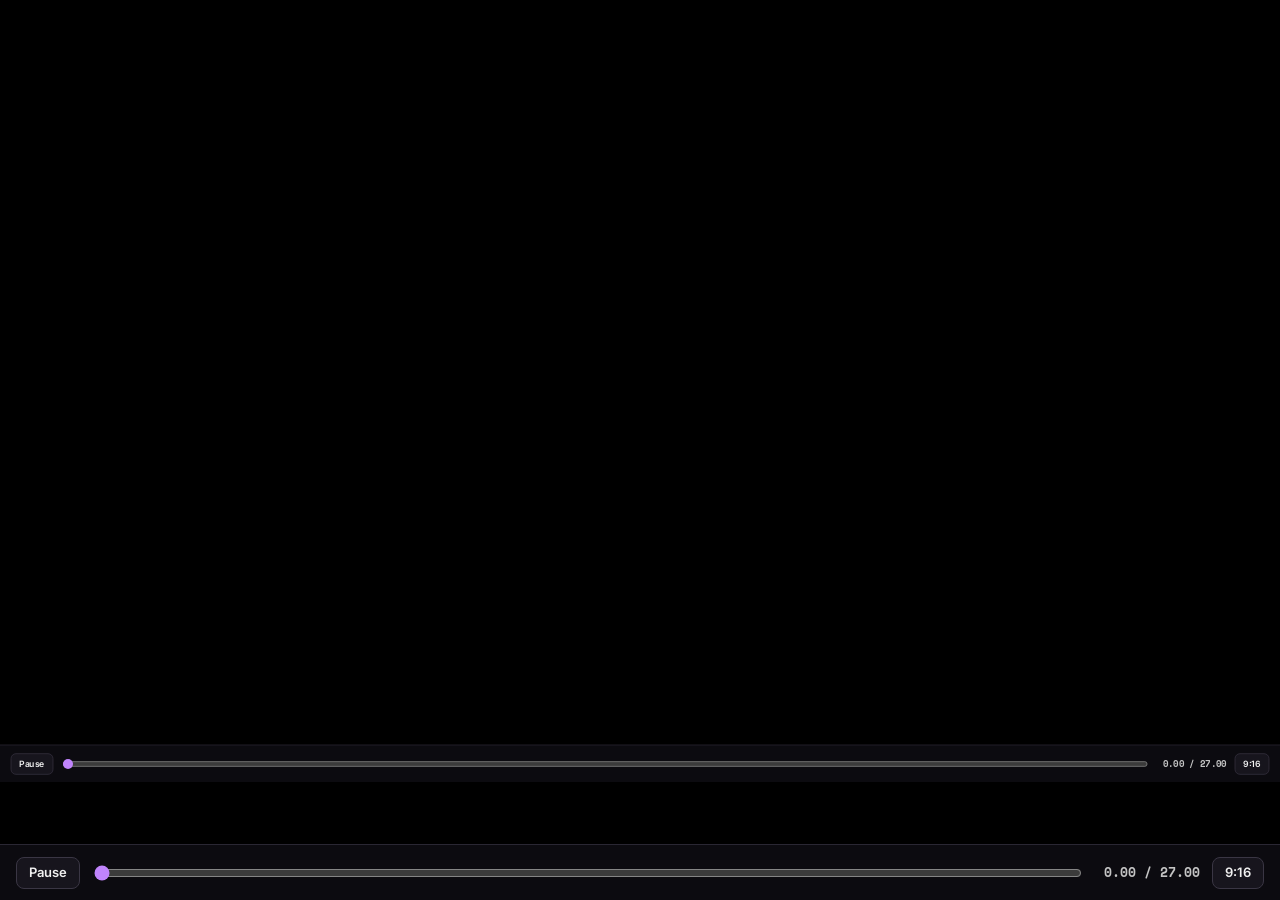
==== trailer/index.html @ 3cb008dd "Add a code-driven trailer: one function of time draws every frame from the game's own styles and eng" ====
<!doctype html>
<html lang="en" class="dark">
<head>
  <meta charset="utf-8">
  <meta name="viewport" content="width=device-width, initial-scale=1">
  <meta name="robots" content="noindex">
  <title>RNG∞ — Trailer</title>
  <link rel="icon" href="data:image/svg+xml,<svg xmlns='http://www.w3.org/2000/svg' viewBox='0 0 100 100'><text y='.9em' font-size='90'>🎲</text></svg>">
  <link rel="preconnect" href="https://fonts.googleapis.com">
  <link rel="preconnect" href="https://fonts.gstatic.com" crossorigin>
  <link href="https://fonts.googleapis.com/css2?family=Inter:wght@400;500;600;700;800;900&family=Space+Mono:wght@400;700&family=Press+Start+2P&family=Graduate&family=Share+Tech+Mono&display=swap" rel="stylesheet">
  <!-- Les styles du jeu : le trailer montre les vraies cartes, les vrais badges, les vrais cadres de duel. -->
  <link rel="stylesheet" href="../css/style.css">
  <link rel="stylesheet" href="trailer.css">
</head>
<body>
  <div id="viewport"><div id="stage"></div></div>
  <div id="hud">
    <button id="hud-play" title="Space">Pause</button>
    <input id="hud-seek" type="range" min="0" max="27" step="0.016667" value="0" aria-label="Time">
    <span class="time" id="hud-time">0.00 / 27.00</span>
    <a id="hud-format" href="?format=v">9:16</a>
  </div>

  <script src="../js/badge-meta.js"></script>
  <script src="../js/percentiles.js"></script>
  <script src="../js/engine.js"></script>
  <script src="../js/shop.js"></script>
  <script src="trailer.js"></script>
</body>
</html>
---- css/style.css ----
/* RNG∞ — styles. Tokens clair/sombre + styles de rareté. */

@property --ring-a { syntax: '<color>'; inherits: true; initial-value: #ec4899; }
@property --ring-b { syntax: '<color>'; inherits: true; initial-value: #a855f7; }

:root {
  --font-sans: 'Inter', ui-sans-serif, system-ui, -apple-system, 'Segoe UI', sans-serif;
  --font-mono: 'Space Mono', ui-monospace, 'SF Mono', Menlo, monospace;

  --site-bg: #fafafa;
  --surface: #ffffff;
  --surface-dim: #f9fafb;
  --surface-raised: #f3f4f6;
  --outline: #e5e7eb;
  --outline-mid: #d1d5db;
  --outline-strong: #9ca3af;
  --prose: #111827;
  --prose-2: #4b5563;
  --prose-3: #9ca3af;
  --muted: #6b7280;
  --qmark: #c7c7c7;

  --ep-text: oklch(55.5% .163 48.998);
  --ep-surface: oklch(98.7% .022 95.277);
  --ep-outline: oklch(92.4% .12 95.746);

  --tier-trash: oklch(42.1% .095 57.708);
  --tier-common: oklch(44.6% .03 256.802);
  --tier-uncommon: oklch(52.7% .154 150.069);
  --tier-rare: oklch(48.8% .243 264.376);
  --tier-epic: oklch(49.6% .265 301.924);
  --tier-anomaly: oklch(55.3% .195 38.402);
  --tier-mythic: oklch(50.5% .213 27.518);

  --chart-trash: #a0773f;
  --chart-common: #6b7280;
  --chart-uncommon: #059669;
  --chart-rare: #2563eb;
  --chart-epic: #7c3aed;
  --chart-anomaly: #ea580c;
  --chart-mythic: #db2777;
  --chart-accent: #2563eb;
  --chart-grid: #eceef1;

  --danger: oklch(57.7% .245 27.325);
  --success: oklch(52.7% .154 150.069);
  --shadow-soft: 0 1px 2px rgba(17, 24, 39, .06);
}

.dark {
  --site-bg: oklch(17.8% .014 295);
  --surface: oklch(25.7% .014 295);
  --surface-dim: oklch(21.6% .014 295);
  --surface-raised: oklch(31.1% .014 295);
  --outline: oklch(39.5% .014 295);
  --outline-mid: oklch(43.8% .014 295);
  --outline-strong: oklch(49.9% .014 295);
  --prose: #f0f0f0;
  --prose-2: #c4c4c4;
  --prose-3: #9a9a9a;
  --muted: #9a9a9a;
  --qmark: #4a4755;

  --ep-text: oklch(82.8% .189 84.429);
  --ep-surface: oklch(27.9% .077 45.635 / .3);
  --ep-outline: oklch(47.3% .137 46.201 / .5);

  --tier-trash: oklch(87.9% .169 91.605);
  --tier-common: oklch(87.2% .01 258.338);
  --tier-uncommon: oklch(76.5% .177 163.223);
  --tier-rare: oklch(70.7% .165 254.624);
  --tier-epic: oklch(71.4% .203 305.504);
  --tier-anomaly: oklch(75% .183 55.934);
  --tier-mythic: oklch(70.4% .191 22.216);

  --chart-trash: #d9b36a;
  --chart-common: #a1a1aa;
  --chart-uncommon: #34d399;
  --chart-rare: #60a5fa;
  --chart-epic: #c084fc;
  --chart-anomaly: #fb923c;
  --chart-mythic: #f472b6;
  --chart-accent: #60a5fa;
  --chart-grid: oklch(31.1% .014 295);

  --danger: oklch(70.4% .191 22.216);
  --success: oklch(76.5% .177 163.223);
  --shadow-soft: 0 1px 2px rgba(0, 0, 0, .3);
}

/* ------------------------------------------------------------------ rareté : variables par tier */
[data-tier="trash"] {
  --t-from: #fffbeb; --t-via: #ffffff; --t-to: #fffbeb; --t-border: #fcd34d; --t-glow: none;
  --t-text: #92400e; --t-pill-text: #78350f; --t-pill-bg: #fffbeb; --t-pill-border: #fde68a;
  --t-hl: #c8a87c; --t-hl-border: #7c5a2e; --t-accent: var(--tier-trash); --t-shimmer: 0;
}
[data-tier="common"] {
  --t-from: #f3f4f6; --t-via: #ffffff; --t-to: #f3f4f6; --t-border: #9ca3af; --t-glow: none;
  --t-text: #374151; --t-pill-text: #4b5563; --t-pill-bg: #f3f4f6; --t-pill-border: #d1d5db;
  --t-hl: #d1d5db; --t-hl-border: #6b7280; --t-accent: var(--tier-common); --t-shimmer: 0;
}
[data-tier="uncommon"] {
  --t-from: #d1fae5; --t-via: #f0fdf4; --t-to: #d1fae5; --t-border: #6ee7b7; --t-glow: 0 0 10px rgba(16, 185, 129, .2);
  --t-text: #065f46; --t-pill-text: #15803d; --t-pill-bg: #f0fdf4; --t-pill-border: #86efac;
  --t-hl: #6ee7b7; --t-hl-border: #059669; --t-accent: var(--tier-uncommon); --t-shimmer: 1;
}
[data-tier="rare"] {
  --t-from: #dbeafe; --t-via: #f0f9ff; --t-to: #dbeafe; --t-border: #93c5fd; --t-glow: 0 0 12px rgba(59, 130, 246, .25);
  --t-text: #1e40af; --t-pill-text: #1d4ed8; --t-pill-bg: #eff6ff; --t-pill-border: #93c5fd;
  --t-hl: #93c5fd; --t-hl-border: #2563eb; --t-accent: var(--tier-rare); --t-shimmer: 1;
}
[data-tier="epic"] {
  --t-from: #f3e8ff; --t-via: #fdf4ff; --t-to: #f3e8ff; --t-border: #d8b4fe; --t-glow: 0 0 15px rgba(168, 85, 247, .25);
  --t-text: #6b21a8; --t-pill-text: #7e22ce; --t-pill-bg: #faf5ff; --t-pill-border: #d8b4fe;
  --t-hl: #c4b5fd; --t-hl-border: #7c3aed; --t-accent: var(--tier-epic); --t-shimmer: 1;
}
[data-tier="anomaly"] {
  --t-from: #ffedd5; --t-via: #fffbeb; --t-to: #ffedd5; --t-border: #fdba74; --t-glow: 0 0 18px rgba(249, 115, 22, .25);
  --t-text: #9a3412; --t-pill-text: #c2410c; --t-pill-bg: #fff7ed; --t-pill-border: #fdba74;
  --t-hl: #fdba74; --t-hl-border: #ea580c; --t-accent: var(--tier-anomaly); --t-shimmer: 1;
}
[data-tier="mythic"] {
  --t-from: #ffe4e6; --t-via: #faf5ff; --t-to: #cffafe; --t-border: #f9a8d4;
  --t-glow: 0 0 16px rgba(236, 72, 153, .25), 0 0 28px rgba(168, 85, 247, .1);
  --t-text: #111827; --t-pill-text: #b91c1c; --t-pill-bg: #fef2f2; --t-pill-border: #f9a8d4;
  --t-hl: #f9a8d4; --t-hl-border: #db2777; --t-accent: var(--tier-mythic); --t-shimmer: 1;
}
.dark [data-tier="trash"] {
  --t-from: rgba(120, 53, 15, .6); --t-via: #27272a; --t-to: rgba(120, 53, 15, .6); --t-border: #92400e;
  --t-text: #fcd34d; --t-pill-text: #fcd34d; --t-pill-bg: rgba(69, 26, 3, .4); --t-pill-border: rgba(146, 64, 14, .6);
}
.dark [data-tier="common"] {
  --t-from: rgba(63, 63, 70, .5); --t-via: #27272a; --t-to: rgba(63, 63, 70, .5); --t-border: #52525b;
  --t-text: #d1d5db; --t-pill-text: #d1d5db; --t-pill-bg: #27272a; --t-pill-border: #52525b;
  --t-hl: #52525b; --t-hl-border: #a1a1aa;
}
.dark [data-tier="uncommon"] {
  --t-from: rgba(6, 78, 59, .6); --t-via: #27272a; --t-to: rgba(6, 78, 59, .6); --t-border: #065f46;
  --t-glow: 0 0 14px rgba(16, 185, 129, .35);
  --t-text: #34d399; --t-pill-text: #34d399; --t-pill-bg: rgba(2, 44, 34, .4); --t-pill-border: rgba(6, 95, 70, .6);
}
.dark [data-tier="rare"] {
  --t-from: rgba(30, 58, 138, .6); --t-via: #27272a; --t-to: rgba(30, 58, 138, .6); --t-border: #1e40af;
  --t-glow: 0 0 16px rgba(59, 130, 246, .4);
  --t-text: #60a5fa; --t-pill-text: #60a5fa; --t-pill-bg: rgba(23, 37, 84, .4); --t-pill-border: rgba(30, 64, 175, .6);
}
.dark [data-tier="epic"] {
  --t-from: rgba(88, 28, 135, .6); --t-via: #27272a; --t-to: rgba(88, 28, 135, .6); --t-border: #6b21a8;
  --t-glow: 0 0 16px rgba(168, 85, 247, .4);
  --t-text: #c084fc; --t-pill-text: #c084fc; --t-pill-bg: rgba(59, 7, 100, .4); --t-pill-border: rgba(107, 33, 168, .6);
}
.dark [data-tier="anomaly"] {
  --t-from: rgba(124, 45, 18, .6); --t-via: #27272a; --t-to: rgba(124, 45, 18, .6); --t-border: #9a3412;
  --t-glow: 0 0 18px rgba(249, 115, 22, .4);
  --t-text: #fb923c; --t-pill-text: #fb923c; --t-pill-bg: rgba(67, 20, 7, .4); --t-pill-border: rgba(154, 52, 18, .6);
}
.dark [data-tier="mythic"] {
  --t-from: rgba(136, 19, 55, .55); --t-via: rgba(88, 28, 135, .45); --t-to: rgba(22, 78, 99, .55); --t-border: #9d174d;
  --t-glow: 0 0 20px rgba(236, 72, 153, .4), 0 0 36px rgba(168, 85, 247, .2);
  --t-text: #f3f4f6; --t-pill-text: #f87171; --t-pill-bg: rgba(69, 10, 10, .4); --t-pill-border: rgba(157, 23, 77, .6);
}

/* ------------------------------------------------------------------ base */
*, *::before, *::after { box-sizing: border-box; }
html { color-scheme: light; }
html.dark { color-scheme: dark; }
body {
  margin: 0;
  font-family: var(--font-sans);
  font-size: 14px;
  color: var(--prose);
  background: var(--site-bg);
  -webkit-font-smoothing: antialiased;
  min-height: 100vh;
}
body::before {
  content: '';
  position: fixed;
  inset: 0;
  pointer-events: none;
  background: radial-gradient(ellipse at 50% 35%, transparent 40%, rgba(0, 0, 0, .035) 100%);
  z-index: 0;
}
.dark body::before { background: radial-gradient(ellipse at 50% 35%, transparent 40%, rgba(0, 0, 0, .25) 100%); }
a { color: inherit; }
button { font: inherit; color: inherit; cursor: pointer; }
.mono { font-family: var(--font-mono); font-variant-numeric: tabular-nums; }
.hidden { display: none !important; }
.noscript { text-align: center; padding: 4rem 1rem; }

/* ------------------------------------------------------------------ topbar */
.topbar {
  position: sticky;
  top: 0;
  z-index: 20;
  display: flex;
  align-items: center;
  justify-content: space-between;
  gap: .75rem;
  padding: .55rem 1rem;
  background: color-mix(in srgb, var(--site-bg) 88%, transparent);
  backdrop-filter: blur(8px);
}
.topbar-left, .topbar-right { display: flex; align-items: center; gap: .6rem; min-width: 0; }
.logo {
  font-weight: 800;
  font-size: 1rem;
  letter-spacing: .08em;
  text-decoration: none;
  white-space: nowrap;
}
.icon-link { display: inline-flex; color: var(--prose-3); }
.icon-link:hover { color: var(--prose); }
.nav { display: flex; align-items: center; gap: .15rem; margin-left: .6rem; }
.nav a {
  display: inline-flex;
  align-items: center;
  gap: .35rem;
  padding: .35rem .5rem;
  border-radius: .35rem;
  font-size: .72rem;
  font-weight: 600;
  letter-spacing: .02em;
  text-transform: uppercase;
  text-decoration: none;
  color: var(--prose);
}
.nav a:hover { background: var(--surface-raised); }
.nav a.active { background: var(--surface-raised); }
.theme-switch {
  display: inline-flex;
  border: 1px solid var(--outline);
  border-radius: .4rem;
  overflow: hidden;
  background: var(--surface);
}
.theme-switch button {
  display: inline-flex;
  align-items: center;
  justify-content: center;
  width: 1.7rem;
  height: 1.7rem;
  border: 0;
  background: transparent;
  color: var(--prose-2);
}
.theme-switch button[aria-checked="true"] { background: var(--prose); color: var(--site-bg); }
.player-btn {
  display: inline-flex;
  align-items: center;
  gap: .4rem;
  height: 2rem;
  padding: 0 .7rem;
  border: 1px solid var(--outline);
  border-radius: .45rem;
  background: var(--surface);
  font-size: .78rem;
  font-weight: 700;
  letter-spacing: .03em;
  text-transform: uppercase;
  max-width: 11rem;
}
.player-btn span { overflow: hidden; text-overflow: ellipsis; white-space: nowrap; }
.player-btn:hover { border-color: var(--outline-strong); }

@media (max-width: 720px) {
  .nav a span { display: none; }
  .nav { margin-left: .2rem; }
  .theme-switch { display: none; }
}

/* ------------------------------------------------------------------ layout */
.app { position: relative; z-index: 1; padding: 0 1rem 5rem; }
.page { max-width: 46rem; margin: 0 auto; padding-top: 1.5rem; }
.page-wide { max-width: 60rem; }
.page-title { font-size: 1.75rem; font-weight: 800; letter-spacing: -.01em; text-transform: uppercase; margin: .5rem 0 1rem; }
.section-title { font-size: 1.15rem; font-weight: 800; text-transform: uppercase; text-align: center; margin: 0; }
.section-sub { font-size: .7rem; font-weight: 600; letter-spacing: .05em; text-transform: uppercase; color: var(--prose-2); text-align: center; margin-top: .2rem; }
.eyebrow { font-size: .7rem; font-weight: 700; letter-spacing: .08em; text-transform: uppercase; color: var(--prose-3); }
.muted { color: var(--prose-3); }

/* ------------------------------------------------------------------ home : hero */
.hero { display: flex; flex-direction: column; align-items: center; text-align: center; padding-top: 5.5vh; }
.qmarks { font-family: var(--font-mono); font-weight: 700; font-size: clamp(3rem, 12vw, 4.4rem); line-height: 1; color: var(--qmark); letter-spacing: .02em; user-select: none; }
.qmarks span { display: inline-block; animation: qfloat 3.2s ease-in-out infinite; }
.qmarks span:nth-child(2) { animation-delay: .15s; }
.qmarks span:nth-child(3) { animation-delay: .3s; }
.qmarks span:nth-child(4) { animation-delay: .45s; }
.qmarks span:nth-child(5) { animation-delay: .6s; }
.qmarks span:nth-child(6) { animation-delay: .75s; }
@keyframes qfloat { 0%, 100% { transform: translateY(0); opacity: 1; } 50% { transform: translateY(-4px); opacity: .7; } }
.tagline { font-size: 1.05rem; color: var(--prose-2); margin: 1.4rem 0 2rem; }

.btn-roll {
  --ring-a: #ec4899;
  --ring-b: #a855f7;
  position: relative;
  font-family: var(--font-sans);
  font-weight: 800;
  font-size: clamp(1.4rem, 5vw, 1.75rem);
  letter-spacing: .1em;
  text-transform: uppercase;
  color: #fff;
  padding: .95rem 3.2rem;
  border-radius: .4rem;
  border: 2px solid transparent;
  background:
    linear-gradient(#0a0a0a, #0a0a0a) padding-box,
    linear-gradient(90deg, var(--ring-a), var(--ring-b)) border-box;
  box-shadow:
    0 0 12px color-mix(in srgb, var(--ring-a) 45%, transparent),
    0 0 26px color-mix(in srgb, var(--ring-b) 22%, transparent);
  animation: ring-cycle 14s linear infinite;
  transition: transform .15s ease, box-shadow .2s ease;
}
.btn-roll:hover { transform: translateY(-1px); box-shadow: 0 0 16px color-mix(in srgb, var(--ring-a) 60%, transparent), 0 0 34px color-mix(in srgb, var(--ring-b) 32%, transparent); }
.btn-roll:active { transform: scale(.98); }
.btn-roll:disabled { opacity: .5; cursor: default; animation-play-state: paused; }
.btn-roll.small { font-size: 1rem; padding: .6rem 1.6rem; }
@keyframes ring-cycle {
  0%, 100% { --ring-a: #ec4899; --ring-b: #a855f7; }
  20% { --ring-a: #a855f7; --ring-b: #3b82f6; }
  40% { --ring-a: #3b82f6; --ring-b: #10b981; }
  60% { --ring-a: #10b981; --ring-b: #f97316; }
  80% { --ring-a: #f97316; --ring-b: #ec4899; }
}
.hint { font-size: .72rem; color: var(--prose-2); margin-top: 1.1rem; }
.hint kbd, kbd {
  font-family: var(--font-mono);
  font-size: .68rem;
  border: 1px solid var(--outline-mid);
  border-bottom-width: 2px;
  border-radius: .25rem;
  padding: 0 .3rem;
  background: var(--surface);
}
.hint a { font-weight: 600; }

/* ------------------------------------------------------------------ carte "meilleur tirage" */
.feature-card {
  width: min(100%, 19rem);
  margin: 1.8rem auto 0;
  padding: 1rem 1rem 1.1rem;
  border: 1px solid var(--outline);
  border-radius: .6rem;
  background: var(--surface);
  text-align: center;
  box-shadow: var(--shadow-soft);
}
.feature-card .eyebrow { margin-bottom: .8rem; }
.feature-meta { font-size: .72rem; color: var(--prose-3); margin: .5rem 0 .7rem; }
.pill-row { display: flex; flex-wrap: wrap; justify-content: center; gap: .3rem; }
.more { font-size: .7rem; color: var(--prose-3); align-self: center; }

.recent-strip { max-width: 34rem; margin: 1.6rem auto 0; text-align: center; }
.recent-strip .chips { display: flex; flex-wrap: wrap; justify-content: center; gap: .35rem; margin-top: .6rem; }

/* ------------------------------------------------------------------ carte numéro */
.num-card {
  position: relative;
  display: inline-flex;
  align-items: center;
  justify-content: center;
  min-width: 9rem;
  padding: .55rem 1.4rem;
  border: 2px solid var(--t-border, var(--outline-strong));
  border-radius: .75rem;
  background: linear-gradient(135deg, var(--t-from, var(--surface-raised)), var(--t-via, var(--surface)), var(--t-to, var(--surface-raised)));
  color: var(--t-text, var(--prose-2));
  box-shadow: var(--t-glow, none), inset 0 2px 4px rgba(0, 0, 0, .05), 0 6px 14px rgba(17, 24, 39, .08);
  font-family: var(--font-mono);
  font-weight: 700;
  font-size: clamp(2.2rem, 9vw, 3.1rem);
  line-height: 1.15;
  font-variant-numeric: tabular-nums;
  overflow: hidden;
  transition: border-color .4s, box-shadow .4s, color .4s;
}
.num-card.neutral { --t-from: var(--surface-raised); --t-via: var(--surface); --t-to: var(--surface-raised); --t-border: var(--outline-strong); --t-text: var(--prose-2); --t-glow: none; }
.num-card::after {
  content: '';
  position: absolute;
  inset: 0;
  opacity: calc(var(--t-shimmer, 0) * .55);
  background: linear-gradient(110deg, transparent 30%, rgba(255, 255, 255, .7) 48%, transparent 66%);
  background-size: 250% 100%;
  animation: sheen 4.5s linear infinite;
  pointer-events: none;
  mix-blend-mode: soft-light;
}
@keyframes sheen { 0% { background-position: 150% 0; } 100% { background-position: -100% 0; } }
.num-card.sm { font-size: 1.05rem; min-width: 4.8rem; padding: .15rem .55rem; border-width: 1.5px; border-radius: .45rem; box-shadow: var(--t-glow, none); }
.num-card.md { font-size: 2.4rem; min-width: 7rem; padding: .35rem 1rem; }
.num-card.lg { font-size: clamp(2.4rem, 10vw, 3.4rem); }
.num-card.rolling { cursor: pointer; }
.slot { display: inline-block; width: .6em; text-align: center; transition: width .35s ease, opacity .35s ease, transform .2s ease; }
.slot.spinning { color: var(--prose-3); opacity: .55; }
.slot.revealed { animation: pop .28s ease-out; }
.slot.ghost { opacity: .18; }
.slot.collapsed { width: 0; opacity: 0; }
@keyframes pop { 0% { transform: translateY(-6px) scale(1.25); } 100% { transform: none; } }
.num-card.shake { animation: shake .5s ease; }
@keyframes shake { 10%, 90% { transform: translateX(-1px); } 20%, 80% { transform: translateX(3px); } 30%, 50%, 70% { transform: translateX(-5px); } 40%, 60% { transform: translateX(5px); } }

/* ------------------------------------------------------------------ résultat */
.result { display: flex; flex-direction: column; align-items: center; padding-top: 1.2rem; }
.result-meta { display: flex; align-items: center; gap: .6rem; margin-top: 1rem; min-height: 1.5rem; font-size: .8rem; font-weight: 600; letter-spacing: .03em; }
.result-meta .dot { color: var(--prose-3); }
.result-meta .top { color: var(--t-accent); }
.fade-in { animation: fadein .45s ease both; }
@keyframes fadein { from { opacity: 0; transform: translateY(6px); } to { opacity: 1; transform: none; } }
.ep-big {
  margin-top: .9rem;
  padding: .3rem .8rem;
  border-radius: 999px;
  border: 1px solid var(--t-pill-border, var(--outline));
  background: var(--t-pill-bg, var(--surface));
  color: var(--t-pill-text, var(--prose-2));
  font-family: var(--font-mono);
  font-weight: 700;
  font-size: 1rem;
  box-shadow: var(--t-glow, none);
}
.ep-big.pending { --t-pill-border: var(--outline); --t-pill-bg: var(--surface-raised); --t-pill-text: var(--prose-2); --t-glow: none; }
.lifetime { margin-top: .5rem; text-align: center; }
.lifetime .v { font-family: var(--font-mono); font-weight: 700; font-size: 1rem; color: var(--prose-2); }
.lifetime .l { font-size: .7rem; letter-spacing: .04em; text-transform: uppercase; color: var(--prose-3); }
.lifetime-row { position: relative; display: inline-block; }
.lifetime .delta { position: absolute; left: 100%; top: -.15rem; margin-left: .35rem; white-space: nowrap; font-family: var(--font-mono); font-size: .75rem; color: var(--success); }

/* séquence de révélation */
.invisible { visibility: hidden; opacity: 0; }
.vignette {
  position: fixed;
  inset: 0;
  z-index: -1;
  pointer-events: none;
  opacity: 0;
  transition: opacity .8s ease;
  background: radial-gradient(ellipse at 50% 28%, transparent 25%, rgba(17, 24, 39, .16) 100%);
}
.dark .vignette { background: radial-gradient(ellipse at 50% 28%, transparent 25%, rgba(0, 0, 0, .5) 100%); }
.vignette.on { opacity: 1; }
.num-card.charging { animation: charge 1.6s ease-in-out infinite; }
@keyframes charge {
  0%, 100% { box-shadow: 0 0 0 1px rgba(99, 102, 241, .12), 0 0 16px rgba(99, 102, 241, .14), 0 6px 14px rgba(17, 24, 39, .08); }
  50% { box-shadow: 0 0 0 1px rgba(99, 102, 241, .25), 0 0 30px rgba(99, 102, 241, .3), 0 6px 14px rgba(17, 24, 39, .08); }
}
.num-card.reveal-pulse { animation: popin .5s cubic-bezier(.34, 1.56, .64, 1); }
.pop-in { animation: popin .5s cubic-bezier(.34, 1.56, .64, 1) both; }
@keyframes popin { from { opacity: 0; transform: scale(.9); } to { opacity: 1; transform: none; } }
.float-up { animation: floatup 1.8s ease-out both; }
@keyframes floatup { 0% { opacity: 0; transform: translateY(4px); } 20% { opacity: 1; } 100% { opacity: 0; transform: translateY(-14px); } }
.badge-group { display: flex; flex-direction: column; gap: .35rem; }
body.locked .topbar a, body.locked .topbar button { pointer-events: none; opacity: .45; }@media (prefers-reduced-motion: reduce) {
  .num-card.charging, .num-card.reveal-pulse, .pop-in, .float-up { animation: none; }
  .vignette { transition: none; }
}
.result-actions { display: flex; flex-wrap: wrap; align-items: center; justify-content: center; gap: .8rem; margin-top: 1.1rem; }
.btn {
  display: inline-flex;
  align-items: center;
  gap: .4rem;
  padding: .45rem .8rem;
  border: 1px solid var(--outline-mid);
  border-radius: .45rem;
  background: var(--surface);
  font-size: .78rem;
  font-weight: 700;
  letter-spacing: .04em;
  text-transform: uppercase;
  color: var(--prose-2);
}
.btn:hover { color: var(--prose); border-color: var(--outline-strong); }
.btn.danger { color: var(--danger); }
.btn.ghost { border-color: transparent; background: transparent; }
.repeat-note { margin-top: .9rem; font-size: .75rem; color: var(--prose-2); text-align: center; }
.new-note { margin-top: .6rem; font-size: .78rem; font-weight: 700; color: var(--success); letter-spacing: .02em; }

/* ------------------------------------------------------------------ pills */
.pill {
  display: inline-flex;
  align-items: center;
  gap: .25rem;
  padding: .18rem .38rem;
  border-radius: .2rem;
  border: 1px solid var(--t-pill-border, var(--outline));
  background: var(--t-pill-bg, var(--surface));
  color: var(--t-pill-text, var(--prose-2));
  font-size: .64rem;
  font-weight: 700;
  letter-spacing: .04em;
  text-transform: uppercase;
  white-space: nowrap;
  line-height: 1.1;
}
.badge-pill {
  display: inline-flex;
  align-items: center;
  gap: .25rem;
  padding: .12rem .45rem;
  border-radius: 999px;
  border: 1px solid var(--t-pill-border, var(--outline));
  background: var(--t-pill-bg, var(--surface));
  color: var(--t-pill-text, var(--prose-2));
  font-size: .72rem;
  font-weight: 500;
  white-space: nowrap;
}
.ep-pill {
  display: inline-flex;
  align-items: center;
  padding: .12rem .45rem;
  border-radius: 999px;
  border: 1px solid var(--ep-outline);
  background: var(--ep-surface);
  color: var(--ep-text);
  font-family: var(--font-mono);
  font-weight: 700;
  font-size: .72rem;
  white-space: nowrap;
}
.ep-pill.lg { font-size: .85rem; padding: .2rem .6rem; margin-top: .6rem; }
.new-tag { font-size: .58rem; font-weight: 800; letter-spacing: .06em; padding: .1rem .3rem; border-radius: .2rem; background: var(--success); color: #fff; }

/* ------------------------------------------------------------------ détail des badges */
.breakdown { width: 100%; max-width: 31rem; margin-top: 2rem; }
.breakdown .list { display: flex; flex-direction: column; gap: .6rem; margin-top: 1rem; }
.badge-card {
  border: 1px solid var(--outline);
  border-radius: .5rem;
  padding: .6rem .75rem .55rem;
  background: var(--surface);
  box-shadow: var(--t-glow, none);
}
.badge-card.reveal { animation: cardin .45s ease-out both; }
@keyframes cardin { from { opacity: 0; transform: translateY(-20px) scale(.98); } to { opacity: 1; transform: none; } }
.badge-head { display: flex; align-items: flex-start; justify-content: space-between; gap: .5rem; }
.badge-title { display: flex; align-items: center; flex-wrap: wrap; gap: .45rem; min-width: 0; }
.badge-title .emoji { font-size: 1rem; }
.badge-title .name { font-size: .82rem; font-weight: 600; letter-spacing: .02em; text-transform: uppercase; }
.badge-desc { margin: .3rem 0 .45rem; font-size: .66rem; letter-spacing: .03em; text-transform: uppercase; color: var(--prose-3); }
.badge-extra { font-size: .68rem; color: var(--prose-2); margin: -.2rem 0 .4rem; font-family: var(--font-mono); }
.digits { display: flex; gap: .28rem; padding-top: .45rem; border-top: 1px solid var(--outline); }
.dt {
  display: inline-flex;
  align-items: center;
  justify-content: center;
  width: 1.2rem;
  height: 1.35rem;
  border-radius: .22rem;
  border: 1px solid var(--outline);
  font-family: var(--font-mono);
  font-size: .7rem;
  color: var(--prose-3);
}
.dt { transition-property: background-color, border-color, color; transition-duration: .2s; transition-timing-function: ease-out; }
.dt.hl { font-weight: 700; }
.dt.hl.lit { background: var(--hl-bg); border-color: var(--hl-bd); color: #000; animation: tilepop .35s ease-out both; }
@keyframes tilepop { 0% { transform: scale(1); } 45% { transform: scale(1.22); } 100% { transform: scale(1); } }
.sub-badge { flex-wrap: wrap; }
.digits.mini { margin-left: auto; padding-top: 0; border-top: 0; gap: .18rem; }
.digits.mini .dt { width: .95rem; height: 1.1rem; font-size: .6rem; border-radius: .18rem; }
.sub-badge .digits.mini ~ .earned { margin-left: .5rem; }
@media (prefers-reduced-motion: reduce) { .dt.hl.lit { animation: none; } }
.dark [data-tier="common"] { --t-hl: #9ca3af; --t-hl-border: #e5e7eb; }

/* barres de distribution (une seule teinte, repère "attendu" en pointillé) */
.dist { display: flex; flex-direction: column; gap: .55rem; }
.dist-row { display: grid; grid-template-columns: 5.4rem 1fr 8.2rem; align-items: center; gap: .7rem; }
.dist-track { position: relative; height: .8rem; }
.dist-fill { height: 100%; background: var(--chart-accent); border-radius: 0 4px 4px 0; }
.dist-exp { position: absolute; top: -4px; bottom: -4px; width: 0; border-left: 2px dashed var(--prose-2); }
.dist-val { font-family: var(--font-mono); font-size: .72rem; color: var(--prose-2); text-align: right; white-space: nowrap; }
.dist-val small { color: var(--prose-3); }
@media (max-width: 560px) { .dist-row { grid-template-columns: 4.8rem 1fr; } .dist-val { grid-column: 1 / -1; text-align: left; margin-top: -.3rem; } }
.chart-wrap .hit { fill: transparent; }
.chart-wrap .hit:hover { fill: var(--prose); fill-opacity: .05; }
.chart-wrap .mark { pointer-events: none; }
.chart-wrap .halo { paint-order: stroke; stroke: var(--surface); stroke-width: 4px; stroke-linejoin: round; }
.sub-badge {
  display: flex;
  align-items: center;
  gap: .45rem;
  margin: 0 0 0 1rem;
  padding: .4rem .75rem;
  border-radius: .5rem;
  background: color-mix(in srgb, var(--surface-raised) 55%, transparent);
  font-size: .7rem;
  color: var(--prose-3);
}
.sub-badge .earned { margin-left: auto; font-style: italic; }
.sub-badge .name { font-weight: 500; text-transform: uppercase; letter-spacing: .03em; }

/* ------------------------------------------------------------------ historique */
.toolbar { display: flex; flex-wrap: wrap; gap: .5rem; align-items: center; margin-bottom: 1rem; }
.toolbar .grow { flex: 1 1 12rem; }
.input, .select {
  height: 2.1rem;
  padding: 0 .65rem;
  border: 1px solid var(--outline-mid);
  border-radius: .45rem;
  background: var(--surface);
  color: var(--prose);
  font: inherit;
  font-size: .82rem;
}
.input:focus, .select:focus { outline: 2px solid var(--outline-strong); outline-offset: 1px; }
.table-card { border: 1px solid var(--outline); border-radius: .6rem; background: var(--surface); overflow: hidden; }
.row {
  display: grid;
  grid-template-columns: 3.2rem 6rem 1fr auto;
  align-items: center;
  gap: .75rem;
  padding: .55rem .9rem;
  border-top: 1px solid var(--outline);
  cursor: pointer;
}
.row:first-child { border-top: 0; }
.row:hover { background: var(--surface-dim); }
.row .idx { font-family: var(--font-mono); font-size: .72rem; color: var(--prose-3); }
.row .mid { display: flex; align-items: center; gap: .45rem; min-width: 0; flex-wrap: wrap; }
.row .emojis { font-size: .85rem; letter-spacing: .08em; white-space: nowrap; }
.row .right { display: flex; flex-direction: column; align-items: flex-end; gap: .2rem; }
.row .when { font-size: .66rem; color: var(--prose-3); white-space: nowrap; }
@media (max-width: 560px) {
  .row { grid-template-columns: 2.4rem 5.2rem 1fr; }
  .row .right { grid-column: 2 / 4; flex-direction: row; justify-content: space-between; align-items: center; }
}
.empty { text-align: center; padding: 3rem 1rem; color: var(--prose-3); }
.load-more { display: flex; justify-content: center; padding: .8rem; border-top: 1px solid var(--outline); }
.count-line { font-size: .72rem; color: var(--prose-3); margin: -.4rem 0 .8rem; }

/* ------------------------------------------------------------------ stats */
.tiles { display: grid; grid-template-columns: repeat(auto-fit, minmax(9.5rem, 1fr)); gap: .6rem; }
.tile { border: 1px solid var(--outline); border-radius: .6rem; background: var(--surface); padding: .8rem .9rem; }
.tile .l { font-size: .66rem; font-weight: 700; letter-spacing: .06em; text-transform: uppercase; color: var(--prose-3); }
.tile .v { font-family: var(--font-mono); font-size: 1.35rem; font-weight: 700; margin-top: .25rem; white-space: nowrap; overflow: hidden; text-overflow: ellipsis; }
.tile .s { font-size: .7rem; color: var(--prose-2); margin-top: .15rem; }
.panel { border: 1px solid var(--outline); border-radius: .6rem; background: var(--surface); padding: 1rem 1.1rem; margin-top: .9rem; }
.panel-head { display: flex; align-items: baseline; justify-content: space-between; gap: .5rem; flex-wrap: wrap; margin-bottom: .7rem; }
.panel-title { font-size: .8rem; font-weight: 800; letter-spacing: .05em; text-transform: uppercase; margin: 0; }
.panel-note { font-size: .7rem; color: var(--prose-3); }
.grid-2 { display: grid; grid-template-columns: repeat(auto-fit, minmax(17rem, 1fr)); gap: .9rem; }
.grid-2 .panel { margin-top: 0; }
.stats-sep { margin-top: .9rem; }
.chart-wrap { width: 100%; overflow-x: auto; }
.chart-wrap svg { display: block; width: 100%; height: auto; overflow: visible; }
.chart-wrap text { font-family: var(--font-sans); font-size: 11px; fill: var(--prose-3); }
.chart-wrap .val { fill: var(--prose-2); font-family: var(--font-mono); font-size: 10.5px; }
.chart-wrap .lbl { fill: var(--prose-2); font-weight: 600; }
.chart-tooltip {
  position: fixed;
  z-index: 60;
  pointer-events: none;
  padding: .45rem .6rem;
  border: 1px solid var(--outline);
  border-radius: .45rem;
  background: var(--surface);
  color: var(--prose);
  box-shadow: 0 6px 18px rgba(0, 0, 0, .12);
  font-size: .74rem;
  line-height: 1.45;
  max-width: 16rem;
}
.chart-tooltip b { font-family: var(--font-mono); }
.legend { display: flex; flex-wrap: wrap; gap: .8rem; font-size: .7rem; color: var(--prose-2); margin-top: .5rem; }
.legend i { display: inline-block; width: .7rem; height: .7rem; border-radius: .15rem; margin-right: .3rem; vertical-align: -.08rem; }
.legend i.line { height: 0; border-top: 2px dashed var(--prose-3); border-radius: 0; vertical-align: .2rem; }
.records { display: flex; flex-direction: column; gap: .45rem; }
.record { display: flex; align-items: center; gap: .6rem; cursor: pointer; }
.record .rank { width: 1.4rem; font-family: var(--font-mono); font-size: .72rem; color: var(--prose-3); }
.record .grow { flex: 1; min-width: 0; font-size: .72rem; color: var(--prose-2); overflow: hidden; text-overflow: ellipsis; white-space: nowrap; }
.kv { display: flex; justify-content: space-between; gap: 1rem; font-size: .8rem; padding: .4rem 0; border-top: 1px solid var(--outline); }
.kv:first-child { border-top: 0; }
.kv .k { color: var(--prose-2); }
.kv .v { font-family: var(--font-mono); font-weight: 700; }

/* ------------------------------------------------------------------ collection */
.progress { height: .45rem; border-radius: 999px; background: var(--surface-raised); overflow: hidden; margin: .5rem 0 1rem; }
.progress > div { height: 100%; border-radius: 999px; background: linear-gradient(90deg, #10b981, #3b82f6, #a855f7, #ec4899); }
.tier-block { margin-top: 1.4rem; }
.tier-block h3 { display: flex; align-items: center; gap: .6rem; font-size: .8rem; font-weight: 800; letter-spacing: .05em; text-transform: uppercase; margin: 0 0 .6rem; }
.badge-grid { display: grid; grid-template-columns: repeat(auto-fill, minmax(13.5rem, 1fr)); gap: .5rem; }
.coll {
  display: flex;
  flex-direction: column;
  gap: .25rem;
  padding: .6rem .7rem;
  border: 1px solid var(--outline);
  border-radius: .5rem;
  background: var(--surface);
  cursor: pointer;
  text-align: left;
  box-shadow: var(--t-glow, none);
}
.coll:hover { border-color: var(--outline-strong); }
.coll.missing { box-shadow: none; background: var(--surface-dim); }
.coll.missing .emoji { filter: grayscale(1); opacity: .35; }
.coll.missing .name { color: var(--prose-3); }
.coll .top { display: flex; align-items: center; gap: .4rem; }
.coll .emoji { font-size: 1.05rem; }
.coll .name { font-size: .74rem; font-weight: 700; letter-spacing: .02em; text-transform: uppercase; flex: 1; min-width: 0; }
.coll .desc { font-size: .66rem; color: var(--prose-3); line-height: 1.35; }
.coll .foot { display: flex; align-items: center; justify-content: space-between; gap: .4rem; margin-top: .15rem; font-size: .66rem; color: var(--prose-2); }
.coll .count { font-family: var(--font-mono); font-weight: 700; }
.seg { display: inline-flex; border: 1px solid var(--outline-mid); border-radius: .45rem; overflow: hidden; }
.seg button { border: 0; background: var(--surface); padding: .45rem .7rem; font-size: .72rem; font-weight: 700; letter-spacing: .04em; text-transform: uppercase; color: var(--prose-2); }
.seg button + button { border-left: 1px solid var(--outline-mid); }
.seg button.on { background: var(--prose); color: var(--site-bg); }

/* ------------------------------------------------------------------ à propos / leaderboard */
.prose p { color: var(--prose-body, var(--prose-2)); line-height: 1.6; }
.steps { display: grid; gap: .6rem; margin: 1rem 0 1.4rem; }
.step { display: flex; gap: .8rem; align-items: baseline; }
.step .n { font-family: var(--font-mono); font-weight: 700; color: var(--prose-3); }
.step b { text-transform: uppercase; letter-spacing: .04em; }
.rarity-table { display: grid; grid-template-columns: auto 1fr; gap: .45rem .9rem; align-items: center; margin: .8rem 0 1.6rem; font-size: .8rem; color: var(--prose-2); }
.soon { text-align: center; padding: 2.4rem 1rem 1rem; }

/* classement en ligne */
#today-slot .feature-card { margin-top: 1.8rem; }
.lb-card { margin-top: 1.4rem; border: 1px solid var(--outline); border-radius: .6rem; background: var(--surface); overflow: hidden; }
.lb-tabs { display: grid; grid-template-columns: repeat(4, 1fr); border-bottom: 1px solid var(--outline); }
.lb-tabs button {
  border: 0;
  border-bottom: 2px solid transparent;
  background: transparent;
  padding: .85rem .5rem;
  font-size: .72rem;
  font-weight: 700;
  letter-spacing: .06em;
  text-transform: uppercase;
  color: var(--prose-3);
}
.lb-tabs button.on { color: var(--prose); border-bottom-color: var(--prose); }
.lb-row { display: grid; grid-template-columns: 2.6rem 1fr 5.5rem auto 8rem; align-items: center; gap: .75rem; padding: .7rem 1rem; border-top: 1px solid var(--outline); cursor: pointer; }
.lb-row:first-child { border-top: 0; }
.lb-row:hover { background: var(--surface-dim); }
.lb-row.me { background: color-mix(in srgb, var(--chart-accent) 9%, transparent); }
.lb-rank { font-family: var(--font-mono); font-weight: 700; font-size: .85rem; color: var(--prose-2); }
.lb-name { font-weight: 800; font-size: .9rem; letter-spacing: .03em; text-transform: uppercase; overflow: hidden; text-overflow: ellipsis; white-space: nowrap; }
.lb-name .muted { font-weight: 500; text-transform: none; }
.lb-rolls { font-size: .78rem; color: var(--prose-2); text-align: right; white-space: nowrap; }

/* profil public : noms cliquables, page d'un joueur */
.lb-name { text-decoration: none; justify-self: start; max-width: 100%; }
.player-link { font-weight: 700; color: var(--prose); text-decoration: none; }
.lb-name:hover, .player-link:hover { text-decoration: underline; text-underline-offset: 3px; }
.back-link { display: inline-block; margin-top: .4rem; font-size: .75rem; color: var(--prose-3); text-decoration: none; }
.back-link:hover { color: var(--prose); }
.page-title .muted { font-size: .55em; font-weight: 500; text-transform: none; }
.profile-sub { margin: -.4rem 0 1rem; }
.record .when { font-size: .66rem; color: var(--prose-3); white-space: nowrap; }

.field-error { margin: .45rem 0 0; font-size: .74rem; color: var(--danger); }
.credit { margin-top: 2.4rem; font-size: .72rem; color: var(--prose-3); }
.credit a { color: var(--prose-2); }

/* connexion Google */
/* L'iframe de Google est en color-scheme clair : si la page est en sombre, le navigateur lui peint un fond blanc opaque.
   Déclarer le cadre en clair aligne les deux et rend le fond transparent (le bouton garde son thème sombre). */
.google-btn { min-height: 44px; display: flex; align-items: center; color-scheme: light; }
.google-btn iframe { color-scheme: light; }
.google-row { display: flex; align-items: center; justify-content: space-between; gap: .6rem; flex-wrap: wrap; font-size: .8rem; }
.or-google { display: flex; flex-direction: column; align-items: center; gap: .55rem; margin-top: 1.1rem; padding-top: 1rem; border-top: 1px solid var(--outline); }
.lb-ep { font-size: .78rem; color: var(--prose-3); text-align: right; white-space: nowrap; }
.lb-gap { text-align: center; color: var(--prose-3); padding: .2rem; border-top: 1px solid var(--outline); }
@media (max-width: 560px) {
  .lb-row { grid-template-columns: 2.1rem 1fr auto auto; }
  .lb-ep { grid-column: 2 / 5; text-align: left; margin-top: -.45rem; }
}
.soon .big { font-size: 2.6rem; }

/* ------------------------------------------------------------------ modale / toast / effets */
.modal-backdrop {
  position: fixed;
  inset: 0;
  z-index: 50;
  display: flex;
  align-items: flex-start;
  justify-content: center;
  padding: 4vh 1rem;
  overflow-y: auto;
  background: color-mix(in srgb, var(--site-bg) 82%, transparent);
  backdrop-filter: blur(4px);
  animation: fadein .2s ease both;
}
.modal {
  position: relative;
  width: min(100%, 34rem);
  border: 1px solid var(--outline);
  border-radius: .75rem;
  background: var(--surface);
  box-shadow: 0 20px 50px rgba(0, 0, 0, .18);
  padding: 1.2rem 1.2rem 1.4rem;
}
.modal-close { position: absolute; top: .6rem; right: .6rem; border: 0; background: transparent; font-size: 1.3rem; line-height: 1; color: var(--prose-3); padding: .3rem .5rem; }
.modal-close:hover { color: var(--prose); }
.modal h2 { margin: 0 0 .8rem; font-size: 1rem; font-weight: 800; text-transform: uppercase; letter-spacing: .03em; }
.field { display: flex; flex-direction: column; gap: .35rem; margin-bottom: 1rem; }
.field label { font-size: .7rem; font-weight: 700; letter-spacing: .05em; text-transform: uppercase; color: var(--prose-2); }
.modal .actions { display: flex; flex-wrap: wrap; gap: .5rem; justify-content: flex-end; margin-top: .6rem; }
.modal .danger-zone { margin-top: 1.2rem; padding-top: 1rem; border-top: 1px solid var(--outline); display: flex; flex-wrap: wrap; gap: .5rem; }
.toast {
  position: fixed;
  left: 50%;
  bottom: 1.4rem;
  z-index: 70;
  transform: translateX(-50%);
  padding: .55rem .9rem;
  border-radius: .5rem;
  background: var(--prose);
  color: var(--site-bg);
  font-size: .8rem;
  font-weight: 600;
  box-shadow: 0 8px 24px rgba(0, 0, 0, .2);
  animation: fadein .2s ease both;
}
.fx-canvas { position: fixed; inset: 0; width: 100vw; height: 100vh; pointer-events: none; z-index: 40; }
.flash { position: fixed; inset: 0; z-index: 39; pointer-events: none; animation: flash .9s ease-out forwards; }
@keyframes flash { 0% { opacity: .55; } 100% { opacity: 0; } }

@media (prefers-reduced-motion: reduce) {
  .btn-roll, .num-card::after, .qmarks span { animation: none; }
  .badge-card.reveal, .slot.revealed, .num-card.shake, .fade-in { animation: none; }
}

/* comparaison de deux joueurs (profil) */
.compare-score { font-size: .78rem; font-weight: 700; color: var(--prose-2); }
.compare-row { display: grid; grid-template-columns: minmax(7rem, 1.2fr) 1fr 1fr; gap: .6rem; align-items: center; padding: .42rem 0; border-top: 1px solid var(--outline); font-size: .8rem; }
.compare-row.head { border-top: 0; padding-top: 0; font-size: .66rem; font-weight: 700; letter-spacing: .06em; text-transform: uppercase; color: var(--prose-3); }
.compare-row .k { color: var(--prose-2); }
.compare-row .v { min-width: 0; overflow: hidden; text-overflow: ellipsis; white-space: nowrap; }
.compare-row .v.win { font-weight: 700; color: var(--success); }
.compare-row .v.win::before { content: '▲ '; font-size: .6rem; }
.compare-top { margin-top: 1rem; }
.compare-top .eyebrow, .compare-badges .eyebrow { margin: .9rem 0 .5rem; }
.pill-row.left { justify-content: flex-start; }

/* duel en direct */
.duel-entry { margin: 1.4rem auto 0; max-width: 26rem; }
.duel-entry .eyebrow { margin-bottom: .5rem; }
.duel-entry-row { display: flex; flex-wrap: wrap; gap: .5rem; justify-content: center; }
.duel-join { display: flex; gap: .4rem; }
.duel-join .input { width: 6.5rem; text-align: center; text-transform: uppercase; letter-spacing: .2em; }
.room-code-box { text-align: center; border: 1px solid var(--outline); border-radius: .8rem; background: var(--surface); padding: 1.6rem 1rem; max-width: 26rem; margin: 0 auto; }
.room-code { font-size: 3rem; font-weight: 700; letter-spacing: .25em; margin: .3rem 0 .6rem; padding-left: .25em; }
.room-wait { text-align: center; color: var(--prose-3); margin: 1rem 0; animation: wait-pulse 1.6s ease-in-out infinite; }
@keyframes wait-pulse { 50% { opacity: .45; } }
.ready-chip { color: var(--success); font-weight: 700; }
.room-stage { display: grid; grid-template-columns: 1fr auto 1fr; align-items: center; gap: 1rem; }
.room-side { text-align: center; border: 1px solid var(--outline); border-radius: .8rem; background: var(--surface); padding: 1rem .6rem; min-width: 0; transition: box-shadow .3s ease, border-color .3s ease; }
.room-side.won { border-color: var(--ep-outline); box-shadow: 0 0 0 3px var(--ep-outline); }
.room-name { font-weight: 800; text-transform: uppercase; letter-spacing: .03em; margin-bottom: .7rem; }
.room-meta { display: flex; gap: .35rem; justify-content: center; align-items: center; min-height: 1.6rem; margin: .7rem 0 .4rem; }
.room-vs { font-weight: 800; color: var(--prose-3); text-align: center; }
.room-actions { text-align: center; margin: 1.2rem 0 .4rem; }
.room-result { font-size: 1.3rem; font-weight: 800; margin-bottom: .8rem; }
.room-buttons { display: flex; gap: .5rem; justify-content: center; flex-wrap: wrap; }
.room-buttons a.btn { text-decoration: none; display: inline-flex; align-items: center; }
.room-round { display: flex; align-items: center; gap: .6rem; padding: .35rem 0; border-top: 1px solid var(--outline); font-size: .8rem; }
.room-round:first-child { border-top: 0; }
.room-round .rank { width: 1.4rem; font-family: var(--font-mono); font-size: .72rem; color: var(--prose-3); }
.room-round-mine { margin-left: auto; display: flex; align-items: center; gap: .4rem; font-size: .72rem; color: var(--prose-3); }
.seg.wrap { display: flex; width: 100%; }
.seg.wrap button { flex: 1 1 0; min-width: 0; padding: .45rem .15rem; }
.room-seats { margin: .8rem 0 .2rem; }
.empty-seat { opacity: .45; }
.room-board { border: 1px solid var(--outline); border-radius: .8rem; background: var(--surface); padding: .3rem .9rem; margin-bottom: 1rem; }
.board-row { display: flex; align-items: center; gap: .55rem; padding: .45rem 0; border-top: 1px solid var(--outline); font-size: .82rem; }
.board-row:first-child { border-top: 0; }
.board-row .rank { width: 1.2rem; font-family: var(--font-mono); font-size: .72rem; color: var(--prose-3); }
.board-row.me .player-link { color: var(--chart-accent); }
.board-metric { margin-left: auto; display: flex; align-items: center; gap: .6rem; white-space: nowrap; }
.board-wins { font-weight: 700; }
.board-metric > .mono { min-width: 6.4rem; text-align: right; }
.board-metric > .board-wins { min-width: 3rem; }
.xp-bar { display: inline-block; width: clamp(4rem, 18vw, 9rem); height: .45rem; border-radius: 999px; background: var(--surface-raised); overflow: hidden; }
.xp-bar > span { display: block; height: 100%; border-radius: 999px; background: linear-gradient(90deg, #10b981, #3b82f6, #a855f7, #ec4899); transition: width .6s ease; }
.room-stage.many { grid-template-columns: repeat(auto-fit, minmax(10.5rem, 1fr)); }
.room-stage.many .num-card.md { font-size: 1.55rem; min-width: 0; padding: .3rem .6rem; }
.room-stage.many .room-name { font-size: .78rem; }
.room-side.me { border-color: var(--outline-strong); }
@media (max-width: 560px) {
  .compare-row { grid-template-columns: 5.5rem 1fr 1fr; font-size: .74rem; }
  .room-stage { grid-template-columns: 1fr; gap: .5rem; }
  .room-stage.many { grid-template-columns: 1fr 1fr; }
  .room-stage.many .room-side { padding: .7rem .35rem; }
  .room-stage.many .num-card.md { font-size: 1.2rem; padding: .25rem .4rem; }
  .room-stage.many .pill-row { display: none; }
  .room-code { font-size: 2.3rem; }
}

/* titres et succès */
.title-pill { display: inline-flex; align-items: center; gap: .25rem; margin-left: .4rem; padding: .08rem .45rem; border: 1px solid var(--ep-outline); border-radius: 999px; background: var(--ep-surface); color: var(--ep-text); font-size: .64rem; font-weight: 700; letter-spacing: .02em; text-transform: none; white-space: nowrap; vertical-align: middle; }
.page-title .title-pill { font-size: .9rem; letter-spacing: 0; }
/* Owner : texte rouge sans cadre, en petites capitales espacées, une couronne fine et un reflet discret toutes les 6 s. */
.title-owner {
  --owner-a: #9f1239; --owner-b: #e11d48; --owner-shine: #fecdd3;
  display: inline-flex; align-items: baseline; gap: .28em; margin-left: .45rem; vertical-align: middle; white-space: nowrap;
  font-size: .68rem; font-weight: 800; letter-spacing: .14em; text-transform: uppercase;
  color: var(--owner-b);
  background: linear-gradient(100deg, var(--owner-a) 0%, var(--owner-b) 35%, var(--owner-shine) 50%, var(--owner-b) 65%, var(--owner-a) 100%) 100% 0 / 260% 100%;
  -webkit-background-clip: text; background-clip: text; -webkit-text-fill-color: transparent;
  animation: owner-sheen 6s ease-in-out infinite;
}
.title-owner::before { content: '♛'; font-size: 1.05em; letter-spacing: 0; -webkit-text-fill-color: var(--owner-b); color: var(--owner-b); }
.dark .title-owner { --owner-a: #e11d48; --owner-b: #fb7185; --owner-shine: #fff1f2; }
@media (prefers-color-scheme: dark) { :root:not([data-theme="light"]) .title-owner { --owner-a: #e11d48; --owner-b: #fb7185; --owner-shine: #fff1f2; } }
:root[data-theme="dark"] .title-owner { --owner-a: #e11d48; --owner-b: #fb7185; --owner-shine: #fff1f2; }
.page-title .title-owner { font-size: .9rem; }
@keyframes owner-sheen { 0%, 70% { background-position: 100% 0; } 100% { background-position: 0 0; } }
.lb-who { display: flex; align-items: center; min-width: 0; }
.lb-who .lb-name { flex: 0 1 auto; }
.ach-grid { display: grid; grid-template-columns: repeat(auto-fill, minmax(15rem, 1fr)); gap: .5rem; }
.ach { display: flex; align-items: center; gap: .6rem; padding: .55rem .7rem; border: 1px solid var(--outline); border-radius: .6rem; background: var(--surface); }
.ach.locked { opacity: .5; }
.ach.equipped { border-color: var(--ep-outline); box-shadow: 0 0 0 2px var(--ep-outline); }
.ach-emoji { font-size: 1.4rem; }
.ach-text { display: flex; flex-direction: column; min-width: 0; font-size: .74rem; flex: 1; }
.ach-text span { color: var(--prose-3); font-size: .68rem; }
.ach-btn { padding: .3rem .6rem; font-size: .66rem; }

/* réactions en duel */
.room-arena { position: relative; }
.react-layer { position: absolute; inset: 0; pointer-events: none; overflow: hidden; }
.react-bubble { position: absolute; bottom: 8%; display: flex; flex-direction: column; align-items: center; font-size: 2rem; line-height: 1; transform-origin: 50% 100%; animation: react-float 2.8s ease-out forwards; }
.react-bubble .emote { width: 76px; height: 76px; filter: drop-shadow(0 4px 6px rgba(0, 0, 0, .35)); }
.react-bubble small { margin-top: .2rem; padding: .05rem .35rem; border-radius: 999px; background: var(--surface); border: 1px solid var(--outline); font-size: .58rem; font-weight: 700; color: var(--prose-2); }
@keyframes react-float { 0% { transform: translateY(0) scale(.2); opacity: 0; } 10% { transform: translateY(-14px) scale(1.18); opacity: 1; } 18% { transform: translateY(-8px) scale(.94); } 26% { transform: translateY(-10px) scale(1.04); } 34% { transform: translateY(-10px) scale(1); } 70% { transform: translateY(-40px) scale(1); opacity: 1; } 100% { transform: translateY(-150px) scale(.9); opacity: 0; } }
.room-reacts { display: flex; justify-content: center; gap: .35rem; margin-top: .8rem; }
.react-btn { border: 1px solid var(--outline); background: var(--surface); border-radius: .8rem; font-size: 1.25rem; line-height: 1; padding: .2rem; cursor: pointer; transition: transform .12s ease; }
.react-btn .emote { display: block; width: 46px; height: 46px; }
.react-btn:hover { transform: scale(1.15); }
.react-btn:active { transform: scale(.92); }
@media (max-width: 560px) {
  .lb-who .title-pill .t { display: none; }
  .react-btn .emote { width: 38px; height: 38px; }
  .react-bubble .emote { width: 60px; height: 60px; }
}
/* Animations réduites : la bulle apparaît en fondu, reste, puis s'efface, sans bouger. Le !important passe devant la
   règle générale qui accélère toutes les animations (sinon la bulle finissait invisible dès son apparition). */
@media (prefers-reduced-motion: reduce) { .react-bubble { animation: react-fade 2.6s linear forwards !important; } }
@keyframes react-fade { 0% { opacity: 0; } 12%, 80% { opacity: 1; } 100% { opacity: 0; } }

/* onglet Duel : parties en cours, boutique */
.live-row { display: flex; align-items: center; gap: .7rem; padding: .55rem 0; border-top: 1px solid var(--outline); }
.live-row:first-child { border-top: 0; }
.live-dot { width: .55rem; height: .55rem; border-radius: 50%; background: var(--outline-strong); flex: none; }
.live-dot.on { background: #ef4444; box-shadow: 0 0 0 3px rgba(239, 68, 68, .25); animation: wait-pulse 1.4s ease-in-out infinite; }
.live-info { display: flex; flex-direction: column; min-width: 0; flex: 1; font-size: .8rem; }
.live-players { font-size: .68rem; color: var(--prose-3); overflow: hidden; text-overflow: ellipsis; white-space: nowrap; }
.live-row .btn, .live-row .btn-roll { flex: none; text-decoration: none; }
.coins { font-weight: 700; font-size: .9rem; }
.skin-grid { display: grid; grid-template-columns: repeat(auto-fill, minmax(13rem, 1fr)); gap: .7rem; margin-top: .6rem; }
.skin-tile { display: flex; flex-direction: column; align-items: center; gap: .55rem; padding: .9rem .6rem .8rem; border: 1px solid var(--outline); border-radius: .7rem; background: var(--surface-dim); text-align: center; }
.skin-tile.equipped { border-color: var(--ep-outline); box-shadow: 0 0 0 2px var(--ep-outline); }
.skin-tile .num-card.md { font-size: 1.7rem; min-width: 0; }
.skin-name { display: flex; flex-direction: column; font-size: .8rem; }
.skin-name span { font-size: .68rem; color: var(--prose-3); }
.skin-state { font-size: .7rem; font-weight: 700; color: var(--success); padding: .45rem 0; }
.btn.disabled { opacity: .5; }
.h2h { display: flex; align-items: baseline; gap: .7rem; flex-wrap: wrap; padding: .5rem .7rem; margin-bottom: .6rem; border-radius: .5rem; background: var(--surface-dim); font-size: .85rem; }
.h2h b { font-size: 1.2rem; }
.rival-row { display: flex; justify-content: space-between; padding: .35rem 0; border-top: 1px solid var(--outline); font-size: .8rem; }

/* skins du nombre tiré : ils remplacent l'apparence de la carte et de ses chiffres (.slot) */
.num-card.skin-neon { background: #0b0614; border-color: #ff4fd8; color: #fff; text-shadow: 0 0 4px #fff, 0 0 10px #ff4fd8, 0 0 22px #ff4fd8; box-shadow: 0 0 14px rgba(255, 79, 216, .55), inset 0 0 12px rgba(255, 79, 216, .3); }
.num-card.skin-lcd { background: #9aa886; border: 3px solid #3d4636; border-radius: .4rem; color: #1f2a1b; box-shadow: inset 0 3px 7px rgba(0, 0, 0, .35); text-shadow: 2px 2px 0 rgba(0, 0, 0, .12); }
.num-card.skin-pixel { background: #1d2b53; border: 4px solid #29adff; border-radius: 0; color: #ffec27; box-shadow: 4px 4px 0 #000; }
.skin-pixel .slot { font-family: 'Press Start 2P', monospace; font-size: .6em; width: 1.05em; text-shadow: .12em .12em 0 #ff004d; }
.num-card.skin-jersey { background: repeating-linear-gradient(90deg, #d7263d 0 14px, #b81d31 14px 28px); border-color: #fff; color: #fff; text-shadow: -2px -2px 0 #111, 2px -2px 0 #111, -2px 2px 0 #111, 2px 2px 0 #111, 0 4px 6px rgba(0, 0, 0, .4); }
.skin-jersey .slot { font-family: 'Graduate', serif; font-weight: 400; width: .74em; }
.num-card.skin-slots { background: linear-gradient(180deg, #7f1d1d, #b91c1c 50%, #7f1d1d); border: 3px solid #fbbf24; box-shadow: 0 0 0 2px #78350f, 0 6px 14px rgba(0, 0, 0, .35), inset 0 2px 6px rgba(0, 0, 0, .4); }
.skin-slots .slot { font-size: .6em; width: 1.25em; height: 1.7em; margin: 0 .07em; display: inline-flex; align-items: center; justify-content: center; border-radius: .16em; color: #111827;
  background: linear-gradient(180deg, #9ca3af 0%, #f3f4f6 22%, #fff 50%, #f3f4f6 78%, #9ca3af 100%);
  box-shadow: inset 0 0 0 1px rgba(0, 0, 0, .3), inset 0 .35em .3em -.25em rgba(0, 0, 0, .3), inset 0 -.35em .3em -.25em rgba(0, 0, 0, .3); }
.skin-slots .slot.spinning { color: #374151; opacity: .85; filter: blur(.7px); }
.num-card.skin-dice { background: radial-gradient(ellipse at center, #15803d, #0f5132 75%); border-color: #92400e; }
.skin-dice .slot { font-size: .58em; width: 1.5em; height: 1.5em; margin: 0 .08em; display: inline-flex; align-items: center; justify-content: center; border-radius: .28em; color: #111; background: linear-gradient(145deg, #fff, #e5e7eb); box-shadow: 0 .12em 0 #9ca3af, 0 .22em .3em rgba(0, 0, 0, .3); }
.num-card.skin-gold { background: linear-gradient(135deg, #292524, #1c1917); border-color: #d4a017; box-shadow: 0 0 14px rgba(212, 160, 23, .4); }
.skin-gold .slot { background: linear-gradient(180deg, #fff7ae, #f5c542 45%, #b8860b 55%, #ffe27a); -webkit-background-clip: text; background-clip: text; color: transparent; filter: drop-shadow(0 1px 0 #7a5a00); }
.num-card.skin-fire { background: radial-gradient(ellipse at bottom, #7c2d12, #1c0a05 72%); border-color: #f97316; box-shadow: 0 0 18px rgba(249, 115, 22, .6); }
.skin-fire .slot { background: linear-gradient(0deg, #ef4444, #f97316 40%, #facc15 75%, #fff7ae); background-size: 100% 200%; -webkit-background-clip: text; background-clip: text; color: transparent; animation: fire-flicker 1.1s ease-in-out infinite alternate; }
@keyframes fire-flicker { to { background-position: 0 100%; } }
.num-card.skin-galaxy { background: radial-gradient(1px 1px at 18% 28%, #fff, transparent), radial-gradient(1px 1px at 72% 62%, #fff, transparent), radial-gradient(1.5px 1.5px at 42% 82%, #c4b5fd, transparent),
    radial-gradient(1px 1px at 86% 18%, #fff, transparent), radial-gradient(1px 1px at 8% 76%, #e0e7ff, transparent), radial-gradient(ellipse at 30% 40%, #4c1d95, #0b0624 72%); border-color: #8b5cf6; color: #fff; text-shadow: 0 0 8px #a78bfa, 0 0 18px #7c3aed; }
.num-card.skin-rainbow { background: #111; border-color: #a855f7; }
.skin-rainbow .slot { background: linear-gradient(90deg, #ef4444, #f59e0b, #eab308, #22c55e, #3b82f6, #a855f7, #ef4444); background-size: 400% 100%; -webkit-background-clip: text; background-clip: text; color: transparent; animation: rainbow-slide 3s linear infinite; }
@keyframes rainbow-slide { to { background-position: 400% 0; } }
/* Scoreboard : chiffres en points LED (masque de points sur un chiffre épaissi), LED éteintes en fond */
.num-card.skin-scoreboard { background: radial-gradient(circle, #2b2416 38%, transparent 46%) 0 0 / .12em .12em, #0a0a0a; border: 3px solid #3f3f46; border-radius: .3rem; box-shadow: inset 0 0 12px #000, 0 6px 14px rgba(0, 0, 0, .35); }
.skin-scoreboard .slot { color: #ffb020; -webkit-text-stroke: .05em #ffb020;
  -webkit-mask-image: radial-gradient(circle, #000 44%, transparent 52%); -webkit-mask-size: .12em .12em; mask-image: radial-gradient(circle, #000 44%, transparent 52%); mask-size: .12em .12em; }
/* Chrome : métal poli, reflet qui passe */
.num-card.skin-chrome { background: linear-gradient(135deg, #1f2937, #0b0f17); border: 2px solid #cbd5e1; box-shadow: inset 0 1px 0 rgba(255, 255, 255, .25), 0 6px 14px rgba(0, 0, 0, .35); }
.skin-chrome .slot { background: linear-gradient(110deg, #6b7280 0%, #e5e7eb 20%, #fff 26%, #9ca3af 36%, #4b5563 50%, #d1d5db 70%, #6b7280 100%); background-size: 250% 100%;
  -webkit-background-clip: text; background-clip: text; color: transparent; animation: chrome-sheen 4s ease-in-out infinite; }
@keyframes chrome-sheen { 0%, 100% { background-position: 0 0; } 50% { background-position: 100% 0; } }
/* Matrix : pluie de code (canvas ajouté par le site), chiffres qui se décryptent en défilant puis se figent en vert */
.num-card.skin-matrix { background: #000; border-color: #003b00; box-shadow: 0 0 16px rgba(0, 255, 65, .3), inset 0 0 18px rgba(0, 0, 0, .9); }
.matrix-rain { position: absolute; inset: 0; width: 100%; height: 100%; opacity: .75; pointer-events: none; }
.skin-matrix .slot { position: relative; z-index: 1; font-family: 'Share Tech Mono', monospace; font-weight: 400; color: #00ff41;
  text-shadow: 0 0 2px #000, 0 0 8px #00ff41, 0 0 18px #008f11; background: radial-gradient(ellipse, rgba(0, 0, 0, .75) 30%, transparent 72%); }
.skin-matrix .slot.spinning { color: #7dffa0; opacity: .9; }
.skin-matrix .slot.revealed { animation: matrix-lock .7s ease-out; }
@keyframes matrix-lock { 0% { color: #fff; text-shadow: 0 0 10px #fff, 0 0 24px #00ff41, 0 0 40px #00ff41; transform: scale(1.3); } 60% { color: #caffd5; } 100% { color: #00ff41; transform: none; } }
.skin-slots .slot.collapsed, .skin-dice .slot.collapsed, .skin-pixel .slot.collapsed { width: 0; height: 0; margin: 0; box-shadow: none; background: none; }
@media (prefers-reduced-motion: reduce) { .skin-fire .slot, .skin-rainbow .slot, .skin-chrome .slot, .skin-matrix .slot.revealed { animation: none; } }
@media (max-width: 560px) { .live-row { flex-wrap: wrap; } .skin-grid { grid-template-columns: 1fr 1fr; } .skin-tile .num-card.md { font-size: 1.15rem; } }
.bot-name { font-weight: 700; color: var(--prose-2); }
.equipped-title { margin: 0 0 .6rem; }

/* ================================================================== animations (retravaillées le 2026-09-23) */
/* Pages : entrée douce à chaque changement d'onglet. */
.page { animation: page-in .32s cubic-bezier(.2, .8, .2, 1) both; }
@keyframes page-in { from { opacity: 0; transform: translateY(10px); } to { opacity: 1; transform: none; } }

/* Grilles et listes : apparition en cascade (les 12 premiers éléments, puis tout le reste ensemble). */
.tiles > *, .ach-grid > *, .skin-grid > *, .records > *, .compare > .compare-row, .badge-grid > *, .grid-2 > .panel, .feature-card {
  animation: rise .42s cubic-bezier(.2, .8, .2, 1) both;
}
.tiles > *, .ach-grid > *, .skin-grid > *, .records > *, .compare > .compare-row, .badge-grid > * { animation-delay: .36s; }
:is(.tiles, .ach-grid, .skin-grid, .records, .compare, .badge-grid) > :nth-child(1) { animation-delay: 0s; }
:is(.tiles, .ach-grid, .skin-grid, .records, .compare, .badge-grid) > :nth-child(2) { animation-delay: .03s; }
:is(.tiles, .ach-grid, .skin-grid, .records, .compare, .badge-grid) > :nth-child(3) { animation-delay: .06s; }
:is(.tiles, .ach-grid, .skin-grid, .records, .compare, .badge-grid) > :nth-child(4) { animation-delay: .09s; }
:is(.tiles, .ach-grid, .skin-grid, .records, .compare, .badge-grid) > :nth-child(5) { animation-delay: .12s; }
:is(.tiles, .ach-grid, .skin-grid, .records, .compare, .badge-grid) > :nth-child(6) { animation-delay: .15s; }
:is(.tiles, .ach-grid, .skin-grid, .records, .compare, .badge-grid) > :nth-child(7) { animation-delay: .18s; }
:is(.tiles, .ach-grid, .skin-grid, .records, .compare, .badge-grid) > :nth-child(8) { animation-delay: .21s; }
:is(.tiles, .ach-grid, .skin-grid, .records, .compare, .badge-grid) > :nth-child(9) { animation-delay: .24s; }
:is(.tiles, .ach-grid, .skin-grid, .records, .compare, .badge-grid) > :nth-child(10) { animation-delay: .27s; }
:is(.tiles, .ach-grid, .skin-grid, .records, .compare, .badge-grid) > :nth-child(11) { animation-delay: .30s; }
:is(.tiles, .ach-grid, .skin-grid, .records, .compare, .badge-grid) > :nth-child(12) { animation-delay: .33s; }
@keyframes rise { from { opacity: 0; transform: translateY(12px) scale(.98); } to { opacity: 1; transform: none; } }

/* Tirage : les chiffres défilent comme un rouleau, puis claquent en place ; la carte encaisse chaque chiffre. */
.slot.spinning { animation: reel .1s linear infinite; }
@keyframes reel { 0%, 100% { transform: translateY(-.06em); filter: blur(.5px); } 50% { transform: translateY(.06em); filter: blur(.2px); } }
.slot.revealed { animation: digit-lock .42s cubic-bezier(.34, 1.56, .64, 1); }
@keyframes digit-lock {
  0% { transform: translateY(-.45em) scale(1.35); opacity: .3; filter: blur(1.2px) brightness(1.6); }
  60% { transform: translateY(.05em) scale(.97); opacity: 1; filter: none; }
  100% { transform: none; }
}
.card-stage { position: relative; display: inline-flex; justify-content: center; isolation: isolate; }
.result { overflow-x: clip; } /* les rayons qui tournent ne créent pas de défilement horizontal sur téléphone */
.card-stage.thump, .room-side.thump { animation: thump .24s ease-out; }
@keyframes thump { 40% { transform: scale(1.035) translateY(-1px); } 100% { transform: none; } }
/* Rayons de lumière derrière la carte à partir d'Epic, qui tournent lentement. */
.rays {
  position: absolute; left: 50%; top: 50%; width: min(24rem, 92vw); aspect-ratio: 1; translate: -50% -50%; z-index: -1;
  pointer-events: none; opacity: 0; border-radius: 50%; transition: opacity .7s ease;
  background: repeating-conic-gradient(from 0deg, var(--t-accent, #a855f7) 0deg 7deg, transparent 7deg 20deg);
  -webkit-mask-image: radial-gradient(circle, #000 10%, transparent 66%); mask-image: radial-gradient(circle, #000 10%, transparent 66%);
}
.card-stage.lit .rays { opacity: .32; animation: rays-spin 16s linear infinite; }
[data-tier="anomaly"] .card-stage.lit .rays { opacity: .4; animation-duration: 12s; }
[data-tier="mythic"] .card-stage.lit .rays { opacity: .5; animation-duration: 8s; }
@keyframes rays-spin { to { transform: rotate(360deg); } }
/* Onde de choc à la couleur de la rareté (ajoutée par le site au moment de la révélation). */
.shockwave {
  position: fixed; z-index: 38; pointer-events: none; border: 3px solid; border-radius: 1rem;
  transform: translate(-50%, -50%) scale(.9); opacity: .9; box-shadow: 0 0 18px currentColor, inset 0 0 12px currentColor;
  animation: shockwave 1s cubic-bezier(.15, .75, .3, 1) both;
}
@keyframes shockwave { to { transform: translate(-50%, -50%) scale(2.6); opacity: 0; border-width: 1px; } }
/* Reflet qui balaie la pastille d'XP quand la rareté tombe. */
.ep-big { position: relative; overflow: hidden; }
.ep-big.glint::after {
  content: ''; position: absolute; inset: 0; pointer-events: none; transform: translateX(-120%);
  background: linear-gradient(105deg, transparent 30%, rgba(255, 255, 255, .55) 50%, transparent 70%);
  animation: sweep .9s .35s ease-out both;
}
@keyframes sweep { to { transform: translateX(120%); } }

/* Badges : chaque carte tombe avec un léger basculement, un reflet la traverse, sa pastille d'XP rebondit. */
.badge-card { position: relative; overflow: hidden; }
.badge-card.reveal { animation: badge-in .52s cubic-bezier(.2, .9, .25, 1.15) both; transform-origin: 50% 0; }
@keyframes badge-in {
  0% { opacity: 0; transform: perspective(600px) translateY(-24px) rotateX(22deg) scale(.96); }
  70% { opacity: 1; transform: perspective(600px) translateY(2px) rotateX(0) scale(1.01); }
  100% { transform: none; }
}
.badge-card.reveal::after {
  content: ''; position: absolute; inset: 0; pointer-events: none; transform: translateX(-120%);
  background: linear-gradient(105deg, transparent 35%, rgba(255, 255, 255, .35) 50%, transparent 65%);
  animation: sweep .9s .15s ease-out both;
}
.dark .badge-card.reveal::after { background: linear-gradient(105deg, transparent 35%, rgba(255, 255, 255, .12) 50%, transparent 65%); }
.badge-card.reveal .ep-pill { animation: pill-pop .45s .2s cubic-bezier(.34, 1.56, .64, 1) both; }
@keyframes pill-pop { from { transform: scale(.4); opacity: 0; } to { transform: none; opacity: 1; } }

/* Duel : le gagnant de la manche se soulève, les autres s'estompent, le trophée tombe, sa ligne clignote au classement. */
.room-side { transition: box-shadow .3s ease, border-color .3s ease, transform .45s cubic-bezier(.34, 1.56, .64, 1), opacity .45s ease, filter .45s ease; }
.room-side.won { transform: translateY(-5px) scale(1.02); }
.room-side.lost { opacity: .7; filter: saturate(.55); }
.trophy-drop { display: inline-block; animation: trophy-drop .6s cubic-bezier(.34, 1.56, .64, 1) both; }
@keyframes trophy-drop { from { transform: translateY(-18px) scale(.4) rotate(-20deg); opacity: 0; } to { transform: none; opacity: 1; } }
.board-row.bump { animation: row-bump 1.2s ease-out; }
@keyframes row-bump { 0%, 20% { background: color-mix(in srgb, var(--ep-outline) 75%, transparent); } 100% { background: transparent; } }
.room-code { animation: code-in .5s cubic-bezier(.34, 1.56, .64, 1) both; }
@keyframes code-in { from { letter-spacing: .6em; opacity: 0; } to { letter-spacing: .25em; opacity: 1; } }
.room-seats .badge-pill { animation: pill-pop .4s cubic-bezier(.34, 1.56, .64, 1) both; }

/* Fenêtres, notifications, boutons. */
.modal-backdrop { animation: backdrop-in .22s ease both; }
@keyframes backdrop-in { from { opacity: 0; } }
.modal { animation: modal-in .34s cubic-bezier(.34, 1.4, .64, 1) both; }
@keyframes modal-in { from { opacity: 0; transform: translateY(14px) scale(.96); } }
.toast { animation: toast-in .36s cubic-bezier(.34, 1.56, .64, 1) both; }
.toast.out { animation: toast-out .22s ease-in both; }
@keyframes toast-in { from { opacity: 0; transform: translate(-50%, 18px) scale(.95); } to { opacity: 1; transform: translate(-50%, 0); } }
@keyframes toast-out { to { opacity: 0; transform: translate(-50%, 12px) scale(.97); } }
.toast.achv {
  overflow: hidden; padding: .75rem 1.15rem; border: 1px solid #d4a017; font-weight: 700; color: #fde68a;
  background: linear-gradient(135deg, #3b2a05, #1c1406); box-shadow: 0 0 0 1px rgba(212, 160, 23, .3), 0 12px 32px rgba(212, 160, 23, .35);
}
.toast.achv::after {
  content: ''; position: absolute; inset: 0; pointer-events: none; transform: translateX(-120%);
  background: linear-gradient(105deg, transparent 30%, rgba(255, 236, 170, .45) 50%, transparent 70%);
  animation: sweep 1.1s .3s ease-out both;
}
.btn:active, .btn-roll:active, .seg button:active, .react-btn:active, .ach-btn:active { transform: translateY(1px) scale(.97); }
.ach.equipped { animation: equip-glow 1s ease-out; }
@keyframes equip-glow { 0% { box-shadow: 0 0 0 2px var(--ep-outline), 0 0 26px var(--ep-outline); } 100% { box-shadow: 0 0 0 2px var(--ep-outline); } }
.skin-tile.equipped .num-card { animation: pill-pop .5s cubic-bezier(.34, 1.56, .64, 1); }

/* Animations réduites dans le système : tout apparaît directement, sans mouvement. */
@media (prefers-reduced-motion: reduce) {
  *, *::before, *::after { animation-duration: .01ms !important; animation-delay: 0s !important; animation-iteration-count: 1 !important; transition-duration: .01ms !important; }
  .rays, .shockwave { display: none !important; }
}

/* ================================================================== révélation propre à chaque skin (2026-09-23)
   .slot.spinning = chiffre qui tourne, .slot.revealed = chiffre qui se fige (Matrix a déjà la sienne plus haut). */
/* Neon : les tubes grésillent, puis s'allument en clignotant. */
.skin-neon .slot.spinning { animation: neon-buzz .18s steps(2) infinite; }
@keyframes neon-buzz { 50% { opacity: .2; text-shadow: none; } }
.skin-neon .slot.revealed { animation: neon-on .75s linear backwards; }
@keyframes neon-on { 0% { opacity: .1; text-shadow: none; } 10% { opacity: 1; } 16% { opacity: .15; text-shadow: none; } 26% { opacity: 1; } 32% { opacity: .3; } 46%, 100% { opacity: 1; } }
/* LCD : segments fantômes pendant que ça tourne, puis affichage par paliers, de haut en bas. */
.skin-lcd .slot.spinning { color: rgba(31, 42, 27, .16); animation: none; }
.skin-lcd .slot.revealed { animation: lcd-on .45s steps(4) backwards; }
@keyframes lcd-on { from { clip-path: inset(0 0 100% 0); opacity: .4; } to { clip-path: inset(0); opacity: 1; } }
/* Pixel : sautille en 8 bits, puis apparaît en gros pixels qui s'affinent. */
.skin-pixel .slot.spinning { animation: pixel-jitter .2s steps(2) infinite; }
@keyframes pixel-jitter { 50% { transform: translateY(-.1em); } }
.skin-pixel .slot.revealed { animation: pixel-in .5s steps(5) backwards; }
@keyframes pixel-in { 0% { transform: scale(1.7); filter: blur(3px) contrast(3); opacity: .3; } 60% { transform: translateY(-.25em); filter: none; opacity: 1; } 100% { transform: none; } }
/* Scoreboard : LED qui papillotent, puis s'allument en vague de gauche à droite. */
.skin-scoreboard .slot.spinning { animation: led-flicker .12s steps(2) infinite; }
@keyframes led-flicker { 0% { opacity: .35; } 50% { opacity: .15; } 100% { opacity: .35; } }
.skin-scoreboard .slot.revealed { animation: led-wave .6s steps(6) backwards; }
@keyframes led-wave { from { clip-path: inset(0 100% 0 0); filter: brightness(2); } to { clip-path: inset(0); filter: none; } }
/* Dice : chaque dé roule, puis atterrit en rebondissant. */
.skin-dice .slot.spinning { animation: dice-tumble .3s linear infinite; }
@keyframes dice-tumble { 25% { transform: rotate(90deg) translateY(.05em); } 50% { transform: rotate(180deg); } 75% { transform: rotate(270deg) translateY(.05em); } 100% { transform: rotate(360deg); } }
.skin-dice .slot.revealed { animation: dice-land .6s cubic-bezier(.3, 1.6, .5, 1) backwards; }
@keyframes dice-land { 0% { transform: translateY(-.6em) rotate(-200deg) scale(.7); } 60% { transform: translateY(.08em) rotate(10deg) scale(1.05); } 100% { transform: none; } }
/* Slots : les rouleaux défilent vite, puis s'arrêtent avec un rebond. */
.skin-slots .slot.spinning { animation: reel-spin .08s linear infinite; }
@keyframes reel-spin { 0% { background-position: 0 -.3em; } 100% { background-position: 0 .3em; } }
.skin-slots .slot.revealed { animation: reel-stop .55s cubic-bezier(.2, 1.8, .4, 1) backwards; }
@keyframes reel-stop { 0% { transform: translateY(-.28em); filter: blur(1.5px); } 55% { transform: translateY(.08em); filter: none; } 80% { transform: translateY(-.03em); } 100% { transform: none; } }
/* Jersey : le numéro se déplie comme un maillot qu'on retourne. */
.skin-jersey .slot.revealed { animation: jersey-flip .6s cubic-bezier(.2, .9, .3, 1.2) backwards; transform-origin: 50% 100%; }
@keyframes jersey-flip { 0% { transform: perspective(300px) rotateX(-90deg); opacity: 0; } 70% { transform: perspective(300px) rotateX(12deg); opacity: 1; } 100% { transform: none; } }
/* Gold : chaque chiffre est frappé comme une pièce, avec un éclat. */
.skin-gold .slot.revealed { animation: gold-strike .55s ease-out backwards; }
@keyframes gold-strike {
  0% { transform: scale(1.8) rotate(-8deg); filter: brightness(2.2) drop-shadow(0 0 8px #ffe27a); opacity: .2; }
  45% { transform: scale(.94); filter: brightness(1.5) drop-shadow(0 0 10px #ffe27a); opacity: 1; }
  100% { transform: none; filter: drop-shadow(0 1px 0 #7a5a00); }
}
/* Fire : chaque chiffre s'enflamme depuis le bas, puis continue de brûler. */
.skin-fire .slot.revealed { animation: fire-ignite .7s ease-out backwards, fire-flicker 1.1s .7s ease-in-out infinite alternate; }
@keyframes fire-ignite { from { clip-path: inset(100% 0 0 0); filter: brightness(2.2); } to { clip-path: inset(0); filter: none; } }
/* Galaxy : chaque chiffre arrive comme une étoile filante. */
.skin-galaxy .slot.revealed { animation: star-fall .6s cubic-bezier(.2, .8, .3, 1) backwards; }
@keyframes star-fall {
  0% { transform: translate(.9em, -.9em) scale(.3); opacity: 0; text-shadow: -.4em .4em 6px #fff, 0 0 12px #fff; }
  60% { opacity: 1; }
  100% { transform: none; text-shadow: 0 0 8px #a78bfa, 0 0 18px #7c3aed; }
}
/* Chrome : un éclat métallique frappe chaque chiffre, puis le reflet reprend. */
.skin-chrome .slot.revealed { animation: chrome-strike .5s ease-out backwards, chrome-sheen 4s .5s ease-in-out infinite; }
@keyframes chrome-strike { 0% { transform: scale(1.5); filter: brightness(2.5); opacity: .3; } 50% { transform: scale(.96); filter: brightness(1.6); opacity: 1; } 100% { transform: none; filter: none; } }
/* Rainbow : chaque chiffre surgit en tournoyant, puis les couleurs défilent. */
.skin-rainbow .slot.revealed { animation: rainbow-pop .6s cubic-bezier(.34, 1.56, .64, 1) backwards, rainbow-slide 3s .6s linear infinite; }
@keyframes rainbow-pop { from { transform: scale(.3) rotate(-30deg); opacity: 0; } to { transform: none; opacity: 1; } }
/* Défilement propre aux skins qui utilisaient le rouleau commun (2026-09-23). */
/* Jersey : le numéro flotte comme un maillot au vent. */
.skin-jersey .slot.spinning { opacity: .8; animation: jersey-flutter .34s ease-in-out infinite alternate; transform-origin: 50% 0; }
@keyframes jersey-flutter { 0% { transform: skewX(-9deg) scaleY(.94); } 50% { transform: skewX(4deg) scaleY(1.03); } 100% { transform: skewX(9deg) scaleY(.96); } }
/* Gold : chaque chiffre tourne sur lui-même comme une pièce lancée. */
.skin-gold .slot.spinning { opacity: 1; animation: gold-coin .32s linear infinite; }
@keyframes gold-coin { 0% { transform: perspective(200px) rotateY(0); filter: brightness(1); } 25% { filter: brightness(1.7); } 50% { transform: perspective(200px) rotateY(180deg); filter: brightness(.7); } 100% { transform: perspective(200px) rotateY(360deg); filter: brightness(1); } }
/* Fire : les flammes lèchent le chiffre et le font trembler vers le haut. */
.skin-fire .slot.spinning { opacity: 1; transform-origin: 50% 100%; animation: fire-lick .16s ease-in-out infinite alternate, fire-flicker .4s linear infinite alternate; }
@keyframes fire-lick { 0% { transform: scaleY(.92) translateY(.03em) skewX(-3deg); filter: brightness(1); } 100% { transform: scaleY(1.1) translateY(-.05em) skewX(3deg); filter: brightness(1.5) drop-shadow(0 -2px 4px #f97316); } }
/* Galaxy : le chiffre scintille et gravite comme une étoile. */
.skin-galaxy .slot.spinning { opacity: 1; animation: star-twinkle .45s ease-in-out infinite; }
@keyframes star-twinkle {
  0%, 100% { transform: translate(0, 0) scale(.9); opacity: .45; text-shadow: 0 0 4px #a78bfa; }
  25% { transform: translate(.04em, -.04em); }
  50% { transform: translate(0, -.06em) scale(1.05); opacity: 1; text-shadow: 0 0 6px #fff, 0 0 16px #c4b5fd, .3em -.3em 2px rgba(255, 255, 255, .6); }
  75% { transform: translate(-.04em, -.03em); }
}
/* Chrome : des reflets balaient le métal à toute vitesse. */
.skin-chrome .slot.spinning { opacity: 1; animation: chrome-flash .5s linear infinite; }
@keyframes chrome-flash { 0% { background-position: 0 0; filter: brightness(.9); } 50% { filter: brightness(1.6); } 100% { background-position: 250% 0; filter: brightness(.9); } }
/* Rainbow : les couleurs tourbillonnent et le chiffre ondule. */
.skin-rainbow .slot.spinning { opacity: 1; animation: rainbow-slide .5s linear infinite, rainbow-wobble .3s ease-in-out infinite alternate; }
@keyframes rainbow-wobble { from { transform: rotate(-8deg) scale(.95); filter: hue-rotate(0deg) saturate(1.4); } to { transform: rotate(8deg) scale(1.05); filter: hue-rotate(180deg) saturate(1.4); } }
@media (prefers-reduced-motion: reduce) {
  [class*="skin-"] .slot.spinning, [class*="skin-"] .slot.revealed { animation: none; }
}

/* ================================================================== cadre du joueur en duel assorti à son skin (2026-09-23)
   .room-side.side-<skin> : teinte + motif en fond (translucides, lisibles en clair comme en sombre), bordure et halo,
   et deux petits décors dans les coins (::before en haut à gauche, ::after en bas à droite). */
.room-side[class*="side-"] { position: relative; overflow: hidden; isolation: isolate; border-color: var(--side-border); box-shadow: var(--side-glow); background: var(--side-bg), var(--surface); }
.room-side[class*="side-"]::before, .room-side[class*="side-"]::after {
  position: absolute; z-index: -1; pointer-events: none; font-size: .95rem; line-height: 1; letter-spacing: .15em; opacity: .75; white-space: pre;
  color: var(--side-ink); text-shadow: var(--side-ink-glow, none);
}
.room-side[class*="side-"]::before { content: var(--deco-a, ''); top: .5rem; left: .6rem; }
.room-side[class*="side-"]::after { content: var(--deco-b, ''); bottom: .5rem; right: .6rem; }
/* Le gagnant garde son anneau doré, par-dessus le halo du skin. */
.room-side.won[class*="side-"] { border-color: var(--ep-outline); box-shadow: 0 0 0 3px var(--ep-outline), var(--side-glow); }

.side-neon { --side-border: #ec4899; --side-glow: 0 0 14px rgba(236, 72, 153, .45), inset 0 0 18px rgba(34, 211, 238, .18); --side-ink: #f0abfc; --side-ink-glow: 0 0 6px #ec4899, 0 0 12px #ec4899;
  --side-bg: radial-gradient(120% 80% at 50% 0%, rgba(236, 72, 153, .16), transparent 60%), repeating-linear-gradient(0deg, rgba(34, 211, 238, .07) 0 1px, transparent 1px 18px), repeating-linear-gradient(90deg, rgba(34, 211, 238, .07) 0 1px, transparent 1px 18px);
  --deco-a: '✦ OPEN'; --deco-b: '24/7 ✦'; }
.side-neon::before { animation: neon-sign 3.2s steps(1) infinite; }
@keyframes neon-sign { 0%, 38%, 42%, 100% { opacity: .8; } 40% { opacity: .15; } }

.side-lcd { --side-border: #8a9a5b; --side-glow: inset 0 0 0 3px rgba(138, 154, 91, .25); --side-ink: rgba(125, 150, 70, .9);
  --side-bg: linear-gradient(180deg, rgba(158, 178, 106, .2), rgba(120, 140, 70, .12)), repeating-linear-gradient(0deg, rgba(0, 0, 0, .05) 0 2px, transparent 2px 4px);
  --deco-a: '▮▮▮▯ M+'; --deco-b: 'SOLAR ◐'; }
.side-lcd::before, .side-lcd::after { font-family: 'Share Tech Mono', monospace; letter-spacing: .08em; }

.side-pixel { --side-border: #a855f7; --side-glow: 4px 4px 0 rgba(168, 85, 247, .45); border-radius: 0; --side-ink: #f43f5e;
  --side-bg: conic-gradient(rgba(168, 85, 247, .09) 25%, transparent 0 50%, rgba(168, 85, 247, .09) 0 75%, transparent 0) 0 0 / 16px 16px;
  --deco-a: '♥♥♥'; --deco-b: '1UP'; }
.side-pixel::before, .side-pixel::after { font-family: 'Press Start 2P', monospace; font-size: .55rem; }
.side-pixel::after { color: #22c55e; animation: pixel-blink 1s steps(1) infinite; }
@keyframes pixel-blink { 50% { opacity: 0; } }

.side-jersey { --side-border: #16a34a; --side-glow: none; --side-ink: #16a34a;
  --side-bg: repeating-linear-gradient(90deg, rgba(22, 163, 74, .13) 0 22px, transparent 22px 44px), radial-gradient(60% 40% at 50% 100%, rgba(255, 255, 255, .06), transparent);
  --deco-a: '⚽'; --deco-b: '★ ★'; }
.side-jersey::before { font-size: 1.2rem; animation: ball-bounce 1.4s ease-in-out infinite; }
@keyframes ball-bounce { 50% { transform: translateY(.35rem) rotate(180deg); } }

.side-slots { --side-border: #eab308; --side-glow: 0 0 0 2px rgba(220, 38, 38, .35); --side-ink: #eab308;
  --side-bg: radial-gradient(circle, rgba(250, 204, 21, .55) 0 2px, transparent 3px) 0 3px / 20px 8px repeat-x, radial-gradient(circle, rgba(250, 204, 21, .55) 0 2px, transparent 3px) 0 calc(100% - 3px) / 20px 8px repeat-x, linear-gradient(180deg, rgba(185, 28, 28, .16), rgba(127, 29, 29, .1));
  --deco-a: '🍒 🔔'; --deco-b: '7 7 7'; }
.side-slots::after { font-weight: 900; animation: jackpot 1.6s ease-in-out infinite; }
@keyframes jackpot { 50% { text-shadow: 0 0 8px #facc15; opacity: 1; } }

.side-scoreboard { --side-border: #f59e0b; --side-glow: inset 0 0 0 1px rgba(245, 158, 11, .3); --side-ink: #f59e0b; --side-ink-glow: 0 0 6px rgba(245, 158, 11, .7);
  --side-bg: radial-gradient(circle, rgba(245, 158, 11, .14) 0 1.2px, transparent 1.6px) 0 0 / 6px 6px, linear-gradient(rgba(0, 0, 0, .08), rgba(0, 0, 0, .08));
  --deco-a: 'HOME'; --deco-b: 'Q4 · 00:12'; }
.side-scoreboard::before, .side-scoreboard::after { font-family: 'Share Tech Mono', monospace; font-size: .75rem; }

.side-dice { --side-border: #15803d; --side-glow: inset 0 0 22px rgba(21, 128, 61, .25); --side-ink: var(--prose-2);
  --side-bg: radial-gradient(90% 70% at 50% 45%, rgba(22, 163, 74, .2), rgba(20, 83, 45, .16)), repeating-linear-gradient(45deg, rgba(255, 255, 255, .02) 0 2px, transparent 2px 5px);
  --deco-a: '⚀ ⚃'; --deco-b: '⚅ ⚁'; }
.side-dice::before, .side-dice::after { font-size: 1.35rem; letter-spacing: .05em; }
.side-dice::before { animation: dice-idle 2.4s ease-in-out infinite; }
@keyframes dice-idle { 50% { transform: rotate(-12deg) translateY(2px); } }

.side-chrome { --side-border: #cbd5e1; --side-glow: inset 0 1px 0 rgba(255, 255, 255, .35), 0 2px 10px rgba(148, 163, 184, .25); --side-ink: #94a3b8;
  --side-bg: linear-gradient(110deg, transparent 35%, rgba(255, 255, 255, .14) 45%, transparent 55%) 0 0 / 250% 100%, repeating-linear-gradient(90deg, rgba(148, 163, 184, .08) 0 1px, transparent 1px 3px), linear-gradient(180deg, rgba(203, 213, 225, .12), rgba(100, 116, 139, .1));
  --deco-a: '◆'; --deco-b: '◇ ◆'; }
.side-chrome { animation: side-sheen 4.5s ease-in-out infinite; }
@keyframes side-sheen { 0%, 100% { background-position: 120% 0, 0 0, 0 0; } 50% { background-position: -20% 0, 0 0, 0 0; } }

.side-gold { --side-border: #d4a017; --side-glow: 0 0 16px rgba(234, 179, 8, .3); --side-ink: #eab308; --side-ink-glow: 0 0 6px rgba(250, 204, 21, .8);
  --side-bg: radial-gradient(100% 70% at 50% 0%, rgba(250, 204, 21, .18), transparent 65%), linear-gradient(180deg, transparent, rgba(180, 130, 10, .1));
  --deco-a: '✦'; --deco-b: '✧ ✦'; }
.side-gold::before, .side-gold::after { animation: gold-sparkle 1.8s ease-in-out infinite; }
.side-gold::after { animation-delay: .9s; }
@keyframes gold-sparkle { 0%, 100% { transform: scale(.7) rotate(0); opacity: .35; } 50% { transform: scale(1.25) rotate(45deg); opacity: 1; } }

.side-matrix { --side-border: #00c83a; --side-glow: 0 0 12px rgba(0, 255, 65, .25), inset 0 0 16px rgba(0, 255, 65, .1); --side-ink: #00ff41; --side-ink-glow: 0 0 6px #00ff41;
  --side-bg: repeating-linear-gradient(0deg, rgba(0, 255, 65, .05) 0 1px, transparent 1px 3px), linear-gradient(180deg, rgba(0, 40, 10, .25), rgba(0, 20, 5, .15));
  --deco-a: 'ﾊ\A ｸ\A ﾐ'; --deco-b: 'ﾂ\A ﾓ\A ﾗ'; }
.side-matrix::before, .side-matrix::after { font-family: 'Share Tech Mono', monospace; line-height: 1.05; letter-spacing: 0; animation: code-drip 1.2s steps(3) infinite; }
.side-matrix::after { animation-delay: .6s; }
@keyframes code-drip { 0% { opacity: .9; transform: translateY(0); } 100% { opacity: .2; transform: translateY(.6rem); } }

.side-fire { --side-border: #f97316; --side-glow: 0 0 16px rgba(249, 115, 22, .35); --side-ink: #fb923c;
  --side-bg: radial-gradient(90% 55% at 50% 110%, rgba(249, 115, 22, .3), rgba(239, 68, 68, .1) 55%, transparent 75%);
  --deco-a: '🔥'; --deco-b: '🔥'; }
.side-fire::before, .side-fire::after { top: auto; bottom: .45rem; font-size: 1.15rem; transform-origin: 50% 100%; animation: flame-dance .5s ease-in-out infinite alternate; }
.side-fire::before { left: .6rem; }
.side-fire::after { animation-delay: .25s; }
.side-fire { animation: embers 1.6s ease-in-out infinite alternate; }
@keyframes flame-dance { from { transform: scale(.9) rotate(-5deg); } to { transform: scale(1.12, 1.2) rotate(5deg); } }
@keyframes embers { to { box-shadow: 0 0 24px rgba(249, 115, 22, .55); } }

.side-galaxy { --side-border: #8b5cf6; --side-glow: 0 0 16px rgba(139, 92, 246, .35); --side-ink: #e9d5ff; --side-ink-glow: 0 0 6px #fff, 0 0 12px #a78bfa;
  --side-bg: radial-gradient(1.5px 1.5px at 12% 20%, #fff, transparent), radial-gradient(1px 1px at 78% 30%, #fff, transparent), radial-gradient(1.5px 1.5px at 30% 80%, #e9d5ff, transparent), radial-gradient(1px 1px at 88% 75%, #fff, transparent), radial-gradient(1px 1px at 55% 12%, #fff, transparent), radial-gradient(1px 1px at 65% 60%, #c4b5fd, transparent),
    radial-gradient(70% 60% at 25% 30%, rgba(139, 92, 246, .22), transparent), radial-gradient(60% 50% at 80% 80%, rgba(236, 72, 153, .16), transparent), linear-gradient(rgba(30, 20, 70, .18), rgba(30, 20, 70, .18));
  --deco-a: '✦'; --deco-b: '🪐'; }
.side-galaxy::before { animation: gold-sparkle 2.2s ease-in-out infinite; }
.side-galaxy::after { font-size: 1.25rem; animation: orbit 6s linear infinite; }
@keyframes orbit { from { transform: rotate(0) translateX(3px) rotate(0); } to { transform: rotate(360deg) translateX(3px) rotate(-360deg); } }

.side-rainbow { --side-border: transparent; --side-glow: 0 0 14px rgba(168, 85, 247, .3); --side-ink: #fff;
  --side-bg: linear-gradient(135deg, rgba(239, 68, 68, .1), rgba(234, 179, 8, .1), rgba(34, 197, 94, .1), rgba(59, 130, 246, .1), rgba(168, 85, 247, .1));
  --deco-a: '🌈'; --deco-b: '✨'; }
.room-side.side-rainbow { border: 2px solid transparent; background: var(--side-bg) padding-box, linear-gradient(var(--surface), var(--surface)) padding-box,
  linear-gradient(90deg, #ef4444, #f59e0b, #eab308, #22c55e, #3b82f6, #a855f7, #ef4444) border-box; background-size: auto, auto, 300% 100%; animation: side-rainbow 4s linear infinite; }
.room-side.won.side-rainbow { border-color: transparent; }
@keyframes side-rainbow { to { background-position: 0 0, 0 0, 300% 0; } }
.side-rainbow::before { font-size: 1.2rem; }

@media (prefers-reduced-motion: reduce) {
  .room-side[class*="side-"], .room-side[class*="side-"]::before, .room-side[class*="side-"]::after { animation: none !important; }
}

/* Classement Lifetime XP : le total est la valeur classée, mis en avant. */
.lb-ep.lifetime { color: var(--ep-text, var(--prose)); font-weight: 800; font-size: .86rem; }

/* ================================================================== Slots : manette de machine à sous (2026-09-23)
   Une tige chromée et sa boule rouge, fixées sur le flanc droit de la machine ; au lancement (.charging) elle s'abaisse
   vers le joueur (retournement vertical autour de son pivot), marque l'arrêt, puis remonte avec un petit rebond. */
.lever-wrap { position: relative; display: inline-flex; vertical-align: middle; }
.slot-lever { position: absolute; left: 100%; bottom: 50%; width: .5em; height: 1.35em; margin-left: .04em; pointer-events: none; font-size: 1.9rem; z-index: 1; }
.card-stage > .slot-lever { font-size: 3.2rem; }
.skin-tile .slot-lever { font-size: 1.8rem; }
.slot-lever::before {
  content: ''; position: absolute; inset: 0; transform-origin: 50% 100%;
  background:
    radial-gradient(circle at 40% .19em, #fee2e2 0 .045em, #ef4444 .12em, #991b1b .24em, transparent .255em),
    linear-gradient(90deg, #4b5563, #f9fafb 40%, #9ca3af 70%, #4b5563) 50% .42em / .12em calc(100% - .42em) no-repeat;
  filter: drop-shadow(0 .05em .05em rgba(0, 0, 0, .35));
}
/* Le support vissé sur la machine (ne bouge pas). */
.slot-lever::after {
  content: ''; position: absolute; left: -.12em; bottom: -.17em; width: .42em; height: .34em;
  border-radius: .06em .17em .17em .06em; background: linear-gradient(180deg, #fde68a, #f59e0b 45%, #b45309);
  box-shadow: 0 0 0 .035em #78350f, inset 0 -.04em .05em rgba(0, 0, 0, .3);
}
.num-card.charging + .slot-lever::before, .skin-tile:hover .slot-lever::before { animation: lever-pull 1s cubic-bezier(.45, 0, .3, 1) both; }
@keyframes lever-pull {
  0% { transform: scaleY(1); }
  32% { transform: scaleY(-1); }
  38% { transform: scaleY(-.9); }
  44%, 58% { transform: scaleY(-1); }
  88% { transform: scaleY(1.06); }
  100% { transform: scaleY(1); }
}
.room-stage.many .slot-lever { display: none; }

/* ================================================================== Fire en duel : braises qui flottent partout (2026-09-23)
   Deux nuées de braises (tailles, vitesses et dérives différentes) qui montent en zigzag derrière tout le cadre. */
.side-embers { position: absolute; inset: 0; z-index: -1; pointer-events: none; overflow: hidden; border-radius: inherit; }
.side-embers::before, .side-embers::after { content: ''; position: absolute; inset: 0; filter: drop-shadow(0 0 3px #f97316) drop-shadow(0 0 6px rgba(239, 68, 68, .6)); }
.side-embers::before {
  background-image:
    radial-gradient(circle at 12% 18%, #fde68a 0 1.6px, transparent 2.6px),
    radial-gradient(circle at 38% 62%, #fb923c 0 1.3px, transparent 2.3px),
    radial-gradient(circle at 71% 34%, #fef3c7 0 1.8px, transparent 2.8px),
    radial-gradient(circle at 88% 80%, #f97316 0 1.2px, transparent 2.2px),
    radial-gradient(circle at 55% 92%, #fdba74 0 1.5px, transparent 2.5px),
    radial-gradient(circle at 24% 76%, #fde68a 0 1px, transparent 2px);
  background-size: 150px 170px;
  animation: ember-drift-a 7s linear infinite, ember-twinkle 1.3s ease-in-out infinite alternate;
}
.side-embers::after {
  background-image:
    radial-gradient(circle at 20% 40%, #fdba74 0 1.1px, transparent 2px),
    radial-gradient(circle at 64% 12%, #fde68a 0 1.4px, transparent 2.4px),
    radial-gradient(circle at 82% 56%, #fb923c 0 1px, transparent 1.9px),
    radial-gradient(circle at 46% 84%, #fef3c7 0 1.3px, transparent 2.2px),
    radial-gradient(circle at 8% 70%, #f97316 0 1.2px, transparent 2.1px);
  background-size: 110px 130px;
  animation: ember-drift-b 4.6s linear infinite, ember-twinkle 0.9s ease-in-out infinite alternate-reverse;
}
/* Montée en zigzag, en boucle sans à-coup (déplacement = multiple de la tuile). */
@keyframes ember-drift-a { 0% { background-position: 0 0; } 25% { background-position: 22px -85px; } 50% { background-position: -6px -170px; } 75% { background-position: -24px -255px; } 100% { background-position: 0 -340px; } }
@keyframes ember-drift-b { 0% { background-position: 0 0; } 25% { background-position: -16px -65px; } 50% { background-position: 10px -130px; } 75% { background-position: 18px -195px; } 100% { background-position: 0 -260px; } }
@keyframes ember-twinkle { from { opacity: .55; } to { opacity: 1; } }

/* Lien discret vers le dépôt GitHub, coin bas gauche. */
.gh-corner { position: fixed; left: 14px; bottom: 14px; z-index: 40; display: grid; place-items: center; width: 38px; height: 38px; border-radius: 50%; border: 1px solid var(--outline); background: var(--surface); color: var(--prose-2); opacity: .75; box-shadow: 0 4px 12px rgba(0, 0, 0, .15); transition: opacity .2s, transform .2s, color .2s; }
.gh-corner:hover, .gh-corner:focus-visible { opacity: 1; color: var(--prose); transform: translateY(-2px) rotate(-8deg); }

/* ================================================================== 7 nouveaux skins (2026-09-28)
   Pour chacun : la carte, les chiffres (.slot), le défilement (.spinning), la révélation (.revealed), le cadre de duel. */

/* --- Candy : bonbon gélifié rose et menthe, rayures de sucre d'orge, chiffres qui rebondissent comme de la gelée */
.num-card.skin-candy {
  background: repeating-linear-gradient(-45deg, #ffe4f1 0 10px, #ffd0e6 10px 20px);
  border: 3px solid #fff; border-radius: 1.1rem;
  box-shadow: 0 0 0 3px #f472b6, 0 8px 16px rgba(236, 72, 153, .35), inset 0 -6px 10px rgba(236, 72, 153, .25), inset 0 6px 8px rgba(255, 255, 255, .8);
}
.skin-candy .slot {
  font-family: 'Graduate', serif; font-weight: 400; color: #ec4899;
  text-shadow: 0 .04em 0 #fff, 0 .08em 0 #be185d, 0 .12em .1em rgba(190, 24, 93, .4);
  -webkit-text-stroke: .02em #fff;
}
.skin-candy .slot:nth-child(3n+2) { color: #14b8a6; text-shadow: 0 .04em 0 #fff, 0 .08em 0 #0f766e, 0 .12em .1em rgba(15, 118, 110, .4); }
.skin-candy .slot:nth-child(3n) { color: #a855f7; text-shadow: 0 .04em 0 #fff, 0 .08em 0 #7e22ce, 0 .12em .1em rgba(126, 34, 206, .4); }
.skin-candy .slot.spinning { opacity: 1; animation: jelly-wobble .22s ease-in-out infinite alternate; }
@keyframes jelly-wobble { from { transform: scale(1.12, .88); } to { transform: scale(.9, 1.1) translateY(-.05em); } }
.skin-candy .slot.revealed { animation: jelly-pop .7s cubic-bezier(.3, 1.8, .5, 1) backwards; }
@keyframes jelly-pop { 0% { transform: scale(0); } 40% { transform: scale(1.35, .7); } 60% { transform: scale(.8, 1.25); } 80% { transform: scale(1.1, .92); } 100% { transform: none; } }
.side-candy { --side-border: #f472b6; --side-glow: 0 0 0 3px rgba(255, 255, 255, .5), 0 6px 16px rgba(236, 72, 153, .25); --side-ink: #ec4899;
  --side-bg: radial-gradient(circle at 15% 25%, rgba(244, 114, 182, .16) 0 4px, transparent 5px) 0 0 / 64px 64px, radial-gradient(circle at 70% 70%, rgba(45, 212, 191, .14) 0 3px, transparent 4px) 0 0 / 64px 64px, linear-gradient(180deg, rgba(255, 228, 241, .35), rgba(255, 208, 230, .2));
  --deco-a: '🍭'; --deco-b: '🍬 🧁'; }
.side-candy::before { font-size: 1.2rem; animation: candy-spin 3s linear infinite; }
@keyframes candy-spin { to { transform: rotate(360deg); } }

/* --- Ocean : fond marin, rayons de lumière, bulles qui montent, chiffres qui remontent à la surface */
.num-card.skin-ocean {
  background:
    radial-gradient(circle at 12% 80%, rgba(255, 255, 255, .5) 0 2px, transparent 3px),
    radial-gradient(circle at 30% 55%, rgba(255, 255, 255, .35) 0 1.5px, transparent 2.5px),
    radial-gradient(circle at 84% 70%, rgba(255, 255, 255, .45) 0 2.5px, transparent 3.5px),
    radial-gradient(circle at 66% 30%, rgba(255, 255, 255, .3) 0 1.5px, transparent 2.5px),
    linear-gradient(100deg, transparent 20%, rgba(186, 230, 253, .18) 26%, transparent 34%, transparent 58%, rgba(186, 230, 253, .14) 64%, transparent 72%),
    linear-gradient(180deg, #0ea5e9 0%, #0369a1 40%, #082f49 100%);
  background-size: 100% 100%, 100% 100%, 100% 100%, 100% 100%, 200% 100%, 100% 100%;
  border-color: #7dd3fc; box-shadow: 0 0 16px rgba(14, 165, 233, .45), inset 0 -10px 20px rgba(8, 47, 73, .7);
  animation: ocean-drift 7s linear infinite;
}
@keyframes ocean-drift { 0% { background-position: 0 0, 0 0, 0 0, 0 0, 0 0, 0 0; } 100% { background-position: 0 -120px, 0 -90px, 0 -150px, 0 -70px, -200% 0, 0 0; } }
.skin-ocean .slot { color: #f0f9ff; text-shadow: 0 0 6px rgba(125, 211, 252, .9), 0 .06em 0 #0c4a6e; }
.skin-ocean .slot.spinning { opacity: .75; animation: ocean-sway .6s ease-in-out infinite alternate; }
@keyframes ocean-sway { from { transform: translate(-.04em, .03em) rotate(-4deg); filter: blur(.4px); } to { transform: translate(.04em, -.03em) rotate(4deg); filter: blur(.4px); } }
.skin-ocean .slot.revealed { animation: ocean-surface .7s cubic-bezier(.2, .9, .3, 1.2) backwards; }
@keyframes ocean-surface { 0% { transform: translateY(.6em) scale(.7); opacity: 0; filter: blur(3px); } 70% { transform: translateY(-.08em); opacity: 1; filter: none; } 100% { transform: none; } }
.side-ocean { --side-border: #38bdf8; --side-glow: 0 0 14px rgba(14, 165, 233, .35); --side-ink: #7dd3fc;
  --side-bg: linear-gradient(100deg, transparent 25%, rgba(125, 211, 252, .12) 32%, transparent 40%), radial-gradient(120% 70% at 50% 110%, rgba(3, 105, 161, .35), transparent 70%), linear-gradient(180deg, rgba(14, 165, 233, .12), rgba(8, 47, 73, .18));
  --deco-a: '🐠'; --deco-b: '🫧 🐚'; }
.side-ocean::before { font-size: 1.2rem; animation: fish-swim 5s ease-in-out infinite; }
@keyframes fish-swim { 0%, 100% { transform: translate(0, 0); } 50% { transform: translate(1.6rem, .3rem) scaleX(-1); } }

/* --- Ice : cristal givré, reflets froids, chiffres qui gèlent en se révélant */
.num-card.skin-ice {
  background:
    linear-gradient(125deg, transparent 30%, rgba(255, 255, 255, .22) 38%, transparent 44%),
    radial-gradient(ellipse at 20% 0%, rgba(224, 242, 254, .45), transparent 55%),
    radial-gradient(ellipse at 90% 100%, rgba(125, 211, 252, .3), transparent 50%),
    linear-gradient(160deg, #075985 0%, #0c4a6e 55%, #082f49 100%);
  border: 2px solid #e0f2fe; border-radius: .6rem;
  box-shadow: 0 0 0 1px #7dd3fc, 0 0 18px rgba(125, 211, 252, .55), inset 0 0 14px rgba(255, 255, 255, .8), inset 0 -8px 14px rgba(56, 189, 248, .35);
}
.skin-ice .slot {
  background: linear-gradient(180deg, #ffffff 0%, #f0f9ff 45%, #bae6fd 70%, #7dd3fc 100%);
  -webkit-background-clip: text; background-clip: text; color: transparent;
  filter: drop-shadow(0 1px 0 #fff) drop-shadow(0 0 5px rgba(56, 189, 248, .7));
}
.skin-ice .slot.spinning { opacity: .85; animation: ice-shiver .09s steps(2) infinite; }
@keyframes ice-shiver { 50% { transform: translateX(.03em); filter: drop-shadow(0 0 8px #e0f2fe); } }
.skin-ice .slot.revealed { animation: ice-freeze .65s ease-out backwards; }
@keyframes ice-freeze { 0% { transform: scale(1.5); filter: drop-shadow(0 0 16px #fff) brightness(2) blur(2px); opacity: .3; } 45% { transform: scale(.95); filter: drop-shadow(0 0 10px #e0f2fe) brightness(1.4); opacity: 1; } 100% { transform: none; } }
.side-ice { --side-border: #7dd3fc; --side-glow: 0 0 16px rgba(125, 211, 252, .35), inset 0 0 18px rgba(224, 242, 254, .25); --side-ink: #bae6fd; --side-ink-glow: 0 0 6px #e0f2fe;
  --side-bg: linear-gradient(125deg, transparent 35%, rgba(255, 255, 255, .16) 42%, transparent 48%), radial-gradient(60% 40% at 0% 0%, rgba(224, 242, 254, .3), transparent), radial-gradient(60% 40% at 100% 100%, rgba(186, 230, 253, .25), transparent), linear-gradient(180deg, rgba(224, 242, 254, .14), rgba(125, 211, 252, .1));
  --deco-a: '❄'; --deco-b: '❅ ❆'; }
.side-ice::before, .side-ice::after { font-size: 1.1rem; animation: snow-turn 6s linear infinite; }
@keyframes snow-turn { to { transform: rotate(360deg); } }

/* --- Circuit : carte électronique verte, pistes cuivrées, chiffres qui s'allument par impulsion électrique */
.num-card.skin-circuit {
  background:
    radial-gradient(circle at 8% 25%, #fbbf24 0 2px, #92400e 2.5px 3.5px, transparent 4px),
    radial-gradient(circle at 92% 75%, #fbbf24 0 2px, #92400e 2.5px 3.5px, transparent 4px),
    linear-gradient(90deg, transparent 0 8%, rgba(251, 191, 36, .45) 8% 9%, transparent 9%) 0 25% / 100% 2px no-repeat,
    linear-gradient(90deg, transparent 91%, rgba(251, 191, 36, .45) 91% 92%, transparent 92%) 0 75% / 100% 2px no-repeat,
    repeating-linear-gradient(0deg, rgba(34, 197, 94, .08) 0 1px, transparent 1px 12px),
    repeating-linear-gradient(90deg, rgba(34, 197, 94, .08) 0 1px, transparent 1px 12px),
    linear-gradient(135deg, #064e3b, #022c22);
  border: 2px solid #10b981; border-radius: .35rem;
  box-shadow: 0 0 0 2px #022c22, 0 0 14px rgba(16, 185, 129, .4);
}
.skin-circuit .slot { font-family: 'Share Tech Mono', monospace; font-weight: 400; color: #a7f3d0; text-shadow: 0 0 4px #34d399, 0 0 10px #10b981; }
.skin-circuit .slot.spinning { opacity: .9; color: #6ee7b7; animation: circuit-flicker .12s steps(2) infinite; }
@keyframes circuit-flicker { 50% { opacity: .35; text-shadow: none; } }
.skin-circuit .slot.revealed { animation: circuit-zap .55s ease-out backwards; }
@keyframes circuit-zap {
  0% { color: #fff; text-shadow: 0 0 6px #fff, 0 0 18px #22d3ee, 0 0 30px #22d3ee; transform: skewX(-12deg) scale(1.2); }
  20% { transform: skewX(10deg); } 35% { transform: skewX(-5deg); opacity: .6; } 50% { opacity: 1; }
  100% { transform: none; }
}
.side-circuit { --side-border: #10b981; --side-glow: 0 0 12px rgba(16, 185, 129, .3); --side-ink: #34d399; --side-ink-glow: 0 0 6px #10b981;
  --side-bg: linear-gradient(90deg, rgba(251, 191, 36, .25) 0 2px, transparent 2px) 18px 0 / 60px 100% no-repeat, linear-gradient(0deg, rgba(251, 191, 36, .22) 0 2px, transparent 2px) 0 30px / 100% 60px no-repeat, repeating-linear-gradient(0deg, rgba(16, 185, 129, .07) 0 1px, transparent 1px 14px), repeating-linear-gradient(90deg, rgba(16, 185, 129, .07) 0 1px, transparent 1px 14px), linear-gradient(135deg, rgba(6, 78, 59, .25), rgba(2, 44, 34, .15));
  --deco-a: '⚡'; --deco-b: '▣ ▢ ▣'; }
.side-circuit::before { animation: zap-blink 1.7s steps(1) infinite; }
@keyframes zap-blink { 0%, 60%, 70%, 100% { opacity: .9; } 65% { opacity: .1; } }
.side-circuit::after { font-family: 'Share Tech Mono', monospace; font-size: .8rem; }

/* --- Nixie : tubes de verre des années 50, filament orange, grille métallique */
.num-card.skin-nixie { background: linear-gradient(180deg, #1c1917, #0c0a09); border: 3px solid #44403c; border-radius: .5rem; box-shadow: inset 0 2px 6px rgba(0, 0, 0, .8), 0 6px 14px rgba(0, 0, 0, .4); }
.skin-nixie .slot {
  font-size: .62em; width: 1.2em; height: 1.75em; margin: 0 .06em; display: inline-flex; align-items: center; justify-content: center;
  font-family: 'Share Tech Mono', monospace; font-weight: 400; color: #ffb347;
  text-shadow: 0 0 2px #fff4e0, 0 0 6px #ff8c1a, 0 0 14px #ff6a00, 0 0 24px rgba(255, 106, 0, .6);
  border-radius: .55em .55em .2em .2em;
  background:
    radial-gradient(circle, rgba(120, 113, 108, .35) 0 .5px, transparent 1px) 0 0 / 4px 4px,
    radial-gradient(ellipse at 50% 55%, rgba(255, 120, 20, .22), transparent 70%),
    linear-gradient(90deg, rgba(255, 255, 255, .06), rgba(255, 255, 255, .18) 20%, transparent 35%, transparent 80%, rgba(255, 255, 255, .08));
  box-shadow: inset 0 0 0 1px rgba(214, 211, 209, .25), inset 0 -.25em .3em rgba(0, 0, 0, .6), 0 .1em 0 #292524;
}
.skin-nixie .slot.spinning { opacity: 1; color: rgba(255, 179, 71, .5); animation: nixie-cycle .1s steps(2) infinite; }
@keyframes nixie-cycle { 50% { text-shadow: 0 0 4px #ff8c1a; opacity: .6; } }
.skin-nixie .slot.revealed { animation: nixie-warm .8s ease-out backwards; }
@keyframes nixie-warm { 0% { color: #7c2d12; text-shadow: none; } 25% { color: #ffb347; text-shadow: 0 0 20px #ff6a00; } 35% { color: #9a3412; text-shadow: none; } 55% { color: #ffd199; text-shadow: 0 0 2px #fff, 0 0 12px #ff8c1a, 0 0 28px #ff6a00; } 100% {} }
.skin-nixie .slot.collapsed { width: 0; height: 0; margin: 0; box-shadow: none; background: none; }
.side-nixie { --side-border: #78716c; --side-glow: 0 0 14px rgba(255, 140, 26, .2); --side-ink: #ffb347; --side-ink-glow: 0 0 6px #ff6a00;
  --side-bg: radial-gradient(80% 60% at 50% 50%, rgba(255, 106, 0, .1), transparent 70%), repeating-linear-gradient(90deg, rgba(120, 113, 108, .08) 0 2px, transparent 2px 7px), linear-gradient(180deg, rgba(41, 37, 36, .25), rgba(12, 10, 9, .2));
  --deco-a: 'IN-14'; --deco-b: '170 V'; }
.side-nixie::before, .side-nixie::after { font-family: 'Share Tech Mono', monospace; font-size: .75rem; animation: nixie-hum 2.6s ease-in-out infinite; }
@keyframes nixie-hum { 50% { opacity: .45; } }

/* --- Vaporwave : coucher de soleil rayé, grille en perspective qui défile, chiffres chromés rose-cyan */
.num-card.skin-vaporwave {
  background:
    radial-gradient(ellipse 30% 22% at 50% 60%, rgba(253, 224, 71, .55), rgba(251, 113, 133, .35) 55%, transparent 75%),
    linear-gradient(180deg, transparent 0 58%, #1e0b3a 58%),
    linear-gradient(180deg, #2e1065 0%, #7e22ce 35%, #db2777 58%);
  border: 2px solid #f0abfc; border-radius: .4rem;
  box-shadow: 0 0 0 2px #1e0b3a, 0 0 18px rgba(236, 72, 153, .5), 0 0 34px rgba(34, 211, 238, .25);
}
.num-card.skin-vaporwave::before {
  content: ''; position: absolute; left: -50%; right: -50%; bottom: 0; height: 42%; pointer-events: none;
  background: repeating-linear-gradient(90deg, rgba(34, 211, 238, .7) 0 1px, transparent 1px 22px), repeating-linear-gradient(0deg, rgba(34, 211, 238, .7) 0 1px, transparent 1px 10px);
  transform: perspective(90px) rotateX(55deg); transform-origin: 50% 100%;
  animation: grid-run 1.2s linear infinite;
}
@keyframes grid-run { to { background-position: 0 0, 0 10px; } }
.skin-vaporwave .slot {
  position: relative; z-index: 1; font-family: 'Graduate', serif; font-weight: 400; font-style: italic;
  background: linear-gradient(180deg, #fff 0%, #a5f3fc 45%, #f0abfc 55%, #db2777 100%);
  -webkit-background-clip: text; background-clip: text; color: transparent;
  filter: drop-shadow(.05em .05em 0 #22d3ee) drop-shadow(-.04em -.02em 0 #f472b6) drop-shadow(0 0 .08em #1e0b3a);
}
.skin-vaporwave .slot.spinning { opacity: 1; animation: vapor-glitch .16s steps(2) infinite; }
@keyframes vapor-glitch { 50% { transform: translateX(-.05em) skewX(-10deg); filter: drop-shadow(.12em 0 0 #22d3ee) drop-shadow(-.12em 0 0 #f472b6); } }
.skin-vaporwave .slot.revealed { animation: vapor-slide .6s cubic-bezier(.2, .9, .3, 1.1) backwards; }
@keyframes vapor-slide { 0% { transform: translateX(-.8em) skewX(-25deg); opacity: 0; filter: drop-shadow(.3em 0 0 #22d3ee) drop-shadow(-.3em 0 0 #f472b6); } 70% { transform: skewX(6deg); opacity: 1; } 100% { transform: none; } }
.side-vaporwave { --side-border: #e879f9; --side-glow: 0 0 16px rgba(232, 121, 249, .35); --side-ink: #f0abfc; --side-ink-glow: 0 0 6px #22d3ee;
  --side-bg: radial-gradient(40% 30% at 50% 100%, rgba(253, 224, 71, .25), transparent 70%), linear-gradient(180deg, rgba(46, 16, 101, .25), rgba(219, 39, 119, .18) 70%, rgba(34, 211, 238, .12));
  --deco-a: '🌴'; --deco-b: 'ＡＥＳＴＨＥＴＩＣ'; }
.side-vaporwave::after { font-size: .6rem; letter-spacing: .05em; }

/* --- Diamond : gemme taillée, facettes, éclats prismatiques qui scintillent (le plus cher) */
.num-card.skin-diamond {
  background:
    conic-gradient(from 20deg at 30% 40%, rgba(255, 255, 255, .25), transparent 12%, rgba(165, 243, 252, .2) 25%, transparent 38%, rgba(233, 213, 255, .22) 55%, transparent 70%, rgba(255, 255, 255, .2) 85%, transparent),
    conic-gradient(from 200deg at 75% 65%, rgba(255, 255, 255, .2), transparent 15%, rgba(254, 205, 211, .2) 35%, transparent 50%, rgba(186, 230, 253, .22) 70%, transparent),
    linear-gradient(135deg, #0f172a, #1e293b 50%, #0f172a);
  border: 2px solid transparent; border-radius: .7rem;
  background-clip: padding-box;
  box-shadow: 0 0 0 2px #e0f2fe, 0 0 0 4px rgba(186, 230, 253, .35), 0 0 22px rgba(165, 243, 252, .45), 0 0 44px rgba(233, 213, 255, .25);
}
.skin-diamond .slot {
  background: linear-gradient(115deg, #fff 0%, #a5f3fc 18%, #fff 30%, #e9d5ff 44%, #fff 56%, #fecdd3 70%, #fff 82%, #bae6fd 100%);
  background-size: 300% 100%;
  -webkit-background-clip: text; background-clip: text; color: transparent;
  filter: drop-shadow(0 0 3px rgba(255, 255, 255, .9)) drop-shadow(0 0 10px rgba(165, 243, 252, .6));
  animation: prism-shift 3.5s linear infinite;
}
@keyframes prism-shift { to { background-position: 300% 0; } }
.skin-diamond .slot.spinning { opacity: 1; animation: prism-shift .5s linear infinite, diamond-spin .3s linear infinite; }
@keyframes diamond-spin { 0% { transform: perspective(200px) rotateY(0); } 100% { transform: perspective(200px) rotateY(360deg); } }
.skin-diamond .slot.revealed { animation: diamond-flash .7s ease-out backwards, prism-shift 3.5s .7s linear infinite; }
@keyframes diamond-flash { 0% { transform: scale(1.8) rotate(-20deg); filter: brightness(3) drop-shadow(0 0 20px #fff); opacity: 0; } 40% { transform: scale(.92) rotate(3deg); filter: brightness(1.8) drop-shadow(0 0 14px #a5f3fc); opacity: 1; } 100% { transform: none; } }
.side-diamond { --side-border: #e0f2fe; --side-glow: 0 0 18px rgba(165, 243, 252, .35), 0 0 32px rgba(233, 213, 255, .2); --side-ink: #fff; --side-ink-glow: 0 0 6px #a5f3fc, 0 0 12px #e9d5ff;
  --side-bg: conic-gradient(from 30deg at 20% 30%, rgba(165, 243, 252, .12), transparent 20%, rgba(233, 213, 255, .12) 45%, transparent 65%, rgba(254, 205, 211, .1) 85%, transparent), conic-gradient(from 210deg at 80% 75%, rgba(186, 230, 253, .12), transparent 25%, rgba(255, 255, 255, .1) 55%, transparent), linear-gradient(135deg, rgba(15, 23, 42, .2), rgba(30, 41, 59, .15));
  --deco-a: '✦'; --deco-b: '💎'; }
.side-diamond::before { animation: gold-sparkle 1.6s ease-in-out infinite; }
.side-diamond::after { font-size: 1.1rem; animation: gem-glint 2.4s ease-in-out infinite; }
@keyframes gem-glint { 0%, 70%, 100% { filter: none; transform: none; } 80% { filter: brightness(1.8) drop-shadow(0 0 6px #fff); transform: scale(1.2) rotate(-10deg); } }

/* ================================================================== duels à 3 joueurs ou plus : plus léger (2026-09-28)
   Avec 10 cartes animées (bots aux skins au hasard), les décors en boucle font saccader les petites machines :
   on garde les cartes et leurs révélations, on coupe les animations de décor permanentes des cadres. */
.room-stage.many .room-side[class*="side-"],
.room-stage.many .room-side[class*="side-"]::before,
.room-stage.many .room-side[class*="side-"]::after { animation: none; }
.room-stage.many .side-embers { display: none; }
.room-stage.many .num-card::after { animation: none; opacity: 0; }
.room-stage.many .num-card.skin-vaporwave::before, .room-stage.many .num-card.skin-ocean { animation: none; }
.room-stage.many .room-side { transition: box-shadow .3s ease, border-color .3s ease; }

/* ================================================================== Blocks : blocs de voxels herbe-terre (2026-09-28)
   Chaque chiffre est gravé dans un bloc pixelisé (dessus d'herbe dentelé, terre mouchetée) ; pendant le tirage les blocs
   sont « minés » (fissures qui s'agrandissent), puis le bloc se pose en rebondissant. */
.num-card.skin-blocks {
  background:
    linear-gradient(0deg, rgba(0, 0, 0, .25) 0 3px, transparent 3px) 0 0 / 100% 12px,
    linear-gradient(180deg, #7dd3fc, #bae6fd 70%, #86efac 70%, #4ade80);
  border: 3px solid #1f2937; border-radius: 0; box-shadow: 4px 4px 0 rgba(0, 0, 0, .45);
  image-rendering: pixelated;
}
.skin-blocks .slot {
  --px: .07em;
  font-family: 'Press Start 2P', monospace; font-size: .52em; width: 1.7em; height: 1.7em; margin: 0 .05em;
  display: inline-flex; align-items: center; justify-content: center; position: relative;
  color: #fef3c7; text-shadow: .09em .09em 0 #3f2a14;
  background:
    /* herbe dentelée qui déborde sur la terre */
    linear-gradient(90deg, #5fa83a 0 12%, transparent 12% 25%, #5fa83a 25% 37%, transparent 37% 62%, #5fa83a 62% 75%, transparent 75% 88%, #5fa83a 88%) 0 22% / 100% 10% no-repeat,
    linear-gradient(180deg, #7cc450 0 8%, #6ab43e 8% 16%, #5fa83a 16% 22%, transparent 22%),
    /* mouchetures de terre (carrés de pixels) */
    linear-gradient(90deg, rgba(0, 0, 0, .16) 0 12.5%, transparent 12.5% 50%, rgba(255, 255, 255, .08) 50% 62.5%, transparent 62.5%) 0 0 / 100% 25%,
    linear-gradient(90deg, transparent 0 25%, rgba(0, 0, 0, .14) 25% 37.5%, transparent 37.5% 75%, rgba(0, 0, 0, .12) 75% 87.5%, transparent 87.5%) 0 12.5% / 100% 25%,
    #8b5a2b;
  box-shadow: inset calc(-1 * var(--px)) calc(-1 * var(--px)) 0 rgba(0, 0, 0, .35), inset var(--px) var(--px) 0 rgba(255, 255, 255, .18), 0 0 0 var(--px) #2a1a0c;
}
/* fissures de minage, par-dessus le bloc */
.skin-blocks .slot::after { content: ''; position: absolute; inset: 0; pointer-events: none; opacity: 0;
  background:
    linear-gradient(45deg, transparent 46%, rgba(20, 12, 4, .8) 46% 54%, transparent 54%) 30% 30% / 50% 50% no-repeat,
    linear-gradient(-45deg, transparent 46%, rgba(20, 12, 4, .8) 46% 54%, transparent 54%) 70% 60% / 45% 45% no-repeat,
    linear-gradient(90deg, transparent 45%, rgba(20, 12, 4, .7) 45% 55%, transparent 55%) 40% 80% / 40% 30% no-repeat; }
.skin-blocks .slot.spinning { opacity: 1; color: rgba(254, 243, 199, .55); animation: mine-hit .18s steps(2) infinite; }
.skin-blocks .slot.spinning::after { animation: crack-grow .9s steps(4) infinite; }
@keyframes mine-hit { 50% { transform: translate(.04em, .04em) scale(.96); } }
@keyframes crack-grow { 0% { opacity: 0; transform: scale(.4); } 100% { opacity: 1; transform: scale(1); } }
.skin-blocks .slot.revealed { animation: block-place .5s steps(5) backwards; }
@keyframes block-place { 0% { transform: translateY(-1.2em); opacity: 0; } 60% { transform: translateY(.08em); opacity: 1; } 80% { transform: translateY(-.05em); } 100% { transform: none; } }
.skin-blocks .slot.collapsed { width: 0; height: 0; margin: 0; box-shadow: none; background: none; }
.side-blocks { --side-border: #3f2a14; --side-glow: 4px 4px 0 rgba(0, 0, 0, .35); --side-ink: #fef3c7; border-radius: 0 !important;
  --side-bg:
    linear-gradient(180deg, rgba(125, 196, 80, .35) 0 10px, transparent 10px),
    conic-gradient(rgba(0, 0, 0, .1) 25%, transparent 0 50%, rgba(0, 0, 0, .06) 0 75%, transparent 0) 0 0 / 16px 16px,
    conic-gradient(transparent 25%, rgba(255, 255, 255, .05) 0 50%, transparent 0) 8px 8px / 24px 24px,
    linear-gradient(180deg, rgba(139, 90, 43, .3), rgba(90, 58, 28, .38));
  --deco-a: '⛏️'; --deco-b: '🟫🟫'; }
.side-blocks::before { font-size: 1.2rem; transform-origin: 80% 80%; animation: pickaxe-swing 1.1s ease-in-out infinite; }
@keyframes pickaxe-swing { 0%, 100% { transform: rotate(0); } 40% { transform: rotate(-35deg); } 55% { transform: rotate(8deg); } }
.room-stage.many .skin-blocks .slot::after { display: none; }

/* ================================================================== passe 3D et style sur tous les skins (2026-09-28)
   Relief seulement quand la matière s'y prête : chiffres extrudés (couches d'ombre décalées d'1 px vers le bas-droite),
   cartes épaisses (tranche visible), vraie perspective pour les dés et les blocs. LCD, Scoreboard, Matrix, Circuit et
   Fire restent plats : ce sont des écrans ou de la lumière. */

/* Décors texte des cadres de duel : en bas, pour ne jamais chevaucher le nom du joueur (en haut, au centre). */
.room-side[class*="side-"]::before { top: auto; bottom: .5rem; left: .6rem; }
.side-neon::before, .side-scoreboard::before, .side-nixie::before, .side-lcd::before, .side-circuit::after { font-size: .65rem; }
.side-vaporwave::after { font-size: .5rem; }

/* --- Neon : tubes de verre fixés sur un panneau (petites attaches), profondeur par l'ombre portée du halo */
.num-card.skin-neon { box-shadow: 0 0 14px rgba(255, 79, 216, .55), inset 0 0 12px rgba(255, 79, 216, .25), 0 10px 18px -6px rgba(0, 0, 0, .6); }
.skin-neon .slot { text-shadow: 0 0 2px #fff, 0 0 6px #fff, 0 0 12px #ff4fd8, 0 0 26px #ff4fd8, .06em .12em .1em rgba(255, 79, 216, .35); }

/* --- Pixel : chiffres en voxels (extrusion en marches d'escalier) */
.skin-pixel .slot { text-shadow: .06em .06em 0 #ff004d, .12em .12em 0 #b0003a, .18em .18em 0 #6b0023; }
.num-card.skin-pixel { box-shadow: 4px 4px 0 #0e1a3a, 8px 8px 0 #000; }

/* --- Jersey : numéro brodé en relief (fil blanc, bord noir, ombre de tissu), maillot en plis */
.num-card.skin-jersey {
  background: linear-gradient(90deg, rgba(0, 0, 0, .18), transparent 18%, transparent 82%, rgba(0, 0, 0, .18)),
    repeating-linear-gradient(90deg, #d7263d 0 14px, #b81d31 14px 28px);
  box-shadow: inset 0 -8px 12px rgba(0, 0, 0, .25), 0 6px 0 #7f1422, 0 10px 16px rgba(0, 0, 0, .35);
}
.skin-jersey .slot { text-shadow: -2px -2px 0 #111, 2px -2px 0 #111, -2px 2px 0 #111, 2px 2px 0 #111, 3px 4px 0 #111, 4px 6px 4px rgba(0, 0, 0, .45); }

/* --- Slots : machine épaisse (tranche dorée), rouleaux cylindriques plus marqués */
.num-card.skin-slots { box-shadow: 0 0 0 2px #78350f, 0 7px 0 #92400e, 0 12px 18px rgba(0, 0, 0, .4), inset 0 2px 6px rgba(0, 0, 0, .4); }
.skin-slots .slot { box-shadow: inset 0 0 0 1px rgba(0, 0, 0, .35), inset 0 .45em .35em -.2em rgba(0, 0, 0, .45), inset 0 -.45em .35em -.2em rgba(0, 0, 0, .45), 0 .06em 0 rgba(255, 255, 255, .25); }

/* --- Dice : dés en cubes avec tranche, tapis creusé */
.num-card.skin-dice { box-shadow: 0 6px 0 #5b2c0b, 0 12px 18px rgba(0, 0, 0, .45), inset 0 0 22px rgba(0, 0, 0, .45); }
.skin-dice .slot { box-shadow: .08em .12em 0 #9ca3af, .14em .18em 0 #6b7280, 0 .3em .35em rgba(0, 0, 0, .35); }

/* --- Chrome : lettres de métal extrudées */
.skin-chrome .slot { filter: drop-shadow(1px 1px 0 #4b5563) drop-shadow(1px 1px 0 #374151) drop-shadow(1px 2px 0 #1f2937) drop-shadow(0 4px 4px rgba(0, 0, 0, .5)); }
.num-card.skin-chrome { box-shadow: inset 0 1px 0 rgba(255, 255, 255, .35), inset 0 -2px 0 rgba(0, 0, 0, .4), 0 5px 0 #0b0f17, 0 10px 16px rgba(0, 0, 0, .45); }

/* --- Gold : lingot épais, chiffres frappés en relief */
.num-card.skin-gold { box-shadow: 0 0 14px rgba(212, 160, 23, .4), 0 5px 0 #7a5a00, 0 10px 16px rgba(0, 0, 0, .45), inset 0 1px 0 rgba(255, 226, 122, .35); }
.skin-gold .slot { filter: drop-shadow(1px 1px 0 #a16207) drop-shadow(1px 1px 0 #854d0e) drop-shadow(1px 2px 0 #713f12) drop-shadow(0 4px 4px rgba(0, 0, 0, .5)); }

/* --- Galaxy : défilement en vitesse lumière (traînées) au lieu d'un flou, étoiles en profondeur */
.skin-galaxy .slot.spinning { opacity: 1; filter: none; animation: warp-streak .14s linear infinite; }
@keyframes warp-streak {
  0% { transform: scaleX(1.25) translateX(-.05em); text-shadow: -.25em 0 .06em rgba(196, 181, 253, .6), -.5em 0 .1em rgba(139, 92, 246, .35); }
  100% { transform: scaleX(1.1) translateX(.05em); text-shadow: -.18em 0 .05em rgba(196, 181, 253, .5), -.4em 0 .1em rgba(139, 92, 246, .3); }
}

/* --- Rainbow : lettres extrudées sombres, pour que les couleurs ressortent */
.skin-rainbow .slot { filter: drop-shadow(1px 1px 0 #3b0764) drop-shadow(1px 1px 0 #1e1b4b) drop-shadow(0 3px 4px rgba(0, 0, 0, .6)); }

/* --- Candy : bonbons épais et brillants (reflet en haut de chaque chiffre) */
.skin-candy .slot { position: relative; }
.skin-candy .slot::after { content: ''; position: absolute; left: 22%; top: 16%; width: 30%; height: 14%; border-radius: 50%; background: rgba(255, 255, 255, .7); filter: blur(.5px); pointer-events: none; }
.num-card.skin-candy { box-shadow: 0 0 0 3px #f472b6, 0 7px 0 #be185d, 0 12px 18px rgba(236, 72, 153, .35), inset 0 -6px 10px rgba(236, 72, 153, .25), inset 0 6px 8px rgba(255, 255, 255, .8); }

/* --- Ocean : chiffres vus sous l'eau (légère réfraction bleutée en profondeur) */
.skin-ocean .slot { text-shadow: 0 0 6px rgba(125, 211, 252, .9), 1px 2px 0 #0c4a6e, 2px 4px 0 rgba(8, 47, 73, .7), 0 8px 10px rgba(2, 20, 40, .6); }

/* --- Ice : bloc de glace épais, chiffres taillés dans la glace */
.num-card.skin-ice { box-shadow: 0 0 0 1px #7dd3fc, 0 6px 0 #0c4a6e, 0 0 18px rgba(125, 211, 252, .55), 0 12px 16px rgba(0, 0, 0, .35), inset 0 0 14px rgba(255, 255, 255, .5); }
.skin-ice .slot { filter: drop-shadow(1px 1px 0 #7dd3fc) drop-shadow(1px 1px 0 #38bdf8) drop-shadow(0 0 5px rgba(56, 189, 248, .7)); }

/* --- Blocks : vrais cubes (face du dessus en perspective) */
.skin-blocks .slot::before { content: ''; position: absolute; left: 0; right: 0; bottom: 100%; height: .28em; pointer-events: none;
  background: linear-gradient(90deg, #bef264 0 25%, #a3e635 25% 50%, #bef264 50% 75%, #84cc16 75%);
  transform: skewX(-45deg); transform-origin: 0 100%; box-shadow: inset 0 0 0 var(--px) rgba(40, 70, 10, .45); height: .36em; }
/* face de droite, dans l'ombre */
.skin-blocks .slot:not(.collapsed) { box-shadow: inset calc(-1 * var(--px)) calc(-1 * var(--px)) 0 rgba(0, 0, 0, .35), inset var(--px) var(--px) 0 rgba(255, 255, 255, .18), 0 0 0 var(--px) #2a1a0c, .18em -.09em 0 #5b3a1a, .18em -.09em 0 var(--px) #2a1a0c; margin-right: .22em; }
.num-card.skin-blocks { padding-top: .85rem; }

/* --- Nixie : socle épais et reflet de verre sur chaque tube */
.num-card.skin-nixie { box-shadow: inset 0 2px 6px rgba(0, 0, 0, .8), 0 6px 0 #0c0a09, 0 12px 18px rgba(0, 0, 0, .5); }

/* --- Vaporwave : lettres chromées extrudées vers le soleil */
.skin-vaporwave .slot { filter: drop-shadow(1px 1px 0 #22d3ee) drop-shadow(1px 1px 0 #0e7490) drop-shadow(-.04em -.02em 0 #f472b6) drop-shadow(0 0 .08em #1e0b3a); }

/* --- Diamond : gemme épaisse (tranche facettée) et chiffres qui brillent en relief */
.num-card.skin-diamond { box-shadow: 0 0 0 2px #e0f2fe, 0 0 0 4px rgba(186, 230, 253, .35), 0 6px 0 #334155, 0 0 22px rgba(165, 243, 252, .45), 0 12px 20px rgba(0, 0, 0, .45); }
.skin-diamond .slot { filter: drop-shadow(1px 1px 0 #93c5fd) drop-shadow(1px 1px 0 #6366f1) drop-shadow(0 0 3px rgba(255, 255, 255, .9)) drop-shadow(0 0 10px rgba(165, 243, 252, .6)); }

/* Gold et Diamond : la pièce/gemme oscille sur elle-même au lieu de faire un tour complet (chiffres jamais à l'envers). */
@keyframes gold-coin { 0% { transform: perspective(200px) rotateY(-55deg); filter: brightness(.8); } 50% { transform: perspective(200px) rotateY(0); filter: brightness(1.7); } 100% { transform: perspective(200px) rotateY(55deg); filter: brightness(.8); } }
.skin-gold .slot.spinning { animation: gold-coin .26s ease-in-out infinite alternate; }
@keyframes diamond-spin { 0% { transform: perspective(200px) rotateY(-50deg) scale(.95); } 100% { transform: perspective(200px) rotateY(50deg) scale(1.05); } }
.skin-diamond .slot.spinning { animation: prism-shift .5s linear infinite, diamond-spin .22s ease-in-out infinite alternate; }

/* Dice : assez de hauteur pour que les dés qui roulent (diagonale plus haute que le côté) ne soient pas coupés. */
.num-card.skin-dice { padding-top: .75rem; padding-bottom: .85rem; }

/* ================================================================== mouvement v2 : sobre et « pro » (2026-09-28)
   Une seule signature pour tous les skins : départ proche (≤ .3em), échelle ≤ 1.12, flou ≤ 1.5px, bref éclat de
   lumière à l'impact puis arrêt net ; révélations 380-520 ms ; défilements fins comme un compteur mécanique.
   Chaque skin garde son idée (matière), en plus retenu. Ces règles viennent après toutes les autres : elles priment. */
:root { --ease-out: cubic-bezier(.22, 1, .36, 1); --ease-snap: cubic-bezier(.34, 1.36, .64, 1); --ease-in-out: cubic-bezier(.65, 0, .35, 1); }

/* Classic (et base de tous) : le chiffre descend d'un cran, se pose avec une légère surimpulsion. */
.slot.spinning { animation: m2-reel .11s linear infinite; }
@keyframes m2-reel { 0% { transform: translateY(-.1em); filter: blur(.6px); opacity: .55; } 50% { transform: translateY(.1em); filter: blur(.35px); opacity: .7; } 100% { transform: translateY(-.1em); filter: blur(.6px); opacity: .55; } }
.slot.revealed { animation: m2-lock .42s var(--ease-snap) backwards; }
@keyframes m2-lock { 0% { transform: translateY(-.28em) scale(1.08); opacity: 0; filter: blur(1.2px) brightness(1.5); } 55% { transform: translateY(.03em); opacity: 1; filter: brightness(1.15); } 100% { transform: none; filter: none; } }

/* Neon : un seul raté du tube, puis le néon s'allume et son halo s'épanouit. */
.skin-neon .slot.spinning { animation: m2-neon-hum .16s steps(2) infinite; }
@keyframes m2-neon-hum { 0% { opacity: .35; } 50% { opacity: .55; } }
.skin-neon .slot.revealed { animation: m2-neon-on .5s linear backwards; }
@keyframes m2-neon-on { 0% { opacity: 0; text-shadow: none; } 12% { opacity: .9; } 20% { opacity: .2; text-shadow: none; } 32% { opacity: 1; text-shadow: 0 0 2px #fff, 0 0 18px #ff4fd8, 0 0 40px #ff4fd8; } 100% {} }

/* LCD : les segments éteints restent visibles, le chiffre s'affiche en 3 paliers de contraste (écran lent). */
.skin-lcd .slot.revealed { animation: m2-lcd .3s steps(3, jump-start) backwards; }
@keyframes m2-lcd { 0% { opacity: .2; } 100% { opacity: 1; } }

/* Pixel : pas de flou (c'est du pixel) ; le chiffre tombe de 2 « pixels » en 4 images et rebondit d'un. */
.skin-pixel .slot.spinning { animation: m2-pixel-tick .16s steps(2) infinite; }
@keyframes m2-pixel-tick { 50% { transform: translateY(-.08em); } }
.skin-pixel .slot.revealed { animation: m2-pixel-drop .36s steps(4) backwards; }
@keyframes m2-pixel-drop { 0% { transform: translateY(-.3em); opacity: 0; } 50% { transform: translateY(.06em); opacity: 1; } 75% { transform: translateY(-.03em); } 100% { transform: none; } }

/* Jersey : le numéro thermocollé est pressé sur le maillot (appui, puis relâche). */
.skin-jersey .slot.spinning { animation: m2-cloth .3s var(--ease-in-out) infinite alternate; transform-origin: 50% 0; }
@keyframes m2-cloth { from { transform: skewX(-4deg) scaleY(.97); opacity: .75; } to { transform: skewX(4deg) scaleY(1.01); opacity: .85; } }
.skin-jersey .slot.revealed { animation: m2-press .45s var(--ease-snap) backwards; }
@keyframes m2-press { 0% { transform: scale(1.12); opacity: 0; } 45% { transform: scale(.96); opacity: 1; } 100% { transform: none; } }

/* Slots : le rouleau freine, dépasse d'un cheveu et revient (butée mécanique). */
.skin-slots .slot.revealed { animation: m2-reel-stop .48s var(--ease-snap) backwards; }
@keyframes m2-reel-stop { 0% { transform: translateY(-.3em); filter: blur(1.2px); } 60% { transform: translateY(.05em); filter: none; } 100% { transform: none; } }

/* Scoreboard : les LED s'allument en balayage rapide, gauche → droite. */
.skin-scoreboard .slot.revealed { animation: m2-led .32s steps(5) backwards; }
@keyframes m2-led { from { clip-path: inset(0 100% 0 0); filter: brightness(1.8); } to { clip-path: inset(0); filter: none; } }

/* Dice : le dé roule encore d'un quart de tour et se pose (un seul petit rebond). */
.skin-dice .slot.spinning { animation: m2-dice-roll .26s linear infinite; }
@keyframes m2-dice-roll { 0% { transform: rotate(0); } 25% { transform: rotate(90deg) translateY(-.04em); } 50% { transform: rotate(180deg); } 75% { transform: rotate(270deg) translateY(-.04em); } 100% { transform: rotate(360deg); } }
.skin-dice .slot.revealed { animation: m2-dice-land .5s var(--ease-snap) backwards; }
@keyframes m2-dice-land { 0% { transform: translateY(-.25em) rotate(-24deg); opacity: 0; } 55% { transform: translateY(.03em) rotate(3deg); opacity: 1; } 100% { transform: none; } }

/* Chrome : un reflet de lumière balaie le métal au moment où le chiffre se fige. */
.skin-chrome .slot.revealed { animation: m2-chrome-glint .5s var(--ease-out) backwards, chrome-sheen 4s .5s ease-in-out infinite; }
@keyframes m2-chrome-glint { 0% { transform: translateY(-.2em); opacity: 0; background-position: 100% 0; } 40% { transform: none; opacity: 1; filter: brightness(1.5); } 100% { background-position: 0 0; filter: none; } }

/* Gold : frappe de la pièce — petit écrasement et éclat doré bref. */
.skin-gold .slot.spinning { animation: m2-coin .22s var(--ease-in-out) infinite alternate; }
@keyframes m2-coin { from { transform: perspective(200px) rotateY(-35deg); filter: brightness(.85); } to { transform: perspective(200px) rotateY(35deg); filter: brightness(1.35); } }
.skin-gold .slot.revealed { animation: m2-strike .46s var(--ease-snap) backwards; }
@keyframes m2-strike { 0% { transform: scale(1.12); opacity: 0; } 35% { transform: scale(.97); opacity: 1; filter: brightness(1.9) drop-shadow(0 0 6px #ffe27a); } 100% { transform: none; } }

/* Matrix : le chiffre se décrypte (éclat blanc) puis retombe au vert, sans grossir. */
.skin-matrix .slot.revealed { animation: m2-decode .45s var(--ease-out) backwards; }
@keyframes m2-decode { 0% { color: #fff; text-shadow: 0 0 10px #fff, 0 0 22px #00ff41; transform: scale(1.06); } 50% { color: #caffd5; } 100% { color: #00ff41; transform: none; } }

/* Fire : la flamme monte vite du bas du chiffre (pas de temps mort), puis brûle. */
.skin-fire .slot.spinning { transform-origin: 50% 100%; animation: m2-lick .18s var(--ease-in-out) infinite alternate, fire-flicker .5s linear infinite alternate; }
@keyframes m2-lick { from { transform: scaleY(.96) skewX(-2deg); } to { transform: scaleY(1.05) skewX(2deg); filter: brightness(1.25); } }
.skin-fire .slot.revealed { animation: m2-ignite .38s var(--ease-out) backwards, fire-flicker 1.1s .38s ease-in-out infinite alternate; }
@keyframes m2-ignite { 0% { clip-path: inset(70% 0 0 0); filter: brightness(1.8); transform: translateY(.06em); } 100% { clip-path: inset(0); filter: none; transform: none; } }

/* Galaxy : traînée d'étoile courte, puis le chiffre s'allume avec un halo. */
.skin-galaxy .slot.revealed { animation: m2-star .48s var(--ease-out) backwards; }
@keyframes m2-star { 0% { transform: translate(.25em, -.25em); opacity: 0; text-shadow: -.25em .25em 4px rgba(255, 255, 255, .8); } 55% { opacity: 1; text-shadow: 0 0 10px #fff, 0 0 18px #a78bfa; } 100% { transform: none; } }

/* Rainbow : entrée nette, les couleurs défilent une fois vite puis reprennent leur rythme. */
.skin-rainbow .slot.spinning { animation: rainbow-slide .6s linear infinite, m2-reel .11s linear infinite; }
.skin-rainbow .slot.revealed { animation: m2-lock .42s var(--ease-snap) backwards, rainbow-slide 3s .42s linear infinite; }

/* Candy : gelée — écrasement mesuré, deux rebonds amortis. */
.skin-candy .slot.spinning { animation: m2-jelly .2s var(--ease-in-out) infinite alternate; }
@keyframes m2-jelly { from { transform: scale(1.05, .95); } to { transform: scale(.96, 1.04); } }
.skin-candy .slot.revealed { animation: m2-jelly-pop .52s var(--ease-out) backwards; }
@keyframes m2-jelly-pop { 0% { transform: scale(.6); opacity: 0; } 35% { transform: scale(1.12, .9); opacity: 1; } 60% { transform: scale(.96, 1.05); } 80% { transform: scale(1.02, .98); } 100% { transform: none; } }

/* Ocean : le chiffre remonte à la surface, la réfraction se stabilise. */
.skin-ocean .slot.spinning { animation: m2-sway .5s var(--ease-in-out) infinite alternate; }
@keyframes m2-sway { from { transform: translate(-.03em, .03em); filter: blur(.4px); opacity: .7; } to { transform: translate(.03em, -.03em); filter: blur(.3px); opacity: .85; } }
.skin-ocean .slot.revealed { animation: m2-surface .5s var(--ease-out) backwards; }
@keyframes m2-surface { 0% { transform: translateY(.28em); opacity: 0; filter: blur(1.5px); } 60% { transform: translateY(-.03em); opacity: 1; filter: none; } 100% { transform: none; } }

/* Ice : le givre se forme — net, froid, un éclat bleu-blanc. */
.skin-ice .slot.revealed { animation: m2-freeze .45s var(--ease-out) backwards; }
@keyframes m2-freeze { 0% { transform: scale(1.08); opacity: 0; filter: blur(1.5px) brightness(1.6); } 45% { opacity: 1; filter: brightness(1.3) drop-shadow(0 0 6px #e0f2fe); } 100% { transform: none; } }

/* Circuit : impulsion électrique brève (un seul décalage), éclat cyan. */
.skin-circuit .slot.revealed { animation: m2-zap .4s var(--ease-out) backwards; }
@keyframes m2-zap { 0% { opacity: 0; transform: translateX(-.04em); color: #fff; text-shadow: 0 0 8px #22d3ee, 0 0 18px #22d3ee; } 20% { opacity: 1; transform: translateX(.03em); } 35% { opacity: .5; } 50% { opacity: 1; transform: none; } 100% {} }

/* Nixie : le filament chauffe — orange sombre, un scintillement, puis pleine lueur. */
.skin-nixie .slot.revealed { animation: m2-warm .55s linear backwards; }
@keyframes m2-warm { 0% { color: #7c2d12; text-shadow: none; } 30% { color: #ffb347; text-shadow: 0 0 14px #ff6a00; } 40% { color: #c2410c; text-shadow: 0 0 4px #ff6a00; } 70% { color: #ffd199; } 100% {} }

/* Blocks : le bloc tombe en 4 images et se cale (style pixel, pas de flou). */
.skin-blocks .slot.revealed { animation: m2-block .4s steps(4) backwards; }
@keyframes m2-block { 0% { transform: translateY(-.5em); opacity: 0; } 50% { transform: translateY(.05em); opacity: 1; } 75% { transform: translateY(-.02em); } 100% { transform: none; } }

/* Vaporwave : glissement court avec aberration chromatique qui se referme. */
.skin-vaporwave .slot.spinning { animation: m2-glitch .14s steps(2) infinite; }
@keyframes m2-glitch { 50% { transform: translateX(-.03em); filter: drop-shadow(.06em 0 0 #22d3ee) drop-shadow(-.06em 0 0 #f472b6); } }
.skin-vaporwave .slot.revealed { animation: m2-vapor .46s var(--ease-out) backwards; }
@keyframes m2-vapor { 0% { transform: translateX(-.3em) skewX(-10deg); opacity: 0; filter: drop-shadow(.15em 0 0 #22d3ee) drop-shadow(-.15em 0 0 #f472b6); } 60% { transform: skewX(2deg); opacity: 1; } 100% { transform: none; } }

/* Diamond : la gemme capte la lumière — éclat bref et scintillement, sans tourner. */
.skin-diamond .slot.spinning { animation: prism-shift .5s linear infinite, m2-facet .2s var(--ease-in-out) infinite alternate; }
@keyframes m2-facet { from { transform: perspective(200px) rotateY(-25deg); filter: brightness(.9) drop-shadow(0 0 3px #fff); } to { transform: perspective(200px) rotateY(25deg); filter: brightness(1.3) drop-shadow(0 0 6px #a5f3fc); } }
.skin-diamond .slot.revealed { animation: m2-sparkle .5s var(--ease-snap) backwards, prism-shift 3.5s .5s linear infinite; }
@keyframes m2-sparkle { 0% { transform: scale(1.1); opacity: 0; } 35% { transform: scale(.98); opacity: 1; filter: brightness(2) drop-shadow(0 0 10px #fff); } 100% { transform: none; } }
/* v2, retouche : défilement moins terne (les textes en dégradé perdaient trop à .55 d'opacité). */
@keyframes m2-reel { 0% { transform: translateY(-.1em); filter: blur(.6px); opacity: .72; } 50% { transform: translateY(.1em); filter: blur(.35px); opacity: .88; } 100% { transform: translateY(-.1em); filter: blur(.6px); opacity: .72; } }
@keyframes m2-neon-hum { 0% { opacity: .55; } 50% { opacity: .75; } }

/* ================================================================== interface Candy / Blocks, retouche (2026-09-28) */
/* Candy : bonbons pleins et brillants — plus de double contour blanc ; relief par l'épaisseur (bord foncé dessous),
   reflet discret ; zéros de tête sans reflet. */
.skin-candy .slot { -webkit-text-stroke: 0; font-weight: 400;
  text-shadow: 0 .05em 0 #be185d, 0 .09em 0 rgba(157, 23, 77, .55), 0 .14em .12em rgba(190, 24, 93, .3); }
.skin-candy .slot:nth-child(3n+2) { text-shadow: 0 .05em 0 #0f766e, 0 .09em 0 rgba(17, 94, 89, .55), 0 .14em .12em rgba(15, 118, 110, .3); }
.skin-candy .slot:nth-child(3n) { text-shadow: 0 .05em 0 #7e22ce, 0 .09em 0 rgba(107, 33, 168, .55), 0 .14em .12em rgba(126, 34, 206, .3); }
.skin-candy .slot::after { left: 26%; top: 20%; width: 22%; height: 10%; background: rgba(255, 255, 255, .6); }
.skin-candy .slot.ghost::after, .skin-blocks .slot.ghost::before { display: none; }
/* Cadre Candy : boutique de bonbons — berry profond en sombre, rose poudré en clair, pois discrets. */
.side-candy { --side-border: #f472b6; --side-ink: #f9a8d4; --side-ink-glow: 0 0 6px rgba(244, 114, 182, .6);
  --side-bg: radial-gradient(circle at 20% 30%, rgba(244, 114, 182, .18) 0 3px, transparent 4px) 0 0 / 52px 52px,
    radial-gradient(circle at 70% 75%, rgba(45, 212, 191, .16) 0 2.5px, transparent 3.5px) 0 0 / 52px 52px,
    radial-gradient(120% 90% at 50% 0%, rgba(236, 72, 153, .22), transparent 70%),
    linear-gradient(180deg, rgba(80, 7, 36, .35), rgba(59, 7, 100, .25)); }
.room-side.side-candy .room-name { color: #fbcfe8; }
@media (prefers-color-scheme: light) { :root:not([data-theme="dark"]) .room-side.side-candy .room-name { color: #9d174d; } }
:root[data-theme="light"] .room-side.side-candy .room-name { color: #9d174d; }

/* Blocks : ciel propre (dégradé + deux nuages pixel), plus de lignes horizontales. */
.num-card.skin-blocks {
  background:
    linear-gradient(#fff 0 0) 12% 18% / 22px 6px no-repeat, linear-gradient(#fff 0 0) calc(12% + 6px) calc(18% - 6px) / 10px 6px no-repeat,
    linear-gradient(#fff 0 0) 84% 12% / 18px 5px no-repeat, linear-gradient(#fff 0 0) calc(84% + 4px) calc(12% - 5px) / 8px 5px no-repeat,
    linear-gradient(180deg, #5eb8ff 0%, #9fd8ff 62%, #74c043 62%, #5fa83a 74%, #8b5a2b 74%);
}
.room-side.side-blocks .room-name { color: #fef3c7; text-shadow: 0 2px 0 #3f2a14; }
@media (prefers-color-scheme: light) { :root:not([data-theme="dark"]) .room-side.side-blocks .room-name { color: #3f2a14; text-shadow: none; } }
:root[data-theme="light"] .room-side.side-blocks .room-name { color: #3f2a14; text-shadow: none; }
/* retouche : ciel Blocks sans nuages (ils touchaient le dessus des blocs) ; cadre Candy rose poudré en thème clair */
.num-card.skin-blocks { background: linear-gradient(180deg, #5eb8ff 0%, #9fd8ff 62%, #74c043 62%, #5fa83a 74%, #8b5a2b 74%); }
@media (prefers-color-scheme: light) { :root:not([data-theme="dark"]) .side-candy { --side-bg: radial-gradient(circle at 20% 30%, rgba(244, 114, 182, .22) 0 3px, transparent 4px) 0 0 / 52px 52px, radial-gradient(circle at 70% 75%, rgba(45, 212, 191, .2) 0 2.5px, transparent 3.5px) 0 0 / 52px 52px, linear-gradient(180deg, #fff1f7, #fce7f3); } }
:root[data-theme="light"] .side-candy { --side-bg: radial-gradient(circle at 20% 30%, rgba(244, 114, 182, .22) 0 3px, transparent 4px) 0 0 / 52px 52px, radial-gradient(circle at 70% 75%, rgba(45, 212, 191, .2) 0 2.5px, transparent 3.5px) 0 0 / 52px 52px, linear-gradient(180deg, #fff1f7, #fce7f3); }
/* Cadres de duel : une bande libre en bas pour les décors (ils passaient derrière la carte dans les petits cadres),
   textes de décor courts, blocs un peu plus compacts pour ne jamais déborder. */
.room-side[class*="side-"] { padding-bottom: 1.9rem; }
.room-side[class*="side-"]::before, .room-side[class*="side-"]::after { bottom: .45rem; max-width: 45%; overflow: hidden; }
.room-stage.many .room-side[class*="side-"] { padding-bottom: 1.5rem; }
.side-scoreboard { --deco-a: 'HOME'; --deco-b: '00:12'; }
.side-vaporwave { --deco-a: '🌴'; --deco-b: '📼'; }
.side-vaporwave::after { font-size: 1rem; letter-spacing: 0; }
.side-nixie { --deco-a: 'IN-14'; --deco-b: '170V'; }
.skin-blocks .slot { font-size: .46em; margin: 0 .04em; }
.skin-blocks .slot:not(.collapsed) { margin-right: .18em; }

/* ================================================================== Dice / Circuit / Vaporwave, version détaillée (2026-09-28) */

/* --- Dice : dés de casino en ivoire (arêtes arrondies, ombre interne, deux points discrets en coin),
   tapis de feutre surpiqué dans un rebord en bois ; chaque dé roule à son propre rythme et se pose à son tour. */
.num-card.skin-dice {
  border: 4px solid #6b3410; border-radius: .9rem;
  background:
    repeating-linear-gradient(45deg, rgba(255, 255, 255, .025) 0 2px, transparent 2px 5px),
    radial-gradient(ellipse 80% 90% at 50% 45%, #178a4a, #0e5a33 70%, #0a4427);
  box-shadow: inset 0 0 0 2px rgba(255, 255, 255, .06), inset 0 0 0 5px rgba(0, 0, 0, .12), inset 0 0 0 6px rgba(253, 230, 138, .22),
    inset 0 0 26px rgba(0, 0, 0, .5), 0 5px 0 #4a230a, 0 12px 18px rgba(0, 0, 0, .45);
}
.skin-dice .slot {
  color: #1f2937; border-radius: .26em;
  background:
    radial-gradient(circle at 18% 18%, rgba(185, 28, 28, .55) 0 .045em, transparent .06em),
    radial-gradient(circle at 82% 82%, rgba(185, 28, 28, .55) 0 .045em, transparent .06em),
    radial-gradient(ellipse at 35% 25%, #ffffff, #f5f0e6 55%, #e3d9c6);
  box-shadow: inset 0 -.06em .08em rgba(120, 100, 70, .35), inset 0 .05em .05em rgba(255, 255, 255, .9),
    .06em .09em 0 #cbbfa8, .1em .14em 0 #a8997e, 0 .26em .3em rgba(0, 0, 0, .4);
}
.skin-dice .slot:nth-child(2) { animation-delay: -.07s; } .skin-dice .slot:nth-child(3) { animation-delay: -.15s; }
.skin-dice .slot:nth-child(4) { animation-delay: -.04s; } .skin-dice .slot:nth-child(5) { animation-delay: -.19s; }
.skin-dice .slot:nth-child(6) { animation-delay: -.11s; } .skin-dice .slot:nth-child(7) { animation-delay: -.02s; }
.skin-dice .slot.spinning { animation-duration: .3s; }
.skin-dice .slot.spinning:nth-child(2n) { animation-duration: .36s; animation-direction: reverse; }
.skin-dice .slot.revealed { animation-delay: 0s; }
.side-dice { --side-border: #6b3410; --side-glow: inset 0 0 0 2px rgba(253, 230, 138, .12), 0 0 0 1px rgba(107, 52, 16, .5);
  --side-bg: repeating-linear-gradient(45deg, rgba(255, 255, 255, .02) 0 2px, transparent 2px 5px), radial-gradient(ellipse 90% 80% at 50% 40%, rgba(23, 138, 74, .32), rgba(10, 68, 39, .3));
  --deco-a: '♠ ♥'; --deco-b: '♣ ♦'; --side-ink: #fde68a; }
.side-dice::before, .side-dice::after { font-size: .8rem; letter-spacing: .2em; opacity: .55; }

/* --- Circuit : carte électronique — fenêtre d'affichage en verre noir incrustée, pistes cuivrées, composants CMS,
   une impulsion de courant qui court le long de la piste du bas. */
.num-card.skin-circuit {
  border: 2px solid #059669; border-radius: .4rem;
  background:
    /* composants CMS (petits rectangles) */
    linear-gradient(#1f2937 0 0) 6% 22% / 10px 5px no-repeat, linear-gradient(#d6d3d1 0 0) 6% 22% / 3px 5px no-repeat,
    linear-gradient(#1f2937 0 0) 94% 80% / 10px 5px no-repeat, linear-gradient(#d6d3d1 0 0) 94% 80% / 3px 5px no-repeat,
    /* pastilles et pistes */
    radial-gradient(circle at 4% 78%, #fbbf24 0 2px, #92400e 2.5px 3.5px, transparent 4px),
    radial-gradient(circle at 96% 20%, #fbbf24 0 2px, #92400e 2.5px 3.5px, transparent 4px),
    linear-gradient(90deg, transparent 4%, rgba(217, 119, 6, .55) 4% 96%, transparent 96%) 0 88% / 100% 2px no-repeat,
    linear-gradient(90deg, transparent 4%, rgba(217, 119, 6, .45) 4% 96%, transparent 96%) 0 12% / 100% 2px no-repeat,
    repeating-linear-gradient(0deg, rgba(16, 185, 129, .06) 0 1px, transparent 1px 10px),
    repeating-linear-gradient(90deg, rgba(16, 185, 129, .06) 0 1px, transparent 1px 10px),
    linear-gradient(135deg, #065f46, #064e3b 50%, #022c22);
  box-shadow: 0 0 0 2px #022c22, 0 5px 0 #01241b, 0 10px 16px rgba(0, 0, 0, .45), 0 0 14px rgba(16, 185, 129, .25);
}
/* l'impulsion : un point lumineux qui file sur la piste du bas */
.num-card.skin-circuit::before { content: ''; position: absolute; left: -10%; bottom: calc(12% - 3px); width: 18%; height: 6px; pointer-events: none;
  background: radial-gradient(ellipse at 70% 50%, #fef08a, rgba(34, 211, 238, .8) 30%, transparent 70%); filter: blur(1px); animation: m2-current 2.4s linear infinite; }
@keyframes m2-current { from { transform: translateX(0); } to { transform: translateX(650%); } }
.skin-circuit .slot { position: relative; z-index: 1; margin: 0 .01em; padding: 0 .04em;
  background: linear-gradient(180deg, rgba(0, 0, 0, .78), rgba(2, 20, 15, .88));
  box-shadow: inset 0 1px 0 rgba(255, 255, 255, .08), inset 0 -1px 0 rgba(0, 0, 0, .6);
  color: #a7f3d0; text-shadow: 0 0 3px #34d399, 0 0 9px rgba(16, 185, 129, .8); }
.skin-circuit .slot:first-child { border-radius: .12em 0 0 .12em; } .skin-circuit .slot:last-child { border-radius: 0 .12em .12em 0; }
.room-stage.many .num-card.skin-circuit::before { animation: none; opacity: 0; }

/* --- Vaporwave : coucher de soleil outrun — soleil rayé jaune→rose posé sur l'horizon, étoiles, halo d'horizon,
   grille néon ; chiffres chromés cernés de sombre pour rester lisibles sur le soleil. */
.num-card.skin-vaporwave {
  background:
    radial-gradient(1px 1px at 12% 18%, #fff, transparent), radial-gradient(1px 1px at 30% 8%, #fde7ff, transparent),
    radial-gradient(1px 1px at 72% 14%, #fff, transparent), radial-gradient(1px 1px at 88% 30%, #e0f2fe, transparent),
    /* soleil : disque en dégradé, coupé par des bandes horizontales de plus en plus épaisses vers le bas */
    linear-gradient(180deg, transparent 0 34%, #2e1065 34% 35.5%, transparent 35.5% 40%, #3b0a5c 40% 42%, transparent 42% 46%, #4a0d52 46% 49%, transparent 49% 52%, #54104a 52% 56%, transparent 56%) 50% 0 / 38% 100% no-repeat,
    radial-gradient(circle at 50% 58%, #fde047 0, #fb923c 16%, #f43f5e 30%, transparent 31%) 50% 0 / 38% 100% no-repeat,
    /* halo d'horizon */
    radial-gradient(ellipse 60% 12% at 50% 58%, rgba(244, 114, 182, .8), transparent 70%),
    linear-gradient(180deg, transparent 0 58%, #14052b 58%),
    linear-gradient(180deg, #1e0b3a 0%, #4c1d95 30%, #9d174d 52%, #db2777 58%);
  border: 2px solid #f0abfc; border-radius: .4rem;
  box-shadow: 0 0 0 2px #1e0b3a, 0 5px 0 #14052b, 0 0 18px rgba(236, 72, 153, .45), 0 0 34px rgba(34, 211, 238, .2);
}
.num-card.skin-vaporwave::before { height: 42%; background: repeating-linear-gradient(90deg, rgba(34, 211, 238, .8) 0 1px, transparent 1px 22px), repeating-linear-gradient(0deg, rgba(232, 121, 249, .75) 0 1px, transparent 1px 10px); }
.skin-vaporwave .slot { filter: drop-shadow(0 0 1px #14052b) drop-shadow(1px 1px 0 #22d3ee) drop-shadow(1px 1px 0 #0e7490) drop-shadow(0 2px 3px rgba(20, 5, 43, .9)); }
.side-vaporwave { --side-border: #e879f9; --side-glow: 0 0 16px rgba(232, 121, 249, .3);
  --side-bg: repeating-linear-gradient(90deg, rgba(34, 211, 238, .16) 0 1px, transparent 1px 26px) 0 100% / 100% 34% no-repeat,
    repeating-linear-gradient(0deg, rgba(232, 121, 249, .16) 0 1px, transparent 1px 12px) 0 100% / 100% 34% no-repeat,
    radial-gradient(ellipse 70% 20% at 50% 66%, rgba(244, 114, 182, .28), transparent 70%),
    linear-gradient(180deg, rgba(30, 11, 58, .35), rgba(157, 23, 77, .22) 66%, rgba(20, 5, 43, .35) 66%); }
/* retouche : fenêtre Circuit d'un seul tenant ; soleil Vaporwave plus grand et plus doux derrière les chiffres */
.skin-circuit .slot { margin: 0; padding: 0 .05em; box-shadow: none; border-radius: 0; }
.skin-circuit .slot:first-child { border-radius: .14em 0 0 .14em; padding-left: .12em; box-shadow: inset 1px 0 0 rgba(255, 255, 255, .06); }
.skin-circuit .slot:last-child { border-radius: 0 .14em .14em 0; padding-right: .12em; }
.num-card.skin-vaporwave {
  background:
    radial-gradient(1px 1px at 12% 18%, #fff, transparent), radial-gradient(1px 1px at 30% 8%, #fde7ff, transparent),
    radial-gradient(1px 1px at 72% 14%, #fff, transparent), radial-gradient(1px 1px at 88% 30%, #e0f2fe, transparent),
    linear-gradient(180deg, transparent 0 30%, rgba(46, 16, 101, .9) 30% 32%, transparent 32% 38%, rgba(59, 10, 92, .9) 38% 41%, transparent 41% 46%, rgba(74, 13, 82, .9) 46% 50%, transparent 50% 53%, rgba(84, 16, 74, .9) 53% 58%, transparent 58%) 50% 0 / 62% 100% no-repeat,
    radial-gradient(circle at 50% 58%, rgba(253, 224, 71, .85) 0, rgba(251, 146, 60, .8) 18%, rgba(244, 63, 94, .75) 36%, transparent 37%) 50% 0 / 62% 100% no-repeat,
    radial-gradient(ellipse 70% 12% at 50% 58%, rgba(244, 114, 182, .75), transparent 70%),
    linear-gradient(180deg, transparent 0 58%, #14052b 58%),
    linear-gradient(180deg, #1e0b3a 0%, #4c1d95 30%, #9d174d 52%, #db2777 58%);
}
/* Chiffres colorés par un dégradé (background-clip: text) : le dégradé ne peint que la case du chiffre, donc tout ce
   qui dépasse (italique, chiffres larges) devenait invisible — le 8 de Vaporwave s'affichait comme un 6.
   On agrandit la case peinte sans changer l'espacement (padding compensé par une marge négative). */
.skin-gold .slot, .skin-chrome .slot, .skin-diamond .slot, .skin-ice .slot, .skin-rainbow .slot, .skin-fire .slot { padding: 0 .06em; margin: 0 -.06em; }
.skin-vaporwave .slot { width: .72em; padding: 0 .1em; margin: 0 -.1em; }
/* Chiffres coupés en haut pendant l'affichage : chemin vertical plus court et un peu plus d'air dans la carte
   (la carte coupe ce qui dépasse, overflow: hidden, pour garder ses reflets et décors à l'intérieur). */
.num-card { padding-top: .7rem; padding-bottom: .7rem; }
.num-card.sm { padding-top: .15rem; padding-bottom: .15rem; }
@keyframes m2-reel { 0% { transform: translateY(-.06em); filter: blur(.6px); opacity: .72; } 50% { transform: translateY(.06em); filter: blur(.35px); opacity: .88; } 100% { transform: translateY(-.06em); filter: blur(.6px); opacity: .72; } }
@keyframes m2-lock { 0% { transform: translateY(-.14em) scale(1.06); opacity: 0; filter: blur(1.2px) brightness(1.5); } 55% { transform: translateY(.02em); opacity: 1; filter: brightness(1.15); } 100% { transform: none; filter: none; } }
@keyframes m2-reel-stop { 0% { transform: translateY(-.16em); filter: blur(1.2px); } 60% { transform: translateY(.03em); filter: none; } 100% { transform: none; } }
@keyframes m2-pixel-drop { 0% { transform: translateY(-.16em); opacity: 0; } 50% { transform: translateY(.04em); opacity: 1; } 75% { transform: translateY(-.02em); } 100% { transform: none; } }
@keyframes m2-dice-land { 0% { transform: translateY(-.14em) rotate(-24deg); opacity: 0; } 55% { transform: translateY(.02em) rotate(3deg); opacity: 1; } 100% { transform: none; } }
@keyframes m2-chrome-glint { 0% { transform: translateY(-.12em); opacity: 0; background-position: 100% 0; } 40% { transform: none; opacity: 1; filter: brightness(1.5); } 100% { background-position: 0 0; filter: none; } }
@keyframes m2-surface { 0% { transform: translateY(.14em); opacity: 0; filter: blur(1.5px); } 60% { transform: translateY(-.02em); opacity: 1; filter: none; } 100% { transform: none; } }
@keyframes m2-star { 0% { transform: translate(.18em, -.14em); opacity: 0; text-shadow: -.2em .2em 4px rgba(255, 255, 255, .8); } 55% { opacity: 1; text-shadow: 0 0 10px #fff, 0 0 18px #a78bfa; } 100% { transform: none; } }
@keyframes m2-block { 0% { transform: translateY(-.25em); opacity: 0; } 50% { transform: translateY(.04em); opacity: 1; } 75% { transform: translateY(-.02em); } 100% { transform: none; } }
---- trailer/trailer.css ----
/* RNG∞ — trailer : mise en page du plan (1920×1080 ou 1080×1920) par-dessus les styles du site (css/style.css).
   Les cartes, badges, cadres de duel et lignes de classement sont ceux du site ; ici seulement le décor du film. */

html, body { margin: 0; height: 100%; background: #000; overflow: hidden; }
body::before { display: none; } /* vignette du site : le plan a la sienne */
#viewport { position: fixed; inset: 0; }
#stage {
  position: absolute; left: 0; top: 0; transform-origin: 0 0; overflow: hidden;
  background: var(--site-bg); color: var(--prose); font-family: var(--font-sans); font-size: 14px; line-height: normal;
}
/* Le temps est piloté par le script (trailer.js) : aucune animation ne tourne seule, aucune transition. */
#stage *, #stage *::before, #stage *::after { transition: none !important; animation-play-state: paused !important; }

.layer { position: absolute; left: 0; top: 0; width: 100%; height: 100%; }
.scenes { z-index: 10; }
.fx { z-index: 30; pointer-events: none; }
.scene { position: absolute; inset: 0; overflow: hidden; }
.cam { position: absolute; left: 0; top: 0; width: 100%; height: 100%; transform-origin: 0 0; }
/* Un point du plan (placé par transform) ; .ctr centre son contenu dessus. */
.pin { position: absolute; left: 0; top: 0; width: 0; height: 0; transform-origin: 0 0; }
.ctr { position: absolute; left: 0; top: 0; width: max-content; transform: translate(-50%, -50%); }
.top-ctr { position: absolute; left: 0; top: 0; width: max-content; transform: translate(-50%, 0); }

/* ------------------------------------------------------------------ textes */
.claim {
  position: absolute; left: 0; right: 0; text-align: center; white-space: nowrap;
  font: 900 118px/1 var(--font-sans); letter-spacing: -.035em; text-transform: uppercase; color: #fff;
}
.claim .cl { display: block; }
.claim .w { display: inline-block; overflow: hidden; vertical-align: top; padding: .1em .05em .08em; margin: -.1em -.05em -.08em; }
.claim .wi { display: inline-block; }
.claim .acc { background: linear-gradient(90deg, #f472b6, #c084fc 55%, #67e8f9); -webkit-background-clip: text; background-clip: text; color: transparent; }
.claim.gold .acc { background-image: linear-gradient(90deg, #fde68a, #f59e0b 60%, #fbbf24); }
.claim.hot .acc { background-image: linear-gradient(90deg, #fb923c, #f43f5e 60%, #e879f9); }
.claim.left { text-align: left; right: auto; }
.sub {
  position: absolute; left: 0; right: 0; text-align: center; white-space: nowrap;
  font: 700 38px/1.2 var(--font-mono); letter-spacing: .14em; text-transform: uppercase; color: rgba(255, 255, 255, .7);
}
.sub.left { text-align: left; right: auto; }
.sub b { color: #fff; font-weight: 700; }
.sub .chip { display: inline-block; padding: .35em 1em; border-radius: 999px; background: rgba(10, 8, 14, .82); box-shadow: 0 0 0 1px rgba(255, 255, 255, .08); }

/* Marque discrète pendant tout le film. */
.bug { position: absolute; z-index: 20; left: 56px; right: 56px; top: 44px; display: flex; justify-content: space-between; align-items: baseline; pointer-events: none; }
.bug b { font: 800 34px/1 var(--font-sans); letter-spacing: .08em; color: #fff; }
.bug span { font: 700 22px/1 var(--font-mono); letter-spacing: .06em; color: rgba(255, 255, 255, .7); }
.fmt-v .bug { top: 150px; left: 64px; right: 64px; }
.tc { position: absolute; z-index: 40; left: 0; bottom: 0; padding: 10px 22px; font: 700 54px/1 var(--font-mono); color: #fff; background: rgba(0, 0, 0, .78); display: none; }
.show-tc .tc { display: block; }

/* ------------------------------------------------------------------ scène 1 : tirage, badges, skins */
.stamp {
  font: 900 150px/1 var(--font-sans); letter-spacing: .05em; white-space: nowrap; padding: 0 .1em;
  background: linear-gradient(90deg, #fb7185, #e879f9 45%, #67e8f9); -webkit-background-clip: text; background-clip: text; color: transparent;
  filter: drop-shadow(0 0 26px rgba(236, 72, 153, .55));
}
.result-meta.big { margin: 0; font-size: 1rem; }
.hero-xp .ep-big { margin: 0; white-space: nowrap; }
.bstack { position: absolute; left: -15.5rem; top: 0; width: 31rem; }
.bslot { position: absolute; left: 0; top: 0; width: 100%; transform-origin: 50% 0; }
.bslot .badge-card { box-shadow: var(--t-glow, none), 0 10px 24px rgba(0, 0, 0, .35); }
.skin-label { display: flex; align-items: center; gap: 26px; white-space: nowrap; font: 800 78px/1 var(--font-sans); letter-spacing: .02em; text-transform: uppercase; color: #fff; }
.skin-label .pr { font: 700 38px/1 var(--font-mono); letter-spacing: 0; padding: 10px 20px; border-radius: 999px; border: 2px solid var(--ep-outline); background: var(--ep-surface); color: var(--ep-text); }
.num-card:not(.skin-matrix) > .matrix-rain { display: none; }
.hero-card .slot-lever { display: none; }
.hero-card.is-slots .slot-lever { display: block; }

.wall { display: flex; flex-direction: column; }
.wrow { display: flex; }
.wcell { flex: none; width: 210px; height: 112px; display: flex; flex-direction: column; align-items: center; justify-content: center; gap: 7px; }
.wcell .num-card.md { font-size: 2rem; min-width: 0; }
.wname { font-size: .66rem; font-weight: 700; letter-spacing: .06em; text-transform: uppercase; color: var(--prose-3); white-space: nowrap; }
.wall-dim { position: absolute; inset: 0; background: radial-gradient(ellipse at 50% 50%, rgba(10, 8, 14, .82), rgba(10, 8, 14, .3) 75%); opacity: 0; }

/* ------------------------------------------------------------------ scène 2 : duel */
.duo { position: relative; display: flex; align-items: center; gap: 24px; }
.fmt-v .duo { flex-direction: column; gap: 18px; }
.dside { position: relative; }
.dside .room-side { width: 300px; }
.fmt-v .dside .room-side { width: 380px; }
/* Le soulèvement du gagnant et l'effacement des perdants sont animés par le script (pas de saut). */
#stage .room-side.won { transform: none; }
.dvs { display: grid; place-items: center; width: 58px; height: 58px; border-radius: 50%; flex: none;
  font: 900 20px/1 var(--font-sans); letter-spacing: .04em; color: #fff; background: #0a0a0a;
  border: 2px solid #f43f5e; box-shadow: 0 0 16px rgba(244, 63, 94, .6), inset 0 0 10px rgba(244, 63, 94, .35); }
.dside .react-layer { overflow: visible; z-index: 3; }
.g10 { display: flex; flex-direction: column; align-items: center; gap: 12px; }
.g10 .room-stage.many { display: flex; gap: 12px; }
.g10 .room-side { width: 200px; flex: none; }
.fmt-v .g10 .room-side { width: 250px; }
.fmt-v .g10 .room-meta { display: none; }
.fmt-v .g10 .room-stage.many .num-card.md { font-size: 1.9rem; }
.g10 .room-meta { margin: .5rem 0 0; }
.g10 .pill-row { display: none; }

/* ------------------------------------------------------------------ scène 3 : classement */
.lbx { width: 520px; margin: 0; box-shadow: 0 30px 80px rgba(0, 0, 0, .5); }
.fmt-v .lbx { width: 440px; }
.lbx .lb-tabs button { padding: .7rem .2rem; }
.lbx-view { position: relative; overflow: hidden; }
.lbx-list { position: absolute; left: 0; top: 0; width: 100%; }
.lbx-list .lb-row { position: absolute; left: 0; top: 0; width: 100%; height: 50px; padding: 0 1rem; grid-template-columns: 2.5rem 1fr auto 7.6rem; gap: .6rem; background: var(--surface); border-top: 1px solid var(--outline); }
.fmt-v .lbx-list .lb-row { padding: 0 .7rem; grid-template-columns: 2.2rem 1fr auto 6.9rem; gap: .45rem; }
.lbx-list .lb-row.me { z-index: 2; border-top-color: transparent; border-radius: .5rem;
  background: linear-gradient(90deg, color-mix(in srgb, var(--chart-accent) 26%, var(--surface)), color-mix(in srgb, var(--chart-accent) 12%, var(--surface))); }
.lbx-list .lb-row.me.first { background: linear-gradient(90deg, #4a3706, #2a2110 70%); }
.lbx-list .lb-ep { color: var(--prose-2); }
.lbx-list .lb-row.me .lb-ep { color: var(--ep-text); font-weight: 700; }

/* ------------------------------------------------------------------ scène 4 : logo */
.logo { font: 800 300px/1 var(--font-sans); letter-spacing: .08em; color: #fff; white-space: nowrap; }
.fmt-v .logo { font-size: 236px; }
.logo .ll { display: inline-block; text-align: center; }
.logo .l8 { position: relative; display: inline-block; text-align: center; }
.logo .l8 i { font-style: normal; display: inline-block; }
.logo .l8 .inf { position: absolute; left: 0; top: 0; width: 100%; -webkit-text-stroke: .028em #fff; }
.logo-shine { position: absolute; left: 0; top: 0; white-space: nowrap; pointer-events: none;
  background: linear-gradient(100deg, transparent 0 42%, #f9a8d4 46%, #c084fc 50%, #67e8f9 54%, transparent 58% 100%) 0 0 / 300% 100% no-repeat;
  -webkit-background-clip: text; background-clip: text; color: transparent; }
.cta.btn-roll { font-family: var(--font-mono); font-weight: 700; text-transform: none; letter-spacing: .01em; font-size: 2rem; padding: 1rem 2.6rem; border-radius: .6rem; white-space: nowrap; }

/* ------------------------------------------------------------------ commandes de l'aperçu (absentes de l'export) */
#hud { position: fixed; left: 0; right: 0; bottom: 0; height: 56px; z-index: 100; display: flex; align-items: center; gap: 12px; padding: 0 16px;
  background: #0c0b10; border-top: 1px solid #2a2733; color: #c4c4c4; font: 600 13px/1 Inter, system-ui, sans-serif; }
#hud button, #hud a { height: 32px; padding: 0 12px; border-radius: 8px; border: 1px solid #3a3644; background: #17151d; color: #f0f0f0; font: inherit; text-decoration: none; display: inline-flex; align-items: center; cursor: pointer; }
#hud input[type=range] { flex: 1; accent-color: #c084fc; }
#hud .time { font-family: 'Space Mono', ui-monospace, monospace; min-width: 104px; text-align: right; }
.export #hud { display: none; }
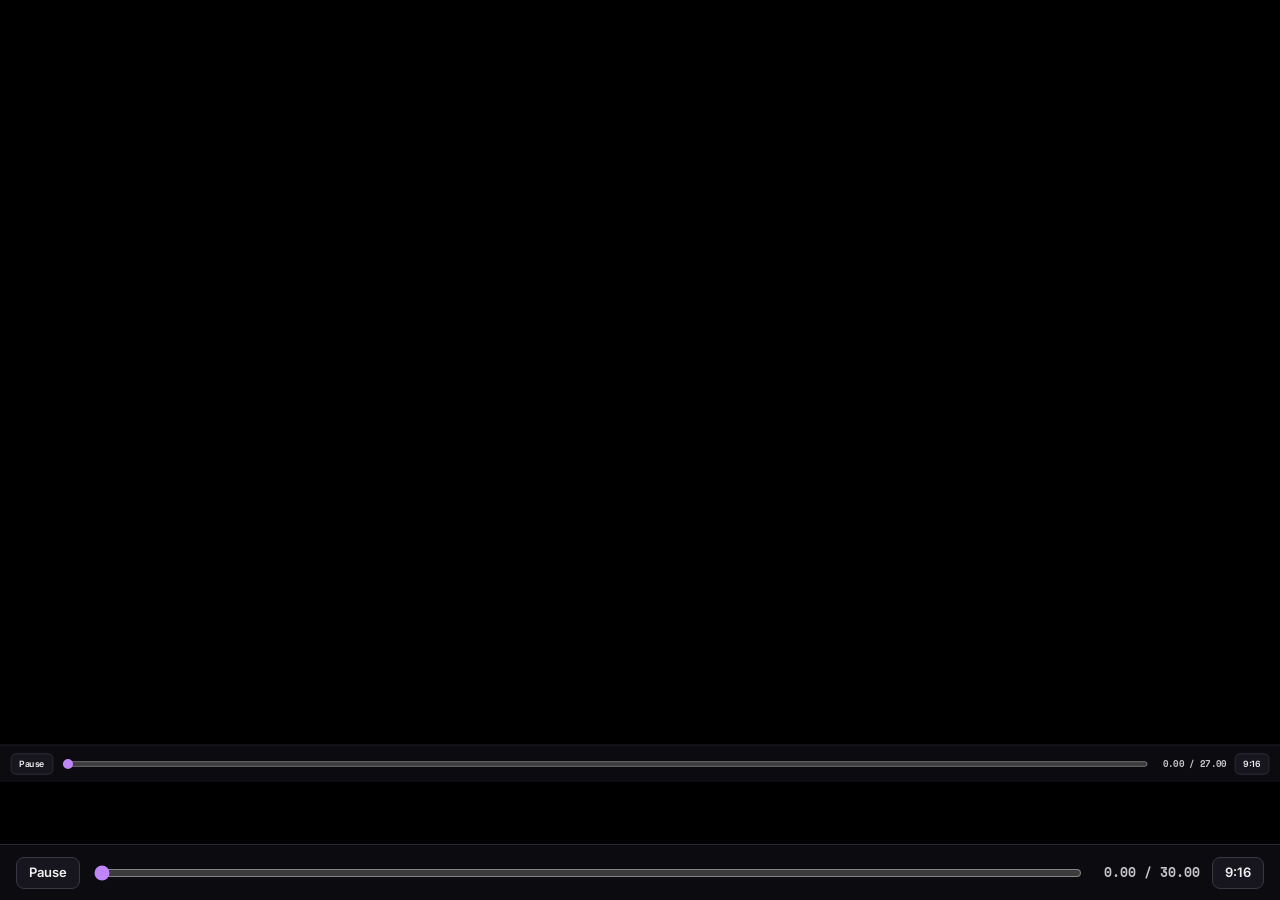
==== commit 7832fad7: "New trailer: legendary skins with their signatures, animated emotes and chat in the duel, 26 skins -" ====
--- a/trailer/index.html
+++ b/trailer/index.html
@@ -11,6 +11,7 @@
   <link href="https://fonts.googleapis.com/css2?family=Inter:wght@400;500;600;700;800;900&family=Space+Mono:wght@400;700&family=Press+Start+2P&family=Graduate&family=Share+Tech+Mono&display=swap" rel="stylesheet">
   <!-- Les styles du jeu : le trailer montre les vraies cartes, les vrais badges, les vrais cadres de duel. -->
   <link rel="stylesheet" href="../css/style.css">
+  <link rel="stylesheet" href="../css/premium.css">
   <link rel="stylesheet" href="trailer.css">
 </head>
 <body>
@@ -26,6 +27,8 @@
   <script src="../js/percentiles.js"></script>
   <script src="../js/engine.js"></script>
   <script src="../js/shop.js"></script>
+  <script src="../js/skinfx.js"></script>
+  <script src="../js/emotes.js"></script>
   <script src="trailer.js"></script>
 </body>
 </html>
--- a/css/style.css
+++ b/css/style.css
@@ -245,6 +245,22 @@
   color: var(--prose-2);
 }
 .theme-switch button[aria-checked="true"] { background: var(--prose); color: var(--site-bg); }
+/* Son des tirages : haut-parleur avec ses ondes, ou barré quand il est coupé. */
+.sound-btn {
+  display: inline-flex;
+  align-items: center;
+  justify-content: center;
+  width: calc(1.7rem + 2px);
+  height: calc(1.7rem + 2px);
+  border: 1px solid var(--outline);
+  border-radius: .4rem;
+  background: var(--surface);
+  color: var(--prose-2);
+}
+.sound-btn:hover { border-color: var(--outline-strong); }
+.sound-btn .off, .sound-btn[aria-pressed="false"] .on { display: none; }
+.sound-btn[aria-pressed="false"] { color: var(--prose-3); }
+.sound-btn[aria-pressed="false"] .off { display: inline; }
 .player-btn {
   display: inline-flex;
   align-items: center;
@@ -266,7 +282,7 @@
 @media (max-width: 720px) {
   .nav a span { display: none; }
   .nav { margin-left: .2rem; }
-  .theme-switch { display: none; }
+  .theme-switch, .sound-btn { display: none; } /* pas la place : thème et son se règlent dans « Player & settings » */
 }
 
 /* ------------------------------------------------------------------ layout */
@@ -452,7 +468,9 @@
 .float-up { animation: floatup 1.8s ease-out both; }
 @keyframes floatup { 0% { opacity: 0; transform: translateY(4px); } 20% { opacity: 1; } 100% { opacity: 0; transform: translateY(-14px); } }
 .badge-group { display: flex; flex-direction: column; gap: .35rem; }
-body.locked .topbar a, body.locked .topbar button { pointer-events: none; opacity: .45; }@media (prefers-reduced-motion: reduce) {
+body.locked .topbar a, body.locked .topbar button { pointer-events: none; opacity: .45; }
+body.locked .topbar .sound-btn { pointer-events: auto; opacity: 1; } /* couper le son reste possible pendant un tirage */
+@media (prefers-reduced-motion: reduce) {
   .num-card.charging, .num-card.reveal-pulse, .pop-in, .float-up { animation: none; }
   .vignette { transition: none; }
 }
@@ -1523,35 +1541,7 @@
 @keyframes nixie-hum { 50% { opacity: .45; } }
 
 /* --- Vaporwave : coucher de soleil rayé, grille en perspective qui défile, chiffres chromés rose-cyan */
-.num-card.skin-vaporwave {
-  background:
-    radial-gradient(ellipse 30% 22% at 50% 60%, rgba(253, 224, 71, .55), rgba(251, 113, 133, .35) 55%, transparent 75%),
-    linear-gradient(180deg, transparent 0 58%, #1e0b3a 58%),
-    linear-gradient(180deg, #2e1065 0%, #7e22ce 35%, #db2777 58%);
-  border: 2px solid #f0abfc; border-radius: .4rem;
-  box-shadow: 0 0 0 2px #1e0b3a, 0 0 18px rgba(236, 72, 153, .5), 0 0 34px rgba(34, 211, 238, .25);
-}
-.num-card.skin-vaporwave::before {
-  content: ''; position: absolute; left: -50%; right: -50%; bottom: 0; height: 42%; pointer-events: none;
-  background: repeating-linear-gradient(90deg, rgba(34, 211, 238, .7) 0 1px, transparent 1px 22px), repeating-linear-gradient(0deg, rgba(34, 211, 238, .7) 0 1px, transparent 1px 10px);
-  transform: perspective(90px) rotateX(55deg); transform-origin: 50% 100%;
-  animation: grid-run 1.2s linear infinite;
-}
 @keyframes grid-run { to { background-position: 0 0, 0 10px; } }
-.skin-vaporwave .slot {
-  position: relative; z-index: 1; font-family: 'Graduate', serif; font-weight: 400; font-style: italic;
-  background: linear-gradient(180deg, #fff 0%, #a5f3fc 45%, #f0abfc 55%, #db2777 100%);
-  -webkit-background-clip: text; background-clip: text; color: transparent;
-  filter: drop-shadow(.05em .05em 0 #22d3ee) drop-shadow(-.04em -.02em 0 #f472b6) drop-shadow(0 0 .08em #1e0b3a);
-}
-.skin-vaporwave .slot.spinning { opacity: 1; animation: vapor-glitch .16s steps(2) infinite; }
-@keyframes vapor-glitch { 50% { transform: translateX(-.05em) skewX(-10deg); filter: drop-shadow(.12em 0 0 #22d3ee) drop-shadow(-.12em 0 0 #f472b6); } }
-.skin-vaporwave .slot.revealed { animation: vapor-slide .6s cubic-bezier(.2, .9, .3, 1.1) backwards; }
-@keyframes vapor-slide { 0% { transform: translateX(-.8em) skewX(-25deg); opacity: 0; filter: drop-shadow(.3em 0 0 #22d3ee) drop-shadow(-.3em 0 0 #f472b6); } 70% { transform: skewX(6deg); opacity: 1; } 100% { transform: none; } }
-.side-vaporwave { --side-border: #e879f9; --side-glow: 0 0 16px rgba(232, 121, 249, .35); --side-ink: #f0abfc; --side-ink-glow: 0 0 6px #22d3ee;
-  --side-bg: radial-gradient(40% 30% at 50% 100%, rgba(253, 224, 71, .25), transparent 70%), linear-gradient(180deg, rgba(46, 16, 101, .25), rgba(219, 39, 119, .18) 70%, rgba(34, 211, 238, .12));
-  --deco-a: '🌴'; --deco-b: 'ＡＥＳＴＨＥＴＩＣ'; }
-.side-vaporwave::after { font-size: .6rem; letter-spacing: .05em; }
 
 /* --- Diamond : gemme taillée, facettes, éclats prismatiques qui scintillent (le plus cher) */
 .num-card.skin-diamond {
@@ -1650,7 +1640,6 @@
 /* Décors texte des cadres de duel : en bas, pour ne jamais chevaucher le nom du joueur (en haut, au centre). */
 .room-side[class*="side-"]::before { top: auto; bottom: .5rem; left: .6rem; }
 .side-neon::before, .side-scoreboard::before, .side-nixie::before, .side-lcd::before, .side-circuit::after { font-size: .65rem; }
-.side-vaporwave::after { font-size: .5rem; }
 
 /* --- Neon : tubes de verre fixés sur un panneau (petites attaches), profondeur par l'ombre portée du halo */
 .num-card.skin-neon { box-shadow: 0 0 14px rgba(255, 79, 216, .55), inset 0 0 12px rgba(255, 79, 216, .25), 0 10px 18px -6px rgba(0, 0, 0, .6); }
@@ -1718,7 +1707,6 @@
 .num-card.skin-nixie { box-shadow: inset 0 2px 6px rgba(0, 0, 0, .8), 0 6px 0 #0c0a09, 0 12px 18px rgba(0, 0, 0, .5); }
 
 /* --- Vaporwave : lettres chromées extrudées vers le soleil */
-.skin-vaporwave .slot { filter: drop-shadow(1px 1px 0 #22d3ee) drop-shadow(1px 1px 0 #0e7490) drop-shadow(-.04em -.02em 0 #f472b6) drop-shadow(0 0 .08em #1e0b3a); }
 
 /* --- Diamond : gemme épaisse (tranche facettée) et chiffres qui brillent en relief */
 .num-card.skin-diamond { box-shadow: 0 0 0 2px #e0f2fe, 0 0 0 4px rgba(186, 230, 253, .35), 0 6px 0 #334155, 0 0 22px rgba(165, 243, 252, .45), 0 12px 20px rgba(0, 0, 0, .45); }
@@ -1838,10 +1826,6 @@
 @keyframes m2-block { 0% { transform: translateY(-.5em); opacity: 0; } 50% { transform: translateY(.05em); opacity: 1; } 75% { transform: translateY(-.02em); } 100% { transform: none; } }
 
 /* Vaporwave : glissement court avec aberration chromatique qui se referme. */
-.skin-vaporwave .slot.spinning { animation: m2-glitch .14s steps(2) infinite; }
-@keyframes m2-glitch { 50% { transform: translateX(-.03em); filter: drop-shadow(.06em 0 0 #22d3ee) drop-shadow(-.06em 0 0 #f472b6); } }
-.skin-vaporwave .slot.revealed { animation: m2-vapor .46s var(--ease-out) backwards; }
-@keyframes m2-vapor { 0% { transform: translateX(-.3em) skewX(-10deg); opacity: 0; filter: drop-shadow(.15em 0 0 #22d3ee) drop-shadow(-.15em 0 0 #f472b6); } 60% { transform: skewX(2deg); opacity: 1; } 100% { transform: none; } }
 
 /* Diamond : la gemme capte la lumière — éclat bref et scintillement, sans tourner. */
 .skin-diamond .slot.spinning { animation: prism-shift .5s linear infinite, m2-facet .2s var(--ease-in-out) infinite alternate; }
@@ -1891,8 +1875,6 @@
 .room-side[class*="side-"]::before, .room-side[class*="side-"]::after { bottom: .45rem; max-width: 45%; overflow: hidden; }
 .room-stage.many .room-side[class*="side-"] { padding-bottom: 1.5rem; }
 .side-scoreboard { --deco-a: 'HOME'; --deco-b: '00:12'; }
-.side-vaporwave { --deco-a: '🌴'; --deco-b: '📼'; }
-.side-vaporwave::after { font-size: 1rem; letter-spacing: 0; }
 .side-nixie { --deco-a: 'IN-14'; --deco-b: '170V'; }
 .skin-blocks .slot { font-size: .46em; margin: 0 .04em; }
 .skin-blocks .slot:not(.collapsed) { margin-right: .18em; }
@@ -1960,46 +1942,14 @@
 
 /* --- Vaporwave : coucher de soleil outrun — soleil rayé jaune→rose posé sur l'horizon, étoiles, halo d'horizon,
    grille néon ; chiffres chromés cernés de sombre pour rester lisibles sur le soleil. */
-.num-card.skin-vaporwave {
-  background:
-    radial-gradient(1px 1px at 12% 18%, #fff, transparent), radial-gradient(1px 1px at 30% 8%, #fde7ff, transparent),
-    radial-gradient(1px 1px at 72% 14%, #fff, transparent), radial-gradient(1px 1px at 88% 30%, #e0f2fe, transparent),
-    /* soleil : disque en dégradé, coupé par des bandes horizontales de plus en plus épaisses vers le bas */
-    linear-gradient(180deg, transparent 0 34%, #2e1065 34% 35.5%, transparent 35.5% 40%, #3b0a5c 40% 42%, transparent 42% 46%, #4a0d52 46% 49%, transparent 49% 52%, #54104a 52% 56%, transparent 56%) 50% 0 / 38% 100% no-repeat,
-    radial-gradient(circle at 50% 58%, #fde047 0, #fb923c 16%, #f43f5e 30%, transparent 31%) 50% 0 / 38% 100% no-repeat,
-    /* halo d'horizon */
-    radial-gradient(ellipse 60% 12% at 50% 58%, rgba(244, 114, 182, .8), transparent 70%),
-    linear-gradient(180deg, transparent 0 58%, #14052b 58%),
-    linear-gradient(180deg, #1e0b3a 0%, #4c1d95 30%, #9d174d 52%, #db2777 58%);
-  border: 2px solid #f0abfc; border-radius: .4rem;
-  box-shadow: 0 0 0 2px #1e0b3a, 0 5px 0 #14052b, 0 0 18px rgba(236, 72, 153, .45), 0 0 34px rgba(34, 211, 238, .2);
-}
-.num-card.skin-vaporwave::before { height: 42%; background: repeating-linear-gradient(90deg, rgba(34, 211, 238, .8) 0 1px, transparent 1px 22px), repeating-linear-gradient(0deg, rgba(232, 121, 249, .75) 0 1px, transparent 1px 10px); }
-.skin-vaporwave .slot { filter: drop-shadow(0 0 1px #14052b) drop-shadow(1px 1px 0 #22d3ee) drop-shadow(1px 1px 0 #0e7490) drop-shadow(0 2px 3px rgba(20, 5, 43, .9)); }
-.side-vaporwave { --side-border: #e879f9; --side-glow: 0 0 16px rgba(232, 121, 249, .3);
-  --side-bg: repeating-linear-gradient(90deg, rgba(34, 211, 238, .16) 0 1px, transparent 1px 26px) 0 100% / 100% 34% no-repeat,
-    repeating-linear-gradient(0deg, rgba(232, 121, 249, .16) 0 1px, transparent 1px 12px) 0 100% / 100% 34% no-repeat,
-    radial-gradient(ellipse 70% 20% at 50% 66%, rgba(244, 114, 182, .28), transparent 70%),
-    linear-gradient(180deg, rgba(30, 11, 58, .35), rgba(157, 23, 77, .22) 66%, rgba(20, 5, 43, .35) 66%); }
 /* retouche : fenêtre Circuit d'un seul tenant ; soleil Vaporwave plus grand et plus doux derrière les chiffres */
 .skin-circuit .slot { margin: 0; padding: 0 .05em; box-shadow: none; border-radius: 0; }
 .skin-circuit .slot:first-child { border-radius: .14em 0 0 .14em; padding-left: .12em; box-shadow: inset 1px 0 0 rgba(255, 255, 255, .06); }
 .skin-circuit .slot:last-child { border-radius: 0 .14em .14em 0; padding-right: .12em; }
-.num-card.skin-vaporwave {
-  background:
-    radial-gradient(1px 1px at 12% 18%, #fff, transparent), radial-gradient(1px 1px at 30% 8%, #fde7ff, transparent),
-    radial-gradient(1px 1px at 72% 14%, #fff, transparent), radial-gradient(1px 1px at 88% 30%, #e0f2fe, transparent),
-    linear-gradient(180deg, transparent 0 30%, rgba(46, 16, 101, .9) 30% 32%, transparent 32% 38%, rgba(59, 10, 92, .9) 38% 41%, transparent 41% 46%, rgba(74, 13, 82, .9) 46% 50%, transparent 50% 53%, rgba(84, 16, 74, .9) 53% 58%, transparent 58%) 50% 0 / 62% 100% no-repeat,
-    radial-gradient(circle at 50% 58%, rgba(253, 224, 71, .85) 0, rgba(251, 146, 60, .8) 18%, rgba(244, 63, 94, .75) 36%, transparent 37%) 50% 0 / 62% 100% no-repeat,
-    radial-gradient(ellipse 70% 12% at 50% 58%, rgba(244, 114, 182, .75), transparent 70%),
-    linear-gradient(180deg, transparent 0 58%, #14052b 58%),
-    linear-gradient(180deg, #1e0b3a 0%, #4c1d95 30%, #9d174d 52%, #db2777 58%);
-}
 /* Chiffres colorés par un dégradé (background-clip: text) : le dégradé ne peint que la case du chiffre, donc tout ce
    qui dépasse (italique, chiffres larges) devenait invisible — le 8 de Vaporwave s'affichait comme un 6.
    On agrandit la case peinte sans changer l'espacement (padding compensé par une marge négative). */
 .skin-gold .slot, .skin-chrome .slot, .skin-diamond .slot, .skin-ice .slot, .skin-rainbow .slot, .skin-fire .slot { padding: 0 .06em; margin: 0 -.06em; }
-.skin-vaporwave .slot { width: .72em; padding: 0 .1em; margin: 0 -.1em; }
 /* Chiffres coupés en haut pendant l'affichage : chemin vertical plus court et un peu plus d'air dans la carte
    (la carte coupe ce qui dépasse, overflow: hidden, pour garder ses reflets et décors à l'intérieur). */
 .num-card { padding-top: .7rem; padding-bottom: .7rem; }
@@ -2013,3 +1963,535 @@
 @keyframes m2-surface { 0% { transform: translateY(.14em); opacity: 0; filter: blur(1.5px); } 60% { transform: translateY(-.02em); opacity: 1; filter: none; } 100% { transform: none; } }
 @keyframes m2-star { 0% { transform: translate(.18em, -.14em); opacity: 0; text-shadow: -.2em .2em 4px rgba(255, 255, 255, .8); } 55% { opacity: 1; text-shadow: 0 0 10px #fff, 0 0 18px #a78bfa; } 100% { transform: none; } }
 @keyframes m2-block { 0% { transform: translateY(-.25em); opacity: 0; } 50% { transform: translateY(.04em); opacity: 1; } 75% { transform: translateY(-.02em); } 100% { transform: none; } }
+
+/* ================================================================== trailer (2026-10-02)
+   Bouton discret sur l'accueil, affiche cliquable sur la page d'explication, vidéo dans une fenêtre large. */
+.trailer-btn { margin-top: .5rem; color: var(--prose-3); }
+.trailer-btn:hover { color: var(--prose); }
+/* La fenêtre prend la largeur qui fait tenir la vidéo entière dans l'écran (pas de bandes noires, pas de défilement).
+   Hauteur laissée à la vidéo : l'écran, moins les marges du fond (2 × 4vh), moins l'habillage de la fenêtre (2,4 + 0,7 rem et ses bordures). */
+.modal.wide { --video-h: calc(92vh - 3.3rem); width: min(100%, 60rem, calc(var(--video-h) * 16 / 9 + 1.5rem)); padding: 2.4rem .7rem .7rem; }
+.modal.wide.tall { width: min(100%, calc(var(--video-h) * 9 / 16 + 1.5rem)); }
+.trailer-video { display: block; width: 100%; height: auto; aspect-ratio: 16 / 9; border-radius: .5rem; background: #000; outline: none; }
+.trailer-video.tall { aspect-ratio: 9 / 16; }
+.trailer-thumb { position: relative; display: block; width: 100%; margin: 1rem 0 1.4rem; padding: 0; border: 1px solid var(--outline); border-radius: .7rem; overflow: hidden; background: #000; cursor: pointer; }
+.trailer-thumb img { display: block; width: 100%; height: auto; transition: transform .35s var(--ease-out), filter .35s ease; }
+.trailer-thumb:hover img { transform: scale(1.02); filter: brightness(1.08); }
+.trailer-play { position: absolute; left: 50%; bottom: 1rem; transform: translateX(-50%); display: inline-flex; align-items: center; gap: .45rem; padding: .55rem 1rem; border-radius: 999px;
+  background: rgba(10, 10, 10, .78); border: 1px solid rgba(255, 255, 255, .25); color: #fff; font-size: .78rem; font-weight: 800; letter-spacing: .06em; text-transform: uppercase; white-space: nowrap; }
+
+/* ================================================================== séquences des skins (js/skinfx.js, 2026-10-02)
+   Pendant un tirage : un canvas dans la carte, derrière les chiffres, et un autour d'elle, par-dessus. */
+.skin-fx-in { position: absolute; inset: 0; width: 100%; height: 100%; z-index: 0; border-radius: inherit; pointer-events: none; }
+.num-card.has-fx .slot { position: relative; z-index: 1; }
+.num-card.has-fx::after { z-index: 2; }
+.skin-fx-out { position: absolute; z-index: 3; pointer-events: none; }
+/* Fire : les chiffres passent devant de vraies flammes, un liseré sombre les garde lisibles. */
+.skin-fire.has-fx .slot { filter: drop-shadow(0 0 2px rgba(24, 6, 0, .95)) drop-shadow(0 1px 1px rgba(24, 6, 0, .8)); }
+
+/* ================================================================== skins à matière, plus beaux (2026-10-02)
+   Blocks : de vraies textures de bloc d'herbe en pixels (16 × 16, dessinées en SVG), face du dessus comprise, avec ombre
+   de profondeur ; les chiffres sont gravés en clair. */
+.skin-blocks .slot:not(.collapsed) { background: url("data:image/svg+xml,%3Csvg xmlns='http://www.w3.org/2000/svg' viewBox='0 0 16 16' shape-rendering='crispEdges'%3E%3Crect x='0' y='0' width='1' height='1' fill='%2379c84d'/%3E%3Crect x='1' y='0' width='1' height='1' fill='%235fae3b'/%3E%3Crect x='2' y='0' width='1' height='1' fill='%235fae3b'/%3E%3Crect x='3' y='0' width='1' height='1' fill='%235fae3b'/%3E%3Crect x='4' y='0' width='1' height='1' fill='%2379c84d'/%3E%3Crect x='5' y='0' width='1' height='1' fill='%235fae3b'/%3E%3Crect x='6' y='0' width='1' height='1' fill='%235fae3b'/%3E%3Crect x='7' y='0' width='1' height='1' fill='%235fae3b'/%3E%3Crect x='8' y='0' width='1' height='1' fill='%235fae3b'/%3E%3Crect x='9' y='0' width='1' height='1' fill='%2379c84d'/%3E%3Crect x='10' y='0' width='1' height='1' fill='%235fae3b'/%3E%3Crect x='11' y='0' width='1' height='1' fill='%235fae3b'/%3E%3Crect x='12' y='0' width='1' height='1' fill='%235fae3b'/%3E%3Crect x='13' y='0' width='1' height='1' fill='%235fae3b'/%3E%3Crect x='14' y='0' width='1' height='1' fill='%234c962e'/%3E%3Crect x='15' y='0' width='1' height='1' fill='%2379c84d'/%3E%3Crect x='0' y='1' width='1' height='1' fill='%235fae3b'/%3E%3Crect x='1' y='1' width='1' height='1' fill='%235fae3b'/%3E%3Crect x='2' y='1' width='1' height='1' fill='%234c962e'/%3E%3Crect x='3' y='1' width='1' height='1' fill='%235fae3b'/%3E%3Crect x='4' y='1' width='1' height='1' fill='%235fae3b'/%3E%3Crect x='5' y='1' width='1' height='1' fill='%235fae3b'/%3E%3Crect x='6' y='1' width='1' height='1' fill='%234c962e'/%3E%3Crect x='7' y='1' width='1' height='1' fill='%235fae3b'/%3E%3Crect x='8' y='1' width='1' height='1' fill='%235fae3b'/%3E%3Crect x='9' y='1' width='1' height='1' fill='%235fae3b'/%3E%3Crect x='10' y='1' width='1' height='1' fill='%235fae3b'/%3E%3Crect x='11' y='1' width='1' height='1' fill='%2379c84d'/%3E%3Crect x='12' y='1' width='1' height='1' fill='%2379c84d'/%3E%3Crect x='13' y='1' width='1' height='1' fill='%234c962e'/%3E%3Crect x='14' y='1' width='1' height='1' fill='%2379c84d'/%3E%3Crect x='15' y='1' width='1' height='1' fill='%2379c84d'/%3E%3Crect x='0' y='2' width='1' height='1' fill='%234c962e'/%3E%3Crect x='1' y='2' width='1' height='1' fill='%235fae3b'/%3E%3Crect x='2' y='2' width='1' height='1' fill='%235fae3b'/%3E%3Crect x='3' y='2' width='1' height='1' fill='%235fae3b'/%3E%3Crect x='4' y='2' width='1' height='1' fill='%234c962e'/%3E%3Crect x='5' y='2' width='1' height='1' fill='%234c962e'/%3E%3Crect x='6' y='2' width='1' height='1' fill='%234c962e'/%3E%3Crect x='7' y='2' width='1' height='1' fill='%235fae3b'/%3E%3Crect x='8' y='2' width='1' height='1' fill='%234c962e'/%3E%3Crect x='9' y='2' width='1' height='1' fill='%2379c84d'/%3E%3Crect x='10' y='2' width='1' height='1' fill='%235fae3b'/%3E%3Crect x='11' y='2' width='1' height='1' fill='%235fae3b'/%3E%3Crect x='12' y='2' width='1' height='1' fill='%234c962e'/%3E%3Crect x='13' y='2' width='1' height='1' fill='%235fae3b'/%3E%3Crect x='14' y='2' width='1' height='1' fill='%234c962e'/%3E%3Crect x='15' y='2' width='1' height='1' fill='%234c962e'/%3E%3Crect x='0' y='3' width='1' height='1' fill='%234c962e'/%3E%3Crect x='1' y='3' width='1' height='1' fill='%236b6b6b'/%3E%3Crect x='2' y='3' width='1' height='1' fill='%235fae3b'/%3E%3Crect x='3' y='3' width='1' height='1' fill='%235fae3b'/%3E%3Crect x='4' y='3' width='1' height='1' fill='%235a3a19'/%3E%3Crect x='5' y='3' width='1' height='1' fill='%238b5a2b'/%3E%3Crect x='6' y='3' width='1' height='1' fill='%234c962e'/%3E%3Crect x='7' y='3' width='1' height='1' fill='%238b5a2b'/%3E%3Crect x='8' y='3' width='1' height='1' fill='%235fae3b'/%3E%3Crect x='9' y='3' width='1' height='1' fill='%2379c84d'/%3E%3Crect x='10' y='3' width='1' height='1' fill='%238b5a2b'/%3E%3Crect x='11' y='3' width='1' height='1' fill='%2379c84d'/%3E%3Crect x='12' y='3' width='1' height='1' fill='%238b5a2b'/%3E%3Crect x='13' y='3' width='1' height='1' fill='%238b5a2b'/%3E%3Crect x='14' y='3' width='1' height='1' fill='%238b5a2b'/%3E%3Crect x='15' y='3' width='1' height='1' fill='%234c962e'/%3E%3Crect x='0' y='4' width='1' height='1' fill='%238b5a2b'/%3E%3Crect x='1' y='4' width='1' height='1' fill='%2373471f'/%3E%3Crect x='2' y='4' width='1' height='1' fill='%238b5a2b'/%3E%3Crect x='3' y='4' width='1' height='1' fill='%2379c84d'/%3E%3Crect x='4' y='4' width='1' height='1' fill='%238b5a2b'/%3E%3Crect x='5' y='4' width='1' height='1' fill='%238b5a2b'/%3E%3Crect x='6' y='4' width='1' height='1' fill='%235fae3b'/%3E%3Crect x='7' y='4' width='1' height='1' fill='%238b5a2b'/%3E%3Crect x='8' y='4' width='1' height='1' fill='%238b5a2b'/%3E%3Crect x='9' y='4' width='1' height='1' fill='%234c962e'/%3E%3Crect x='10' y='4' width='1' height='1' fill='%238b5a2b'/%3E%3Crect x='11' y='4' width='1' height='1' fill='%235fae3b'/%3E%3Crect x='12' y='4' width='1' height='1' fill='%238b5a2b'/%3E%3Crect x='13' y='4' width='1' height='1' fill='%2373471f'/%3E%3Crect x='14' y='4' width='1' height='1' fill='%238b5a2b'/%3E%3Crect x='15' y='4' width='1' height='1' fill='%238b5a2b'/%3E%3Crect x='0' y='5' width='1' height='1' fill='%238b5a2b'/%3E%3Crect x='1' y='5' width='1' height='1' fill='%239c6a36'/%3E%3Crect x='2' y='5' width='1' height='1' fill='%238b5a2b'/%3E%3Crect x='3' y='5' width='1' height='1' fill='%235fae3b'/%3E%3Crect x='4' y='5' width='1' height='1' fill='%238b5a2b'/%3E%3Crect x='5' y='5' width='1' height='1' fill='%238b5a2b'/%3E%3Crect x='6' y='5' width='1' height='1' fill='%238b5a2b'/%3E%3Crect x='7' y='5' width='1' height='1' fill='%238b5a2b'/%3E%3Crect x='8' y='5' width='1' height='1' fill='%238b5a2b'/%3E%3Crect x='9' y='5' width='1' height='1' fill='%2373471f'/%3E%3Crect x='10' y='5' width='1' height='1' fill='%235a3a19'/%3E%3Crect x='11' y='5' width='1' height='1' fill='%2373471f'/%3E%3Crect x='12' y='5' width='1' height='1' fill='%238b5a2b'/%3E%3Crect x='13' y='5' width='1' height='1' fill='%238b5a2b'/%3E%3Crect x='14' y='5' width='1' height='1' fill='%238b5a2b'/%3E%3Crect x='15' y='5' width='1' height='1' fill='%238b5a2b'/%3E%3Crect x='0' y='6' width='1' height='1' fill='%238b5a2b'/%3E%3Crect x='1' y='6' width='1' height='1' fill='%238b5a2b'/%3E%3Crect x='2' y='6' width='1' height='1' fill='%239c6a36'/%3E%3Crect x='3' y='6' width='1' height='1' fill='%238b5a2b'/%3E%3Crect x='4' y='6' width='1' height='1' fill='%238b5a2b'/%3E%3Crect x='5' y='6' width='1' height='1' fill='%238b5a2b'/%3E%3Crect x='6' y='6' width='1' height='1' fill='%238b5a2b'/%3E%3Crect x='7' y='6' width='1' height='1' fill='%238b5a2b'/%3E%3Crect x='8' y='6' width='1' height='1' fill='%238b5a2b'/%3E%3Crect x='9' y='6' width='1' height='1' fill='%238b5a2b'/%3E%3Crect x='10' y='6' width='1' height='1' fill='%239c6a36'/%3E%3Crect x='11' y='6' width='1' height='1' fill='%236b6b6b'/%3E%3Crect x='12' y='6' width='1' height='1' fill='%238b5a2b'/%3E%3Crect x='13' y='6' width='1' height='1' fill='%2373471f'/%3E%3Crect x='14' y='6' width='1' height='1' fill='%238b5a2b'/%3E%3Crect x='15' y='6' width='1' height='1' fill='%239c6a36'/%3E%3Crect x='0' y='7' width='1' height='1' fill='%236b6b6b'/%3E%3Crect x='1' y='7' width='1' height='1' fill='%238b5a2b'/%3E%3Crect x='2' y='7' width='1' height='1' fill='%238b5a2b'/%3E%3Crect x='3' y='7' width='1' height='1' fill='%238b5a2b'/%3E%3Crect x='4' y='7' width='1' height='1' fill='%238b5a2b'/%3E%3Crect x='5' y='7' width='1' height='1' fill='%238b5a2b'/%3E%3Crect x='6' y='7' width='1' height='1' fill='%238b5a2b'/%3E%3Crect x='7' y='7' width='1' height='1' fill='%238b5a2b'/%3E%3Crect x='8' y='7' width='1' height='1' fill='%235a3a19'/%3E%3Crect x='9' y='7' width='1' height='1' fill='%238b5a2b'/%3E%3Crect x='10' y='7' width='1' height='1' fill='%238b5a2b'/%3E%3Crect x='11' y='7' width='1' height='1' fill='%238b5a2b'/%3E%3Crect x='12' y='7' width='1' height='1' fill='%238b5a2b'/%3E%3Crect x='13' y='7' width='1' height='1' fill='%238b5a2b'/%3E%3Crect x='14' y='7' width='1' height='1' fill='%238b5a2b'/%3E%3Crect x='15' y='7' width='1' height='1' fill='%236b6b6b'/%3E%3Crect x='0' y='8' width='1' height='1' fill='%238b5a2b'/%3E%3Crect x='1' y='8' width='1' height='1' fill='%238b5a2b'/%3E%3Crect x='2' y='8' width='1' height='1' fill='%238b5a2b'/%3E%3Crect x='3' y='8' width='1' height='1' fill='%238b5a2b'/%3E%3Crect x='4' y='8' width='1' height='1' fill='%238b5a2b'/%3E%3Crect x='5' y='8' width='1' height='1' fill='%235a3a19'/%3E%3Crect x='6' y='8' width='1' height='1' fill='%238b5a2b'/%3E%3Crect x='7' y='8' width='1' height='1' fill='%238b5a2b'/%3E%3Crect x='8' y='8' width='1' height='1' fill='%238b5a2b'/%3E%3Crect x='9' y='8' width='1' height='1' fill='%238b5a2b'/%3E%3Crect x='10' y='8' width='1' height='1' fill='%235a3a19'/%3E%3Crect x='11' y='8' width='1' height='1' fill='%238b5a2b'/%3E%3Crect x='12' y='8' width='1' height='1' fill='%238b5a2b'/%3E%3Crect x='13' y='8' width='1' height='1' fill='%238b5a2b'/%3E%3Crect x='14' y='8' width='1' height='1' fill='%2373471f'/%3E%3Crect x='15' y='8' width='1' height='1' fill='%2373471f'/%3E%3Crect x='0' y='9' width='1' height='1' fill='%238b5a2b'/%3E%3Crect x='1' y='9' width='1' height='1' fill='%2373471f'/%3E%3Crect x='2' y='9' width='1' height='1' fill='%238b5a2b'/%3E%3Crect x='3' y='9' width='1' height='1' fill='%238b5a2b'/%3E%3Crect x='4' y='9' width='1' height='1' fill='%236b6b6b'/%3E%3Crect x='5' y='9' width='1' height='1' fill='%238b5a2b'/%3E%3Crect x='6' y='9' width='1' height='1' fill='%2373471f'/%3E%3Crect x='7' y='9' width='1' height='1' fill='%236b6b6b'/%3E%3Crect x='8' y='9' width='1' height='1' fill='%2373471f'/%3E%3Crect x='9' y='9' width='1' height='1' fill='%238b5a2b'/%3E%3Crect x='10' y='9' width='1' height='1' fill='%238b5a2b'/%3E%3Crect x='11' y='9' width='1' height='1' fill='%238b5a2b'/%3E%3Crect x='12' y='9' width='1' height='1' fill='%239c6a36'/%3E%3Crect x='13' y='9' width='1' height='1' fill='%238b5a2b'/%3E%3Crect x='14' y='9' width='1' height='1' fill='%239c6a36'/%3E%3Crect x='15' y='9' width='1' height='1' fill='%238b5a2b'/%3E%3Crect x='0' y='10' width='1' height='1' fill='%238b5a2b'/%3E%3Crect x='1' y='10' width='1' height='1' fill='%238b5a2b'/%3E%3Crect x='2' y='10' width='1' height='1' fill='%238b5a2b'/%3E%3Crect x='3' y='10' width='1' height='1' fill='%238b5a2b'/%3E%3Crect x='4' y='10' width='1' height='1' fill='%238b5a2b'/%3E%3Crect x='5' y='10' width='1' height='1' fill='%2373471f'/%3E%3Crect x='6' y='10' width='1' height='1' fill='%2373471f'/%3E%3Crect x='7' y='10' width='1' height='1' fill='%238b5a2b'/%3E%3Crect x='8' y='10' width='1' height='1' fill='%238b5a2b'/%3E%3Crect x='9' y='10' width='1' height='1' fill='%238b5a2b'/%3E%3Crect x='10' y='10' width='1' height='1' fill='%2373471f'/%3E%3Crect x='11' y='10' width='1' height='1' fill='%238b5a2b'/%3E%3Crect x='12' y='10' width='1' height='1' fill='%238b5a2b'/%3E%3Crect x='13' y='10' width='1' height='1' fill='%2373471f'/%3E%3Crect x='14' y='10' width='1' height='1' fill='%235a3a19'/%3E%3Crect x='15' y='10' width='1' height='1' fill='%2373471f'/%3E%3Crect x='0' y='11' width='1' height='1' fill='%238b5a2b'/%3E%3Crect x='1' y='11' width='1' height='1' fill='%238b5a2b'/%3E%3Crect x='2' y='11' width='1' height='1' fill='%238b5a2b'/%3E%3Crect x='3' y='11' width='1' height='1' fill='%238b5a2b'/%3E%3Crect x='4' y='11' width='1' height='1' fill='%2373471f'/%3E%3Crect x='5' y='11' width='1' height='1' fill='%2373471f'/%3E%3Crect x='6' y='11' width='1' height='1' fill='%238b5a2b'/%3E%3Crect x='7' y='11' width='1' height='1' fill='%235a3a19'/%3E%3Crect x='8' y='11' width='1' height='1' fill='%238b5a2b'/%3E%3Crect x='9' y='11' width='1' height='1' fill='%238b5a2b'/%3E%3Crect x='10' y='11' width='1' height='1' fill='%238b5a2b'/%3E%3Crect x='11' y='11' width='1' height='1' fill='%238b5a2b'/%3E%3Crect x='12' y='11' width='1' height='1' fill='%238b5a2b'/%3E%3Crect x='13' y='11' width='1' height='1' fill='%235a3a19'/%3E%3Crect x='14' y='11' width='1' height='1' fill='%238b5a2b'/%3E%3Crect x='15' y='11' width='1' height='1' fill='%238b5a2b'/%3E%3Crect x='0' y='12' width='1' height='1' fill='%236b6b6b'/%3E%3Crect x='1' y='12' width='1' height='1' fill='%238b5a2b'/%3E%3Crect x='2' y='12' width='1' height='1' fill='%238b5a2b'/%3E%3Crect x='3' y='12' width='1' height='1' fill='%239c6a36'/%3E%3Crect x='4' y='12' width='1' height='1' fill='%238b5a2b'/%3E%3Crect x='5' y='12' width='1' height='1' fill='%238b5a2b'/%3E%3Crect x='6' y='12' width='1' height='1' fill='%2373471f'/%3E%3Crect x='7' y='12' width='1' height='1' fill='%238b5a2b'/%3E%3Crect x='8' y='12' width='1' height='1' fill='%239c6a36'/%3E%3Crect x='9' y='12' width='1' height='1' fill='%238b5a2b'/%3E%3Crect x='10' y='12' width='1' height='1' fill='%238b5a2b'/%3E%3Crect x='11' y='12' width='1' height='1' fill='%238b5a2b'/%3E%3Crect x='12' y='12' width='1' height='1' fill='%236b6b6b'/%3E%3Crect x='13' y='12' width='1' height='1' fill='%2373471f'/%3E%3Crect x='14' y='12' width='1' height='1' fill='%238b5a2b'/%3E%3Crect x='15' y='12' width='1' height='1' fill='%2373471f'/%3E%3Crect x='0' y='13' width='1' height='1' fill='%238b5a2b'/%3E%3Crect x='1' y='13' width='1' height='1' fill='%238b5a2b'/%3E%3Crect x='2' y='13' width='1' height='1' fill='%235a3a19'/%3E%3Crect x='3' y='13' width='1' height='1' fill='%238b5a2b'/%3E%3Crect x='4' y='13' width='1' height='1' fill='%238b5a2b'/%3E%3Crect x='5' y='13' width='1' height='1' fill='%238b5a2b'/%3E%3Crect x='6' y='13' width='1' height='1' fill='%238b5a2b'/%3E%3Crect x='7' y='13' width='1' height='1' fill='%238b5a2b'/%3E%3Crect x='8' y='13' width='1' height='1' fill='%238b5a2b'/%3E%3Crect x='9' y='13' width='1' height='1' fill='%238b5a2b'/%3E%3Crect x='10' y='13' width='1' height='1' fill='%236b6b6b'/%3E%3Crect x='11' y='13' width='1' height='1' fill='%238b5a2b'/%3E%3Crect x='12' y='13' width='1' height='1' fill='%238b5a2b'/%3E%3Crect x='13' y='13' width='1' height='1' fill='%238b5a2b'/%3E%3Crect x='14' y='13' width='1' height='1' fill='%2373471f'/%3E%3Crect x='15' y='13' width='1' height='1' fill='%2373471f'/%3E%3Crect x='0' y='14' width='1' height='1' fill='%238b5a2b'/%3E%3Crect x='1' y='14' width='1' height='1' fill='%2373471f'/%3E%3Crect x='2' y='14' width='1' height='1' fill='%238b5a2b'/%3E%3Crect x='3' y='14' width='1' height='1' fill='%235a3a19'/%3E%3Crect x='4' y='14' width='1' height='1' fill='%238b5a2b'/%3E%3Crect x='5' y='14' width='1' height='1' fill='%239c6a36'/%3E%3Crect x='6' y='14' width='1' height='1' fill='%238b5a2b'/%3E%3Crect x='7' y='14' width='1' height='1' fill='%238b5a2b'/%3E%3Crect x='8' y='14' width='1' height='1' fill='%238b5a2b'/%3E%3Crect x='9' y='14' width='1' height='1' fill='%2373471f'/%3E%3Crect x='10' y='14' width='1' height='1' fill='%238b5a2b'/%3E%3Crect x='11' y='14' width='1' height='1' fill='%238b5a2b'/%3E%3Crect x='12' y='14' width='1' height='1' fill='%239c6a36'/%3E%3Crect x='13' y='14' width='1' height='1' fill='%238b5a2b'/%3E%3Crect x='14' y='14' width='1' height='1' fill='%2373471f'/%3E%3Crect x='15' y='14' width='1' height='1' fill='%239c6a36'/%3E%3Crect x='0' y='15' width='1' height='1' fill='%238b5a2b'/%3E%3Crect x='1' y='15' width='1' height='1' fill='%2373471f'/%3E%3Crect x='2' y='15' width='1' height='1' fill='%238b5a2b'/%3E%3Crect x='3' y='15' width='1' height='1' fill='%239c6a36'/%3E%3Crect x='4' y='15' width='1' height='1' fill='%239c6a36'/%3E%3Crect x='5' y='15' width='1' height='1' fill='%238b5a2b'/%3E%3Crect x='6' y='15' width='1' height='1' fill='%238b5a2b'/%3E%3Crect x='7' y='15' width='1' height='1' fill='%238b5a2b'/%3E%3Crect x='8' y='15' width='1' height='1' fill='%239c6a36'/%3E%3Crect x='9' y='15' width='1' height='1' fill='%2373471f'/%3E%3Crect x='10' y='15' width='1' height='1' fill='%238b5a2b'/%3E%3Crect x='11' y='15' width='1' height='1' fill='%2373471f'/%3E%3Crect x='12' y='15' width='1' height='1' fill='%238b5a2b'/%3E%3Crect x='13' y='15' width='1' height='1' fill='%238b5a2b'/%3E%3Crect x='14' y='15' width='1' height='1' fill='%238b5a2b'/%3E%3Crect x='15' y='15' width='1' height='1' fill='%238b5a2b'/%3E%3C/svg%3E") 0 0 / 100% 100%, #8b5a2b; image-rendering: pixelated;
+  box-shadow: inset 0 0 0 var(--px) rgba(0, 0, 0, .35), inset calc(-2 * var(--px)) calc(-2 * var(--px)) 0 rgba(0, 0, 0, .28), inset var(--px) var(--px) 0 rgba(255, 255, 255, .22),
+    0 0 0 var(--px) #23160a, .18em -.09em 0 #5b3a1a, .18em -.09em 0 var(--px) #23160a, .1em .14em 0 rgba(0, 0, 0, .35); }
+.skin-blocks .slot::before { background: url("data:image/svg+xml,%3Csvg xmlns='http://www.w3.org/2000/svg' viewBox='0 0 16 16' shape-rendering='crispEdges'%3E%3Crect x='0' y='0' width='1' height='1' fill='%235fae3b'/%3E%3Crect x='1' y='0' width='1' height='1' fill='%234c962e'/%3E%3Crect x='2' y='0' width='1' height='1' fill='%235fae3b'/%3E%3Crect x='3' y='0' width='1' height='1' fill='%235fae3b'/%3E%3Crect x='4' y='0' width='1' height='1' fill='%234c962e'/%3E%3Crect x='5' y='0' width='1' height='1' fill='%2379c84d'/%3E%3Crect x='6' y='0' width='1' height='1' fill='%235fae3b'/%3E%3Crect x='7' y='0' width='1' height='1' fill='%235fae3b'/%3E%3Crect x='8' y='0' width='1' height='1' fill='%235fae3b'/%3E%3Crect x='9' y='0' width='1' height='1' fill='%235fae3b'/%3E%3Crect x='10' y='0' width='1' height='1' fill='%235fae3b'/%3E%3Crect x='11' y='0' width='1' height='1' fill='%235fae3b'/%3E%3Crect x='12' y='0' width='1' height='1' fill='%2379c84d'/%3E%3Crect x='13' y='0' width='1' height='1' fill='%235fae3b'/%3E%3Crect x='14' y='0' width='1' height='1' fill='%235fae3b'/%3E%3Crect x='15' y='0' width='1' height='1' fill='%238fd65e'/%3E%3Crect x='0' y='1' width='1' height='1' fill='%235fae3b'/%3E%3Crect x='1' y='1' width='1' height='1' fill='%235fae3b'/%3E%3Crect x='2' y='1' width='1' height='1' fill='%235fae3b'/%3E%3Crect x='3' y='1' width='1' height='1' fill='%235fae3b'/%3E%3Crect x='4' y='1' width='1' height='1' fill='%234c962e'/%3E%3Crect x='5' y='1' width='1' height='1' fill='%235fae3b'/%3E%3Crect x='6' y='1' width='1' height='1' fill='%235fae3b'/%3E%3Crect x='7' y='1' width='1' height='1' fill='%235fae3b'/%3E%3Crect x='8' y='1' width='1' height='1' fill='%2379c84d'/%3E%3Crect x='9' y='1' width='1' height='1' fill='%2379c84d'/%3E%3Crect x='10' y='1' width='1' height='1' fill='%2379c84d'/%3E%3Crect x='11' y='1' width='1' height='1' fill='%2379c84d'/%3E%3Crect x='12' y='1' width='1' height='1' fill='%235fae3b'/%3E%3Crect x='13' y='1' width='1' height='1' fill='%235fae3b'/%3E%3Crect x='14' y='1' width='1' height='1' fill='%235fae3b'/%3E%3Crect x='15' y='1' width='1' height='1' fill='%235fae3b'/%3E%3Crect x='0' y='2' width='1' height='1' fill='%235fae3b'/%3E%3Crect x='1' y='2' width='1' height='1' fill='%234c962e'/%3E%3Crect x='2' y='2' width='1' height='1' fill='%235fae3b'/%3E%3Crect x='3' y='2' width='1' height='1' fill='%235fae3b'/%3E%3Crect x='4' y='2' width='1' height='1' fill='%235fae3b'/%3E%3Crect x='5' y='2' width='1' height='1' fill='%235fae3b'/%3E%3Crect x='6' y='2' width='1' height='1' fill='%234c962e'/%3E%3Crect x='7' y='2' width='1' height='1' fill='%238fd65e'/%3E%3Crect x='8' y='2' width='1' height='1' fill='%234c962e'/%3E%3Crect x='9' y='2' width='1' height='1' fill='%235fae3b'/%3E%3Crect x='10' y='2' width='1' height='1' fill='%235fae3b'/%3E%3Crect x='11' y='2' width='1' height='1' fill='%235fae3b'/%3E%3Crect x='12' y='2' width='1' height='1' fill='%235fae3b'/%3E%3Crect x='13' y='2' width='1' height='1' fill='%234c962e'/%3E%3Crect x='14' y='2' width='1' height='1' fill='%235fae3b'/%3E%3Crect x='15' y='2' width='1' height='1' fill='%2379c84d'/%3E%3Crect x='0' y='3' width='1' height='1' fill='%235fae3b'/%3E%3Crect x='1' y='3' width='1' height='1' fill='%234c962e'/%3E%3Crect x='2' y='3' width='1' height='1' fill='%235fae3b'/%3E%3Crect x='3' y='3' width='1' height='1' fill='%234c962e'/%3E%3Crect x='4' y='3' width='1' height='1' fill='%238fd65e'/%3E%3Crect x='5' y='3' width='1' height='1' fill='%235fae3b'/%3E%3Crect x='6' y='3' width='1' height='1' fill='%235fae3b'/%3E%3Crect x='7' y='3' width='1' height='1' fill='%235fae3b'/%3E%3Crect x='8' y='3' width='1' height='1' fill='%235fae3b'/%3E%3Crect x='9' y='3' width='1' height='1' fill='%235fae3b'/%3E%3Crect x='10' y='3' width='1' height='1' fill='%235fae3b'/%3E%3Crect x='11' y='3' width='1' height='1' fill='%235fae3b'/%3E%3Crect x='12' y='3' width='1' height='1' fill='%234c962e'/%3E%3Crect x='13' y='3' width='1' height='1' fill='%235fae3b'/%3E%3Crect x='14' y='3' width='1' height='1' fill='%235fae3b'/%3E%3Crect x='15' y='3' width='1' height='1' fill='%235fae3b'/%3E%3Crect x='0' y='4' width='1' height='1' fill='%238fd65e'/%3E%3Crect x='1' y='4' width='1' height='1' fill='%235fae3b'/%3E%3Crect x='2' y='4' width='1' height='1' fill='%2379c84d'/%3E%3Crect x='3' y='4' width='1' height='1' fill='%235fae3b'/%3E%3Crect x='4' y='4' width='1' height='1' fill='%2379c84d'/%3E%3Crect x='5' y='4' width='1' height='1' fill='%235fae3b'/%3E%3Crect x='6' y='4' width='1' height='1' fill='%235fae3b'/%3E%3Crect x='7' y='4' width='1' height='1' fill='%2379c84d'/%3E%3Crect x='8' y='4' width='1' height='1' fill='%235fae3b'/%3E%3Crect x='9' y='4' width='1' height='1' fill='%234c962e'/%3E%3Crect x='10' y='4' width='1' height='1' fill='%2379c84d'/%3E%3Crect x='11' y='4' width='1' height='1' fill='%2379c84d'/%3E%3Crect x='12' y='4' width='1' height='1' fill='%234c962e'/%3E%3Crect x='13' y='4' width='1' height='1' fill='%238fd65e'/%3E%3Crect x='14' y='4' width='1' height='1' fill='%235fae3b'/%3E%3Crect x='15' y='4' width='1' height='1' fill='%235fae3b'/%3E%3Crect x='0' y='5' width='1' height='1' fill='%235fae3b'/%3E%3Crect x='1' y='5' width='1' height='1' fill='%235fae3b'/%3E%3Crect x='2' y='5' width='1' height='1' fill='%235fae3b'/%3E%3Crect x='3' y='5' width='1' height='1' fill='%235fae3b'/%3E%3Crect x='4' y='5' width='1' height='1' fill='%234c962e'/%3E%3Crect x='5' y='5' width='1' height='1' fill='%235fae3b'/%3E%3Crect x='6' y='5' width='1' height='1' fill='%2379c84d'/%3E%3Crect x='7' y='5' width='1' height='1' fill='%235fae3b'/%3E%3Crect x='8' y='5' width='1' height='1' fill='%235fae3b'/%3E%3Crect x='9' y='5' width='1' height='1' fill='%235fae3b'/%3E%3Crect x='10' y='5' width='1' height='1' fill='%235fae3b'/%3E%3Crect x='11' y='5' width='1' height='1' fill='%235fae3b'/%3E%3Crect x='12' y='5' width='1' height='1' fill='%235fae3b'/%3E%3Crect x='13' y='5' width='1' height='1' fill='%235fae3b'/%3E%3Crect x='14' y='5' width='1' height='1' fill='%235fae3b'/%3E%3Crect x='15' y='5' width='1' height='1' fill='%235fae3b'/%3E%3Crect x='0' y='6' width='1' height='1' fill='%238fd65e'/%3E%3Crect x='1' y='6' width='1' height='1' fill='%235fae3b'/%3E%3Crect x='2' y='6' width='1' height='1' fill='%2379c84d'/%3E%3Crect x='3' y='6' width='1' height='1' fill='%235fae3b'/%3E%3Crect x='4' y='6' width='1' height='1' fill='%235fae3b'/%3E%3Crect x='5' y='6' width='1' height='1' fill='%234c962e'/%3E%3Crect x='6' y='6' width='1' height='1' fill='%238fd65e'/%3E%3Crect x='7' y='6' width='1' height='1' fill='%238fd65e'/%3E%3Crect x='8' y='6' width='1' height='1' fill='%235fae3b'/%3E%3Crect x='9' y='6' width='1' height='1' fill='%235fae3b'/%3E%3Crect x='10' y='6' width='1' height='1' fill='%2379c84d'/%3E%3Crect x='11' y='6' width='1' height='1' fill='%234c962e'/%3E%3Crect x='12' y='6' width='1' height='1' fill='%235fae3b'/%3E%3Crect x='13' y='6' width='1' height='1' fill='%235fae3b'/%3E%3Crect x='14' y='6' width='1' height='1' fill='%235fae3b'/%3E%3Crect x='15' y='6' width='1' height='1' fill='%234c962e'/%3E%3Crect x='0' y='7' width='1' height='1' fill='%235fae3b'/%3E%3Crect x='1' y='7' width='1' height='1' fill='%234c962e'/%3E%3Crect x='2' y='7' width='1' height='1' fill='%238fd65e'/%3E%3Crect x='3' y='7' width='1' height='1' fill='%235fae3b'/%3E%3Crect x='4' y='7' width='1' height='1' fill='%235fae3b'/%3E%3Crect x='5' y='7' width='1' height='1' fill='%235fae3b'/%3E%3Crect x='6' y='7' width='1' height='1' fill='%238fd65e'/%3E%3Crect x='7' y='7' width='1' height='1' fill='%235fae3b'/%3E%3Crect x='8' y='7' width='1' height='1' fill='%235fae3b'/%3E%3Crect x='9' y='7' width='1' height='1' fill='%235fae3b'/%3E%3Crect x='10' y='7' width='1' height='1' fill='%234c962e'/%3E%3Crect x='11' y='7' width='1' height='1' fill='%234c962e'/%3E%3Crect x='12' y='7' width='1' height='1' fill='%234c962e'/%3E%3Crect x='13' y='7' width='1' height='1' fill='%235fae3b'/%3E%3Crect x='14' y='7' width='1' height='1' fill='%2379c84d'/%3E%3Crect x='15' y='7' width='1' height='1' fill='%238fd65e'/%3E%3Crect x='0' y='8' width='1' height='1' fill='%235fae3b'/%3E%3Crect x='1' y='8' width='1' height='1' fill='%235fae3b'/%3E%3Crect x='2' y='8' width='1' height='1' fill='%235fae3b'/%3E%3Crect x='3' y='8' width='1' height='1' fill='%235fae3b'/%3E%3Crect x='4' y='8' width='1' height='1' fill='%2379c84d'/%3E%3Crect x='5' y='8' width='1' height='1' fill='%234c962e'/%3E%3Crect x='6' y='8' width='1' height='1' fill='%235fae3b'/%3E%3Crect x='7' y='8' width='1' height='1' fill='%238fd65e'/%3E%3Crect x='8' y='8' width='1' height='1' fill='%238fd65e'/%3E%3Crect x='9' y='8' width='1' height='1' fill='%2379c84d'/%3E%3Crect x='10' y='8' width='1' height='1' fill='%235fae3b'/%3E%3Crect x='11' y='8' width='1' height='1' fill='%234c962e'/%3E%3Crect x='12' y='8' width='1' height='1' fill='%2379c84d'/%3E%3Crect x='13' y='8' width='1' height='1' fill='%235fae3b'/%3E%3Crect x='14' y='8' width='1' height='1' fill='%235fae3b'/%3E%3Crect x='15' y='8' width='1' height='1' fill='%234c962e'/%3E%3Crect x='0' y='9' width='1' height='1' fill='%235fae3b'/%3E%3Crect x='1' y='9' width='1' height='1' fill='%235fae3b'/%3E%3Crect x='2' y='9' width='1' height='1' fill='%238fd65e'/%3E%3Crect x='3' y='9' width='1' height='1' fill='%235fae3b'/%3E%3Crect x='4' y='9' width='1' height='1' fill='%234c962e'/%3E%3Crect x='5' y='9' width='1' height='1' fill='%235fae3b'/%3E%3Crect x='6' y='9' width='1' height='1' fill='%235fae3b'/%3E%3Crect x='7' y='9' width='1' height='1' fill='%235fae3b'/%3E%3Crect x='8' y='9' width='1' height='1' fill='%235fae3b'/%3E%3Crect x='9' y='9' width='1' height='1' fill='%235fae3b'/%3E%3Crect x='10' y='9' width='1' height='1' fill='%235fae3b'/%3E%3Crect x='11' y='9' width='1' height='1' fill='%238fd65e'/%3E%3Crect x='12' y='9' width='1' height='1' fill='%235fae3b'/%3E%3Crect x='13' y='9' width='1' height='1' fill='%235fae3b'/%3E%3Crect x='14' y='9' width='1' height='1' fill='%2379c84d'/%3E%3Crect x='15' y='9' width='1' height='1' fill='%235fae3b'/%3E%3Crect x='0' y='10' width='1' height='1' fill='%235fae3b'/%3E%3Crect x='1' y='10' width='1' height='1' fill='%235fae3b'/%3E%3Crect x='2' y='10' width='1' height='1' fill='%235fae3b'/%3E%3Crect x='3' y='10' width='1' height='1' fill='%235fae3b'/%3E%3Crect x='4' y='10' width='1' height='1' fill='%234c962e'/%3E%3Crect x='5' y='10' width='1' height='1' fill='%235fae3b'/%3E%3Crect x='6' y='10' width='1' height='1' fill='%234c962e'/%3E%3Crect x='7' y='10' width='1' height='1' fill='%235fae3b'/%3E%3Crect x='8' y='10' width='1' height='1' fill='%2379c84d'/%3E%3Crect x='9' y='10' width='1' height='1' fill='%235fae3b'/%3E%3Crect x='10' y='10' width='1' height='1' fill='%235fae3b'/%3E%3Crect x='11' y='10' width='1' height='1' fill='%235fae3b'/%3E%3Crect x='12' y='10' width='1' height='1' fill='%235fae3b'/%3E%3Crect x='13' y='10' width='1' height='1' fill='%234c962e'/%3E%3Crect x='14' y='10' width='1' height='1' fill='%235fae3b'/%3E%3Crect x='15' y='10' width='1' height='1' fill='%238fd65e'/%3E%3Crect x='0' y='11' width='1' height='1' fill='%2379c84d'/%3E%3Crect x='1' y='11' width='1' height='1' fill='%235fae3b'/%3E%3Crect x='2' y='11' width='1' height='1' fill='%2379c84d'/%3E%3Crect x='3' y='11' width='1' height='1' fill='%234c962e'/%3E%3Crect x='4' y='11' width='1' height='1' fill='%235fae3b'/%3E%3Crect x='5' y='11' width='1' height='1' fill='%234c962e'/%3E%3Crect x='6' y='11' width='1' height='1' fill='%234c962e'/%3E%3Crect x='7' y='11' width='1' height='1' fill='%235fae3b'/%3E%3Crect x='8' y='11' width='1' height='1' fill='%235fae3b'/%3E%3Crect x='9' y='11' width='1' height='1' fill='%235fae3b'/%3E%3Crect x='10' y='11' width='1' height='1' fill='%235fae3b'/%3E%3Crect x='11' y='11' width='1' height='1' fill='%2379c84d'/%3E%3Crect x='12' y='11' width='1' height='1' fill='%234c962e'/%3E%3Crect x='13' y='11' width='1' height='1' fill='%235fae3b'/%3E%3Crect x='14' y='11' width='1' height='1' fill='%235fae3b'/%3E%3Crect x='15' y='11' width='1' height='1' fill='%234c962e'/%3E%3Crect x='0' y='12' width='1' height='1' fill='%235fae3b'/%3E%3Crect x='1' y='12' width='1' height='1' fill='%2379c84d'/%3E%3Crect x='2' y='12' width='1' height='1' fill='%234c962e'/%3E%3Crect x='3' y='12' width='1' height='1' fill='%235fae3b'/%3E%3Crect x='4' y='12' width='1' height='1' fill='%2379c84d'/%3E%3Crect x='5' y='12' width='1' height='1' fill='%235fae3b'/%3E%3Crect x='6' y='12' width='1' height='1' fill='%234c962e'/%3E%3Crect x='7' y='12' width='1' height='1' fill='%234c962e'/%3E%3Crect x='8' y='12' width='1' height='1' fill='%234c962e'/%3E%3Crect x='9' y='12' width='1' height='1' fill='%238fd65e'/%3E%3Crect x='10' y='12' width='1' height='1' fill='%234c962e'/%3E%3Crect x='11' y='12' width='1' height='1' fill='%235fae3b'/%3E%3Crect x='12' y='12' width='1' height='1' fill='%235fae3b'/%3E%3Crect x='13' y='12' width='1' height='1' fill='%234c962e'/%3E%3Crect x='14' y='12' width='1' height='1' fill='%238fd65e'/%3E%3Crect x='15' y='12' width='1' height='1' fill='%235fae3b'/%3E%3Crect x='0' y='13' width='1' height='1' fill='%235fae3b'/%3E%3Crect x='1' y='13' width='1' height='1' fill='%235fae3b'/%3E%3Crect x='2' y='13' width='1' height='1' fill='%235fae3b'/%3E%3Crect x='3' y='13' width='1' height='1' fill='%235fae3b'/%3E%3Crect x='4' y='13' width='1' height='1' fill='%235fae3b'/%3E%3Crect x='5' y='13' width='1' height='1' fill='%235fae3b'/%3E%3Crect x='6' y='13' width='1' height='1' fill='%235fae3b'/%3E%3Crect x='7' y='13' width='1' height='1' fill='%235fae3b'/%3E%3Crect x='8' y='13' width='1' height='1' fill='%2379c84d'/%3E%3Crect x='9' y='13' width='1' height='1' fill='%2379c84d'/%3E%3Crect x='10' y='13' width='1' height='1' fill='%235fae3b'/%3E%3Crect x='11' y='13' width='1' height='1' fill='%235fae3b'/%3E%3Crect x='12' y='13' width='1' height='1' fill='%234c962e'/%3E%3Crect x='13' y='13' width='1' height='1' fill='%235fae3b'/%3E%3Crect x='14' y='13' width='1' height='1' fill='%234c962e'/%3E%3Crect x='15' y='13' width='1' height='1' fill='%2379c84d'/%3E%3Crect x='0' y='14' width='1' height='1' fill='%235fae3b'/%3E%3Crect x='1' y='14' width='1' height='1' fill='%234c962e'/%3E%3Crect x='2' y='14' width='1' height='1' fill='%235fae3b'/%3E%3Crect x='3' y='14' width='1' height='1' fill='%234c962e'/%3E%3Crect x='4' y='14' width='1' height='1' fill='%235fae3b'/%3E%3Crect x='5' y='14' width='1' height='1' fill='%2379c84d'/%3E%3Crect x='6' y='14' width='1' height='1' fill='%235fae3b'/%3E%3Crect x='7' y='14' width='1' height='1' fill='%2379c84d'/%3E%3Crect x='8' y='14' width='1' height='1' fill='%235fae3b'/%3E%3Crect x='9' y='14' width='1' height='1' fill='%235fae3b'/%3E%3Crect x='10' y='14' width='1' height='1' fill='%234c962e'/%3E%3Crect x='11' y='14' width='1' height='1' fill='%235fae3b'/%3E%3Crect x='12' y='14' width='1' height='1' fill='%235fae3b'/%3E%3Crect x='13' y='14' width='1' height='1' fill='%235fae3b'/%3E%3Crect x='14' y='14' width='1' height='1' fill='%234c962e'/%3E%3Crect x='15' y='14' width='1' height='1' fill='%234c962e'/%3E%3Crect x='0' y='15' width='1' height='1' fill='%235fae3b'/%3E%3Crect x='1' y='15' width='1' height='1' fill='%235fae3b'/%3E%3Crect x='2' y='15' width='1' height='1' fill='%235fae3b'/%3E%3Crect x='3' y='15' width='1' height='1' fill='%235fae3b'/%3E%3Crect x='4' y='15' width='1' height='1' fill='%238fd65e'/%3E%3Crect x='5' y='15' width='1' height='1' fill='%235fae3b'/%3E%3Crect x='6' y='15' width='1' height='1' fill='%235fae3b'/%3E%3Crect x='7' y='15' width='1' height='1' fill='%235fae3b'/%3E%3Crect x='8' y='15' width='1' height='1' fill='%234c962e'/%3E%3Crect x='9' y='15' width='1' height='1' fill='%235fae3b'/%3E%3Crect x='10' y='15' width='1' height='1' fill='%235fae3b'/%3E%3Crect x='11' y='15' width='1' height='1' fill='%234c962e'/%3E%3Crect x='12' y='15' width='1' height='1' fill='%238fd65e'/%3E%3Crect x='13' y='15' width='1' height='1' fill='%235fae3b'/%3E%3Crect x='14' y='15' width='1' height='1' fill='%235fae3b'/%3E%3Crect x='15' y='15' width='1' height='1' fill='%235fae3b'/%3E%3C/svg%3E") 0 0 / 50% 100%; filter: brightness(1.12); }
+.skin-blocks .slot { color: #fff7d6; text-shadow: .1em .1em 0 #2b1a08, -.05em -.05em 0 rgba(0, 0, 0, .25); }
+.num-card.skin-blocks { background:
+    linear-gradient(#fff 0 0) 9% 16% / 18px 5px no-repeat, linear-gradient(#fff 0 0) calc(9% + 5px) calc(16% - 5px) / 8px 5px no-repeat,
+    linear-gradient(#fde047 0 0) 92% 14% / 12px 12px no-repeat,
+    linear-gradient(180deg, #4fa8f5 0%, #8ccdf8 60%, #5fae3b 60%, #4c962e 70%, #8b5a2b 70%); }
+/* Candy : chaque chiffre est un bonbon (dragée brillante, couleur qui alterne), sur un emballage rayé. */
+.skin-candy .slot:not(.collapsed) { position: relative; display: inline-flex; align-items: center; justify-content: center; width: 1em; height: 1.18em; margin: 0 .05em;
+  border-radius: 50% / 46%; color: #fff; text-shadow: 0 .05em 0 rgba(0, 0, 0, .25); font-size: .78em;
+  background: radial-gradient(ellipse 60% 45% at 38% 28%, rgba(255, 255, 255, .85), transparent 60%), radial-gradient(circle at 50% 60%, #ff7ab8, #e0337f 75%);
+  box-shadow: inset 0 -.08em .12em rgba(0, 0, 0, .22), 0 .08em 0 #b3155f, 0 .16em .18em rgba(190, 24, 93, .35); }
+.skin-candy .slot:not(.collapsed):nth-child(3n+2) { background: radial-gradient(ellipse 60% 45% at 38% 28%, rgba(255, 255, 255, .85), transparent 60%), radial-gradient(circle at 50% 60%, #4fe0d0, #0f9d8f 75%); box-shadow: inset 0 -.08em .12em rgba(0, 0, 0, .22), 0 .08em 0 #0b6e64, 0 .16em .18em rgba(15, 118, 110, .35); }
+.skin-candy .slot:not(.collapsed):nth-child(3n) { background: radial-gradient(ellipse 60% 45% at 38% 28%, rgba(255, 255, 255, .85), transparent 60%), radial-gradient(circle at 50% 60%, #c48bff, #8a3ff0 75%); box-shadow: inset 0 -.08em .12em rgba(0, 0, 0, .22), 0 .08em 0 #5b21b6, 0 .16em .18em rgba(126, 34, 206, .35); }
+.skin-candy .slot:not(.collapsed):nth-child(4n) { background: radial-gradient(ellipse 60% 45% at 38% 28%, rgba(255, 255, 255, .9), transparent 60%), radial-gradient(circle at 50% 60%, #ffe066, #f2a900 75%); color: #7a4a00; text-shadow: 0 .05em 0 rgba(255, 255, 255, .5); box-shadow: inset 0 -.08em .12em rgba(0, 0, 0, .2), 0 .08em 0 #b07800, 0 .16em .18em rgba(180, 120, 0, .35); }
+.skin-candy .slot.ghost { opacity: .3; }
+.skin-candy .slot::after { display: none; }
+/* Dice : de vrais dés en ivoire avec un léger biseau et un reflet ; le tapis reçoit leur ombre. */
+.skin-dice .slot:not(.collapsed) { background:
+    radial-gradient(ellipse 70% 40% at 40% 18%, rgba(255, 255, 255, .95), transparent 60%),
+    radial-gradient(circle at 18% 18%, rgba(185, 28, 28, .6) 0 .045em, transparent .06em),
+    radial-gradient(circle at 82% 82%, rgba(185, 28, 28, .6) 0 .045em, transparent .06em),
+    radial-gradient(ellipse at 35% 25%, #ffffff, #f4eee2 55%, #ddd1ba);
+  outline: .02em solid rgba(255, 255, 255, .6); outline-offset: -.09em; }
+
+/* ================================================================== Blocks et Jersey, refaits pour donner envie (2026-10-02)
+   Blocks : un paysage en pixels (aube, soleil, nuages qui dérivent, collines), de gros cubes en relief avec leurs trois
+   faces, des chiffres en or gravés, un cadre en bois. */
+.num-card.skin-blocks {
+  border: 0; border-radius: 0; padding: 1.15rem 1.2rem .8rem; image-rendering: pixelated; overflow: hidden;
+  background:
+    linear-gradient(#fff 0 0) 0 22% / 26px 6px no-repeat, linear-gradient(#fff 0 0) 6px calc(22% - 6px) / 14px 6px no-repeat,
+    linear-gradient(#fff 0 0) 60% 10% / 22px 6px no-repeat, linear-gradient(#fff 0 0) calc(60% + 6px) calc(10% - 6px) / 10px 6px no-repeat,
+    linear-gradient(#fff3a0 0 0) 88% 14% / 18px 18px no-repeat, linear-gradient(#ffd84a 0 0) 88% 14% / 26px 26px no-repeat,
+    linear-gradient(135deg, transparent 50%, #3d8a35 50%) 0 100% / 34% 46% no-repeat, linear-gradient(225deg, transparent 50%, #2f7430 50%) 100% 100% / 42% 52% no-repeat,
+    linear-gradient(180deg, #2f6fd6 0%, #5aa6f2 38%, #ffd9a0 62%, #5fae3b 62%, #4c962e 72%, #7a4f2a 72%);
+  box-shadow: 0 0 0 3px #2a1a0c, 0 0 0 7px #b07a3c, 0 0 0 8px #d9a05b, 0 0 0 11px #6b4423, 0 0 0 14px #2a1a0c, 6px 20px 0 -2px rgba(0, 0, 0, .35);
+  margin: 14px; animation: blocks-sky 26s linear infinite;
+}
+@keyframes blocks-sky { to { background-position: 130% 22%, calc(130% + 6px) calc(22% - 6px), -40% 10%, calc(-40% + 6px) calc(10% - 6px), 88% 14%, 88% 14%, 0 100%, 100% 100%, 0 0; } }
+.skin-blocks .slot { font-size: .5em; --px: .06em; color: #ffe27a; text-shadow: .1em .1em 0 #5a3a00, -.06em 0 0 #fff8c9, 0 0 .5em rgba(255, 220, 90, .55); }
+.skin-blocks .slot:not(.collapsed) { margin: 0 .3em 0 .04em; filter: drop-shadow(0 .28em 0 rgba(0, 0, 0, .28));
+  box-shadow: inset 0 0 0 var(--px) rgba(0, 0, 0, .4), inset calc(-2 * var(--px)) calc(-2 * var(--px)) 0 rgba(0, 0, 0, .25), inset var(--px) var(--px) 0 rgba(255, 255, 255, .25),
+    0 0 0 var(--px) #1d1207, .12em -.06em 0 #6b4423, .24em -.12em 0 #5a3819, .24em -.12em 0 var(--px) #1d1207; }
+.skin-blocks .slot::before { height: .42em; filter: brightness(1.2) saturate(1.1); box-shadow: inset 0 0 0 var(--px) rgba(20, 50, 5, .5), 0 0 0 var(--px) #1d1207; }
+.room-stage.many .num-card.skin-blocks, .num-card.sm.skin-blocks { animation: none; margin: 4px; box-shadow: 0 0 0 2px #2a1a0c, 0 0 0 4px #b07a3c, 0 0 0 5px #2a1a0c; }
+@media (prefers-reduced-motion: reduce) { .num-card.skin-blocks { animation: none; } }
+
+/* Jersey : un vrai maillot — tissu en maille, rayures ton sur ton, col en V, coutures, manches à liseré, numéro
+   floqué blanc avec contour noir et ombre dorée, pli de lumière qui traverse. */
+.num-card.skin-jersey {
+  border: 0; border-radius: 1.1rem 1.1rem .5rem .5rem; padding: 1.25rem 2rem .7rem; overflow: hidden;
+  background:
+    linear-gradient(105deg, transparent 38%, rgba(255, 255, 255, .16) 47%, transparent 56%) 0 0 / 250% 100%,
+    radial-gradient(circle, rgba(0, 0, 0, .22) 0 .6px, transparent 1.1px) 0 0 / 4px 4px,
+    linear-gradient(90deg, #0b1f4d 0 9%, #f5c518 9% 10.5%, transparent 10.5% 89.5%, #f5c518 89.5% 91%, #0b1f4d 91%),
+    repeating-linear-gradient(90deg, #d7263d 0 16px, #c01f34 16px 32px);
+  box-shadow: inset 0 0 0 2px rgba(255, 255, 255, .14), inset 0 -10px 14px rgba(0, 0, 0, .28), inset 0 10px 12px rgba(255, 255, 255, .1), 0 6px 0 #7d1220, 0 14px 22px rgba(0, 0, 0, .45);
+  outline: 2px dashed rgba(255, 255, 255, .45); outline-offset: -7px;
+  animation: jersey-sheen 5s ease-in-out infinite;
+}
+@keyframes jersey-sheen { 0%, 60% { background-position: 120% 0, 0 0, 0 0, 0 0; } 100% { background-position: -60% 0, 0 0, 0 0, 0 0; } }
+.num-card.skin-jersey::before { content: ''; position: absolute; left: 50%; top: -1px; width: 3.4rem; height: 1.15rem; transform: translateX(-50%);
+  background: linear-gradient(135deg, #0b1f4d 0 50%, transparent 50%) 0 0 / 50% 100% no-repeat, linear-gradient(225deg, #0b1f4d 0 50%, transparent 50%) 100% 0 / 50% 100% no-repeat;
+  filter: drop-shadow(0 2px 0 #f5c518) drop-shadow(0 3px 2px rgba(0, 0, 0, .4)); pointer-events: none; }
+.skin-jersey .slot { font-family: 'Graduate', serif; color: #fff; width: .78em;
+  text-shadow: -2px -2px 0 #0b1020, 2px -2px 0 #0b1020, -2px 2px 0 #0b1020, 2px 2px 0 #0b1020, 0 -2px 0 #0b1020, 0 2px 0 #0b1020, 4px 4px 0 #f5c518, 5px 7px 5px rgba(0, 0, 0, .5); }
+.room-stage.many .num-card.skin-jersey, .num-card.sm.skin-jersey { animation: none; padding: .3rem .9rem; outline: 0; }
+.num-card.sm.skin-jersey::before, .room-stage.many .num-card.skin-jersey::before { display: none; }
+@media (prefers-reduced-motion: reduce) { .num-card.skin-jersey { animation: none; } }
+.skin-blocks .slot::before { background-size: 100% 100%; background-color: #79c84d; background-repeat: no-repeat; }
+
+/* Blocks, le cube refait de zéro (2026-10-02) : un seul dessin en pixels par chiffre, vu de trois quarts — dessus
+   d'herbe éclairé, face avant en terre avec l'herbe qui coule, côté droit dans l'ombre, arêtes claires et sombres.
+   Le chiffre est posé sur la face avant. Les anciennes faces en ombres portées sont retirées. */
+.skin-blocks .slot:not(.collapsed) { width: 2em; height: 2em; margin: 0 -.06em 0 .02em; padding: .5em .5em 0 0; box-shadow: none;
+  background: url("data:image/svg+xml,%3Csvg xmlns='http://www.w3.org/2000/svg' viewBox='0 0 24 24' shape-rendering='crispEdges'%3E%3Crect x='0' y='6' width='1.02' height='1.02' fill='%2391f764'/%3E%3Crect x='1' y='6' width='1.02' height='1.02' fill='%2391f764'/%3E%3Crect x='2' y='6' width='1.02' height='1.02' fill='%2391f764'/%3E%3Crect x='3' y='6' width='1.02' height='1.02' fill='%2370cd45'/%3E%3Crect x='4' y='6' width='1.02' height='1.02' fill='%2370cd45'/%3E%3Crect x='5' y='6' width='1.02' height='1.02' fill='%2370cd45'/%3E%3Crect x='6' y='6' width='1.02' height='1.02' fill='%2391f764'/%3E%3Crect x='7' y='6' width='1.02' height='1.02' fill='%237fe457'/%3E%3Crect x='8' y='6' width='1.02' height='1.02' fill='%237fe457'/%3E%3Crect x='9' y='6' width='1.02' height='1.02' fill='%2370cd45'/%3E%3Crect x='10' y='6' width='1.02' height='1.02' fill='%237fe457'/%3E%3Crect x='11' y='6' width='1.02' height='1.02' fill='%2366c03f'/%3E%3Crect x='12' y='6' width='1.02' height='1.02' fill='%237fe457'/%3E%3Crect x='13' y='6' width='1.02' height='1.02' fill='%2366c03f'/%3E%3Crect x='14' y='6' width='1.02' height='1.02' fill='%2391f764'/%3E%3Crect x='15' y='6' width='1.02' height='1.02' fill='%2391f764'/%3E%3Crect x='16' y='6' width='1.02' height='1.02' fill='%2391f764'/%3E%3Crect x='17' y='6' width='1.02' height='1.02' fill='%2358973d'/%3E%3Crect x='0' y='7' width='1.02' height='1.02' fill='%2391f764'/%3E%3Crect x='1' y='7' width='1.02' height='1.02' fill='%235fae3b'/%3E%3Crect x='2' y='7' width='1.02' height='1.02' fill='%2357a336'/%3E%3Crect x='3' y='7' width='1.02' height='1.02' fill='%236cc24a'/%3E%3Crect x='4' y='7' width='1.02' height='1.02' fill='%236cc24a'/%3E%3Crect x='5' y='7' width='1.02' height='1.02' fill='%235fae3b'/%3E%3Crect x='6' y='7' width='1.02' height='1.02' fill='%237bd255'/%3E%3Crect x='7' y='7' width='1.02' height='1.02' fill='%235fae3b'/%3E%3Crect x='8' y='7' width='1.02' height='1.02' fill='%2357a336'/%3E%3Crect x='9' y='7' width='1.02' height='1.02' fill='%237bd255'/%3E%3Crect x='10' y='7' width='1.02' height='1.02' fill='%2357a336'/%3E%3Crect x='11' y='7' width='1.02' height='1.02' fill='%237bd255'/%3E%3Crect x='12' y='7' width='1.02' height='1.02' fill='%237bd255'/%3E%3Crect x='13' y='7' width='1.02' height='1.02' fill='%2357a336'/%3E%3Crect x='14' y='7' width='1.02' height='1.02' fill='%237bd255'/%3E%3Crect x='15' y='7' width='1.02' height='1.02' fill='%235fae3b'/%3E%3Crect x='16' y='7' width='1.02' height='1.02' fill='%2357a336'/%3E%3Crect x='17' y='7' width='1.02' height='1.02' fill='%234d8b35'/%3E%3Crect x='0' y='8' width='1.02' height='1.02' fill='%2366c03f'/%3E%3Crect x='1' y='8' width='1.02' height='1.02' fill='%235fae3b'/%3E%3Crect x='2' y='8' width='1.02' height='1.02' fill='%2357a336'/%3E%3Crect x='3' y='8' width='1.02' height='1.02' fill='%236cc24a'/%3E%3Crect x='4' y='8' width='1.02' height='1.02' fill='%235fae3b'/%3E%3Crect x='5' y='8' width='1.02' height='1.02' fill='%2357a336'/%3E%3Crect x='6' y='8' width='1.02' height='1.02' fill='%2357a336'/%3E%3Crect x='7' y='8' width='1.02' height='1.02' fill='%236cc24a'/%3E%3Crect x='8' y='8' width='1.02' height='1.02' fill='%236cc24a'/%3E%3Crect x='9' y='8' width='1.02' height='1.02' fill='%237bd255'/%3E%3Crect x='10' y='8' width='1.02' height='1.02' fill='%237bd255'/%3E%3Crect x='11' y='8' width='1.02' height='1.02' fill='%236cc24a'/%3E%3Crect x='12' y='8' width='1.02' height='1.02' fill='%2357a336'/%3E%3Crect x='13' y='8' width='1.02' height='1.02' fill='%236cc24a'/%3E%3Crect x='14' y='8' width='1.02' height='1.02' fill='%237bd255'/%3E%3Crect x='15' y='8' width='1.02' height='1.02' fill='%235fae3b'/%3E%3Crect x='16' y='8' width='1.02' height='1.02' fill='%236cc24a'/%3E%3Crect x='17' y='8' width='1.02' height='1.02' fill='%233e7526'/%3E%3Crect x='0' y='9' width='1.02' height='1.02' fill='%2373c650'/%3E%3Crect x='1' y='9' width='1.02' height='1.02' fill='%237bd255'/%3E%3Crect x='2' y='9' width='1.02' height='1.02' fill='%236cc24a'/%3E%3Crect x='3' y='9' width='1.02' height='1.02' fill='%23569b3b'/%3E%3Crect x='4' y='9' width='1.02' height='1.02' fill='%236cc24a'/%3E%3Crect x='5' y='9' width='1.02' height='1.02' fill='%237bd255'/%3E%3Crect x='6' y='9' width='1.02' height='1.02' fill='%2357a336'/%3E%3Crect x='7' y='9' width='1.02' height='1.02' fill='%2357a336'/%3E%3Crect x='8' y='9' width='1.02' height='1.02' fill='%235fae3b'/%3E%3Crect x='9' y='9' width='1.02' height='1.02' fill='%23569b3b'/%3E%3Crect x='10' y='9' width='1.02' height='1.02' fill='%2357a336'/%3E%3Crect x='11' y='9' width='1.02' height='1.02' fill='%23569b3b'/%3E%3Crect x='12' y='9' width='1.02' height='1.02' fill='%236cc24a'/%3E%3Crect x='13' y='9' width='1.02' height='1.02' fill='%236cc24a'/%3E%3Crect x='14' y='9' width='1.02' height='1.02' fill='%236cc24a'/%3E%3Crect x='15' y='9' width='1.02' height='1.02' fill='%234c8b2f'/%3E%3Crect x='16' y='9' width='1.02' height='1.02' fill='%2362a844'/%3E%3Crect x='17' y='9' width='1.02' height='1.02' fill='%233e7526'/%3E%3Crect x='0' y='10' width='1.02' height='1.02' fill='%238f5928'/%3E%3Crect x='1' y='10' width='1.02' height='1.02' fill='%235fae3b'/%3E%3Crect x='2' y='10' width='1.02' height='1.02' fill='%236cc24a'/%3E%3Crect x='3' y='10' width='1.02' height='1.02' fill='%2377787a'/%3E%3Crect x='4' y='10' width='1.02' height='1.02' fill='%2345822b'/%3E%3Crect x='5' y='10' width='1.02' height='1.02' fill='%2357a336'/%3E%3Crect x='6' y='10' width='1.02' height='1.02' fill='%2345822b'/%3E%3Crect x='7' y='10' width='1.02' height='1.02' fill='%235fae3b'/%3E%3Crect x='8' y='10' width='1.02' height='1.02' fill='%237bd255'/%3E%3Crect x='9' y='10' width='1.02' height='1.02' fill='%238b5a2b'/%3E%3Crect x='10' y='10' width='1.02' height='1.02' fill='%237bd255'/%3E%3Crect x='11' y='10' width='1.02' height='1.02' fill='%237a4c22'/%3E%3Crect x='12' y='10' width='1.02' height='1.02' fill='%23569b3b'/%3E%3Crect x='13' y='10' width='1.02' height='1.02' fill='%2345822b'/%3E%3Crect x='14' y='10' width='1.02' height='1.02' fill='%237bd255'/%3E%3Crect x='15' y='10' width='1.02' height='1.02' fill='%237a4c22'/%3E%3Crect x='16' y='10' width='1.02' height='1.02' fill='%237a4c22'/%3E%3Crect x='17' y='10' width='1.02' height='1.02' fill='%233e7526'/%3E%3Crect x='0' y='11' width='1.02' height='1.02' fill='%23a46a32'/%3E%3Crect x='1' y='11' width='1.02' height='1.02' fill='%2345822b'/%3E%3Crect x='2' y='11' width='1.02' height='1.02' fill='%2345822b'/%3E%3Crect x='3' y='11' width='1.02' height='1.02' fill='%237a4c22'/%3E%3Crect x='4' y='11' width='1.02' height='1.02' fill='%238b5a2b'/%3E%3Crect x='5' y='11' width='1.02' height='1.02' fill='%2362a844'/%3E%3Crect x='6' y='11' width='1.02' height='1.02' fill='%2377787a'/%3E%3Crect x='7' y='11' width='1.02' height='1.02' fill='%2357a336'/%3E%3Crect x='8' y='11' width='1.02' height='1.02' fill='%23569b3b'/%3E%3Crect x='9' y='11' width='1.02' height='1.02' fill='%238b5a2b'/%3E%3Crect x='10' y='11' width='1.02' height='1.02' fill='%234c8b2f'/%3E%3Crect x='11' y='11' width='1.02' height='1.02' fill='%238b5a2b'/%3E%3Crect x='12' y='11' width='1.02' height='1.02' fill='%237a4c22'/%3E%3Crect x='13' y='11' width='1.02' height='1.02' fill='%238b5a2b'/%3E%3Crect x='14' y='11' width='1.02' height='1.02' fill='%2345822b'/%3E%3Crect x='15' y='11' width='1.02' height='1.02' fill='%237a4c22'/%3E%3Crect x='16' y='11' width='1.02' height='1.02' fill='%238b5a2b'/%3E%3Crect x='17' y='11' width='1.02' height='1.02' fill='%2358973d'/%3E%3Crect x='0' y='12' width='1.02' height='1.02' fill='%23a46a32'/%3E%3Crect x='1' y='12' width='1.02' height='1.02' fill='%238b5a2b'/%3E%3Crect x='2' y='12' width='1.02' height='1.02' fill='%237a4c22'/%3E%3Crect x='3' y='12' width='1.02' height='1.02' fill='%2377787a'/%3E%3Crect x='4' y='12' width='1.02' height='1.02' fill='%238b5a2b'/%3E%3Crect x='5' y='12' width='1.02' height='1.02' fill='%238b5a2b'/%3E%3Crect x='6' y='12' width='1.02' height='1.02' fill='%237a4c22'/%3E%3Crect x='7' y='12' width='1.02' height='1.02' fill='%2345822b'/%3E%3Crect x='8' y='12' width='1.02' height='1.02' fill='%238b5a2b'/%3E%3Crect x='9' y='12' width='1.02' height='1.02' fill='%238b5a2b'/%3E%3Crect x='10' y='12' width='1.02' height='1.02' fill='%239a6835'/%3E%3Crect x='11' y='12' width='1.02' height='1.02' fill='%239a6835'/%3E%3Crect x='12' y='12' width='1.02' height='1.02' fill='%238b5a2b'/%3E%3Crect x='13' y='12' width='1.02' height='1.02' fill='%239a6835'/%3E%3Crect x='14' y='12' width='1.02' height='1.02' fill='%238b5a2b'/%3E%3Crect x='15' y='12' width='1.02' height='1.02' fill='%239a6835'/%3E%3Crect x='16' y='12' width='1.02' height='1.02' fill='%2377787a'/%3E%3Crect x='17' y='12' width='1.02' height='1.02' fill='%23366421'/%3E%3Crect x='0' y='13' width='1.02' height='1.02' fill='%23a46a32'/%3E%3Crect x='1' y='13' width='1.02' height='1.02' fill='%238b5a2b'/%3E%3Crect x='2' y='13' width='1.02' height='1.02' fill='%239a6835'/%3E%3Crect x='3' y='13' width='1.02' height='1.02' fill='%238b5a2b'/%3E%3Crect x='4' y='13' width='1.02' height='1.02' fill='%238b5a2b'/%3E%3Crect x='5' y='13' width='1.02' height='1.02' fill='%238b5a2b'/%3E%3Crect x='6' y='13' width='1.02' height='1.02' fill='%237a4c22'/%3E%3Crect x='7' y='13' width='1.02' height='1.02' fill='%238b5a2b'/%3E%3Crect x='8' y='13' width='1.02' height='1.02' fill='%238b5a2b'/%3E%3Crect x='9' y='13' width='1.02' height='1.02' fill='%238b5a2b'/%3E%3Crect x='10' y='13' width='1.02' height='1.02' fill='%239a6835'/%3E%3Crect x='11' y='13' width='1.02' height='1.02' fill='%238b5a2b'/%3E%3Crect x='12' y='13' width='1.02' height='1.02' fill='%239a6835'/%3E%3Crect x='13' y='13' width='1.02' height='1.02' fill='%238b5a2b'/%3E%3Crect x='14' y='13' width='1.02' height='1.02' fill='%238b5a2b'/%3E%3Crect x='15' y='13' width='1.02' height='1.02' fill='%237a4c22'/%3E%3Crect x='16' y='13' width='1.02' height='1.02' fill='%236f4520'/%3E%3Crect x='17' y='13' width='1.02' height='1.02' fill='%2364401e'/%3E%3Crect x='0' y='14' width='1.02' height='1.02' fill='%23a46a32'/%3E%3Crect x='1' y='14' width='1.02' height='1.02' fill='%238b5a2b'/%3E%3Crect x='2' y='14' width='1.02' height='1.02' fill='%238b5a2b'/%3E%3Crect x='3' y='14' width='1.02' height='1.02' fill='%238b5a2b'/%3E%3Crect x='4' y='14' width='1.02' height='1.02' fill='%239a6835'/%3E%3Crect x='5' y='14' width='1.02' height='1.02' fill='%239a6835'/%3E%3Crect x='6' y='14' width='1.02' height='1.02' fill='%238b5a2b'/%3E%3Crect x='7' y='14' width='1.02' height='1.02' fill='%238b5a2b'/%3E%3Crect x='8' y='14' width='1.02' height='1.02' fill='%239a6835'/%3E%3Crect x='9' y='14' width='1.02' height='1.02' fill='%237a4c22'/%3E%3Crect x='10' y='14' width='1.02' height='1.02' fill='%239a6835'/%3E%3Crect x='11' y='14' width='1.02' height='1.02' fill='%238b5a2b'/%3E%3Crect x='12' y='14' width='1.02' height='1.02' fill='%238b5a2b'/%3E%3Crect x='13' y='14' width='1.02' height='1.02' fill='%238b5a2b'/%3E%3Crect x='14' y='14' width='1.02' height='1.02' fill='%239a6835'/%3E%3Crect x='15' y='14' width='1.02' height='1.02' fill='%238b5a2b'/%3E%3Crect x='16' y='14' width='1.02' height='1.02' fill='%238b5a2b'/%3E%3Crect x='17' y='14' width='1.02' height='1.02' fill='%2364401e'/%3E%3Crect x='0' y='15' width='1.02' height='1.02' fill='%23a46a32'/%3E%3Crect x='1' y='15' width='1.02' height='1.02' fill='%238b5a2b'/%3E%3Crect x='2' y='15' width='1.02' height='1.02' fill='%236f4520'/%3E%3Crect x='3' y='15' width='1.02' height='1.02' fill='%238b5a2b'/%3E%3Crect x='4' y='15' width='1.02' height='1.02' fill='%238b5a2b'/%3E%3Crect x='5' y='15' width='1.02' height='1.02' fill='%236f4520'/%3E%3Crect x='6' y='15' width='1.02' height='1.02' fill='%236f4520'/%3E%3Crect x='7' y='15' width='1.02' height='1.02' fill='%2377787a'/%3E%3Crect x='8' y='15' width='1.02' height='1.02' fill='%238b5a2b'/%3E%3Crect x='9' y='15' width='1.02' height='1.02' fill='%236f4520'/%3E%3Crect x='10' y='15' width='1.02' height='1.02' fill='%236f4520'/%3E%3Crect x='11' y='15' width='1.02' height='1.02' fill='%238b5a2b'/%3E%3Crect x='12' y='15' width='1.02' height='1.02' fill='%239a6835'/%3E%3Crect x='13' y='15' width='1.02' height='1.02' fill='%239a6835'/%3E%3Crect x='14' y='15' width='1.02' height='1.02' fill='%237a4c22'/%3E%3Crect x='15' y='15' width='1.02' height='1.02' fill='%238b5a2b'/%3E%3Crect x='16' y='15' width='1.02' height='1.02' fill='%238b5a2b'/%3E%3Crect x='17' y='15' width='1.02' height='1.02' fill='%2364401e'/%3E%3Crect x='0' y='16' width='1.02' height='1.02' fill='%23a46a32'/%3E%3Crect x='1' y='16' width='1.02' height='1.02' fill='%238b5a2b'/%3E%3Crect x='2' y='16' width='1.02' height='1.02' fill='%237a4c22'/%3E%3Crect x='3' y='16' width='1.02' height='1.02' fill='%238b5a2b'/%3E%3Crect x='4' y='16' width='1.02' height='1.02' fill='%239a6835'/%3E%3Crect x='5' y='16' width='1.02' height='1.02' fill='%238b5a2b'/%3E%3Crect x='6' y='16' width='1.02' height='1.02' fill='%236f4520'/%3E%3Crect x='7' y='16' width='1.02' height='1.02' fill='%237a4c22'/%3E%3Crect x='8' y='16' width='1.02' height='1.02' fill='%236f4520'/%3E%3Crect x='9' y='16' width='1.02' height='1.02' fill='%236f4520'/%3E%3Crect x='10' y='16' width='1.02' height='1.02' fill='%236f4520'/%3E%3Crect x='11' y='16' width='1.02' height='1.02' fill='%237a4c22'/%3E%3Crect x='12' y='16' width='1.02' height='1.02' fill='%238b5a2b'/%3E%3Crect x='13' y='16' width='1.02' height='1.02' fill='%239a6835'/%3E%3Crect x='14' y='16' width='1.02' height='1.02' fill='%238b5a2b'/%3E%3Crect x='15' y='16' width='1.02' height='1.02' fill='%238b5a2b'/%3E%3Crect x='16' y='16' width='1.02' height='1.02' fill='%237a4c22'/%3E%3Crect x='17' y='16' width='1.02' height='1.02' fill='%2364401e'/%3E%3Crect x='0' y='17' width='1.02' height='1.02' fill='%23a46a32'/%3E%3Crect x='1' y='17' width='1.02' height='1.02' fill='%236f4520'/%3E%3Crect x='2' y='17' width='1.02' height='1.02' fill='%237a4c22'/%3E%3Crect x='3' y='17' width='1.02' height='1.02' fill='%238b5a2b'/%3E%3Crect x='4' y='17' width='1.02' height='1.02' fill='%238b5a2b'/%3E%3Crect x='5' y='17' width='1.02' height='1.02' fill='%239a6835'/%3E%3Crect x='6' y='17' width='1.02' height='1.02' fill='%238b5a2b'/%3E%3Crect x='7' y='17' width='1.02' height='1.02' fill='%239a6835'/%3E%3Crect x='8' y='17' width='1.02' height='1.02' fill='%238b5a2b'/%3E%3Crect x='9' y='17' width='1.02' height='1.02' fill='%238b5a2b'/%3E%3Crect x='10' y='17' width='1.02' height='1.02' fill='%238b5a2b'/%3E%3Crect x='11' y='17' width='1.02' height='1.02' fill='%239a6835'/%3E%3Crect x='12' y='17' width='1.02' height='1.02' fill='%238b5a2b'/%3E%3Crect x='13' y='17' width='1.02' height='1.02' fill='%239a6835'/%3E%3Crect x='14' y='17' width='1.02' height='1.02' fill='%236f4520'/%3E%3Crect x='15' y='17' width='1.02' height='1.02' fill='%239a6835'/%3E%3Crect x='16' y='17' width='1.02' height='1.02' fill='%239a6835'/%3E%3Crect x='17' y='17' width='1.02' height='1.02' fill='%2364401e'/%3E%3Crect x='0' y='18' width='1.02' height='1.02' fill='%238f5928'/%3E%3Crect x='1' y='18' width='1.02' height='1.02' fill='%239a6835'/%3E%3Crect x='2' y='18' width='1.02' height='1.02' fill='%238b5a2b'/%3E%3Crect x='3' y='18' width='1.02' height='1.02' fill='%238b5a2b'/%3E%3Crect x='4' y='18' width='1.02' height='1.02' fill='%238b5a2b'/%3E%3Crect x='5' y='18' width='1.02' height='1.02' fill='%238b5a2b'/%3E%3Crect x='6' y='18' width='1.02' height='1.02' fill='%238b5a2b'/%3E%3Crect x='7' y='18' width='1.02' height='1.02' fill='%238b5a2b'/%3E%3Crect x='8' y='18' width='1.02' height='1.02' fill='%239a6835'/%3E%3Crect x='9' y='18' width='1.02' height='1.02' fill='%238b5a2b'/%3E%3Crect x='10' y='18' width='1.02' height='1.02' fill='%238b5a2b'/%3E%3Crect x='11' y='18' width='1.02' height='1.02' fill='%238b5a2b'/%3E%3Crect x='12' y='18' width='1.02' height='1.02' fill='%238b5a2b'/%3E%3Crect x='13' y='18' width='1.02' height='1.02' fill='%238b5a2b'/%3E%3Crect x='14' y='18' width='1.02' height='1.02' fill='%2377787a'/%3E%3Crect x='15' y='18' width='1.02' height='1.02' fill='%239a6835'/%3E%3Crect x='16' y='18' width='1.02' height='1.02' fill='%238b5a2b'/%3E%3Crect x='17' y='18' width='1.02' height='1.02' fill='%2364401e'/%3E%3Crect x='0' y='19' width='1.02' height='1.02' fill='%23a46a32'/%3E%3Crect x='1' y='19' width='1.02' height='1.02' fill='%238b5a2b'/%3E%3Crect x='2' y='19' width='1.02' height='1.02' fill='%238b5a2b'/%3E%3Crect x='3' y='19' width='1.02' height='1.02' fill='%237a4c22'/%3E%3Crect x='4' y='19' width='1.02' height='1.02' fill='%237a4c22'/%3E%3Crect x='5' y='19' width='1.02' height='1.02' fill='%238b5a2b'/%3E%3Crect x='6' y='19' width='1.02' height='1.02' fill='%238b5a2b'/%3E%3Crect x='7' y='19' width='1.02' height='1.02' fill='%238b5a2b'/%3E%3Crect x='8' y='19' width='1.02' height='1.02' fill='%238b5a2b'/%3E%3Crect x='9' y='19' width='1.02' height='1.02' fill='%237a4c22'/%3E%3Crect x='10' y='19' width='1.02' height='1.02' fill='%237a4c22'/%3E%3Crect x='11' y='19' width='1.02' height='1.02' fill='%238b5a2b'/%3E%3Crect x='12' y='19' width='1.02' height='1.02' fill='%238b5a2b'/%3E%3Crect x='13' y='19' width='1.02' height='1.02' fill='%238b5a2b'/%3E%3Crect x='14' y='19' width='1.02' height='1.02' fill='%238b5a2b'/%3E%3Crect x='15' y='19' width='1.02' height='1.02' fill='%237a4c22'/%3E%3Crect x='16' y='19' width='1.02' height='1.02' fill='%239a6835'/%3E%3Crect x='17' y='19' width='1.02' height='1.02' fill='%2364401e'/%3E%3Crect x='0' y='20' width='1.02' height='1.02' fill='%23b57a3e'/%3E%3Crect x='1' y='20' width='1.02' height='1.02' fill='%237a4c22'/%3E%3Crect x='2' y='20' width='1.02' height='1.02' fill='%238b5a2b'/%3E%3Crect x='3' y='20' width='1.02' height='1.02' fill='%238b5a2b'/%3E%3Crect x='4' y='20' width='1.02' height='1.02' fill='%238b5a2b'/%3E%3Crect x='5' y='20' width='1.02' height='1.02' fill='%237a4c22'/%3E%3Crect x='6' y='20' width='1.02' height='1.02' fill='%238b5a2b'/%3E%3Crect x='7' y='20' width='1.02' height='1.02' fill='%237a4c22'/%3E%3Crect x='8' y='20' width='1.02' height='1.02' fill='%238b5a2b'/%3E%3Crect x='9' y='20' width='1.02' height='1.02' fill='%238b5a2b'/%3E%3Crect x='10' y='20' width='1.02' height='1.02' fill='%238b5a2b'/%3E%3Crect x='11' y='20' width='1.02' height='1.02' fill='%237a4c22'/%3E%3Crect x='12' y='20' width='1.02' height='1.02' fill='%238b5a2b'/%3E%3Crect x='13' y='20' width='1.02' height='1.02' fill='%238b5a2b'/%3E%3Crect x='14' y='20' width='1.02' height='1.02' fill='%238b5a2b'/%3E%3Crect x='15' y='20' width='1.02' height='1.02' fill='%236f4520'/%3E%3Crect x='16' y='20' width='1.02' height='1.02' fill='%236f4520'/%3E%3Crect x='17' y='20' width='1.02' height='1.02' fill='%2364401e'/%3E%3Crect x='0' y='21' width='1.02' height='1.02' fill='%23825125'/%3E%3Crect x='1' y='21' width='1.02' height='1.02' fill='%239a6835'/%3E%3Crect x='2' y='21' width='1.02' height='1.02' fill='%238b5a2b'/%3E%3Crect x='3' y='21' width='1.02' height='1.02' fill='%238b5a2b'/%3E%3Crect x='4' y='21' width='1.02' height='1.02' fill='%238b5a2b'/%3E%3Crect x='5' y='21' width='1.02' height='1.02' fill='%239a6835'/%3E%3Crect x='6' y='21' width='1.02' height='1.02' fill='%237a4c22'/%3E%3Crect x='7' y='21' width='1.02' height='1.02' fill='%236f4520'/%3E%3Crect x='8' y='21' width='1.02' height='1.02' fill='%239a6835'/%3E%3Crect x='9' y='21' width='1.02' height='1.02' fill='%237a4c22'/%3E%3Crect x='10' y='21' width='1.02' height='1.02' fill='%239a6835'/%3E%3Crect x='11' y='21' width='1.02' height='1.02' fill='%237a4c22'/%3E%3Crect x='12' y='21' width='1.02' height='1.02' fill='%238b5a2b'/%3E%3Crect x='13' y='21' width='1.02' height='1.02' fill='%237a4c22'/%3E%3Crect x='14' y='21' width='1.02' height='1.02' fill='%238b5a2b'/%3E%3Crect x='15' y='21' width='1.02' height='1.02' fill='%238b5a2b'/%3E%3Crect x='16' y='21' width='1.02' height='1.02' fill='%239a6835'/%3E%3Crect x='17' y='21' width='1.02' height='1.02' fill='%2364401e'/%3E%3Crect x='0' y='22' width='1.02' height='1.02' fill='%23a46a32'/%3E%3Crect x='1' y='22' width='1.02' height='1.02' fill='%238b5a2b'/%3E%3Crect x='2' y='22' width='1.02' height='1.02' fill='%236f4520'/%3E%3Crect x='3' y='22' width='1.02' height='1.02' fill='%238b5a2b'/%3E%3Crect x='4' y='22' width='1.02' height='1.02' fill='%238b5a2b'/%3E%3Crect x='5' y='22' width='1.02' height='1.02' fill='%239a6835'/%3E%3Crect x='6' y='22' width='1.02' height='1.02' fill='%238b5a2b'/%3E%3Crect x='7' y='22' width='1.02' height='1.02' fill='%239a6835'/%3E%3Crect x='8' y='22' width='1.02' height='1.02' fill='%237a4c22'/%3E%3Crect x='9' y='22' width='1.02' height='1.02' fill='%239a6835'/%3E%3Crect x='10' y='22' width='1.02' height='1.02' fill='%236f4520'/%3E%3Crect x='11' y='22' width='1.02' height='1.02' fill='%237a4c22'/%3E%3Crect x='12' y='22' width='1.02' height='1.02' fill='%239a6835'/%3E%3Crect x='13' y='22' width='1.02' height='1.02' fill='%238b5a2b'/%3E%3Crect x='14' y='22' width='1.02' height='1.02' fill='%239a6835'/%3E%3Crect x='15' y='22' width='1.02' height='1.02' fill='%238b5a2b'/%3E%3Crect x='16' y='22' width='1.02' height='1.02' fill='%237a4c22'/%3E%3Crect x='17' y='22' width='1.02' height='1.02' fill='%2364401e'/%3E%3Crect x='0' y='23' width='1.02' height='1.02' fill='%236e4a26'/%3E%3Crect x='1' y='23' width='1.02' height='1.02' fill='%234f3117'/%3E%3Crect x='2' y='23' width='1.02' height='1.02' fill='%2364401e'/%3E%3Crect x='3' y='23' width='1.02' height='1.02' fill='%2364401e'/%3E%3Crect x='4' y='23' width='1.02' height='1.02' fill='%23573618'/%3E%3Crect x='5' y='23' width='1.02' height='1.02' fill='%236e4a26'/%3E%3Crect x='6' y='23' width='1.02' height='1.02' fill='%2364401e'/%3E%3Crect x='7' y='23' width='1.02' height='1.02' fill='%2364401e'/%3E%3Crect x='8' y='23' width='1.02' height='1.02' fill='%2364401e'/%3E%3Crect x='9' y='23' width='1.02' height='1.02' fill='%23573618'/%3E%3Crect x='10' y='23' width='1.02' height='1.02' fill='%236e4a26'/%3E%3Crect x='11' y='23' width='1.02' height='1.02' fill='%2364401e'/%3E%3Crect x='12' y='23' width='1.02' height='1.02' fill='%2364401e'/%3E%3Crect x='13' y='23' width='1.02' height='1.02' fill='%2364401e'/%3E%3Crect x='14' y='23' width='1.02' height='1.02' fill='%2364401e'/%3E%3Crect x='15' y='23' width='1.02' height='1.02' fill='%2364401e'/%3E%3Crect x='16' y='23' width='1.02' height='1.02' fill='%2364401e'/%3E%3Crect x='17' y='23' width='1.02' height='1.02' fill='%2364401e'/%3E%3Crect x='6' y='0' width='1.02' height='1.02' fill='%237cdf55'/%3E%3Crect x='7' y='0' width='1.02' height='1.02' fill='%238df161'/%3E%3Crect x='8' y='0' width='1.02' height='1.02' fill='%23b2ff80'/%3E%3Crect x='9' y='0' width='1.02' height='1.02' fill='%23a4ff6d'/%3E%3Crect x='10' y='0' width='1.02' height='1.02' fill='%238df161'/%3E%3Crect x='11' y='0' width='1.02' height='1.02' fill='%23b2ff80'/%3E%3Crect x='12' y='0' width='1.02' height='1.02' fill='%238df161'/%3E%3Crect x='13' y='0' width='1.02' height='1.02' fill='%238df161'/%3E%3Crect x='14' y='0' width='1.02' height='1.02' fill='%238df161'/%3E%3Crect x='15' y='0' width='1.02' height='1.02' fill='%238df161'/%3E%3Crect x='16' y='0' width='1.02' height='1.02' fill='%237cdf55'/%3E%3Crect x='17' y='0' width='1.02' height='1.02' fill='%23a4ff6d'/%3E%3Crect x='18' y='0' width='1.02' height='1.02' fill='%23a4ff6d'/%3E%3Crect x='19' y='0' width='1.02' height='1.02' fill='%23b2ff80'/%3E%3Crect x='20' y='0' width='1.02' height='1.02' fill='%237cdf55'/%3E%3Crect x='21' y='0' width='1.02' height='1.02' fill='%238df161'/%3E%3Crect x='22' y='0' width='1.02' height='1.02' fill='%238df161'/%3E%3Crect x='23' y='0' width='1.02' height='1.02' fill='%232a4e1a'/%3E%3Crect x='5' y='1' width='1.02' height='1.02' fill='%238fe05f'/%3E%3Crect x='6' y='1' width='1.02' height='1.02' fill='%238fe05f'/%3E%3Crect x='7' y='1' width='1.02' height='1.02' fill='%238fe05f'/%3E%3Crect x='8' y='1' width='1.02' height='1.02' fill='%237bd255'/%3E%3Crect x='9' y='1' width='1.02' height='1.02' fill='%238fe05f'/%3E%3Crect x='10' y='1' width='1.02' height='1.02' fill='%238fe05f'/%3E%3Crect x='11' y='1' width='1.02' height='1.02' fill='%237bd255'/%3E%3Crect x='12' y='1' width='1.02' height='1.02' fill='%236cc24a'/%3E%3Crect x='13' y='1' width='1.02' height='1.02' fill='%238fe05f'/%3E%3Crect x='14' y='1' width='1.02' height='1.02' fill='%237bd255'/%3E%3Crect x='15' y='1' width='1.02' height='1.02' fill='%237bd255'/%3E%3Crect x='16' y='1' width='1.02' height='1.02' fill='%239be870'/%3E%3Crect x='17' y='1' width='1.02' height='1.02' fill='%237bd255'/%3E%3Crect x='18' y='1' width='1.02' height='1.02' fill='%238fe05f'/%3E%3Crect x='19' y='1' width='1.02' height='1.02' fill='%238fe05f'/%3E%3Crect x='20' y='1' width='1.02' height='1.02' fill='%238fe05f'/%3E%3Crect x='21' y='1' width='1.02' height='1.02' fill='%237bd255'/%3E%3Crect x='22' y='1' width='1.02' height='1.02' fill='%23325e1f'/%3E%3Crect x='4' y='2' width='1.02' height='1.02' fill='%238fe05f'/%3E%3Crect x='5' y='2' width='1.02' height='1.02' fill='%237bd255'/%3E%3Crect x='6' y='2' width='1.02' height='1.02' fill='%238fe05f'/%3E%3Crect x='7' y='2' width='1.02' height='1.02' fill='%239be870'/%3E%3Crect x='8' y='2' width='1.02' height='1.02' fill='%238fe05f'/%3E%3Crect x='9' y='2' width='1.02' height='1.02' fill='%236cc24a'/%3E%3Crect x='10' y='2' width='1.02' height='1.02' fill='%237bd255'/%3E%3Crect x='11' y='2' width='1.02' height='1.02' fill='%237bd255'/%3E%3Crect x='12' y='2' width='1.02' height='1.02' fill='%237bd255'/%3E%3Crect x='13' y='2' width='1.02' height='1.02' fill='%239be870'/%3E%3Crect x='14' y='2' width='1.02' height='1.02' fill='%239be870'/%3E%3Crect x='15' y='2' width='1.02' height='1.02' fill='%237bd255'/%3E%3Crect x='16' y='2' width='1.02' height='1.02' fill='%237bd255'/%3E%3Crect x='17' y='2' width='1.02' height='1.02' fill='%239be870'/%3E%3Crect x='18' y='2' width='1.02' height='1.02' fill='%239be870'/%3E%3Crect x='19' y='2' width='1.02' height='1.02' fill='%237bd255'/%3E%3Crect x='20' y='2' width='1.02' height='1.02' fill='%239be870'/%3E%3Crect x='21' y='2' width='1.02' height='1.02' fill='%23376422'/%3E%3Crect x='3' y='3' width='1.02' height='1.02' fill='%237bd255'/%3E%3Crect x='4' y='3' width='1.02' height='1.02' fill='%238fe05f'/%3E%3Crect x='5' y='3' width='1.02' height='1.02' fill='%238fe05f'/%3E%3Crect x='6' y='3' width='1.02' height='1.02' fill='%239be870'/%3E%3Crect x='7' y='3' width='1.02' height='1.02' fill='%237bd255'/%3E%3Crect x='8' y='3' width='1.02' height='1.02' fill='%236cc24a'/%3E%3Crect x='9' y='3' width='1.02' height='1.02' fill='%239be870'/%3E%3Crect x='10' y='3' width='1.02' height='1.02' fill='%238fe05f'/%3E%3Crect x='11' y='3' width='1.02' height='1.02' fill='%238fe05f'/%3E%3Crect x='12' y='3' width='1.02' height='1.02' fill='%238fe05f'/%3E%3Crect x='13' y='3' width='1.02' height='1.02' fill='%238fe05f'/%3E%3Crect x='14' y='3' width='1.02' height='1.02' fill='%237bd255'/%3E%3Crect x='15' y='3' width='1.02' height='1.02' fill='%236cc24a'/%3E%3Crect x='16' y='3' width='1.02' height='1.02' fill='%236cc24a'/%3E%3Crect x='17' y='3' width='1.02' height='1.02' fill='%238fe05f'/%3E%3Crect x='18' y='3' width='1.02' height='1.02' fill='%236cc24a'/%3E%3Crect x='19' y='3' width='1.02' height='1.02' fill='%238fe05f'/%3E%3Crect x='20' y='3' width='1.02' height='1.02' fill='%23325e1f'/%3E%3Crect x='2' y='4' width='1.02' height='1.02' fill='%239be870'/%3E%3Crect x='3' y='4' width='1.02' height='1.02' fill='%238fe05f'/%3E%3Crect x='4' y='4' width='1.02' height='1.02' fill='%238fe05f'/%3E%3Crect x='5' y='4' width='1.02' height='1.02' fill='%239be870'/%3E%3Crect x='6' y='4' width='1.02' height='1.02' fill='%238fe05f'/%3E%3Crect x='7' y='4' width='1.02' height='1.02' fill='%238fe05f'/%3E%3Crect x='8' y='4' width='1.02' height='1.02' fill='%237bd255'/%3E%3Crect x='9' y='4' width='1.02' height='1.02' fill='%237bd255'/%3E%3Crect x='10' y='4' width='1.02' height='1.02' fill='%238fe05f'/%3E%3Crect x='11' y='4' width='1.02' height='1.02' fill='%238fe05f'/%3E%3Crect x='12' y='4' width='1.02' height='1.02' fill='%237bd255'/%3E%3Crect x='13' y='4' width='1.02' height='1.02' fill='%237bd255'/%3E%3Crect x='14' y='4' width='1.02' height='1.02' fill='%238fe05f'/%3E%3Crect x='15' y='4' width='1.02' height='1.02' fill='%237bd255'/%3E%3Crect x='16' y='4' width='1.02' height='1.02' fill='%236cc24a'/%3E%3Crect x='17' y='4' width='1.02' height='1.02' fill='%237bd255'/%3E%3Crect x='18' y='4' width='1.02' height='1.02' fill='%237bd255'/%3E%3Crect x='19' y='4' width='1.02' height='1.02' fill='%23477931'/%3E%3Crect x='1' y='5' width='1.02' height='1.02' fill='%2379be50'/%3E%3Crect x='2' y='5' width='1.02' height='1.02' fill='%2368b248'/%3E%3Crect x='3' y='5' width='1.02' height='1.02' fill='%2379be50'/%3E%3Crect x='4' y='5' width='1.02' height='1.02' fill='%235ba43e'/%3E%3Crect x='5' y='5' width='1.02' height='1.02' fill='%235ba43e'/%3E%3Crect x='6' y='5' width='1.02' height='1.02' fill='%2379be50'/%3E%3Crect x='7' y='5' width='1.02' height='1.02' fill='%235ba43e'/%3E%3Crect x='8' y='5' width='1.02' height='1.02' fill='%2368b248'/%3E%3Crect x='9' y='5' width='1.02' height='1.02' fill='%2383c55f'/%3E%3Crect x='10' y='5' width='1.02' height='1.02' fill='%2383c55f'/%3E%3Crect x='11' y='5' width='1.02' height='1.02' fill='%2379be50'/%3E%3Crect x='12' y='5' width='1.02' height='1.02' fill='%2368b248'/%3E%3Crect x='13' y='5' width='1.02' height='1.02' fill='%2368b248'/%3E%3Crect x='14' y='5' width='1.02' height='1.02' fill='%2383c55f'/%3E%3Crect x='15' y='5' width='1.02' height='1.02' fill='%2379be50'/%3E%3Crect x='16' y='5' width='1.02' height='1.02' fill='%2383c55f'/%3E%3Crect x='17' y='5' width='1.02' height='1.02' fill='%235ba43e'/%3E%3Crect x='18' y='5' width='1.02' height='1.02' fill='%233e702a'/%3E%3Crect x='18' y='6' width='1.02' height='1.02' fill='%23477931'/%3E%3Crect x='18' y='7' width='1.02' height='1.02' fill='%23325e1f'/%3E%3Crect x='18' y='8' width='1.02' height='1.02' fill='%233e702a'/%3E%3Crect x='18' y='9' width='1.02' height='1.02' fill='%23462c13'/%3E%3Crect x='18' y='10' width='1.02' height='1.02' fill='%23462c13'/%3E%3Crect x='18' y='11' width='1.02' height='1.02' fill='%23462c13'/%3E%3Crect x='18' y='12' width='1.02' height='1.02' fill='%23503418'/%3E%3Crect x='18' y='13' width='1.02' height='1.02' fill='%23462c13'/%3E%3Crect x='18' y='14' width='1.02' height='1.02' fill='%23462c13'/%3E%3Crect x='18' y='15' width='1.02' height='1.02' fill='%23503418'/%3E%3Crect x='18' y='16' width='1.02' height='1.02' fill='%23402812'/%3E%3Crect x='18' y='17' width='1.02' height='1.02' fill='%23462c13'/%3E%3Crect x='18' y='18' width='1.02' height='1.02' fill='%23503418'/%3E%3Crect x='18' y='19' width='1.02' height='1.02' fill='%23402812'/%3E%3Crect x='18' y='20' width='1.02' height='1.02' fill='%23503418'/%3E%3Crect x='18' y='21' width='1.02' height='1.02' fill='%23503418'/%3E%3Crect x='18' y='22' width='1.02' height='1.02' fill='%23462c13'/%3E%3Crect x='19' y='5' width='1.02' height='1.02' fill='%23325e1f'/%3E%3Crect x='19' y='6' width='1.02' height='1.02' fill='%23376422'/%3E%3Crect x='19' y='7' width='1.02' height='1.02' fill='%23477931'/%3E%3Crect x='19' y='8' width='1.02' height='1.02' fill='%23503418'/%3E%3Crect x='19' y='9' width='1.02' height='1.02' fill='%23593c1e'/%3E%3Crect x='19' y='10' width='1.02' height='1.02' fill='%23462c13'/%3E%3Crect x='19' y='11' width='1.02' height='1.02' fill='%23503418'/%3E%3Crect x='19' y='12' width='1.02' height='1.02' fill='%23503418'/%3E%3Crect x='19' y='13' width='1.02' height='1.02' fill='%23462c13'/%3E%3Crect x='19' y='14' width='1.02' height='1.02' fill='%23462c13'/%3E%3Crect x='19' y='15' width='1.02' height='1.02' fill='%23503418'/%3E%3Crect x='19' y='16' width='1.02' height='1.02' fill='%23503418'/%3E%3Crect x='19' y='17' width='1.02' height='1.02' fill='%23503418'/%3E%3Crect x='19' y='18' width='1.02' height='1.02' fill='%23503418'/%3E%3Crect x='19' y='19' width='1.02' height='1.02' fill='%23503418'/%3E%3Crect x='19' y='20' width='1.02' height='1.02' fill='%23503418'/%3E%3Crect x='19' y='21' width='1.02' height='1.02' fill='%23503418'/%3E%3Crect x='20' y='4' width='1.02' height='1.02' fill='%23325e1f'/%3E%3Crect x='20' y='5' width='1.02' height='1.02' fill='%23477931'/%3E%3Crect x='20' y='6' width='1.02' height='1.02' fill='%23477931'/%3E%3Crect x='20' y='7' width='1.02' height='1.02' fill='%23503418'/%3E%3Crect x='20' y='8' width='1.02' height='1.02' fill='%23593c1e'/%3E%3Crect x='20' y='9' width='1.02' height='1.02' fill='%23503418'/%3E%3Crect x='20' y='10' width='1.02' height='1.02' fill='%23593c1e'/%3E%3Crect x='20' y='11' width='1.02' height='1.02' fill='%23503418'/%3E%3Crect x='20' y='12' width='1.02' height='1.02' fill='%23503418'/%3E%3Crect x='20' y='13' width='1.02' height='1.02' fill='%23503418'/%3E%3Crect x='20' y='14' width='1.02' height='1.02' fill='%23503418'/%3E%3Crect x='20' y='15' width='1.02' height='1.02' fill='%23593c1e'/%3E%3Crect x='20' y='16' width='1.02' height='1.02' fill='%23593c1e'/%3E%3Crect x='20' y='17' width='1.02' height='1.02' fill='%23503418'/%3E%3Crect x='20' y='18' width='1.02' height='1.02' fill='%23503418'/%3E%3Crect x='20' y='19' width='1.02' height='1.02' fill='%23503418'/%3E%3Crect x='20' y='20' width='1.02' height='1.02' fill='%23593c1e'/%3E%3Crect x='21' y='3' width='1.02' height='1.02' fill='%23376422'/%3E%3Crect x='21' y='4' width='1.02' height='1.02' fill='%23477931'/%3E%3Crect x='21' y='5' width='1.02' height='1.02' fill='%23376422'/%3E%3Crect x='21' y='6' width='1.02' height='1.02' fill='%23503418'/%3E%3Crect x='21' y='7' width='1.02' height='1.02' fill='%23503418'/%3E%3Crect x='21' y='8' width='1.02' height='1.02' fill='%23503418'/%3E%3Crect x='21' y='9' width='1.02' height='1.02' fill='%23402812'/%3E%3Crect x='21' y='10' width='1.02' height='1.02' fill='%23503418'/%3E%3Crect x='21' y='11' width='1.02' height='1.02' fill='%23503418'/%3E%3Crect x='21' y='12' width='1.02' height='1.02' fill='%23593c1e'/%3E%3Crect x='21' y='13' width='1.02' height='1.02' fill='%23503418'/%3E%3Crect x='21' y='14' width='1.02' height='1.02' fill='%23503418'/%3E%3Crect x='21' y='15' width='1.02' height='1.02' fill='%23593c1e'/%3E%3Crect x='21' y='16' width='1.02' height='1.02' fill='%23503418'/%3E%3Crect x='21' y='17' width='1.02' height='1.02' fill='%23402812'/%3E%3Crect x='21' y='18' width='1.02' height='1.02' fill='%23503418'/%3E%3Crect x='21' y='19' width='1.02' height='1.02' fill='%23503418'/%3E%3Crect x='22' y='2' width='1.02' height='1.02' fill='%23477931'/%3E%3Crect x='22' y='3' width='1.02' height='1.02' fill='%233e702a'/%3E%3Crect x='22' y='4' width='1.02' height='1.02' fill='%23376422'/%3E%3Crect x='22' y='5' width='1.02' height='1.02' fill='%23462c13'/%3E%3Crect x='22' y='6' width='1.02' height='1.02' fill='%23503418'/%3E%3Crect x='22' y='7' width='1.02' height='1.02' fill='%23593c1e'/%3E%3Crect x='22' y='8' width='1.02' height='1.02' fill='%23462c13'/%3E%3Crect x='22' y='9' width='1.02' height='1.02' fill='%23503418'/%3E%3Crect x='22' y='10' width='1.02' height='1.02' fill='%23503418'/%3E%3Crect x='22' y='11' width='1.02' height='1.02' fill='%23503418'/%3E%3Crect x='22' y='12' width='1.02' height='1.02' fill='%23503418'/%3E%3Crect x='22' y='13' width='1.02' height='1.02' fill='%23503418'/%3E%3Crect x='22' y='14' width='1.02' height='1.02' fill='%23503418'/%3E%3Crect x='22' y='15' width='1.02' height='1.02' fill='%23503418'/%3E%3Crect x='22' y='16' width='1.02' height='1.02' fill='%23462c13'/%3E%3Crect x='22' y='17' width='1.02' height='1.02' fill='%23503418'/%3E%3Crect x='22' y='18' width='1.02' height='1.02' fill='%23462c13'/%3E%3Crect x='23' y='1' width='1.02' height='1.02' fill='%232a4e1a'/%3E%3Crect x='23' y='2' width='1.02' height='1.02' fill='%23375e26'/%3E%3Crect x='23' y='3' width='1.02' height='1.02' fill='%23305721'/%3E%3Crect x='23' y='4' width='1.02' height='1.02' fill='%2336220f'/%3E%3Crect x='23' y='5' width='1.02' height='1.02' fill='%233e2813'/%3E%3Crect x='23' y='6' width='1.02' height='1.02' fill='%233e2813'/%3E%3Crect x='23' y='7' width='1.02' height='1.02' fill='%233e2813'/%3E%3Crect x='23' y='8' width='1.02' height='1.02' fill='%233e2813'/%3E%3Crect x='23' y='9' width='1.02' height='1.02' fill='%233e2813'/%3E%3Crect x='23' y='10' width='1.02' height='1.02' fill='%23311f0e'/%3E%3Crect x='23' y='11' width='1.02' height='1.02' fill='%233e2813'/%3E%3Crect x='23' y='12' width='1.02' height='1.02' fill='%23311f0e'/%3E%3Crect x='23' y='13' width='1.02' height='1.02' fill='%2336220f'/%3E%3Crect x='23' y='14' width='1.02' height='1.02' fill='%233e2813'/%3E%3Crect x='23' y='15' width='1.02' height='1.02' fill='%23452e17'/%3E%3Crect x='23' y='16' width='1.02' height='1.02' fill='%2336220f'/%3E%3Crect x='23' y='17' width='1.02' height='1.02' fill='%23311f0e'/%3E%3C/svg%3E") 0 0 / 100% 100% no-repeat; image-rendering: pixelated; filter: drop-shadow(0 .16em 0 rgba(0, 0, 0, .3)) drop-shadow(0 0 0 #000); }
+.skin-blocks .slot::before { display: none; }
+.skin-blocks .slot { font-size: .5em; color: #fffbe6; text-shadow: .11em .11em 0 #2b1a08, -.06em 0 0 #2b1a08, 0 -.06em 0 #2b1a08, .06em 0 0 #2b1a08; }
+.skin-blocks .slot::after { inset: 25% 25% 0 0; }
+.skin-blocks .slot.ghost { opacity: .28; }
+.skin-blocks .slot.collapsed { padding: 0; opacity: 0; filter: none; }
+
+/* Dons : l'adresse du portefeuille, entière et copiable. */
+.tip-wallet { display: flex; align-items: center; gap: .5rem; }
+.tip-wallet code { flex: 1; min-width: 0; padding: .5rem .6rem; border: 1px solid var(--outline); border-radius: .45rem; background: var(--surface-dim); font-family: var(--font-mono); font-size: .68rem; overflow-wrap: anywhere; user-select: all; }
+
+/* Bouton de don : le pendant du bouton GitHub, en bas à droite. */
+.gh-corner.coffee-corner { left: auto; right: 14px; font-size: 1.05rem; line-height: 1; cursor: pointer; }
+
+/* ================================================================== le rubis du créateur (2026-10-02)
+   Réservé au compte Owner, à la place de son skin : une carte en verre grenat marbré, des chiffres taillés dans le rubis
+   (du rose pâle au bordeaux, avec un reflet qui glisse), comme les finitions Ruby des skins de CS. */
+.num-card.owner-ruby {
+  border: 2px solid #e11d48; border-radius: .8rem; color: #ff4d6d;
+  background:
+    radial-gradient(ellipse 60% 80% at 22% 20%, rgba(255, 77, 109, .35), transparent 60%),
+    radial-gradient(ellipse 50% 70% at 82% 85%, rgba(159, 18, 57, .65), transparent 62%),
+    radial-gradient(ellipse 40% 50% at 60% 30%, rgba(255, 180, 195, .14), transparent 60%),
+    linear-gradient(135deg, #2a0410, #4c0519 45%, #1c0209);
+  box-shadow: 0 0 0 1px rgba(255, 228, 233, .25) inset, 0 0 22px rgba(225, 29, 72, .6), 0 0 46px rgba(159, 18, 57, .35), 0 10px 20px rgba(0, 0, 0, .5), inset 0 10px 18px rgba(255, 120, 150, .14), inset 0 -12px 18px rgba(0, 0, 0, .45);
+}
+.owner-ruby .slot {
+  font-weight: 800; color: transparent; -webkit-background-clip: text; background-clip: text;
+  background-image: linear-gradient(115deg, transparent 40%, rgba(255, 255, 255, .85) 50%, transparent 60%), linear-gradient(165deg, #ffe4e9 0%, #ff8fa3 14%, #ff2d55 34%, #c1121f 56%, #7f0f2c 76%, #ff5c7a 100%);
+  background-size: 300% 100%, 100% 100%; background-position: 150% 0, 0 0;
+  filter: drop-shadow(0 1px 0 #3b0613) drop-shadow(0 0 6px rgba(255, 45, 85, .75)) drop-shadow(0 0 16px rgba(225, 29, 72, .45));
+  animation: ruby-shine 3.6s ease-in-out infinite; padding: 0 .05em; margin: 0 -.05em;
+}
+.owner-ruby .slot:nth-child(2n) { animation-delay: -.5s; }
+@keyframes ruby-shine { 0%, 55% { background-position: 150% 0, 0 0; } 100% { background-position: -150% 0, 0 0; } }
+.owner-ruby .slot.spinning { opacity: .8; animation: ruby-shine 3.6s ease-in-out infinite, m2-reel .11s linear infinite; }
+.owner-ruby .slot.ghost { opacity: .22; }
+.num-card.owner-ruby.neutral, .num-card.owner-ruby[data-tier] { --t-border: #e11d48; }
+@media (prefers-reduced-motion: reduce) { .owner-ruby .slot { animation: none; } }
+/* Rubis : fond plus sombre et chiffres plus clairs, pour qu'ils se lisent d'un coup d'œil. */
+.num-card.owner-ruby { background: radial-gradient(ellipse 60% 80% at 20% 15%, rgba(255, 77, 109, .2), transparent 60%), radial-gradient(ellipse 50% 70% at 85% 90%, rgba(159, 18, 57, .4), transparent 62%), linear-gradient(135deg, #17020a, #2b0410 50%, #0e0105); }
+.owner-ruby .slot { -webkit-text-stroke: .6px rgba(255, 214, 222, .7);
+  background-image: linear-gradient(115deg, transparent 40%, rgba(255, 255, 255, .9) 50%, transparent 60%), linear-gradient(170deg, #fff0f3 0%, #ff9db0 16%, #ff3b63 40%, #e11d48 62%, #a30f33 82%, #ff6b8a 100%);
+  filter: drop-shadow(0 1px 0 #2b0410) drop-shadow(0 0 5px rgba(255, 45, 85, .8)) drop-shadow(0 0 14px rgba(225, 29, 72, .4)); }
+.owner-ruby .skin-fx-in { opacity: .45; }
+
+/* Duel : demande d'entrée en cours de partie, côté hôte. */
+.room-ask { display: flex; flex-wrap: wrap; align-items: center; justify-content: center; gap: .5rem; margin-top: .7rem; padding: .5rem .7rem; border: 1px solid var(--outline); border-radius: .6rem; background: var(--surface-dim); font-size: .8rem; }
+
+/* ================================================================== quêtes, caisses, amis (2026-10-06) */
+.quests-card { width: min(100%, 26rem); margin: 1.2rem auto 0; padding: .9rem 1rem; border: 1px solid var(--outline); border-radius: .8rem; background: var(--surface); text-align: left; }
+.quests-head { display: flex; justify-content: space-between; align-items: center; margin-bottom: .5rem; }
+.quest { display: flex; align-items: center; gap: .7rem; padding: .55rem 0; border-top: 1px solid var(--outline); }
+.quest.done { opacity: .55; }
+.quest-emoji { font-size: 1.15rem; width: 1.6rem; text-align: center; }
+.quest-text { flex: 1; min-width: 0; display: flex; flex-direction: column; gap: .2rem; font-size: .84rem; }
+.quest-bar { display: block; height: .4rem; border-radius: 999px; background: var(--surface-raised); overflow: hidden; }
+.quest-bar > span { display: block; height: 100%; border-radius: 999px; background: linear-gradient(90deg, #10b981, #3b82f6); transition: width .6s var(--ease-out); }
+.quest-reward { font-size: .78rem; color: var(--ep-text); white-space: nowrap; }
+.quest-state { font-size: .72rem; font-weight: 700; color: var(--success); white-space: nowrap; }
+.quests-foot { margin: .5rem 0 0; text-align: center; }
+.quest .btn-roll.small { white-space: nowrap; }
+
+.case-grid { display: grid; grid-template-columns: repeat(auto-fill, minmax(13rem, 1fr)); gap: .8rem; }
+.case-tile { display: flex; flex-direction: column; align-items: center; gap: .45rem; padding: 1rem .8rem; border: 1px solid var(--outline); border-radius: .8rem; background: var(--surface-dim); text-align: center; }
+.case-box { font-size: 2.6rem; line-height: 1; filter: drop-shadow(0 6px 8px rgba(0, 0, 0, .35)); transition: transform .25s var(--ease-snap); }
+.case-tile:hover .case-box { transform: translateY(-4px) rotate(-6deg) scale(1.06); }
+.case-odds { font-size: .7rem; color: var(--prose-3); cursor: help; text-decoration: underline dotted; }
+.case-reel { position: relative; overflow: hidden; margin: 1rem 0; padding: .6rem 0; border: 1px solid var(--outline); border-radius: .7rem; background: var(--surface-dim);
+  -webkit-mask-image: linear-gradient(90deg, transparent, #000 12%, #000 88%, transparent); mask-image: linear-gradient(90deg, transparent, #000 12%, #000 88%, transparent); }
+.case-strip { display: flex; gap: .5rem; width: max-content; will-change: transform; }
+.case-cell { display: flex; flex-direction: column; align-items: center; gap: .3rem; width: 6.2rem; padding: .5rem .3rem; border: 1px solid var(--outline); border-radius: .6rem; background: var(--surface); font-size: .66rem; font-weight: 700; white-space: nowrap; transition: transform .3s var(--ease-snap), box-shadow .3s, border-color .3s; }
+.case-cell .num-card.sm { min-width: 0; }
+.case-cell.won { transform: scale(1.08); border-color: var(--ep-outline); box-shadow: 0 0 0 2px var(--ep-outline), 0 0 18px rgba(245, 158, 11, .45); }
+.case-marker { position: absolute; left: 50%; top: 0; bottom: 0; width: 2px; margin-left: -1px; background: var(--ep-text); z-index: 2; box-shadow: 0 0 8px var(--ep-text); }
+.case-result { text-align: center; animation: m2-lock .42s var(--ease-snap) backwards; }
+.case-result p { margin: .7rem 0; }
+
+.friend-row { display: flex; align-items: center; gap: .7rem; padding: .6rem 0; border-top: 1px solid var(--outline); }
+.friend-row:first-of-type { border-top: 0; }
+.friend-info { flex: 1; min-width: 0; display: flex; flex-direction: column; gap: .1rem; }
+.friend-row > .player-link { flex: 1; }
+.friend-actions { display: flex; gap: .4rem; align-items: center; }
+.add-friend { font-size: .7rem; vertical-align: middle; margin-left: .5rem; }
+@media (max-width: 560px) { .nav a span { display: none; } }
+.friend-actions a, .friend-row a.btn-roll { text-decoration: none; }
+.case-cell { justify-content: flex-end; min-height: 5.2rem; }
+.case-cell .num-card.sm { font-size: .8rem; max-width: 5.4rem; }
+
+/* ================================================================== création de duel en questions (2026-10-07) */
+.duel-layout { display: grid; grid-template-columns: minmax(0, 1.6fr) minmax(0, 1fr); gap: 1rem; align-items: start; }
+@media (max-width: 760px) { .duel-layout { grid-template-columns: 1fr; } }
+.setup-step { padding: .85rem 0; border-top: 1px solid var(--outline); }
+.setup-step:first-child { border-top: 0; padding-top: .2rem; }
+.setup-q { font-size: .8rem; font-weight: 800; letter-spacing: .02em; margin-bottom: .55rem; }
+.setup-q .panel-note { font-weight: 500; margin-left: .3rem; }
+.choice-row { display: grid; grid-template-columns: 1fr 1fr; gap: .5rem; }
+@media (max-width: 420px) { .choice-row { grid-template-columns: 1fr; } }
+.choice { display: flex; align-items: center; gap: .6rem; padding: .6rem .7rem; text-align: left; border: 1.5px solid var(--outline-mid); border-radius: .6rem; background: var(--surface); color: var(--prose-2); transition: border-color .15s, background .15s, transform .12s var(--ease-snap); }
+.choice:hover { border-color: var(--outline-strong); transform: translateY(-1px); }
+.choice.on { border-color: var(--prose); background: var(--surface-raised); color: var(--prose); box-shadow: inset 0 0 0 1px var(--prose); }
+.choice-emoji { font-size: 1.25rem; line-height: 1; }
+.choice-text { display: flex; flex-direction: column; min-width: 0; }
+.choice-text b { font-size: .82rem; }
+.choice-text span { font-size: .7rem; color: var(--prose-3); }
+.setup-line { display: flex; align-items: center; gap: .6rem; flex-wrap: wrap; margin-top: .55rem; }
+.setup-step > .setup-line:first-of-type:not(:only-of-type) { margin-top: .55rem; }
+.stepper { display: inline-flex; align-items: center; border: 1.5px solid var(--outline-mid); border-radius: .6rem; overflow: hidden; }
+.stepper button { width: 2.2rem; height: 2.2rem; border: 0; background: var(--surface); color: var(--prose); font-size: 1.1rem; font-weight: 700; }
+.stepper button:hover:not(:disabled) { background: var(--surface-raised); }
+.stepper button:disabled { opacity: .3; cursor: default; }
+.stepper b { min-width: 2.4rem; text-align: center; font-size: 1rem; }
+.chips-row { display: flex; flex-wrap: wrap; gap: .4rem; }
+.chip { padding: .4rem .7rem; border: 1.5px solid var(--outline-mid); border-radius: 999px; background: var(--surface); color: var(--prose-2); font-size: .74rem; font-weight: 700; white-space: nowrap; }
+.chip:hover { border-color: var(--outline-strong); }
+.chip.on { border-color: var(--prose); background: var(--prose); color: var(--site-bg); }
+.setup-help { margin: .5rem 0 0; }
+.setup-summary { display: flex; align-items: center; justify-content: space-between; gap: .8rem; flex-wrap: wrap; margin-top: .4rem; padding: .8rem .9rem; border-radius: .7rem; background: var(--surface-dim); border: 1px solid var(--outline); font-size: .8rem; font-weight: 600; }
+
+/* Choix de la langue (FR / EN), à côté du thème. */
+.lang-switch { display: inline-flex; align-items: center; gap: .15rem; font-size: .66rem; font-weight: 800; letter-spacing: .04em; color: var(--prose-3); }
+.lang-switch button { border: 0; background: none; padding: .3rem .2rem; color: var(--prose-3); font: inherit; }
+.lang-switch button:hover { color: var(--prose); }
+.lang-switch button[aria-pressed="true"] { color: var(--prose); text-decoration: underline; text-underline-offset: 3px; text-decoration-thickness: 2px; }
+
+/* ================================================================== ouverture de caisse, version « caisses de FPS » (2026-10-07)
+   Bande large qui file puis ralentit longuement, repère jaune qui tique à chaque skin, couleur de rareté sous chaque
+   skin, puis révélation dans la couleur de la rareté gagnée. */
+.modal:has(.case-open) { width: min(94vw, 54rem); max-width: none; }
+.case-open h2 { margin-bottom: .2rem; }
+.case-reel { position: relative; overflow: hidden; margin: 1rem 0 .6rem; padding: .9rem 0; border: 1px solid var(--outline); border-radius: .5rem;
+  background: linear-gradient(180deg, #0b0d12, #151922);
+  -webkit-mask-image: linear-gradient(90deg, transparent, #000 9%, #000 91%, transparent); mask-image: linear-gradient(90deg, transparent, #000 9%, #000 91%, transparent); }
+.case-strip { display: flex; gap: .4rem; width: max-content; will-change: transform; }
+.case-cell { position: relative; display: flex; flex-direction: column; align-items: center; justify-content: flex-end; gap: .35rem; width: 7.4rem; min-height: 6.4rem; padding: .6rem .3rem .55rem;
+  border: 0; border-radius: .3rem; font-size: .68rem; font-weight: 700; color: #e5e7eb; white-space: nowrap;
+  background: linear-gradient(180deg, #2a2f3a 0%, #1b1f28 55%, color-mix(in srgb, var(--rar) 55%, #1b1f28) 100%);
+  box-shadow: inset 0 -4px 0 var(--rar), inset 0 0 0 1px rgba(255, 255, 255, .05); transition: opacity .5s, filter .5s, transform .45s var(--ease-snap), box-shadow .45s; }
+.case-cell .num-card.sm { font-size: .82rem; max-width: 6.6rem; min-width: 0; }
+.case-marker { position: absolute; left: 50%; top: 0; bottom: 0; width: 3px; margin-left: -1.5px; z-index: 2; background: #facc15; box-shadow: 0 0 10px #facc15, 0 0 22px rgba(250, 204, 21, .6); transform-origin: 50% 50%; }
+.case-marker::before, .case-marker::after { content: ''; position: absolute; left: 50%; margin-left: -7px; border: 7px solid transparent; }
+.case-marker::before { top: 0; border-top-color: #facc15; }
+.case-marker::after { bottom: 0; border-bottom-color: #facc15; }
+.case-marker.tick { animation: case-tick .09s ease-out; }
+@keyframes case-tick { 0% { transform: scaleX(2.4); filter: brightness(1.8); } 100% { transform: none; filter: none; } }
+/* À l'arrêt : tout s'efface autour du skin gagné, qui s'allume dans sa couleur. */
+.case-reel.stopped .case-cell:not(.won) { opacity: .28; filter: saturate(.4); }
+.case-cell.won { transform: scale(1.07); z-index: 1; box-shadow: inset 0 -4px 0 var(--rar), 0 0 0 2px var(--rar), 0 0 26px var(--rar); animation: case-won 1.1s ease-in-out infinite alternate; }
+@keyframes case-won { to { box-shadow: inset 0 -4px 0 var(--rar), 0 0 0 2px var(--rar), 0 0 44px var(--rar); } }
+.case-result { position: relative; text-align: center; padding: .9rem 0 .2rem; animation: case-reveal .5s var(--ease-snap) backwards; isolation: isolate; }
+@keyframes case-reveal { 0% { opacity: 0; transform: translateY(.6rem) scale(.92); } 60% { opacity: 1; } 100% { transform: none; } }
+.case-glow { position: absolute; left: 50%; top: 2.6rem; width: 22rem; height: 9rem; margin-left: -11rem; z-index: -1; pointer-events: none;
+  background: radial-gradient(ellipse, color-mix(in srgb, var(--rar) 55%, transparent), transparent 68%); filter: blur(6px); animation: case-pulse 1.6s ease-in-out infinite alternate; }
+@keyframes case-pulse { from { opacity: .55; transform: scale(.94); } to { opacity: 1; transform: scale(1.06); } }
+.case-rarity { display: inline-block; margin-bottom: .6rem; padding: .15rem .7rem; border-radius: 999px; font-size: .66rem; font-weight: 800; letter-spacing: .14em; text-transform: uppercase; color: #fff; background: var(--rar); box-shadow: 0 0 14px var(--rar); }
+.case-result p { margin: .8rem 0; }
+.case-contents { display: flex; gap: 3px; justify-content: center; flex-wrap: wrap; max-width: 9rem; }
+.case-contents i { width: 12px; height: 5px; border-radius: 2px; background: var(--rar); }
+@media (max-width: 560px) { .case-cell { width: 6rem; min-height: 5.6rem; } }
+.case-rarity { display: block; width: max-content; margin: 0 auto .7rem; }
+.room-noreward { max-width: 30rem; margin: .2rem auto .6rem; text-align: center; }
+
+/* ================================================================== suggestions, page Owner, accueil (2026-10-07) */
+.gh-corner.idea-corner { bottom: 60px; font-size: 1rem; }
+.idea-text { width: 100%; min-height: 6.5rem; resize: vertical; font: inherit; font-size: .9rem; line-height: 1.45; padding: .7rem .8rem; text-transform: none; letter-spacing: 0; text-align: left; }
+.idea-foot { display: flex; justify-content: space-between; align-items: center; margin: .5rem 0 .4rem; }
+.idea-row { padding: .7rem 0; border-top: 1px solid var(--outline); }
+.idea-head { display: flex; align-items: center; gap: .6rem; flex-wrap: wrap; }
+.idea-body { margin: .35rem 0 0; font-size: .86rem; line-height: 1.45; white-space: pre-wrap; overflow-wrap: anywhere; }
+.idea-status { padding: .1rem .5rem; border-radius: 999px; font-size: .62rem; font-weight: 800; letter-spacing: .06em; text-transform: uppercase; border: 1px solid var(--outline-mid); color: var(--prose-2); }
+.idea-status[data-status="seen"] { border-color: #3b82f6; color: #3b82f6; }
+.idea-status[data-status="planned"] { border-color: #a855f7; color: #a855f7; }
+.idea-status[data-status="done"] { border-color: var(--success); color: var(--success); }
+.idea-status[data-status="declined"] { opacity: .6; }
+.idea-reply { margin: .45rem 0 0; padding: .5rem .7rem; border-left: 3px solid var(--ep-outline); border-radius: 0 .4rem .4rem 0; background: var(--surface-dim); font-size: .82rem; }
+.idea-reply b { display: block; font-size: .64rem; letter-spacing: .06em; text-transform: uppercase; color: var(--ep-text); margin-bottom: .15rem; }
+.o-bar { display: grid; grid-template-columns: minmax(0, 11rem) 1fr auto; align-items: center; gap: .6rem; padding: .28rem 0; font-size: .8rem; }
+.o-name { overflow: hidden; text-overflow: ellipsis; white-space: nowrap; }
+.o-track { height: .45rem; border-radius: 999px; background: var(--surface-raised); overflow: hidden; }
+.o-track > span { display: block; height: 100%; border-radius: 999px; background: linear-gradient(90deg, #3b82f6, #a855f7); }
+.o-table { font-size: .78rem; font-family: var(--font-mono); overflow-x: auto; }
+.o-tr { display: grid; grid-template-columns: 7rem repeat(5, minmax(3.5rem, 1fr)); gap: .4rem; padding: .3rem 0; border-top: 1px solid var(--outline); text-align: right; }
+.o-tr span:first-child { text-align: left; }
+.o-tr.head { border-top: 0; font-family: inherit; font-size: .64rem; font-weight: 800; letter-spacing: .06em; text-transform: uppercase; color: var(--prose-3); }
+.o-status { width: auto; padding: .25rem .4rem; font-size: .72rem; margin-left: auto; text-transform: none; letter-spacing: 0; }
+.o-reply { display: flex; gap: .4rem; margin-top: .5rem; }
+.o-reply .input { flex: 1; min-width: 0; font-size: .8rem; text-transform: none; letter-spacing: 0; text-align: left; }
+
+.intro { text-align: center; padding: .3rem .2rem 0; }
+.intro-visual { display: flex; flex-direction: column; align-items: center; justify-content: center; gap: .6rem; min-height: 9.5rem; margin: .4rem 0 1rem; padding: 1.1rem .8rem; border-radius: .8rem; background: radial-gradient(ellipse at 50% 0%, var(--surface-raised), var(--surface-dim)); border: 1px solid var(--outline); }
+.intro-vs { display: flex; align-items: center; justify-content: center; gap: .7rem; flex-wrap: wrap; }
+.intro-vs b { font-size: .8rem; letter-spacing: .1em; color: var(--prose-3); }
+.intro-vs .num-card.sm { font-size: 1.25rem; padding: .3rem .7rem; }
+.intro h2 { margin: 0 0 .5rem; }
+.intro-text { margin: 0 auto; max-width: 27rem; font-size: .9rem; line-height: 1.55; color: var(--prose-2); min-height: 5.6rem; }
+.intro-dots { display: flex; justify-content: center; gap: .4rem; margin: .9rem 0; }
+.intro-dots i { width: .45rem; height: .45rem; border-radius: 50%; background: var(--outline-strong); transition: width .25s var(--ease-out), background .25s; }
+.intro-dots i.on { width: 1.3rem; border-radius: 999px; background: var(--prose); }
+.intro-buttons { display: flex; justify-content: center; align-items: center; gap: .5rem; flex-wrap: wrap; }
+
+/* En-tête : 7 onglets, c'est large. On retire dans l'ordre ce qui se règle aussi dans « Player & settings »
+   (le thème), puis les libellés des onglets, pour que rien ne se chevauche entre 720 et 1180 px. */
+@media (max-width: 1280px) { .theme-switch { display: none; } .player-btn { max-width: 8rem; } }
+@media (max-width: 1110px) { .nav a span { display: none; } .nav { margin-left: .2rem; } }
+
+/* Téléphone : 7 onglets + langue + joueur doivent tenir sur 360 px de large ; en dessous, les onglets défilent
+   plutôt que de pousser la page de côté. */
+@media (max-width: 560px) {
+  .topbar { padding: .5rem .6rem; gap: .3rem; }
+  .topbar-left { flex: 1; gap: .3rem; }
+  .topbar-right { gap: .3rem; flex: none; }
+  .nav { margin-left: 0; gap: 0; min-width: 0; overflow-x: auto; scrollbar-width: none; }
+  .nav::-webkit-scrollbar { display: none; }
+  .nav a { padding: .42rem .26rem; flex: none; }
+  .player-btn { padding: 0 .5rem; }
+  .player-btn span { display: none; }
+  .lang-switch { gap: .05rem; }
+  .lang-switch button { padding: .3rem .12rem; }
+}
+
+/* Boutique sur téléphone : deux colonnes égales qui ne s'élargissent plus avec leur contenu (les cartes larges
+   poussaient la page de côté). */
+@media (max-width: 560px) {
+  .skin-grid { grid-template-columns: repeat(2, minmax(0, 1fr)); }
+  .skin-tile { min-width: 0; padding-inline: .35rem; }
+}
+@media (max-width: 380px) { .skin-tile > .num-card, .skin-tile > .lever-wrap { zoom: .9; } }
+@media (max-width: 340px) { .skin-tile > .num-card, .skin-tile > .lever-wrap { zoom: .76; } }
+
+/* ------------------------------------------------------------------ chat du duel */
+.chat-panel { margin-top: 1rem; }
+.chat-list { display: flex; flex-direction: column; gap: .3rem; max-height: 12.5rem; min-height: 3.2rem; overflow-y: auto; overscroll-behavior: contain; padding: .2rem .1rem .3rem; scrollbar-width: thin; }
+.chat-list .empty { padding: .9rem 0; }
+.chat-msg { display: flex; align-items: baseline; gap: .5rem; font-size: .84rem; line-height: 1.35; animation: chat-in .22s var(--ease-out) backwards; }
+.chat-name { flex: none; max-width: 9rem; overflow: hidden; text-overflow: ellipsis; white-space: nowrap; font-size: .72rem; font-weight: 800; letter-spacing: .02em; text-transform: uppercase; color: var(--prose-2); }
+.chat-msg.mine .chat-name { color: var(--ep-text, var(--prose)); }
+.chat-text { min-width: 0; overflow-wrap: anywhere; }
+.chat-hide, .chat-show { flex: none; margin-left: auto; border: 0; background: none; padding: 0 .2rem; font: inherit; font-size: .64rem; font-weight: 700; text-transform: uppercase; letter-spacing: .04em; color: var(--prose-3); cursor: pointer; }
+.chat-hide { opacity: 0; transition: opacity .15s ease; }
+.chat-msg:hover .chat-hide, .chat-hide:focus-visible { opacity: 1; }
+.chat-hide:hover, .chat-show:hover { color: var(--prose); }
+.chat-show { margin-left: 0; text-decoration: underline; text-underline-offset: 2px; }
+.chat-hidden:empty { display: none; }
+.chat-hidden { margin: .3rem 0 0; }
+.chat-form { display: flex; gap: .5rem; margin-top: .55rem; }
+.chat-form .input { flex: 1; min-width: 0; }
+@keyframes chat-in { from { opacity: 0; transform: translateY(4px); } }
+@media (hover: none) { .chat-hide { opacity: .7; } }
+
+/* Tirage fait hors ligne : gardé dans l'historique, non compté. */
+.offline-tag { font-size: .58rem; font-weight: 700; letter-spacing: .05em; text-transform: uppercase; color: var(--prose-3); border: 1px dashed var(--outline-strong); border-radius: 999px; padding: .05rem .4rem; }
+
+/* ------------------------------------------------------------------ 🌴 Vaporwave — refonte du 2026-10-07
+   Un coucher de soleil synthwave, net : un grand soleil rayé posé sur l'horizon derrière les chiffres (::before), un
+   ciel en dégradé lisse, un sol quadrillé en perspective, des chiffres chromés barrés par la ligne d'horizon.
+   Peu d'éléments, tous grands : l'ancienne version empilait un petit soleil, des étoiles et des glitchs. */
+.num-card.skin-vaporwave {
+  border: 2px solid #f0abfc; border-radius: .55rem; color: #fff;
+  background:
+    linear-gradient(180deg, #170a3a 0%, #4c1d95 40%, #c026d3 72%, #fb7185 90%, #fdba74 100%) 0 0 / 100% 66% no-repeat,
+    linear-gradient(180deg, transparent 0 65.4%, #fff 65.4% 66.6%, rgba(240, 171, 252, .7) 66.6% 68.5%, transparent 71%),
+    linear-gradient(180deg, transparent 0 73%, rgba(34, 211, 238, .55) 73% 74.2%, transparent 74.2% 82%, rgba(34, 211, 238, .55) 82% 83.6%, transparent 83.6% 93.4%, rgba(34, 211, 238, .55) 93.4% 95.4%, transparent 95.4%),
+    repeating-conic-gradient(from 94deg at 50% 66%, transparent 0 8deg, rgba(34, 211, 238, .5) 8deg 8.8deg),
+    linear-gradient(180deg, #1a0638, #0d0221);
+  box-shadow: 0 0 0 1px #2e1065, 0 0 0 3px rgba(34, 211, 238, .3), 0 .16em 0 #3b0764, 0 0 22px rgba(232, 121, 249, .45), 0 12px 20px rgba(0, 0, 0, .5);
+}
+/* Le soleil : un disque dont on ne garde que la moitié du haut, fendu de trois bandes près de l'horizon. */
+.num-card.skin-vaporwave::before {
+  content: ''; position: absolute; left: 50%; top: 66%; width: 1.36em; height: 1.36em; margin: -.68em 0 0 -.68em; border-radius: 50%; pointer-events: none;
+  background:
+    linear-gradient(180deg, transparent 0 27%, #3b0f66 27% 29.5%, transparent 29.5% 35%, #3b0f66 35% 38.5%, transparent 38.5% 43.5%, #3b0f66 43.5% 48%, transparent 48%),
+    linear-gradient(180deg, #fff59d 0%, #fde047 14%, #fb923c 32%, #f43f5e 50%);
+  clip-path: inset(0 0 50% 0);
+  filter: drop-shadow(0 0 .18em rgba(251, 146, 60, .7));
+}
+.skin-vaporwave .slot {
+  position: relative; z-index: 1; width: .74em; padding: 0 .05em; margin: 0 -.05em; font-size: .86em;
+  font-family: var(--font-sans); font-weight: 800; font-style: italic; font-variant-numeric: tabular-nums;
+  background: linear-gradient(180deg, #ffffff 0%, #a5f3fc 22%, #e0f7ff 40%, #ffffff 46%, #312e81 49.5%, #f5d0fe 55%, #f472b6 76%, #fdba74 100%) 0 50% / 100% 170%;
+  -webkit-background-clip: text; background-clip: text; color: transparent;
+  -webkit-text-stroke: .02em rgba(23, 10, 58, .92); paint-order: stroke fill;
+  filter: drop-shadow(0 .05em 0 #2e1065) drop-shadow(0 0 .16em rgba(34, 211, 238, .55));
+}
+.skin-vaporwave .slot.ghost { opacity: .32; }
+/* En route : le chiffre tangue doucement et la ligne d'horizon glisse dans son chrome (rien ne saccade). */
+.skin-vaporwave .slot.spinning { opacity: .95; animation: vw-cruise .3s var(--ease-in-out) infinite alternate; }
+@keyframes vw-cruise {
+  from { transform: translateY(.05em) skewX(-7deg) scale(.96); background-position: 0 8%; }
+  to { transform: translateY(-.05em) skewX(5deg) scale(1.03); background-position: 0 92%; }
+}
+/* Il arrive de l'horizon : petit et blanc, il grossit d'un coup, puis un trait de laser passe sous lui. */
+.skin-vaporwave .slot.revealed { animation: vw-arrive .46s var(--ease-out) backwards; }
+@keyframes vw-arrive {
+  0% { transform: translateY(.1em) scale(.42); filter: brightness(3.2) saturate(.3) drop-shadow(0 0 .3em #fff); }
+  45% { transform: translateY(-.03em) scale(1.12) skewX(-3deg); filter: brightness(1.7) drop-shadow(0 .045em 0 #3b0764) drop-shadow(0 0 .3em rgba(34, 211, 238, .9)); }
+  100% { transform: none; }
+}
+.skin-vaporwave .slot.revealed::after {
+  content: ''; position: absolute; left: -30%; right: -30%; bottom: .13em; height: .045em; pointer-events: none;
+  background: linear-gradient(90deg, transparent, #22d3ee 28%, #fff 50%, #f472b6 72%, transparent); transform: scaleX(0); opacity: 0;
+  animation: vw-laser .46s var(--ease-out) backwards;
+}
+@keyframes vw-laser { 0% { transform: scaleX(0); opacity: 1; } 50% { transform: scaleX(1); opacity: 1; } 100% { transform: scaleX(1.2); opacity: 0; } }
+.side-vaporwave { --side-border: #f0abfc; --side-glow: 0 0 18px rgba(232, 121, 249, .35); --side-ink: #fdf4ff; --side-ink-glow: 0 0 8px rgba(34, 211, 238, .8);
+  --side-bg: linear-gradient(180deg, transparent 0 73%, rgba(34, 211, 238, .34) 73% 73.7%, transparent 73.7% 82%, rgba(34, 211, 238, .3) 82% 82.8%, transparent 82.8% 93%, rgba(34, 211, 238, .28) 93% 94%, transparent 94%), linear-gradient(180deg, transparent 0 66%, rgba(240, 171, 252, .75) 66% 66.5%, rgba(13, 2, 33, .9) 66.5% 100%), radial-gradient(circle 3.6rem at 50% 66%, rgba(253, 224, 71, .5) 0, rgba(251, 146, 60, .42) 48%, rgba(244, 63, 94, .34) 96%, transparent 100%), linear-gradient(180deg, rgba(23, 10, 58, .8) 0%, rgba(76, 29, 149, .6) 36%, rgba(192, 38, 211, .4) 56%, rgba(251, 113, 133, .34) 66%, transparent 66%);
+  --deco-a: '🌴'; --deco-b: '🌴'; }
+.side-vaporwave::before, .side-vaporwave::after { top: auto; bottom: .4rem; font-size: 1.25rem; transform-origin: 50% 100%; animation: vw-sway 3.4s ease-in-out infinite alternate; }
+.side-vaporwave::after { animation-delay: -1.4s; }
+@keyframes vw-sway { from { transform: rotate(-5deg); } to { transform: rotate(5deg); } }
+
+/* ------------------------------------------------------------------ Gamble : roulette et blackjack */
+.gamble-grid { align-items: start; }
+.rwheel { width: 7.5rem; height: 7.5rem; margin: .4rem auto .9rem; display: grid; place-items: center; border-radius: 50%; font-size: 2.6rem; font-weight: 700; color: #fff; border: .35rem solid #a16207; box-shadow: 0 0 0 3px #1c1917, inset 0 0 0 .3rem rgba(0, 0, 0, .25), 0 10px 22px rgba(0, 0, 0, .4); background: #27272a; transition: background-color .08s linear; }
+.rwheel[data-color="red"] { background: #b91c1c; } .rwheel[data-color="black"] { background: #111113; } .rwheel[data-color="green"] { background: #15803d; }
+.rwheel.landed { animation: pill-pop .5s cubic-bezier(.34, 1.56, .64, 1); }
+.gchips { display: flex; justify-content: center; gap: .45rem; margin-bottom: .8rem; }
+.gchip { width: 2.7rem; height: 2.7rem; border-radius: 50%; border: 3px dashed rgba(255, 255, 255, .7); background: #1d4ed8; color: #fff; font: 700 .74rem var(--font-mono); cursor: pointer; box-shadow: 0 3px 0 rgba(0, 0, 0, .4); transition: transform .12s var(--ease-out); }
+.gchip[data-chip="10"] { background: #475569; } .gchip[data-chip="100"] { background: #b91c1c; } .gchip[data-chip="250"] { background: #7e22ce; }
+.gchip.on { transform: translateY(-4px) scale(1.08); box-shadow: 0 7px 0 rgba(0, 0, 0, .35), 0 0 0 2px var(--prose); }
+.rbets { display: grid; grid-template-columns: repeat(3, minmax(0, 1fr)); gap: .4rem; }
+.rbet { display: flex; align-items: center; justify-content: space-between; gap: .3rem; min-height: 2.5rem; padding: .35rem .6rem; border: 1px solid var(--outline); border-radius: .5rem; background: var(--surface-dim); color: var(--prose); font: 700 .74rem var(--font-sans); text-transform: uppercase; letter-spacing: .03em; cursor: pointer; }
+.rbet.red { background: #7f1d1d; color: #fff; border-color: #b91c1c; } .rbet.black { background: #111113; color: #fff; border-color: #3f3f46; }
+.rbet.on { box-shadow: 0 0 0 2px var(--ep-outline, #eab308); }
+.rbet b { color: #fde047; font-size: .72rem; }
+.rbet.number { grid-column: 1 / -1; cursor: default; justify-content: flex-start; flex-wrap: wrap; }
+.rbet.number .input { width: 5.2rem; }
+.bj-table { min-height: 11rem; display: grid; gap: .8rem; align-content: center; padding: .9rem; border-radius: .7rem; background: radial-gradient(ellipse at center, #15803d, #0f5132 80%); border: 3px solid #92400e; }
+.bj-table .empty { color: rgba(255, 255, 255, .8); }
+.bj-row .eyebrow { color: rgba(255, 255, 255, .85); }
+.bj-cards { display: flex; flex-wrap: wrap; gap: .35rem; margin-top: .3rem; min-height: 4rem; }
+.pcard { width: 2.7rem; height: 3.8rem; display: grid; place-items: center; align-content: center; border-radius: .4rem; background: #fff; color: #111; border: 1px solid #d4d4d4; box-shadow: 0 3px 6px rgba(0, 0, 0, .35); font-family: var(--font-sans); animation: chat-in .25s var(--ease-out) backwards; }
+.pcard b { font-size: 1.05rem; line-height: 1; } .pcard i { font-style: normal; font-size: 1.05rem; line-height: 1.1; }
+.pcard.red { color: #dc2626; }
+.pcard.back { background: repeating-linear-gradient(45deg, #1d4ed8 0 5px, #1e3a8a 5px 10px); border: 3px solid #fff; }
+#g-coins { margin-left: .4rem; }
+@media (max-width: 760px) { .gamble-grid { grid-template-columns: 1fr; } }
+
+/* Journal des mises à jour : au-dessus du lien GitHub ; pastille rouge tant que la dernière entrée n'est pas lue. */
+.gh-corner.news-corner { bottom: 60px; font-size: 1rem; cursor: pointer; }
+.news-corner.unread::after { content: ''; position: absolute; top: 2px; right: 2px; width: 10px; height: 10px; border-radius: 50%; background: #ef4444; box-shadow: 0 0 0 2px var(--site-bg); animation: news-pulse 1.8s ease-in-out infinite; }
+@keyframes news-pulse { 50% { transform: scale(1.25); } }
+.news-list { display: grid; gap: .9rem; max-height: 60vh; overflow-y: auto; }
+.news-item ul { margin: .3rem 0 0; padding-left: 1.1rem; font-size: .86rem; line-height: 1.5; }
+
+/* ------------------------------------------------------------------ Casino : onglets des jeux, mise, Crash, Mines, Plinko */
+.g-tabs { display: grid; grid-template-columns: repeat(5, minmax(0, 1fr)); gap: .5rem; margin: .4rem 0 .8rem; }
+.g-tab { display: grid; justify-items: center; gap: .15rem; padding: .7rem .3rem .6rem; border-radius: .8rem; border: 1px solid var(--outline); background: linear-gradient(180deg, var(--surface-raised), var(--surface)); color: var(--prose-2); font: 800 .72rem var(--font-sans); letter-spacing: .05em; text-transform: uppercase; cursor: pointer; transition: transform .14s var(--ease-out), box-shadow .2s ease, border-color .2s ease; }
+.g-tab i { font-style: normal; font-size: 1.5rem; line-height: 1; filter: grayscale(.5); transition: transform .2s var(--ease-snap), filter .2s ease; }
+.g-tab:hover { transform: translateY(-2px); border-color: var(--outline-strong); }
+.g-tab.on { color: #fde68a; border-color: #eab308; background: linear-gradient(180deg, rgba(234, 179, 8, .18), rgba(234, 179, 8, .04)), var(--surface); box-shadow: 0 0 0 1px rgba(234, 179, 8, .35), 0 0 22px rgba(234, 179, 8, .18); }
+.g-tab.on i { filter: none; transform: scale(1.15); }
+.g-bet { display: flex; align-items: center; justify-content: center; gap: .8rem; margin-bottom: .9rem; }
+.g-bet .gchips { margin: 0; }
+.gchip[data-chip="500"] { background: #b45309; } .gchip[data-chip="1000"] { background: #111113; border-color: #eab308; color: #fde68a; }
+.g-stage { max-width: 44rem; margin: 0 auto; }
+.g-game { border-color: rgba(234, 179, 8, .28); background: radial-gradient(ellipse 120% 80% at 50% 0%, rgba(234, 179, 8, .07), transparent 60%), var(--surface); }
+.g-result { min-height: 1.3rem; text-align: center; font-weight: 700; margin-top: .6rem; }
+.g-result[data-won="yes"] { color: #4ade80; } .g-result[data-won="no"] { color: #f87171; }
+.crash-screen { position: relative; border-radius: .8rem; overflow: hidden; background: radial-gradient(ellipse at 20% 100%, rgba(251, 191, 36, .12), transparent 60%), linear-gradient(180deg, #0b0f1c, #090b12); border: 1px solid rgba(255, 255, 255, .08); margin-bottom: .8rem; }
+.crash-screen canvas { display: block; width: 100%; height: auto; }
+.crash-screen b { position: absolute; left: 50%; top: 42%; transform: translate(-50%, -50%); font-size: clamp(2.2rem, 9vw, 3.6rem); color: #fff; text-shadow: 0 0 24px rgba(251, 191, 36, .6); }
+.crash-screen[data-state="crash"] b { color: #f87171; text-shadow: 0 0 24px rgba(239, 68, 68, .7); animation: shake .5s ease; }
+.crash-screen[data-state="cash"] b { color: #4ade80; text-shadow: 0 0 24px rgba(34, 197, 94, .7); }
+.mn-setup { display: flex; align-items: center; justify-content: center; gap: .7rem; margin-bottom: .7rem; }
+.mn-setup b { min-width: 8.5rem; color: #fde68a; font-size: .85rem; }
+.mn-grid { display: grid; grid-template-columns: repeat(5, 1fr); gap: .45rem; max-width: 22rem; margin: 0 auto .8rem; }
+.mn-cell { aspect-ratio: 1; border-radius: .6rem; border: 1px solid rgba(255, 255, 255, .1); background: linear-gradient(180deg, #334155, #1e293b); box-shadow: 0 4px 0 #0f172a; font-size: 1.5rem; cursor: pointer; transition: transform .12s var(--ease-out), filter .15s ease; }
+.mn-cell:not(:disabled):hover { transform: translateY(-3px); filter: brightness(1.25); }
+.mn-cell:disabled { cursor: default; }
+.mn-cell.gem { background: linear-gradient(180deg, #065f46, #064e3b); box-shadow: 0 2px 0 #022c22, 0 0 14px rgba(52, 211, 153, .35); animation: pill-pop .35s cubic-bezier(.34, 1.56, .64, 1); }
+.mn-cell.bomb { background: linear-gradient(180deg, #7f1d1d, #450a0a); box-shadow: 0 2px 0 #1c0505; opacity: .75; }
+.mn-cell.bomb.hit { opacity: 1; box-shadow: 0 0 0 2px #ef4444, 0 0 22px rgba(239, 68, 68, .7); animation: shake .5s ease; }
+.pk-board { border-radius: .8rem; background: radial-gradient(ellipse at 50% 0%, rgba(99, 102, 241, .25), transparent 70%), linear-gradient(180deg, #111827, #0b1020); border: 1px solid rgba(255, 255, 255, .08); }
+.pk-board canvas { display: block; width: 100%; height: auto; }
+.pk-slots { display: grid; grid-template-columns: repeat(13, 1fr); gap: 3px; margin: .4rem 0 .8rem; }
+.pk-slots span { padding: .35rem 0; border-radius: .35rem; text-align: center; font: 700 .6rem var(--font-mono); color: #111; background: #fbbf24; transition: transform .2s var(--ease-snap); }
+.pk-slots span[data-m="hi"] { background: #ef4444; color: #fff; } .pk-slots span[data-m="lo"] { background: #64748b; color: #fff; }
+.pk-slots span.hit { transform: translateY(5px) scale(1.12); box-shadow: 0 0 14px currentColor; }
+@media (max-width: 560px) { .g-tab span { font-size: .58rem; letter-spacing: 0; } .gchip { width: 2.3rem; height: 2.3rem; } .g-bet { gap: .4rem; } .g-bet .eyebrow { display: none; } .pk-slots span { font-size: .46rem; } }
+
+/* ------------------------------------------------------------------ Casino : l'intérieur des jeux, façon vraie table */
+/* Roulette : la roue est dessinée à plat puis couchée par la perspective ; le numéro sorti s'affiche à côté. */
+.rw-scene { position: relative; display: grid; place-items: center; height: 15.5rem; margin: 0 0 .6rem; perspective: 900px; }
+.rw-tilt { width: min(19rem, 86%); aspect-ratio: 1; transform: rotateX(52deg); transform-style: preserve-3d; filter: drop-shadow(0 34px 22px rgba(0, 0, 0, .65)); }
+.rw-tilt canvas { display: block; width: 100%; height: 100%; border-radius: 50%; box-shadow: 0 0 0 6px #2a1406, 0 0 0 9px #a16207, inset 0 0 40px rgba(0, 0, 0, .5); }
+.rw-readout { position: absolute; right: 4%; top: 6%; width: 3.6rem; height: 3.6rem; display: grid; place-items: center; border-radius: .7rem; font-size: 1.6rem; font-weight: 700; color: #fff; background: #27272a; border: 2px solid #a16207; box-shadow: 0 6px 14px rgba(0, 0, 0, .45); }
+.rw-readout[data-color="red"] { background: #b91c1c; } .rw-readout[data-color="black"] { background: #111113; } .rw-readout[data-color="green"] { background: #15803d; }
+.rw-readout.landed { animation: pill-pop .5s cubic-bezier(.34, 1.56, .64, 1); }
+/* Blackjack : tapis, sabot, cartes à deux faces qui glissent du sabot et se retournent. */
+.bj-table { position: relative; min-height: 15rem; perspective: 900px; background: radial-gradient(ellipse 120% 90% at 50% 0%, #1c9a52, #0f5132 62%, #0a3a24); border: 6px solid #5b3311; border-radius: 1rem 1rem 6rem 6rem / 1rem 1rem 2.4rem 2.4rem; box-shadow: inset 0 0 0 2px #a16207, inset 0 0 40px rgba(0, 0, 0, .45), 0 10px 22px rgba(0, 0, 0, .4); }
+.bj-shoe { position: absolute; right: .8rem; top: .7rem; width: 2.7rem; height: 3.7rem; border-radius: .35rem; background: repeating-linear-gradient(45deg, #991b1b 0 5px, #7f1d1d 5px 10px); border: 3px solid #fff; box-shadow: 3px 3px 0 #e5e5e5, 6px 6px 0 #d4d4d4, 8px 10px 12px rgba(0, 0, 0, .45); transform: rotate(8deg); }
+.bj-felt-text { text-align: center; font: 700 .58rem var(--font-sans); letter-spacing: .32em; color: rgba(253, 230, 138, .5); }
+.bj-row { position: relative; }
+.bj-cards { min-height: 5.2rem; gap: .4rem; }
+.bj-stack { position: absolute; right: .2rem; bottom: .2rem; width: 2.5rem; height: 2.5rem; display: grid; place-items: center; border-radius: 50%; font: 700 .62rem var(--font-mono); color: #fff; background: #b91c1c; border: 3px dashed rgba(255, 255, 255, .8); box-shadow: 0 3px 0 #7f1d1d, 0 6px 0 #991b1b, 0 9px 0 #7f1d1d, 0 12px 10px rgba(0, 0, 0, .45); }
+.pcard { width: 3.3rem; height: 4.7rem; display: block; background: none; border: 0; box-shadow: none; animation: none; perspective: 600px; }
+.pc-in { position: relative; display: block; width: 100%; height: 100%; transform-style: preserve-3d; transition: transform .45s var(--ease-out); }
+.pcard.down .pc-in { transform: rotateY(180deg); }
+.pc-front, .pc-back { position: absolute; inset: 0; border-radius: .42rem; backface-visibility: hidden; box-shadow: 0 4px 9px rgba(0, 0, 0, .4); }
+.pc-front { display: grid; place-items: center; background: linear-gradient(160deg, #fff, #f1f1f1); border: 1px solid #d4d4d4; color: #111; font-family: var(--font-sans); }
+.pcard.red .pc-front { color: #dc2626; }
+.pc-front b { position: absolute; left: .28rem; top: .2rem; display: grid; justify-items: center; font-size: .82rem; line-height: 1; font-weight: 800; }
+.pc-front b i { font-style: normal; font-size: .7rem; }
+.pc-front b.low { left: auto; top: auto; right: .28rem; bottom: .2rem; transform: rotate(180deg); }
+.pc-front em { font-style: normal; font-size: 1.7rem; font-weight: 800; line-height: 1; }
+.pc-back { transform: rotateY(180deg); background: repeating-linear-gradient(45deg, #991b1b 0 5px, #7f1d1d 5px 10px); border: 3px solid #fff; }
+.pcard.deal { animation: pc-deal .5s var(--ease-out) backwards; animation-delay: calc(var(--i) * 170ms); }
+.pcard.deal .pc-in { animation: pc-flip .5s var(--ease-out) backwards; animation-delay: calc(var(--i) * 170ms); }
+.pcard.deal.down .pc-in { animation: none; }
+@keyframes pc-deal { from { transform: translate(12rem, -7rem) rotate(24deg); opacity: 0; } }
+@keyframes pc-flip { from { transform: rotateY(180deg); } }
+/* Plinko : le plateau penche légèrement vers nous. */
+.pk-board { perspective: 900px; overflow: hidden; }
+.pk-board canvas { transform: rotateX(14deg); transform-origin: 50% 100%; }
+/* Mines : la case bascule et montre une pierre taillée, ou la mine. */
+.mn-grid { perspective: 700px; }
+.mn-cell { display: grid; place-items: center; background: linear-gradient(160deg, #475569, #1e293b); box-shadow: 0 5px 0 #0f172a, inset 0 2px 0 rgba(255, 255, 255, .18), inset 0 -6px 10px rgba(0, 0, 0, .3); }
+.mn-cell.flip { animation: mn-flip .42s var(--ease-out); }
+@keyframes mn-flip { 0% { transform: rotateY(90deg) scale(.9); filter: brightness(2); } 60% { transform: rotateY(-8deg) scale(1.06); } 100% { transform: none; } }
+.mn-gem { width: 56%; aspect-ratio: 1; clip-path: polygon(50% 0, 100% 36%, 80% 100%, 20% 100%, 0 36%); background: linear-gradient(135deg, #a7f3d0 0 28%, #34d399 28% 52%, #059669 52% 76%, #064e3b 76%); filter: drop-shadow(0 0 6px rgba(52, 211, 153, .9)); animation: gem-glint 2.4s ease-in-out infinite; }
+.mn-bomb { font-size: 1.6rem; filter: drop-shadow(0 2px 3px rgba(0, 0, 0, .6)); }
+.mn-cell.bomb.hit::after { content: ''; position: absolute; inset: -30%; border-radius: 50%; background: radial-gradient(circle, rgba(254, 240, 138, .9), rgba(249, 115, 22, .7) 40%, transparent 70%); animation: mn-boom .6s ease-out forwards; pointer-events: none; }
+.mn-cell { position: relative; }
+@keyframes mn-boom { from { transform: scale(.2); opacity: 1; } to { transform: scale(1.6); opacity: 0; } }
+@media (max-width: 560px) { .rw-scene { height: 12.5rem; } .pcard { width: 2.7rem; height: 3.9rem; } .pc-front em { font-size: 1.3rem; } .bj-shoe { display: none; } }
--- a/css/premium.css
+++ b/css/premium.css
@@ -0,0 +1,224 @@
+/* RNG∞ — skins premium (js/shop.js : premium: true). Chacun : la carte, ses chiffres au repos, pendant le tirage
+   (.slot.spinning) et quand un chiffre se pose (.slot.revealed), puis son cadre de duel (.side-<id>). Leur signature
+   animée est dans js/skinfx.js, leur bouton dans css/buttons.css.
+   Règles communes aux skins : remplissage `backwards` (jamais d'opacity: 1 en fin de révélation : les zéros de tête
+   doivent rester estompés), déplacements ≤ .16em (la carte rogne ce qui dépasse). */
+
+/* ================================================================== 🌸 Sakura — laque noire, encre et feuille d'or */
+.num-card.skin-sakura {
+  background:
+    radial-gradient(circle at 78% 46%, rgba(255, 246, 229, .2) 0 .56em, rgba(255, 246, 229, .07) .57em .74em, transparent .95em),
+    radial-gradient(ellipse 70% 90% at 12% 110%, rgba(244, 114, 182, .22), transparent 62%),
+    repeating-linear-gradient(98deg, rgba(255, 255, 255, .022) 0 2px, transparent 2px 7px),
+    linear-gradient(160deg, #1d0f1c 0%, #120a14 55%, #0b0610 100%);
+  border: 2px solid #d4a84a; border-radius: .5rem; color: #fff4ec;
+  box-shadow: 0 0 0 1px #2a1420, 0 0 0 3px rgba(212, 168, 74, .28), 0 .16em 0 #5b3a12, 0 0 22px rgba(244, 114, 182, .28), 0 12px 20px rgba(0, 0, 0, .5);
+}
+.skin-sakura .slot {
+  position: relative; color: #fff4ec;
+  text-shadow: 0 0 .06em #fff, 0 .05em 0 #7a2a52, 0 0 .5em rgba(244, 114, 182, .75);
+}
+.skin-sakura .slot.spinning { opacity: .85; color: #f9c7dd; animation: sakura-swirl .26s var(--ease-in-out) infinite alternate; }
+@keyframes sakura-swirl { from { transform: translateY(-.07em) rotate(-7deg) scaleX(.9); filter: blur(.9px); } to { transform: translateY(.07em) rotate(7deg) scaleX(1.06); filter: blur(.2px); } }
+/* La lame : le chiffre arrive par le haut, tranché net ; un trait blanc le traverse en diagonale. */
+.skin-sakura .slot.revealed { animation: sakura-cut .46s var(--ease-out) backwards; }
+@keyframes sakura-cut {
+  0% { transform: translate(.1em, -.14em) rotate(9deg); filter: brightness(2.6) blur(1px); clip-path: polygon(0 0, 100% 0, 100% 0, 0 0); }
+  38% { transform: translate(0, .02em) rotate(-1.5deg); filter: brightness(1.7); clip-path: polygon(0 0, 100% 0, 100% 100%, 0 100%); }
+  100% { transform: none; filter: none; clip-path: polygon(0 0, 100% 0, 100% 100%, 0 100%); }
+}
+.skin-sakura .slot.revealed::after {
+  content: ''; position: absolute; left: -22%; right: -22%; top: 50%; height: .05em; margin-top: -.025em; pointer-events: none;
+  background: linear-gradient(90deg, transparent, #fff 30%, #ffd9ea 70%, transparent); transform: rotate(-24deg) scaleX(0); opacity: 0;
+  animation: sakura-slash .42s var(--ease-out) backwards;
+}
+@keyframes sakura-slash { 0% { transform: rotate(-24deg) scaleX(0); opacity: 1; } 45% { transform: rotate(-24deg) scaleX(1); opacity: 1; } 100% { transform: rotate(-24deg) scaleX(1.15); opacity: 0; } }
+.side-sakura { --side-border: #d4a84a; --side-glow: 0 0 18px rgba(244, 114, 182, .3); --side-ink: #ffd9ea; --side-ink-glow: 0 0 8px rgba(244, 114, 182, .7);
+  --side-bg: radial-gradient(circle at 86% 16%, rgba(255, 246, 229, .5) 0 1.1rem, rgba(255, 246, 229, .1) 1.15rem 1.7rem, transparent 2.6rem), radial-gradient(ellipse 4px 2.5px at 22% 30%, rgba(249, 168, 212, .55), transparent 70%), radial-gradient(ellipse 3px 2px at 64% 72%, rgba(249, 168, 212, .45), transparent 70%), radial-gradient(ellipse 4px 2.5px at 44% 88%, rgba(253, 224, 235, .4), transparent 70%), linear-gradient(165deg, rgba(60, 22, 52, .5), rgba(14, 8, 18, .55));
+  --deco-a: '🌸'; --deco-b: '🌸'; }
+.side-sakura::before { animation: sakura-fall 4.2s ease-in-out infinite; }
+.side-sakura::after { font-size: .8rem; animation: sakura-fall 5.4s 1.1s ease-in-out infinite; }
+@keyframes sakura-fall { 0%, 100% { transform: translate(0, 0) rotate(0); } 50% { transform: translate(.35rem, .3rem) rotate(40deg); } }
+
+/* ================================================================== ⚡ Storm — verre d'orage, plasma blanc-bleu */
+.num-card.skin-storm {
+  background:
+    radial-gradient(ellipse 60% 55% at 22% 8%, rgba(148, 163, 184, .34), transparent 70%),
+    radial-gradient(ellipse 55% 50% at 74% 0%, rgba(100, 116, 139, .36), transparent 70%),
+    radial-gradient(ellipse 80% 70% at 50% 120%, rgba(56, 189, 248, .2), transparent 65%),
+    linear-gradient(180deg, #17202f 0%, #0b1220 58%, #070b14 100%);
+  border: 2px solid #7dd3fc; border-radius: .45rem; color: #f0fbff;
+  box-shadow: 0 0 0 1px #0b1220, 0 0 0 3px rgba(125, 211, 252, .22), 0 .16em 0 #0f2a44, 0 0 24px rgba(56, 189, 248, .45), 0 12px 20px rgba(0, 0, 0, .5);
+}
+/* La pluie, en biais, derrière les chiffres. */
+.num-card.skin-storm::before {
+  content: ''; position: absolute; inset: -20% -10%; pointer-events: none; opacity: .5;
+  background: repeating-linear-gradient(104deg, transparent 0 9px, rgba(186, 230, 253, .28) 9px 10px, transparent 10px 23px);
+  animation: storm-rain .5s linear infinite;
+}
+@keyframes storm-rain { to { transform: translate(-8px, 32px); } }
+.skin-storm .slot {
+  position: relative; color: #f0fbff;
+  text-shadow: 0 0 .05em #fff, 0 0 .22em #7dd3fc, 0 0 .6em rgba(56, 189, 248, .85), 0 .05em 0 #0c4a6e;
+}
+.skin-storm .slot.spinning { opacity: .9; color: #bae6fd; animation: storm-crackle .12s steps(2) infinite; }
+@keyframes storm-crackle { 0% { transform: translate(-.04em, .03em) skewX(-6deg); filter: brightness(.75); } 50% { transform: translate(.04em, -.04em) skewX(7deg); filter: brightness(1.9); } 100% { transform: translate(-.02em, .02em); filter: brightness(1); } }
+/* La foudre tombe : le chiffre arrive étiré depuis le haut, blanc, s'écrase à l'impact puis se pose. */
+.skin-storm .slot.revealed { animation: storm-strike .44s var(--ease-out) backwards; }
+@keyframes storm-strike {
+  0% { transform: translateY(-.16em) scale(.55, 1.7); filter: brightness(5) saturate(0); }
+  22% { transform: translateY(.03em) scale(1.22, .78); filter: brightness(3.2); }
+  48% { transform: translateY(-.02em) scale(.96, 1.05); filter: brightness(1.7); }
+  100% { transform: none; filter: none; }
+}
+.side-storm { --side-border: #7dd3fc; --side-glow: 0 0 18px rgba(56, 189, 248, .35); --side-ink: #e0f7ff; --side-ink-glow: 0 0 8px rgba(56, 189, 248, .8);
+  --side-bg: repeating-linear-gradient(104deg, transparent 0 13px, rgba(186, 230, 253, .1) 13px 14px, transparent 14px 31px), radial-gradient(ellipse 70% 45% at 30% 0%, rgba(100, 116, 139, .4), transparent 70%), radial-gradient(ellipse 60% 40% at 78% 4%, rgba(71, 85, 105, .45), transparent 70%), linear-gradient(180deg, rgba(23, 32, 47, .6), rgba(7, 11, 20, .6));
+  --deco-a: '⚡'; --deco-b: '🌩️'; }
+.side-storm::before { animation: storm-flicker 3.1s steps(1) infinite; }
+.side-storm::after { animation: storm-flicker 4.3s 1.2s steps(1) infinite; }
+@keyframes storm-flicker { 0%, 100% { opacity: .35; } 6% { opacity: 1; } 9% { opacity: .3; } 12% { opacity: 1; } 20% { opacity: .35; } }
+
+/* ================================================================== 🐉 Dragon — écailles d'obsidienne, or en fusion */
+.num-card.skin-dragon {
+  background:
+    radial-gradient(circle at 50% 0, transparent .19em, rgba(255, 150, 60, .13) .2em .215em, rgba(0, 0, 0, .55) .22em .245em, transparent .255em) 0 0 / .5em .3em,
+    radial-gradient(circle at 50% 0, transparent .19em, rgba(255, 150, 60, .13) .2em .215em, rgba(0, 0, 0, .55) .22em .245em, transparent .255em) .25em .15em / .5em .3em,
+    radial-gradient(ellipse 90% 80% at 50% 125%, rgba(251, 146, 60, .55), rgba(180, 30, 14, .25) 45%, transparent 72%),
+    linear-gradient(180deg, #2a0d0b 0%, #1a0706 55%, #0d0403 100%);
+  border: 2px solid #d99a2b; border-radius: .4rem; color: #ffd76a;
+  box-shadow: 0 0 0 1px #1a0706, 0 0 0 3px #7a4a10, 0 0 0 4px rgba(253, 224, 130, .35), 0 .18em 0 #4a2a06, 0 0 26px rgba(234, 88, 12, .5), 0 12px 20px rgba(0, 0, 0, .55);
+}
+.skin-dragon .slot {
+  position: relative;
+  background: linear-gradient(180deg, #fff8c9 0%, #ffd76a 30%, #f59e0b 62%, #c2410c 100%);
+  -webkit-background-clip: text; background-clip: text; color: transparent;
+  padding: 0 .06em; margin: 0 -.06em;
+  filter: drop-shadow(0 .045em 0 #5c1a05) drop-shadow(0 .08em 0 #2a0d03) drop-shadow(0 0 .28em rgba(251, 146, 60, .75));
+}
+.skin-dragon .slot.ghost { opacity: .34; }
+.skin-dragon .slot.spinning { opacity: .9; animation: dragon-smoulder .2s var(--ease-in-out) infinite alternate; }
+@keyframes dragon-smoulder {
+  from { transform: translateY(.05em) scale(.94); filter: drop-shadow(0 .045em 0 #5c1a05) drop-shadow(0 0 .2em rgba(220, 38, 38, .8)) brightness(.7) saturate(1.4); }
+  to { transform: translateY(-.05em) scale(1.04); filter: drop-shadow(0 .045em 0 #5c1a05) drop-shadow(0 0 .5em rgba(253, 186, 116, .95)) brightness(1.35); }
+}
+/* Forgé au feu : le chiffre sort blanc de chaleur, reçoit le coup, refroidit vers l'or. */
+.skin-dragon .slot.revealed { animation: dragon-forge .5s var(--ease-out) backwards; }
+@keyframes dragon-forge {
+  0% { transform: scale(1.32) translateY(-.06em); filter: brightness(3.6) saturate(.2) drop-shadow(0 0 .6em #fff3c4); }
+  30% { transform: scale(.9, .84) translateY(.05em); filter: brightness(2.2) saturate(1.5) drop-shadow(0 0 .5em #fb923c); }
+  58% { transform: scale(1.05, 1.03); filter: brightness(1.45) drop-shadow(0 .045em 0 #5c1a05) drop-shadow(0 0 .4em rgba(251, 146, 60, .9)); }
+  100% { transform: none; }
+}
+.side-dragon { --side-border: #d99a2b; --side-glow: 0 0 20px rgba(234, 88, 12, .4); --side-ink: #ffd76a; --side-ink-glow: 0 0 8px rgba(234, 88, 12, .85);
+  --side-bg: radial-gradient(circle at 50% 0, transparent 9px, rgba(0, 0, 0, .28) 9.5px 11px, transparent 11.5px) 0 0 / 24px 14px, radial-gradient(circle at 50% 0, transparent 9px, rgba(0, 0, 0, .28) 9.5px 11px, transparent 11.5px) 12px 7px / 24px 14px, radial-gradient(ellipse 90% 60% at 50% 118%, rgba(251, 146, 60, .4), rgba(180, 30, 14, .18) 50%, transparent 75%), linear-gradient(180deg, rgba(42, 13, 11, .65), rgba(13, 4, 3, .65));
+  --deco-a: '🐉'; --deco-b: '🔥'; }
+.side-dragon::before { font-size: 1.15rem; animation: dragon-breathe 3.6s ease-in-out infinite; }
+.side-dragon::after { transform-origin: 50% 100%; animation: flame-dance .5s ease-in-out infinite alternate; }
+@keyframes dragon-breathe { 0%, 100% { transform: translateX(0) scale(1); } 50% { transform: translateX(.25rem) scale(1.12); } }
+
+/* ================================================================== 🕳️ Singularity — verre noir, lumière courbée */
+.num-card.skin-blackhole {
+  background:
+    radial-gradient(ellipse 76% 260% at 50% 50%, transparent 59%, rgba(255, 244, 214, .9) 61.5%, rgba(251, 146, 60, .75) 64.5%, rgba(194, 65, 12, .28) 70%, transparent 78%),
+    radial-gradient(ellipse 60% 200% at 50% 50%, #000 66%, transparent 80%),
+    radial-gradient(1px 1px at 12% 22%, #fff, transparent), radial-gradient(1px 1px at 88% 70%, #fff, transparent), radial-gradient(1.2px 1.2px at 30% 84%, #bfdbfe, transparent), radial-gradient(1px 1px at 70% 14%, #fde68a, transparent),
+    #020203;
+  border: 2px solid transparent; border-radius: .6rem; color: #fff;
+  background-clip: padding-box, padding-box, padding-box, padding-box, padding-box, padding-box, padding-box;
+  box-shadow: 0 0 0 1.5px #fdba74, 0 0 0 3px rgba(251, 146, 60, .25), 0 0 26px rgba(251, 146, 60, .5), 0 0 60px rgba(124, 58, 237, .25), 0 12px 22px rgba(0, 0, 0, .7);
+}
+.skin-blackhole .slot {
+  position: relative; color: #fff;
+  text-shadow: -.035em 0 0 rgba(96, 165, 250, .95), .035em 0 0 rgba(251, 146, 60, .95), 0 0 .4em rgba(255, 237, 213, .8);
+}
+/* En orbite : les chiffres s'étirent et s'écrasent, la frange bleue et orange s'écarte. */
+.skin-blackhole .slot.spinning { opacity: .9; animation: bh-stretch .22s var(--ease-in-out) infinite alternate; }
+@keyframes bh-stretch {
+  from { transform: scale(.66, 1.42) skewX(-10deg); filter: blur(.7px); text-shadow: -.09em 0 0 rgba(96, 165, 250, .9), .09em 0 0 rgba(251, 146, 60, .9); }
+  to { transform: scale(1.18, .8) skewX(8deg); filter: blur(.1px); text-shadow: -.03em 0 0 rgba(96, 165, 250, .9), .03em 0 0 rgba(251, 146, 60, .9); }
+}
+/* Il tombe dans l'horizon : un fil de lumière qui se ramasse d'un coup, puis l'anneau part de lui. */
+.skin-blackhole .slot.revealed { animation: bh-fall .5s var(--ease-snap) backwards; }
+@keyframes bh-fall {
+  0% { transform: scale(.14, 2.3); filter: blur(1.6px) brightness(3); }
+  34% { transform: scale(1.16, .86); filter: blur(0) brightness(2.2); }
+  62% { transform: scale(.97, 1.03); filter: brightness(1.4); }
+  100% { transform: none; filter: none; }
+}
+.skin-blackhole .slot.revealed::after {
+  content: ''; position: absolute; left: 50%; top: 50%; width: 1em; height: 1em; margin: -.5em 0 0 -.5em; border-radius: 50%; pointer-events: none;
+  border: .03em solid #ffedd5; box-shadow: 0 0 .2em #fb923c; transform: scale(.1); opacity: 0;
+  animation: bh-ring .5s var(--ease-out) backwards;
+}
+@keyframes bh-ring { 0% { transform: scale(.1); opacity: 1; } 100% { transform: scale(1.5); opacity: 0; } }
+.side-blackhole { --side-border: #fdba74; --side-glow: 0 0 22px rgba(251, 146, 60, .35), 0 0 44px rgba(124, 58, 237, .2); --side-ink: #ffedd5; --side-ink-glow: 0 0 8px rgba(251, 146, 60, .85);
+  --side-bg: radial-gradient(1px 1px at 14% 24%, #fff, transparent), radial-gradient(1px 1px at 82% 18%, #fff, transparent), radial-gradient(1.2px 1.2px at 30% 78%, #bfdbfe, transparent), radial-gradient(1px 1px at 68% 86%, #fde68a, transparent), radial-gradient(1px 1px at 52% 10%, #fff, transparent), radial-gradient(ellipse 75% 26% at 50% 54%, transparent 70%, rgba(251, 146, 60, .32) 78%, transparent 92%), linear-gradient(180deg, rgba(4, 3, 8, .8), rgba(2, 2, 3, .8));
+  --deco-a: '✦'; --deco-b: '🪐'; }
+.side-blackhole::before { animation: gold-sparkle 1.9s ease-in-out infinite; }
+.side-blackhole::after { animation: bh-orbit 6s linear infinite; }
+@keyframes bh-orbit { from { transform: rotate(0) translateX(.3rem) rotate(0); } to { transform: rotate(360deg) translateX(.3rem) rotate(-360deg); } }
+
+/* Duels à 3 joueurs et plus : la pluie d'orage s'arrête (décor permanent). */
+.room-stage.many .num-card.skin-storm::before { animation: none; }
+
+/* ================================================================== boutique : tuiles premium et fenêtre d'aperçu */
+.premium-panel { border-color: rgba(234, 179, 8, .45); box-shadow: 0 0 0 1px rgba(234, 179, 8, .12), 0 0 34px rgba(234, 179, 8, .08); }
+.premium-panel .panel-title::before { content: '★ '; color: #eab308; }
+.premium-grid { grid-template-columns: repeat(auto-fill, minmax(12.5rem, 1fr)); }
+.skin-tile.premium { padding: 1.3rem .7rem 1rem; gap: .7rem; border-color: rgba(234, 179, 8, .4); background: linear-gradient(180deg, rgba(234, 179, 8, .07), transparent 55%), var(--surface-dim); }
+.skin-tile.premium .skin-name b { font-size: .92rem; }
+.skin-actions { display: flex; flex-wrap: wrap; align-items: center; justify-content: center; gap: .4rem; }
+.skin-actions .btn.ghost { font-size: .68rem; padding-inline: .6rem; }
+/* La scène de l'aperçu : assez de place autour de la carte pour ce qui en jaillit. */
+.modal:has(.skin-preview) { max-width: min(46rem, 96vw); width: 46rem; overflow: hidden; }
+.skin-preview { position: relative; display: grid; place-items: center; height: 17rem; margin: .4rem -.4rem .2rem; }
+.skin-preview .card-stage { position: relative; }
+@media (max-width: 560px) { .skin-preview { height: 14rem; } .premium-grid { grid-template-columns: 1fr; } }
+
+/* ================================================================== émotes spéciales (js/emotes.js) */
+.emote-svg { display: block; }
+.emote-svg svg { display: block; width: 100%; height: 100%; overflow: visible; }
+.emote-svg .em { transform-box: fill-box; transform-origin: 50% 50%; animation-duration: 1.2s; animation-iteration-count: infinite; animation-timing-function: ease-in-out; animation-play-state: paused; }
+/* Elles bougent dans une bulle de réaction, au survol de leur bouton, et dans la boutique ; ailleurs, la pose seule. */
+.react-bubble .emote-svg .em, .react-btn:hover .emote-svg .em, .emote-tile .emote-svg .em { animation-play-state: running; }
+.em-bounce { animation-name: em-bounce; }
+.em-breathe { animation-name: em-breathe; animation-duration: 2.4s !important; }
+.em-tremble { animation-name: em-tremble; animation-duration: .16s !important; animation-timing-function: linear !important; }
+.em-shake { animation-name: em-shake; animation-duration: .12s !important; animation-timing-function: linear !important; }
+.em-thumb { animation-name: em-thumb; transform-origin: 50% 100% !important; }
+.em-pop { animation-name: em-pop; }
+.em-z { animation-name: em-z; animation-duration: 1.8s !important; animation-timing-function: ease-out !important; }
+.em-drop { animation-name: em-drop; animation-duration: 1.1s !important; animation-timing-function: ease-in !important; }
+.em-pulse { animation-name: em-pulse; animation-duration: .7s !important; }
+.em-float { animation-name: em-float; animation-duration: 2s !important; animation-timing-function: ease-out !important; }
+.em-steam { animation-name: em-steam; animation-duration: .9s !important; animation-timing-function: ease-out !important; }
+.em-wobble { animation-name: em-wobble; animation-duration: .9s !important; }
+.em-honk { animation-name: em-honk; animation-duration: .8s !important; }
+.em-fall { animation-name: em-fall; animation-duration: 1.5s !important; animation-timing-function: ease-in !important; }
+.em-spinx { animation-name: em-spinx; animation-duration: 1s !important; }
+.em-burst { animation-name: em-burst; animation-duration: .9s !important; transform-origin: 50% 100% !important; }
+.em-ray { animation-name: em-ray; animation-duration: .9s !important; }
+@keyframes em-bounce { 0%, 100% { transform: translateY(0); } 50% { transform: translateY(-3px); } }
+@keyframes em-breathe { 0%, 100% { transform: scale(1); } 50% { transform: scale(1.04, .97) translateY(1px); } }
+@keyframes em-tremble { 0%, 100% { transform: translate(-.6px, 0); } 50% { transform: translate(.6px, .4px); } }
+@keyframes em-shake { 0%, 100% { transform: translate(-1.4px, .6px) rotate(-1.5deg); } 50% { transform: translate(1.4px, -.6px) rotate(1.5deg); } }
+@keyframes em-thumb { 0%, 100% { transform: rotate(-8deg); } 50% { transform: rotate(10deg) translateY(-2px); } }
+@keyframes em-pop { 0%, 100% { transform: scale(1) rotate(-6deg); } 50% { transform: scale(1.14) rotate(4deg); } }
+@keyframes em-z { 0% { transform: translate(-4px, 6px) scale(.6); opacity: 0; } 30% { opacity: 1; } 100% { transform: translate(4px, -7px) scale(1.1); opacity: 0; } }
+@keyframes em-drop { 0% { transform: translateY(-4px) scale(.7); opacity: 0; } 25% { opacity: 1; } 100% { transform: translateY(16px) scale(1); opacity: 0; } }
+@keyframes em-pulse { 0%, 100% { transform: scale(1); } 50% { transform: scale(1.22); } }
+@keyframes em-float { 0% { transform: translateY(8px) scale(.5); opacity: 0; } 30% { opacity: 1; } 100% { transform: translateY(-14px) scale(1.1); opacity: 0; } }
+@keyframes em-steam { 0% { transform: translateY(6px) scale(.5); opacity: 0; } 35% { opacity: 1; } 100% { transform: translateY(-9px) scale(1.15); opacity: 0; } }
+@keyframes em-wobble { 0%, 100% { transform: rotate(-3deg); } 50% { transform: rotate(3deg); } }
+@keyframes em-honk { 0%, 60%, 100% { transform: scale(1); } 75% { transform: scale(1.45); } 88% { transform: scale(.9); } }
+@keyframes em-fall { 0% { transform: translateY(-12px); opacity: 0; } 20% { opacity: 1; } 100% { transform: translateY(30px) rotate(40deg); opacity: 0; } }
+@keyframes em-spinx { 0%, 100% { transform: scaleX(1); } 50% { transform: scaleX(.12); } }
+@keyframes em-burst { 0%, 100% { transform: scale(.82); } 45% { transform: scale(1.18); } }
+@keyframes em-ray { 0%, 100% { opacity: 0; } 45% { opacity: 1; } }
+/* Boutique et barre de réactions. */
+.emote-grid { grid-template-columns: repeat(auto-fill, minmax(8.5rem, 1fr)); }
+.emote-tile .emote { width: 84px; height: 84px; }
+.emote-tile.owned { border-color: color-mix(in srgb, var(--success) 45%, var(--outline)); }
+.room-reacts { flex-wrap: wrap; }
+.react-btn.special { border-color: rgba(234, 179, 8, .55); }
+@media (max-width: 560px) { .emote-grid { grid-template-columns: repeat(3, minmax(0, 1fr)); } .emote-tile .emote { width: 64px; height: 64px; } }
--- a/trailer/trailer.css
+++ b/trailer/trailer.css
@@ -63,6 +63,9 @@
 .skin-label { display: flex; align-items: center; gap: 26px; white-space: nowrap; font: 800 78px/1 var(--font-sans); letter-spacing: .02em; text-transform: uppercase; color: #fff; }
 .skin-label .pr { font: 700 38px/1 var(--font-mono); letter-spacing: 0; padding: 10px 20px; border-radius: 999px; border: 2px solid var(--ep-outline); background: var(--ep-surface); color: var(--ep-text); }
 .num-card:not(.skin-matrix) > .matrix-rain { display: none; }
+/* Reflet qui traverse la carte après chaque changement de skin. */
+.hero-card .glint { position: absolute; inset: 0; z-index: 3; pointer-events: none; opacity: 0; mix-blend-mode: screen;
+  background: linear-gradient(105deg, transparent 43%, rgba(255, 255, 255, .1) 47%, rgba(255, 255, 255, .42) 50%, rgba(255, 255, 255, .1) 53%, transparent 57%) 0 0 / 260% 100% no-repeat; }
 .hero-card .slot-lever { display: none; }
 .hero-card.is-slots .slot-lever { display: block; }
 
@@ -127,3 +130,21 @@
 #hud input[type=range] { flex: 1; accent-color: #c084fc; }
 #hud .time { font-family: 'Space Mono', ui-monospace, monospace; min-width: 104px; text-align: right; }
 .export #hud { display: none; }
+
+/* Skins légendaires (mesure 12-14) : quatre cartes avec leur vraie séquence. */
+#sc-legend { z-index: 5; }
+.leg-back { position: absolute; inset: 0; background: radial-gradient(ellipse at 50% 45%, #171326, #0a0a10 75%); }
+.leg { position: absolute; }
+.leg-in { position: absolute; left: 0; top: 0; display: grid; justify-items: center; gap: 40px; transform-origin: 50% 50%; }
+.leg-in .card-stage { position: relative; }
+.leg-name { font: 800 22px var(--font-sans); letter-spacing: .08em; text-transform: uppercase; color: #fde68a; text-shadow: 0 2px 10px rgba(0, 0, 0, .8); white-space: nowrap; }
+
+/* Émotes et chat par-dessus le duel. */
+#sc-social { z-index: 4; pointer-events: none; }
+.tr-emote { position: absolute; left: 0; top: 0; width: 170px; height: 170px; filter: drop-shadow(0 10px 14px rgba(0, 0, 0, .5)); }
+.tr-emote .emote { width: 170px; height: 170px; }
+.tr-chat { position: absolute; left: 50%; bottom: 13%; transform: translateX(-50%); display: grid; gap: 16px; justify-items: start; width: 880px; }
+.tr-msg { padding: 18px 30px; border-radius: 18px 18px 18px 4px; background: rgba(30, 30, 40, .92); border: 1px solid rgba(255, 255, 255, .14); color: #fff; font: 600 44px var(--font-sans); box-shadow: 0 10px 24px rgba(0, 0, 0, .45); transform-origin: 0 100%; }
+.tr-msg b { margin-right: 16px; font-size: 28px; letter-spacing: .05em; text-transform: uppercase; color: #a5b4fc; }
+.tr-msg.me { justify-self: end; border-radius: 18px 18px 4px 18px; background: rgba(79, 70, 229, .92); transform-origin: 100% 100%; }
+.tr-msg.me b { color: #fde68a; }
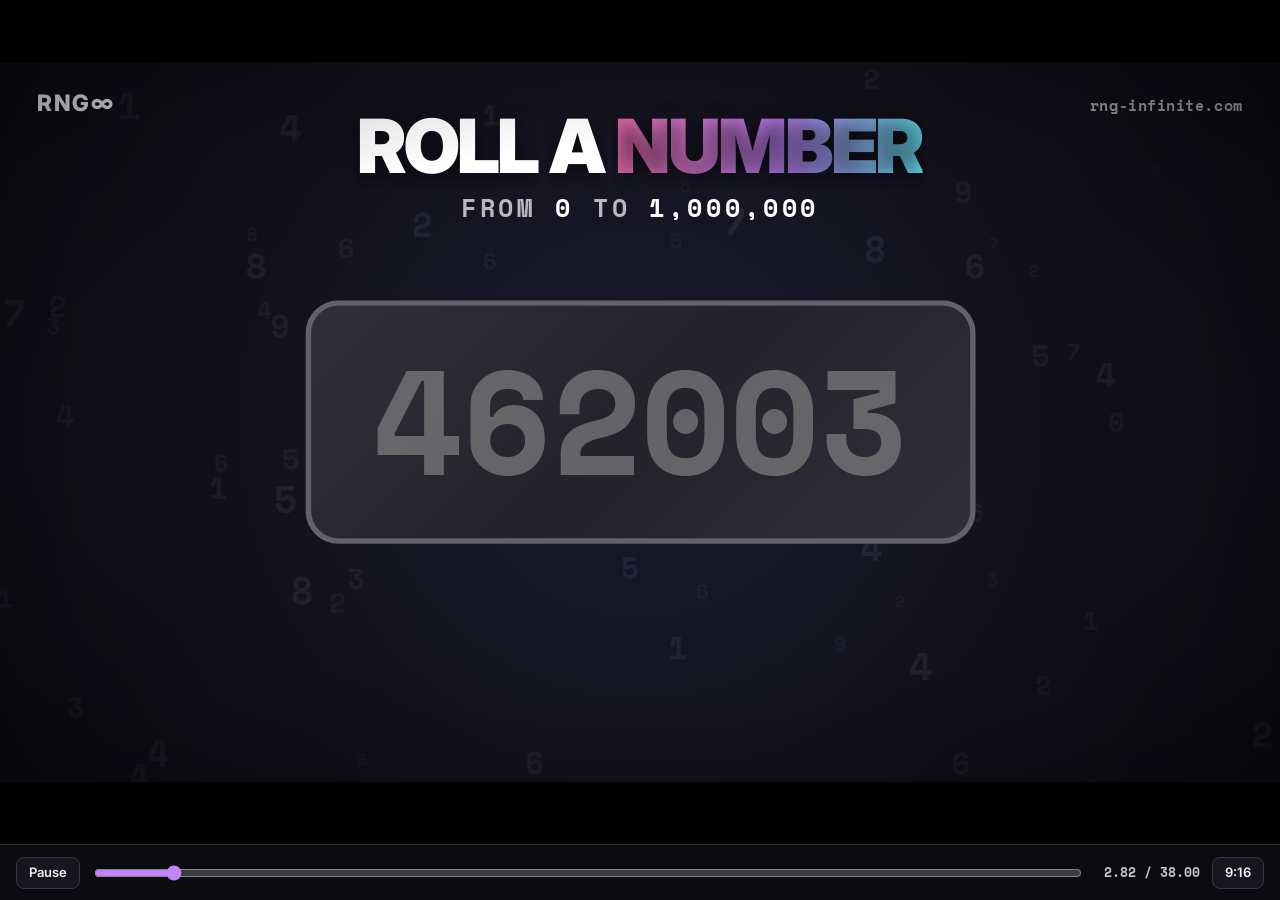
==== commit eb13c780: "Trailer v2: a 38 s promo film of everything added since the first trailer Hook (only 10 numbers out " ====
--- a/trailer/index.html
+++ b/trailer/index.html
@@ -12,14 +12,15 @@
   <!-- Les styles du jeu : le trailer montre les vraies cartes, les vrais badges, les vrais cadres de duel. -->
   <link rel="stylesheet" href="../css/style.css">
   <link rel="stylesheet" href="../css/premium.css">
+  <link rel="stylesheet" href="../css/buttons.css">
   <link rel="stylesheet" href="trailer.css">
 </head>
 <body>
   <div id="viewport"><div id="stage"></div></div>
   <div id="hud">
     <button id="hud-play" title="Space">Pause</button>
-    <input id="hud-seek" type="range" min="0" max="27" step="0.016667" value="0" aria-label="Time">
-    <span class="time" id="hud-time">0.00 / 27.00</span>
+    <input id="hud-seek" type="range" min="0" max="38" step="0.016667" value="0" aria-label="Time">
+    <span class="time" id="hud-time">0.00 / 38.00</span>
     <a id="hud-format" href="?format=v">9:16</a>
   </div>
 
@@ -28,7 +29,6 @@
   <script src="../js/engine.js"></script>
   <script src="../js/shop.js"></script>
   <script src="../js/skinfx.js"></script>
-  <script src="../js/emotes.js"></script>
   <script src="trailer.js"></script>
 </body>
 </html>
--- a/css/style.css
+++ b/css/style.css
@@ -89,6 +89,30 @@
 }
 
 /* ------------------------------------------------------------------ rareté : variables par tier */
+/* Garbage (gris sale) et Land waste (vert toxique) : les raretés tout en bas, sous Trash (2026-10-16). */
+:root { --tier-garbage: #78716c; --tier-landwaste: #4d7c0f; --chart-garbage: #a8a29e; --chart-landwaste: #84cc16; }
+[data-tier="garbage"] {
+  --t-from: #f5f5f4; --t-via: #e7e5e4; --t-to: #f5f5f4; --t-border: #78716c; --t-glow: none;
+  --t-text: #44403c; --t-pill-text: #44403c; --t-pill-bg: #e7e5e4; --t-pill-border: #a8a29e;
+  --t-hl: #a8a29e; --t-hl-border: #57534e; --t-accent: var(--tier-garbage); --t-shimmer: 0;
+}
+[data-tier="landwaste"] {
+  --t-from: #ecfccb; --t-via: #f7fee7; --t-to: #d9f99d; --t-border: #65a30d; --t-glow: 0 0 18px rgba(132, 204, 22, .55);
+  --t-text: #365314; --t-pill-text: #365314; --t-pill-bg: #ecfccb; --t-pill-border: #84cc16;
+  --t-hl: #a3e635; --t-hl-border: #3f6212; --t-accent: var(--tier-landwaste); --t-shimmer: 1;
+}
+.dark [data-tier="garbage"] {
+  --t-from: rgba(68, 64, 60, .7); --t-via: #27272a; --t-to: rgba(68, 64, 60, .7); --t-border: #78716c;
+  --t-text: #d6d3d1; --t-pill-text: #d6d3d1; --t-pill-bg: rgba(41, 37, 36, .6); --t-pill-border: rgba(120, 113, 108, .7);
+}
+.dark [data-tier="landwaste"] {
+  --t-from: rgba(54, 83, 20, .75); --t-via: #1a2e05; --t-to: rgba(54, 83, 20, .75); --t-border: #84cc16; --t-glow: 0 0 22px rgba(163, 230, 53, .5);
+  --t-text: #d9f99d; --t-pill-text: #d9f99d; --t-pill-bg: rgba(26, 46, 5, .7); --t-pill-border: rgba(132, 204, 22, .7);
+}
+@media (prefers-color-scheme: dark) {
+  :root:not([data-theme="light"]) [data-tier="garbage"] { --t-from: rgba(68, 64, 60, .7); --t-via: #27272a; --t-to: rgba(68, 64, 60, .7); --t-border: #78716c; --t-text: #d6d3d1; --t-pill-text: #d6d3d1; --t-pill-bg: rgba(41, 37, 36, .6); --t-pill-border: rgba(120, 113, 108, .7); }
+  :root:not([data-theme="light"]) [data-tier="landwaste"] { --t-from: rgba(54, 83, 20, .75); --t-via: #1a2e05; --t-to: rgba(54, 83, 20, .75); --t-border: #84cc16; --t-glow: 0 0 22px rgba(163, 230, 53, .5); --t-text: #d9f99d; --t-pill-text: #d9f99d; --t-pill-bg: rgba(26, 46, 5, .7); --t-pill-border: rgba(132, 204, 22, .7); }
+}
 [data-tier="trash"] {
   --t-from: #fffbeb; --t-via: #ffffff; --t-to: #fffbeb; --t-border: #fcd34d; --t-glow: none;
   --t-text: #92400e; --t-pill-text: #78350f; --t-pill-bg: #fffbeb; --t-pill-border: #fde68a;
@@ -198,8 +222,7 @@
   justify-content: space-between;
   gap: .75rem;
   padding: .55rem 1rem;
-  background: color-mix(in srgb, var(--site-bg) 88%, transparent);
-  backdrop-filter: blur(8px);
+  background: var(--site-bg); /* opaque : à 88 % le texte de la page se lisait à travers les onglets en défilant */
 }
 .topbar-left, .topbar-right { display: flex; align-items: center; gap: .6rem; min-width: 0; }
 .logo {
@@ -739,7 +762,7 @@
 /* classement en ligne */
 #today-slot .feature-card { margin-top: 1.8rem; }
 .lb-card { margin-top: 1.4rem; border: 1px solid var(--outline); border-radius: .6rem; background: var(--surface); overflow: hidden; }
-.lb-tabs { display: grid; grid-template-columns: repeat(4, 1fr); border-bottom: 1px solid var(--outline); }
+.lb-tabs { display: grid; grid-template-columns: repeat(6, 1fr); border-bottom: 1px solid var(--outline); }
 .lb-tabs button {
   border: 0;
   border-bottom: 2px solid transparent;
@@ -928,6 +951,15 @@
 @media (prefers-color-scheme: dark) { :root:not([data-theme="light"]) .title-owner { --owner-a: #e11d48; --owner-b: #fb7185; --owner-shine: #fff1f2; } }
 :root[data-theme="dark"] .title-owner { --owner-a: #e11d48; --owner-b: #fb7185; --owner-shine: #fff1f2; }
 .page-title .title-owner { font-size: .9rem; }
+/* Manager : même traitement que Owner, en bleu, avec une petite invite de terminal « >_ » à la place de la couronne. */
+.title-manager { --owner-a: #1d4ed8; --owner-b: #2563eb; --owner-shine: #bfdbfe; align-items: center; }
+.dark .title-manager, :root[data-theme="dark"] .title-manager { --owner-a: #2563eb; --owner-b: #60a5fa; --owner-shine: #eff6ff; }
+@media (prefers-color-scheme: dark) { :root:not([data-theme="light"]) .title-manager { --owner-a: #2563eb; --owner-b: #60a5fa; --owner-shine: #eff6ff; } }
+.title-manager::before {
+  content: '>_'; font: 800 .82em/1 var(--font-mono); letter-spacing: -.04em; padding: .22em .34em .26em; border-radius: .34em;
+  background: linear-gradient(140deg, #0b1220, #172554); -webkit-text-fill-color: #93c5fd; color: #93c5fd;
+  box-shadow: inset 0 0 0 1px rgba(147, 197, 253, .55), 0 0 .5em rgba(59, 130, 246, .35);
+}
 @keyframes owner-sheen { 0%, 70% { background-position: 100% 0; } 100% { background-position: 0 0; } }
 .lb-who { display: flex; align-items: center; min-width: 0; }
 .lb-who .lb-name { flex: 0 1 auto; }
@@ -1572,6 +1604,46 @@
 .side-diamond::after { font-size: 1.1rem; animation: gem-glint 2.4s ease-in-out infinite; }
 @keyframes gem-glint { 0%, 70%, 100% { filter: none; transform: none; } 80% { filter: brightness(1.8) drop-shadow(0 0 6px #fff); transform: scale(1.2) rotate(-10deg); } }
 
+/* ================================================================== Bakery : pain et cookies tout juste sortis du four (2026-10-13)
+   Une plaque de cuisson et son papier sulfurisé ; les chiffres en pâte dorée, croûte plus foncée sur les bords,
+   pépites de chocolat et graines de sésame ; ils lèvent en cuisant. La vapeur qui monte à la fin de la révélation
+   est dessinée par js/skinfx.js. */
+.num-card.skin-bakery {
+  background:
+    linear-gradient(97deg, transparent 38%, rgba(160, 120, 70, .08) 39%, transparent 41%),
+    linear-gradient(8deg, transparent 62%, rgba(160, 120, 70, .07) 63%, transparent 65%),
+    radial-gradient(ellipse 80% 70% at 50% 40%, #fbf3e2, #f1e2c4 75%, #e6d1a8);
+  border: 3px solid #3b2a1e; border-radius: .7rem;
+  box-shadow: 0 0 0 2px #6b4f3a, inset 0 0 0 4px #2f2219, inset 0 0 0 5px rgba(255, 255, 255, .12), inset 0 0 18px rgba(120, 80, 40, .35), 0 0 18px rgba(245, 158, 11, .25), 0 10px 18px rgba(0, 0, 0, .35);
+}
+.skin-bakery .slot {
+  position: relative; font-family: 'Inter', system-ui, sans-serif; font-weight: 900; width: .66em; color: transparent;
+  background:
+    radial-gradient(ellipse .05em .035em at 30% 30%, #3b1f0e 60%, transparent 75%) 0 0 / .41em .37em,
+    radial-gradient(ellipse .04em .03em at 70% 60%, #4a2812 60%, transparent 75%) .19em .11em / .53em .44em,
+    radial-gradient(ellipse .022em .012em, #fff6dc 60%, transparent 80%) .07em .24em / .29em .31em,
+    linear-gradient(180deg, #ffe2a3 0%, #f2b15a 26%, #d98a34 55%, #b5651d 82%, #8a4513 100%);
+  -webkit-background-clip: text; background-clip: text;
+  -webkit-text-stroke: .018em rgba(110, 52, 14, .85);
+  filter: drop-shadow(0 .04em 0 #6b3410) drop-shadow(0 .09em .1em rgba(60, 30, 10, .4));
+}
+.skin-bakery .slot.ghost { opacity: .25; }
+/* Pendant le tirage : la pâte est pétrie (s'écrase, s'étire). */
+.skin-bakery .slot.spinning { opacity: .85; animation: bakery-knead .2s var(--ease-in-out) infinite alternate; }
+@keyframes bakery-knead { from { transform: scale(1.1, .88) translateY(.04em); filter: saturate(.4) brightness(1.2); } to { transform: scale(.92, 1.08) translateY(-.03em); filter: saturate(.55) brightness(1.15); } }
+/* Il se pose : pâte crue et pâle, qui lève puis dore. */
+.skin-bakery .slot.revealed { animation: bakery-rise .6s var(--ease-out) backwards; }
+@keyframes bakery-rise {
+  0% { transform: scale(.9, .72) translateY(.12em); filter: saturate(.25) brightness(1.3); }
+  55% { transform: scale(1.04, 1.08) translateY(-.03em); filter: saturate(.8) brightness(1.12) drop-shadow(0 0 .2em rgba(255, 179, 71, .8)); }
+  100% { transform: none; }
+}
+.side-bakery { --side-border: #b5651d; --side-glow: 0 0 14px rgba(245, 158, 11, .25); --side-ink: #b5651d;
+  --side-bg: repeating-linear-gradient(0deg, rgba(220, 38, 38, .09) 0 10px, transparent 10px 20px), repeating-linear-gradient(90deg, rgba(220, 38, 38, .09) 0 10px, transparent 10px 20px), linear-gradient(180deg, rgba(251, 243, 226, .25), rgba(230, 209, 168, .18));
+  --deco-a: '🥖'; --deco-b: '🍪 🥐'; }
+.side-bakery::before { font-size: 1.15rem; animation: bakery-wobble 3s ease-in-out infinite; }
+@keyframes bakery-wobble { 0%, 100% { transform: rotate(-6deg); } 50% { transform: rotate(6deg) translateY(-1px); } }
+
 /* ================================================================== duels à 3 joueurs ou plus : plus léger (2026-09-28)
    Avec 10 cartes animées (bots aux skins au hasard), les décors en boucle font saccader les petites machines :
    on garde les cartes et leurs révélations, on coupe les animations de décor permanentes des cadres. */
@@ -2156,6 +2228,11 @@
 .add-friend { font-size: .7rem; vertical-align: middle; margin-left: .5rem; }
 @media (max-width: 560px) { .nav a span { display: none; } }
 .friend-actions a, .friend-row a.btn-roll { text-decoration: none; }
+/* Pièces offertes à un ami (2026-10-13) : fenêtre « Give coins » ; sur téléphone, le bouton ne garde que 🎁. */
+.gift-presets { margin-bottom: .6rem; }
+.gift-presets .chip:disabled { opacity: .4; cursor: not-allowed; }
+.gift-left { margin: .5rem 0 0; }
+@media (max-width: 560px) { .friend-actions .gift-label { display: none; } }
 .case-cell { justify-content: flex-end; min-height: 5.2rem; }
 .case-cell .num-card.sm { font-size: .8rem; max-width: 5.4rem; }
 
@@ -2229,6 +2306,9 @@
 .case-contents { display: flex; gap: 3px; justify-content: center; flex-wrap: wrap; max-width: 9rem; }
 .case-contents i { width: 12px; height: 5px; border-radius: 2px; background: var(--rar); }
 @media (max-width: 560px) { .case-cell { width: 6rem; min-height: 5.6rem; } }
+/* Caisse de fonds d'écran : des mini-aperçus de fonds dans la bande, un plus grand au résultat. */
+.wall-preview.case-wall { width: 100%; height: 4.3rem; margin: 0; align-self: stretch; }
+.wall-preview.case-wall.md { width: min(20rem, 100%); height: 9rem; margin: 0 auto; box-shadow: 0 0 0 2px var(--rar), 0 0 28px color-mix(in srgb, var(--rar) 60%, transparent); }
 .case-rarity { display: block; width: max-content; margin: 0 auto .7rem; }
 .room-noreward { max-width: 30rem; margin: .2rem auto .6rem; text-align: center; }
 
@@ -2346,7 +2426,9 @@
   filter: drop-shadow(0 0 .18em rgba(251, 146, 60, .7));
 }
 .skin-vaporwave .slot {
-  position: relative; z-index: 1; width: .74em; padding: 0 .05em; margin: 0 -.05em; font-size: .86em;
+  /* Italique : la zone remplie (padding) déborde de chaque côté pour couvrir les jambages penchés, sinon le chiffre perdait
+     un morceau ; un peu plus large pour que le 4 et le 1 ne se chevauchent plus (signalé par A Dude, 2026-10-18). */
+  position: relative; z-index: 1; width: .8em; padding: 0 .1em; margin: 0 -.03em; font-size: .86em;
   font-family: var(--font-sans); font-weight: 800; font-style: italic; font-variant-numeric: tabular-nums;
   background: linear-gradient(180deg, #ffffff 0%, #a5f3fc 22%, #e0f7ff 40%, #ffffff 46%, #312e81 49.5%, #f5d0fe 55%, #f472b6 76%, #fdba74 100%) 0 50% / 100% 170%;
   -webkit-background-clip: text; background-clip: text; color: transparent;
@@ -2409,10 +2491,30 @@
 
 /* Journal des mises à jour : au-dessus du lien GitHub ; pastille rouge tant que la dernière entrée n'est pas lue. */
 .gh-corner.news-corner { bottom: 60px; font-size: 1rem; cursor: pointer; }
-.news-corner.unread::after { content: ''; position: absolute; top: 2px; right: 2px; width: 10px; height: 10px; border-radius: 50%; background: #ef4444; box-shadow: 0 0 0 2px var(--site-bg); animation: news-pulse 1.8s ease-in-out infinite; }
+.news-corner.unread::after, .idea-corner.unread::after, .gc-corner.unread::after { content: ''; position: absolute; top: 2px; right: 2px; width: 10px; height: 10px; border-radius: 50%; background: #ef4444; box-shadow: 0 0 0 2px var(--site-bg); animation: news-pulse 1.8s ease-in-out infinite; }
 @keyframes news-pulse { 50% { transform: scale(1.25); } }
 .news-list { display: grid; gap: .9rem; max-height: 60vh; overflow-y: auto; }
 .news-item ul { margin: .3rem 0 0; padding-left: 1.1rem; font-size: .86rem; line-height: 1.5; }
+/* Annonces du créateur (idée de jaxoncool43, 2026-10-26) : en tête de What's new, et l'onglet Announce de la page Owner */
+.ann-list { max-height: none; overflow: visible; margin-bottom: .9rem; padding-bottom: .9rem; border-bottom: 1px solid var(--outline); }
+.ann-item { padding: .6rem .75rem; border-radius: .6rem; background: var(--surface); border-left: 3px solid #6366f1; }
+.ann-item.ann-important { border-left-color: #ef4444; }
+.ann-title { margin: .2rem 0 .25rem; font-size: .98rem; overflow-wrap: anywhere; }
+.ann-text { margin: 0; font-size: .86rem; line-height: 1.5; white-space: pre-line; overflow-wrap: anywhere; }
+.ann-form { display: grid; gap: .5rem; }
+.ann-form textarea { resize: vertical; }
+.ann-opts { display: flex; flex-wrap: wrap; gap: .4rem 1rem; font-size: .86rem; }
+.ann-foot { display: flex; justify-content: space-between; align-items: center; gap: .5rem; }
+.ann-row .ann-text { margin: .3rem 0 .4rem; }
+/* Feuille de route publique #/roadmap (idée de Phong67, 2026-10-26) */
+.rm-intro { margin: -.4rem 0 1rem; }
+.rm-panel { margin-bottom: 1rem; }
+.rm-list { list-style: none; margin: 0; padding: 0; display: grid; gap: .55rem; }
+.rm-item { padding: .55rem .7rem; border-radius: .55rem; background: var(--surface); border: 1px solid var(--outline); min-width: 0; }
+.rm-text { margin: 0 0 .25rem; font-size: .9rem; line-height: 1.45; overflow-wrap: anywhere; }
+.rm-by { font-size: .76rem; color: var(--muted, inherit); opacity: .8; }
+.idea-roadmap, .rm-about { margin: 0 0 .6rem; font-size: .86rem; }
+.idea-roadmap a, .rm-about a { font-weight: 600; }
 
 /* ------------------------------------------------------------------ Casino : onglets des jeux, mise, Crash, Mines, Plinko */
 .g-tabs { display: grid; grid-template-columns: repeat(5, minmax(0, 1fr)); gap: .5rem; margin: .4rem 0 .8rem; }
@@ -2421,6 +2523,20 @@
 .g-tab:hover { transform: translateY(-2px); border-color: var(--outline-strong); }
 .g-tab.on { color: #fde68a; border-color: #eab308; background: linear-gradient(180deg, rgba(234, 179, 8, .18), rgba(234, 179, 8, .04)), var(--surface); box-shadow: 0 0 0 1px rgba(234, 179, 8, .35), 0 0 22px rgba(234, 179, 8, .18); }
 .g-tab.on i { filter: none; transform: scale(1.15); }
+/* Ordre des onglets (idée de jia jun, 2026-10-24) : mode « Reorder », flèches dans chaque onglet, glisser-déposer. */
+.g-order-row { display: flex; justify-content: flex-end; gap: .5rem; margin: -.45rem 0 .7rem; }
+.g-order-btn, .g-order-reset { padding: .2rem .55rem; border: 1px solid var(--outline); border-radius: 999px; background: none; color: var(--prose-3); font: 700 .7rem var(--font-sans); cursor: pointer; }
+.g-order-btn:hover, .g-order-reset:hover { color: var(--prose); border-color: var(--outline-strong); }
+.g-order-btn[aria-pressed="true"] { color: #a16207; border-color: #eab308; }
+.dark .g-order-btn[aria-pressed="true"], :root[data-theme="dark"] .g-order-btn[aria-pressed="true"] { color: #fde68a; }
+/* pas de tremblement : les flèches doivent rester immobiles sous le doigt */
+.g-tabs.editing .g-tab { position: relative; cursor: grab; border-style: dashed; border-color: color-mix(in srgb, #eab308 55%, var(--outline)); }
+.g-tabs.editing .g-tab:hover { transform: none; }
+/* les flèches ont leur propre ligne sous le nom : rien ne les recouvre, même dans un onglet de 55 px */
+.g-moves { display: flex; justify-content: center; gap: .25rem; width: 100%; margin-top: .2rem; }
+.g-move { flex: 1 1 0; max-width: 2rem; height: 1.5rem; padding: 0; border: 0; border-radius: .4rem; background: color-mix(in srgb, var(--prose) 12%, transparent); color: var(--prose-2); font-size: .72rem; line-height: 1; cursor: pointer; }
+.g-move:hover { background: color-mix(in srgb, #eab308 30%, transparent); color: var(--prose); }
+.g-tabs.editing .g-tab:first-child .g-move[data-move="-1"], .g-tabs.editing .g-tab:last-child .g-move[data-move="1"] { visibility: hidden; }
 .g-bet { display: flex; align-items: center; justify-content: center; gap: .8rem; margin-bottom: .9rem; }
 .g-bet .gchips { margin: 0; }
 .gchip[data-chip="500"] { background: #b45309; } .gchip[data-chip="1000"] { background: #111113; border-color: #eab308; color: #fde68a; }
@@ -2495,3 +2611,4774 @@
 .mn-cell { position: relative; }
 @keyframes mn-boom { from { transform: scale(.2); opacity: 1; } to { transform: scale(1.6); opacity: 0; } }
 @media (max-width: 560px) { .rw-scene { height: 12.5rem; } .pcard { width: 2.7rem; height: 3.9rem; } .pc-front em { font-size: 1.3rem; } .bj-shoe { display: none; } }
+
+/* Classement des pièces, solde dans le duel et au casino. */
+.lb-coins { font-weight: 700; color: var(--ep-text, #fbbf24); white-space: nowrap; }
+.d-wallet { margin: .45rem 0 0; font-weight: 700; color: var(--prose); }
+.g-head { display: flex; align-items: center; justify-content: space-between; gap: 1rem; flex-wrap: wrap; }
+.g-wallet { display: grid; justify-items: end; padding: .45rem .9rem; border-radius: .7rem; border: 1px solid #eab308; background: linear-gradient(180deg, rgba(234, 179, 8, .16), rgba(234, 179, 8, .04)); box-shadow: 0 0 18px rgba(234, 179, 8, .15); }
+.g-wallet b { font-size: 1.25rem; color: #fde68a; }
+@media (max-width: 560px) { .lb-tabs button { font-size: .6rem; padding-inline: .1rem; } }
+
+/* Les quatre ronds (nouveautés, GitHub, idée, café) : fixes dans les coins sur grand écran, où les marges sont vides ;
+   en dessous de 900 px ils recouvraient des boutons en défilant, donc ils se rangent en bas de page. */
+.corners { display: contents; }
+@media (max-width: 900px) {
+  .corners { display: flex; flex-wrap: wrap; justify-content: center; gap: .7rem; padding: 0 0 1.4rem; position: relative; z-index: 1; }
+  .corners .gh-corner { position: relative; inset: auto; opacity: .9; }
+  .app { padding-bottom: 2rem; }
+}
+/* Très petit téléphone (320 px) : huit onglets, la langue et le joueur tiennent sans se chevaucher. */
+@media (max-width: 350px) {
+  .topbar .icon-link { display: none; }
+  .logo { letter-spacing: 0; font-size: .92rem; }
+  .nav a { padding: .42rem .17rem; }
+  .topbar { padding-inline: .45rem; }
+}
+
+/* Fenêtres : un titre long passe à la ligne avant la croix au lieu de glisser dessous ; sur un écran de 320 px,
+   marges resserrées pour que le bouton Google (largeur imposée par Google) tienne dedans. */
+.modal h2 { padding-right: 1.9rem; }
+@media (max-width: 350px) {
+  .modal-backdrop { padding-inline: .5rem; }
+  .modal { padding-inline: .8rem; }
+}
+/* Casino sur petit téléphone : « BLACKJACK » débordait de son onglet. */
+@media (max-width: 400px) { .g-tabs { gap: .3rem; } .g-tab { padding-inline: .1rem; } .g-tab span { font-size: .5rem; } }
+/* Casino : le texte d'introduction remontait sous la boîte « Your coins » (marge négative prévue pour un titre seul). */
+.g-head + .profile-sub { margin-top: .4rem; }
+/* Annonce cliquable (quête terminée : ramène à l'accueil pour récupérer les pièces). */
+.toast.link { cursor: pointer; }
+@media (max-width: 560px) { .toast { max-width: calc(100vw - 1.5rem); width: max-content; text-align: center; } }
+/* Carte de tirage à partager : aperçu dans la fenêtre de partage. */
+.share-card { display: block; width: 100%; height: auto; aspect-ratio: 1200 / 630; border-radius: .6rem; background: #0d0b14; box-shadow: 0 10px 30px rgba(0, 0, 0, .35); }
+.share-actions { justify-content: center; margin-top: .9rem; }
+.share-note { text-align: center; margin: .7rem 0 0; }
+.modal:has(.share-card) { width: min(100%, 40rem); }
+
+/* ------------------------------------------------------------------ raretés au-dessus de Mythic (cartes seulement)
+   Celestial : glace et ciel. Divine : or blanc. Godlike : or rose (idée de MAYO, 2026-10-16). Infinite : blanc prismatique dont le halo fait le tour des couleurs. */
+[data-tier="celestial"] {
+  --t-from: #cffafe; --t-via: #f0f9ff; --t-to: #e0e7ff; --t-border: #67e8f9;
+  --t-glow: 0 0 18px rgba(34, 211, 238, .35), 0 0 34px rgba(129, 140, 248, .18);
+  --t-text: #0e7490; --t-pill-text: #0e7490; --t-pill-bg: #ecfeff; --t-pill-border: #67e8f9;
+  --t-hl: #a5f3fc; --t-hl-border: #0891b2; --t-accent: #0891b2; --t-shimmer: 1;
+}
+[data-tier="divine"] {
+  --t-from: #fef9c3; --t-via: #fffef5; --t-to: #fde68a; --t-border: #facc15;
+  --t-glow: 0 0 20px rgba(250, 204, 21, .45), 0 0 40px rgba(245, 158, 11, .2);
+  --t-text: #854d0e; --t-pill-text: #854d0e; --t-pill-bg: #fefce8; --t-pill-border: #facc15;
+  --t-hl: #fef08a; --t-hl-border: #ca8a04; --t-accent: #ca8a04; --t-shimmer: 1;
+}
+[data-tier="godlike"] {
+  --t-from: #ffe4e6; --t-via: #fffbeb; --t-to: #fef08a; --t-border: #fb7185;
+  --t-glow: 0 0 22px rgba(251, 113, 133, .5), 0 0 44px rgba(250, 204, 21, .3);
+  --t-text: #9f1239; --t-pill-text: #9f1239; --t-pill-bg: #fff1f2; --t-pill-border: #fb7185;
+  --t-hl: #fecdd3; --t-hl-border: #e11d48; --t-accent: #e11d48; --t-shimmer: 1;
+}
+[data-tier="infinite"] {
+  --t-from: #fce7f3; --t-via: #ffffff; --t-to: #dbeafe; --t-border: #c084fc;
+  --t-glow: 0 0 22px rgba(192, 132, 252, .5), 0 0 46px rgba(96, 165, 250, .25);
+  --t-text: #111827; --t-pill-text: #6d28d9; --t-pill-bg: #faf5ff; --t-pill-border: #c084fc;
+  --t-hl: #f5d0fe; --t-hl-border: #7c3aed; --t-accent: #7c3aed; --t-shimmer: 1;
+}
+.dark [data-tier="celestial"] {
+  --t-from: rgba(14, 116, 144, .55); --t-via: rgba(30, 41, 59, .7); --t-to: rgba(55, 48, 163, .5); --t-border: #22d3ee;
+  --t-glow: 0 0 22px rgba(34, 211, 238, .5), 0 0 44px rgba(129, 140, 248, .25);
+  --t-text: #ecfeff; --t-pill-text: #67e8f9; --t-pill-bg: rgba(8, 51, 68, .5); --t-pill-border: rgba(34, 211, 238, .6);
+}
+.dark [data-tier="divine"] {
+  --t-from: rgba(133, 77, 14, .6); --t-via: rgba(66, 32, 6, .6); --t-to: rgba(161, 98, 7, .55); --t-border: #facc15;
+  --t-glow: 0 0 24px rgba(250, 204, 21, .55), 0 0 50px rgba(245, 158, 11, .28);
+  --t-text: #fefce8; --t-pill-text: #fde047; --t-pill-bg: rgba(66, 32, 6, .5); --t-pill-border: rgba(250, 204, 21, .6);
+}
+.dark [data-tier="godlike"] {
+  --t-from: rgba(159, 18, 57, .6); --t-via: rgba(66, 32, 6, .6); --t-to: rgba(161, 98, 7, .5); --t-border: #fb7185;
+  --t-glow: 0 0 26px rgba(251, 113, 133, .55), 0 0 52px rgba(250, 204, 21, .3);
+  --t-text: #fff1f2; --t-pill-text: #fda4af; --t-pill-bg: rgba(76, 5, 25, .5); --t-pill-border: rgba(251, 113, 133, .65);
+}
+.dark [data-tier="infinite"] {
+  --t-from: rgba(131, 24, 67, .5); --t-via: rgba(49, 46, 129, .55); --t-to: rgba(6, 78, 59, .45); --t-border: #f5d0fe;
+  --t-glow: 0 0 26px rgba(255, 255, 255, .45), 0 0 56px rgba(192, 132, 252, .4);
+  --t-text: #ffffff; --t-pill-text: #f5d0fe; --t-pill-bg: rgba(59, 7, 100, .5); --t-pill-border: rgba(245, 208, 254, .65);
+}
+[data-tier="celestial"] .card-stage.lit .rays { opacity: .55; animation-duration: 7s; }
+[data-tier="divine"] .card-stage.lit .rays { opacity: .62; animation-duration: 6s; }
+[data-tier="godlike"] .card-stage.lit .rays { opacity: .66; animation-duration: 5s; }
+[data-tier="infinite"] .card-stage.lit .rays { opacity: .7; animation-duration: 4.5s; }
+/* Les pastilles des trois raretés brillent ; celle d'Infinite fait défiler un arc-en-ciel. */
+.pill[data-tier="celestial"], .pill[data-tier="divine"], .pill[data-tier="godlike"], .pill[data-tier="infinite"] { font-weight: 800; box-shadow: 0 0 10px color-mix(in srgb, var(--t-pill-border) 60%, transparent); }
+.pill[data-tier="infinite"] {
+  color: #fff; border-color: transparent; text-shadow: 0 1px 2px rgba(0, 0, 0, .45);
+  background: linear-gradient(90deg, #ec4899, #a855f7, #3b82f6, #10b981, #eab308, #f97316, #ec4899) 0 0 / 300% 100%;
+  animation: tier-rainbow 5s linear infinite;
+}
+@keyframes tier-rainbow { to { background-position: 300% 0; } }
+@media (prefers-reduced-motion: reduce) { .pill[data-tier="infinite"] { animation: none; } }
+
+/* Shop : niveaux de vitesse du tirage. */
+.speed-row { display: flex; align-items: center; gap: .9rem; flex-wrap: wrap; }
+.speed-pips { display: flex; gap: .3rem; }
+.speed-pips i { width: 1.5rem; height: .6rem; border-radius: .3rem; background: var(--surface-dim); border: 1px solid var(--outline); transform: skewX(-18deg); }
+.speed-pips i.on { background: linear-gradient(90deg, #f472b6, #818cf8); border-color: transparent; box-shadow: 0 0 10px rgba(192, 132, 252, .5); }
+.speed-text { display: grid; gap: .1rem; flex: 1 1 10rem; min-width: 0; }
+.speed-note { margin: .7rem 0 0; }
+
+/* Shop : onglets de catégorie (une seule catégorie affichée à la fois). */
+.shop-tabs { display: grid; grid-template-columns: repeat(6, minmax(0, 1fr)); gap: .45rem; margin: 0 0 1rem; }
+.shop-tabs button { display: flex; align-items: center; justify-content: center; gap: .45rem; padding: .7rem .4rem; border-radius: .7rem; border: 1px solid var(--outline); background: var(--surface); color: var(--prose-2); font: 800 .78rem var(--font-sans); letter-spacing: .04em; text-transform: uppercase; cursor: pointer; transition: transform .15s ease, border-color .15s ease, color .15s ease; }
+.shop-tabs button i { font-style: normal; font-size: 1.1rem; line-height: 1; filter: grayscale(.6); }
+.shop-tabs button:hover { transform: translateY(-1px); border-color: var(--outline-strong); color: var(--prose); }
+.shop-tabs button.on { color: var(--prose); border-color: transparent; background: linear-gradient(var(--surface), var(--surface)) padding-box, linear-gradient(120deg, #f472b6, #c084fc, #818cf8) border-box; box-shadow: 0 0 18px rgba(192, 132, 252, .22); }
+.shop-tabs button.on i { filter: none; }
+.shop-pane > .panel + .panel { margin-top: 1rem; }
+.shop-more { grid-column: 1 / -1; margin: .4rem 0 0; text-align: center; }
+@media (max-width: 560px) {
+  .shop-tabs { gap: .3rem; }
+  .shop-tabs button { flex-direction: column; gap: .2rem; padding: .55rem .1rem; font-size: .56rem; letter-spacing: 0; }
+  .shop-tabs button i { font-size: 1.25rem; }
+}
+
+/* ------------------------------------------------------------------ duel : score compact, bouton de tirage toujours à l'écran
+   Avant : une ligne par joueur (223 px à six) poussait les cartes et le bouton sous l'écran. Le score devient une
+   bande de pastilles, et le bloc du bouton reste collé en bas de l'écran tant qu'on n'a pas défilé jusqu'à lui. */
+.room-board { display: grid; grid-template-columns: repeat(auto-fit, minmax(11rem, 1fr)); gap: .4rem; padding: 0; border: 0; background: none; margin-bottom: .8rem; }
+.room-board .board-row { min-width: 0; gap: .4rem; padding: .34rem .6rem; border: 1px solid var(--outline); border-radius: .6rem; background: var(--surface); font-size: .78rem; }
+.room-board .board-row:first-child { border-top: 1px solid var(--outline); }
+.room-board .board-row.me { border-color: color-mix(in srgb, var(--chart-accent) 55%, var(--outline)); }
+.room-board .board-row .rank { width: auto; }
+.board-who { display: flex; align-items: center; gap: .3rem; min-width: 0; overflow: hidden; white-space: nowrap; }
+.board-who > a, .board-who > .bot-name { overflow: hidden; text-overflow: ellipsis; }
+.board-who > .muted { display: none; }
+.room-board .board-metric { gap: .4rem; }
+.room-board .board-metric > .mono, .room-board .board-metric > .board-wins { min-width: 0; }
+.room-board .xp-bar { width: 3rem; }
+.room-actions {
+  position: sticky; bottom: .6rem; z-index: 15; width: fit-content; max-width: 100%; margin: 1rem auto .6rem; padding: .6rem .9rem .5rem;
+  border: 1px solid var(--outline); border-radius: 1rem; background: color-mix(in srgb, var(--site-bg) 90%, transparent); backdrop-filter: blur(10px);
+  box-shadow: 0 10px 30px rgba(0, 0, 0, .35);
+}
+.room-actions .hint { margin: .35rem 0 0; }
+.room-actions .hint:empty { display: none; }
+.room-actions .room-wait { margin: .2rem 0; }
+@media (max-width: 560px) {
+  .room-board { grid-template-columns: repeat(auto-fit, minmax(7.2rem, 1fr)); gap: .3rem; }
+  .room-board .board-row { padding: .28rem .45rem; font-size: .72rem; }
+  .room-board .board-xp, .room-board .xp-bar, .room-board .board-who .title-chip { display: none; }
+  .room-actions { bottom: .4rem; padding: .45rem .6rem .4rem; }
+  .room-actions .btn-roll { padding-block: .7rem; font-size: 1rem; }
+  .room-actions .hint kbd, .room-actions .hint { font-size: .7rem; }
+}
+/* Téléphone : pas de clavier, donc pas de « press Space » ; la pastille de score garde la place pour le nom. */
+@media (pointer: coarse) { .room-actions .hint:has(kbd) { display: none; } }
+@media (max-width: 560px) { .room-board .board-row .rank { display: none; } .room-board .board-wins { word-spacing: -.35em; } }
+
+/* Casino : bandeau « en direct » de la maison (donné / pris, dernières manches), sur une ligne, discret. */
+.g-live { display: flex; align-items: center; gap: .55rem .8rem; flex-wrap: wrap; margin: 0 0 .7rem; padding: .4rem .7rem; border: 1px solid var(--outline); border-radius: .6rem; background: var(--surface); font-size: .72rem; color: var(--prose-2); overflow: hidden; }
+.g-live .eyebrow { font-size: .62rem; margin: 0 0 0 -.3rem; }
+.g-live-dot { width: .45rem; height: .45rem; border-radius: 50%; background: #ef4444; box-shadow: 0 0 0 0 rgba(239, 68, 68, .6); animation: g-live-pulse 1.8s ease-out infinite; }
+@keyframes g-live-pulse { to { box-shadow: 0 0 0 .5rem rgba(239, 68, 68, 0); } }
+.g-live .up { color: #34d399; }
+.g-live .down { color: #f87171; }
+.g-live-feed { display: flex; gap: .4rem; flex: 1 1 12rem; min-width: 0; overflow: hidden; white-space: nowrap; justify-content: flex-end; mask-image: linear-gradient(90deg, #000 85%, transparent); }
+.g-live-row { display: inline-flex; align-items: center; gap: .25rem; padding: .12rem .45rem; border-radius: 999px; background: var(--surface-dim); color: var(--prose-2); }
+.g-live-row b { font-size: .7rem; }
+@media (max-width: 560px) { .g-live-feed { flex-basis: 100%; justify-content: flex-start; } }
+@media (prefers-reduced-motion: reduce) { .g-live-dot { animation: none; } }
+
+/* Roulette : la roue inclinée en 3D déborde de sa zone et captait les clics des mises placées dessous (sur téléphone,
+   Red, Black et Even étaient inatteignables). Elle n'a rien de cliquable : elle laisse passer les clics. */
+.rw-scene, .rw-scene * { pointer-events: none; }
+/* … et elle passait aussi visuellement sur la première rangée de mises : la zone de la roue est agrandie. */
+.rw-scene { height: 16.5rem; margin-bottom: 1.4rem; }
+@media (max-width: 560px) { .rw-scene { height: 14rem; margin-bottom: 1.8rem; } }
+
+/* ------------------------------------------------------------------ casino : machine à sous (préfixe sm-)
+   Un meuble rouge et or : fronton à ampoules, vitre à trois rouleaux, ligne de gain, levier sur le côté, bac à pièces. */
+.g-tabs { grid-template-columns: repeat(6, minmax(0, 1fr)); }
+@media (max-width: 560px) { .g-tabs { grid-template-columns: repeat(3, minmax(0, 1fr)); } }
+.sm-machine { --c: 5.4rem; position: relative; width: fit-content; max-width: 100%; margin: .4rem auto .9rem; padding: .7rem .9rem .8rem; border-radius: 1.4rem 1.4rem 1rem 1rem;
+  background: linear-gradient(180deg, #b91c1c, #7f1d1d 55%, #450a0a); border: 3px solid #fbbf24;
+  box-shadow: 0 0 0 4px #78350f, 0 18px 40px rgba(0, 0, 0, .55), inset 0 2px 0 rgba(255, 255, 255, .25), inset 0 -10px 24px rgba(0, 0, 0, .35); }
+.sm-crown { display: flex; align-items: center; justify-content: center; gap: .6rem; margin-bottom: .6rem; }
+.sm-name { font: 900 1.25rem var(--font-sans); letter-spacing: .14em; color: #fde68a; text-shadow: 0 0 12px rgba(253, 224, 71, .8), 0 2px 0 #78350f; white-space: nowrap; }
+.sm-bulbs { display: flex; gap: .3rem; flex: 1 1 0; justify-content: space-between; min-width: 0; overflow: hidden; }
+.sm-bulbs i { flex: 0 0 auto; width: .5rem; height: .5rem; border-radius: 50%; background: #fde047; box-shadow: 0 0 8px #fde047; animation: sm-bulb 1.4s steps(1) infinite; }
+.sm-bulbs i:nth-child(odd) { animation-delay: -.7s; }
+@keyframes sm-bulb { 0%, 49% { opacity: 1; } 50%, 100% { opacity: .22; box-shadow: none; } }
+.sm-machine[data-state="spin"] .sm-bulbs i { animation-duration: .5s; }
+.sm-machine[data-state="tease"] .sm-bulbs i { animation-duration: .16s; background: #fb923c; box-shadow: 0 0 10px #fb923c; }
+.sm-machine[data-state="win"] .sm-bulbs i, .sm-machine[data-state="jackpot"] .sm-bulbs i { animation-duration: .22s; background: #4ade80; box-shadow: 0 0 10px #4ade80; }
+.sm-machine[data-state="jackpot"] { animation: sm-jackpot .5s ease-in-out 5; }
+@keyframes sm-jackpot { 50% { box-shadow: 0 0 0 4px #78350f, 0 0 60px rgba(253, 224, 71, .9), inset 0 2px 0 rgba(255, 255, 255, .25); transform: scale(1.012); } }
+.sm-body { display: flex; align-items: center; gap: .7rem; }
+.sm-window { position: relative; display: grid; grid-template-columns: repeat(3, var(--c)); gap: .35rem; height: calc(var(--c) * 3); padding: .35rem; border-radius: .7rem; overflow: hidden;
+  background: #0b0b10; border: 3px solid #fbbf24; box-shadow: inset 0 0 22px rgba(0, 0, 0, .9); box-sizing: content-box; }
+.sm-reel { position: relative; height: calc(var(--c) * 3); overflow: hidden; border-radius: .4rem; background: linear-gradient(180deg, #d4d4d8, #fafafa 22%, #ffffff 50%, #fafafa 78%, #d4d4d8); }
+.sm-strip { display: flex; flex-direction: column; will-change: transform; }
+.sm-strip.blur { filter: blur(1.6px); }
+.sm-cell { display: grid; place-items: center; height: var(--c); flex: 0 0 var(--c); }
+.sm-cell svg { width: 72%; height: 72%; filter: drop-shadow(0 2px 2px rgba(0, 0, 0, .25)); }
+.sm-reel.stopped { animation: sm-stop .28s ease-out; }
+@keyframes sm-stop { 30% { transform: translateY(5px); } 65% { transform: translateY(-2px); } }
+.sm-cell.win { animation: sm-win 0.55s ease-in-out infinite alternate; }
+@keyframes sm-win { from { transform: scale(1); filter: none; } to { transform: scale(1.16); filter: drop-shadow(0 0 10px #facc15) brightness(1.1); } }
+.sm-payline { position: absolute; left: 0; right: 0; top: 50%; height: calc(var(--c) + 2px); transform: translateY(-50%); border-block: 2px solid rgba(239, 68, 68, .75); pointer-events: none; box-shadow: 0 0 12px rgba(239, 68, 68, .35); }
+.sm-machine[data-state="win"] .sm-payline, .sm-machine[data-state="jackpot"] .sm-payline { border-color: #4ade80; box-shadow: 0 0 18px rgba(74, 222, 128, .7); }
+.sm-glass { position: absolute; inset: 0; pointer-events: none; background: linear-gradient(180deg, rgba(0, 0, 0, .55), transparent 26%, transparent 74%, rgba(0, 0, 0, .55)), linear-gradient(115deg, rgba(255, 255, 255, .16), transparent 30%); }
+.sm-lever { position: relative; flex: 0 0 1.5rem; width: 1.5rem; height: calc(var(--c) * 2.4); padding: 0; border: 0; background: none; cursor: pointer; }
+.sm-lever::before { content: ''; position: absolute; left: 50%; bottom: 8%; width: 1.3rem; height: 2.2rem; transform: translateX(-50%); border-radius: .4rem; background: linear-gradient(90deg, #52525b, #d4d4d8, #52525b); box-shadow: 0 3px 6px rgba(0, 0, 0, .5); }
+.sm-arm { position: absolute; left: 50%; bottom: 22%; width: .42rem; height: 68%; margin-left: -.21rem; border-radius: .2rem; background: linear-gradient(90deg, #a1a1aa, #f4f4f5, #71717a); transform-origin: 50% 100%; }
+.sm-arm i { position: absolute; left: 50%; top: -1rem; width: 1.5rem; height: 1.5rem; margin-left: -.75rem; border-radius: 50%; background: radial-gradient(circle at 35% 30%, #fecaca, #dc2626 55%, #7f1d1d); box-shadow: 0 3px 6px rgba(0, 0, 0, .5); }
+.sm-lever:hover .sm-arm i { filter: brightness(1.15); }
+.sm-lever.pull .sm-arm { animation: sm-pull .7s cubic-bezier(.3, .1, .3, 1); }
+@keyframes sm-pull { 35% { transform: scaleY(.28); } 100% { transform: scaleY(1); } }
+.sm-tray { height: 2rem; margin-top: .65rem; border-radius: .5rem; background: linear-gradient(180deg, #18181b, #27272a); border: 2px solid #78350f; display: grid; place-items: center; box-shadow: inset 0 4px 10px rgba(0, 0, 0, .7); }
+.sm-win { font-size: 1.15rem; font-weight: 700; color: #4ade80; text-shadow: 0 0 12px rgba(74, 222, 128, .7); }
+.sm-pays { display: flex; flex-wrap: wrap; justify-content: center; gap: .35rem .5rem; margin-top: .8rem; }
+.sm-pay { display: inline-flex; align-items: center; gap: .35rem; padding: .2rem .5rem; border-radius: 999px; border: 1px solid var(--outline); background: var(--surface-dim); font-size: .72rem; }
+.sm-pay-icons { display: inline-flex; gap: 1px; }
+.sm-pay-icons svg { width: 1.05rem; height: 1.05rem; }
+.sm-pay b { color: #fde68a; }
+@media (max-width: 560px) { .sm-machine { --c: 4.2rem; padding: .55rem .6rem .65rem; } .sm-name { font-size: .95rem; letter-spacing: .08em; } .sm-body { gap: .45rem; } .sm-bulbs i:nth-child(n+7) { display: none; } }
+@media (max-width: 350px) { .sm-machine { --c: 3.5rem; } }
+@media (prefers-reduced-motion: reduce) { .sm-bulbs i, .sm-cell.win, .sm-machine[data-state="jackpot"], .sm-reel.stopped { animation: none; } .sm-strip.blur { filter: none; } }
+.g-game[data-game="slots"] .actions { display: flex; }
+
+/* ------------------------------------------------------------------ page Owner : carte, heures, casino, joueurs */
+.o-section { margin: 1.8rem 0 .7rem; font-size: 1.05rem; font-weight: 800; text-transform: uppercase; letter-spacing: .03em; }
+.o-map-wrap { display: grid; grid-template-columns: minmax(0, 1fr) 15rem; gap: 1rem; align-items: start; }
+.o-map { display: block; width: 100%; height: auto; border-radius: .6rem; background: radial-gradient(ellipse at 50% 40%, rgba(129, 140, 248, .08), transparent 70%), var(--surface-dim); }
+.o-map path { fill: var(--surface-raised); stroke: var(--site-bg); stroke-width: .5; transition: filter .15s ease; }
+.o-map path:hover { filter: brightness(1.5); }
+.o-dot { fill: rgba(244, 114, 182, .75); stroke: #fff; stroke-width: .4; }
+.o-ping { fill: #f472b6; stroke: #fff; stroke-width: .5; transform-box: fill-box; transform-origin: center; animation: o-ping 1.8s ease-out infinite; }
+@keyframes o-ping { 0% { transform: scale(.7); opacity: 1; } 70% { transform: scale(2.1); opacity: .15; } 100% { transform: scale(.7); opacity: 1; } }
+.o-countries { display: grid; gap: .1rem; font-size: .78rem; }
+.o-country { display: grid; grid-template-columns: minmax(0, 1fr) auto 3.2rem; gap: .5rem; align-items: baseline; padding: .22rem 0; border-top: 1px solid var(--outline); }
+.o-country:first-child { border-top: 0; }
+.o-country > span:first-child { overflow: hidden; text-overflow: ellipsis; white-space: nowrap; }
+.o-country .panel-note { text-align: right; }
+.o-hours { display: grid; grid-template-columns: repeat(24, minmax(0, 1fr)); gap: 2px; height: 8rem; align-items: end; padding-bottom: 1.1rem; }
+.o-hour { position: relative; height: 100%; display: flex; align-items: flex-end; }
+.o-hour i { display: block; width: 100%; border-radius: 3px 3px 0 0; background: linear-gradient(180deg, #a855f7, #3b82f6); }
+.o-hour em { position: absolute; left: 0; right: 0; bottom: -1.1rem; text-align: center; font: 500 .6rem var(--font-mono); color: var(--prose-3); }
+.o-tr.c5 { grid-template-columns: minmax(6.5rem, 1.4fr) repeat(4, minmax(3rem, 1fr)); }
+.o-tr.c4 { grid-template-columns: minmax(6.5rem, 1.6fr) repeat(3, minmax(3rem, 1fr)); }
+.o-up { color: #34d399; } .o-down { color: #f87171; }
+@media (max-width: 760px) { .o-map-wrap { grid-template-columns: 1fr; } .o-countries { grid-template-columns: 1fr 1fr; column-gap: 1rem; } }
+@media (prefers-reduced-motion: reduce) { .o-ping { animation: none; } }
+.o-tr.c6 { grid-template-columns: 3.2rem repeat(4, minmax(2.6rem, 1fr)) minmax(5.6rem, 1.5fr); }
+.o-tr.c6 span, .o-tr.c5 span, .o-tr.c4 span { white-space: nowrap; overflow: hidden; text-overflow: ellipsis; }
+@media (max-width: 560px) { .o-countries { grid-template-columns: 1fr; } }
+
+/* Plinko : pièces de 1 et 5 visibles seulement sur ce jeu ; bouton qu'on peut marteler ou maintenir. */
+.gchip.pk-only { display: none; }
+.gchips[data-game="plinko"] .gchip.pk-only { display: inline-block; }
+.gchip[data-chip="1"] { background: #e4e4e7; color: #18181b; border-color: rgba(0, 0, 0, .45); }
+.gchip[data-chip="5"] { background: #0f766e; }
+.pk-hint { text-align: center; margin: .4rem 0 0; font-size: .7rem; }
+#pk-go { touch-action: manipulation; user-select: none; -webkit-user-select: none; -webkit-touch-callout: none; }
+.g-game[data-game="plinko"] .actions { display: flex; }
+
+/* Shop, onglet Améliorations : progression vers « Skip known badges ». */
+.up-progress { display: grid; gap: .25rem; flex: 0 0 9rem; }
+.up-progress .quest-bar { height: .6rem; }
+.up-progress .quest-bar > span { display: block; height: 100%; border-radius: 999px; background: linear-gradient(90deg, #f472b6, #818cf8); }
+
+/* Sous le bouton Google : le bonus d'association. */
+.google-promo { display: inline-block; margin: .1rem 0; padding: .2rem .6rem; border-radius: 999px; border: 1px solid #eab308; background: rgba(234, 179, 8, .12); color: #fde68a; font-size: .74rem; font-weight: 700; }
+:root:not(.dark) .google-promo { color: #854d0e; }
+
+/* ------------------------------------------------------------------ cagnotte du serveur */
+[data-fund-slot]:empty { display: none; }
+.fund-card { margin: 1rem auto; max-width: 34rem; padding: .7rem .9rem .75rem; border-radius: .8rem; border: 1px solid #e8a798; text-align: left;
+  background: radial-gradient(120% 100% at 0% 0%, rgba(251, 113, 133, .14), transparent 60%), var(--surface); }
+.shop-pane ~ .fund-card, .page-wide > [data-fund-slot] .fund-card { max-width: none; margin: 0 0 1rem; }
+.fund-head { display: flex; justify-content: space-between; align-items: baseline; gap: .6rem; flex-wrap: wrap; }
+.fund-head b { color: #fda4af; }
+.fund-bar { display: block; height: .6rem; margin: .45rem 0 .55rem; border-radius: 999px; background: var(--surface-raised); overflow: hidden; }
+.fund-bar > span { display: block; height: 100%; border-radius: 999px; background: linear-gradient(90deg, #fb7185, #f9a8d4, #fde68a); transition: width .8s ease; }
+.fund-card.reached { box-shadow: 0 0 18px rgba(251, 113, 133, .3); }
+.fund-foot { display: flex; align-items: center; justify-content: space-between; gap: .8rem; flex-wrap: wrap; }
+.fund-foot .panel-note { flex: 1 1 14rem; margin: 0; }
+.fund-perk { display: flex; align-items: center; gap: .9rem; flex-wrap: wrap; padding: .8rem; margin-bottom: .8rem; border-radius: .7rem; border: 1px solid var(--outline); background: var(--surface-dim); }
+.fund-perk > div:last-child { display: grid; gap: .2rem; flex: 1 1 12rem; }
+.fund-steps { margin: 0 0 .8rem; padding-left: 1.2rem; display: grid; gap: .3rem; font-size: .86rem; }
+.supporter-tile { border-color: rgba(232, 167, 152, .55); background: radial-gradient(120% 80% at 50% 0%, rgba(251, 113, 133, .1), transparent 60%), var(--surface); }
+.o-fund-forms { display: grid; grid-template-columns: repeat(auto-fit, minmax(16rem, 1fr)); gap: 1rem; margin: .4rem 0 1rem; }
+.o-fund-form { display: grid; gap: .45rem; align-content: start; }
+.o-fund-form .input { text-align: left; text-transform: none; letter-spacing: 0; font-size: .85rem; }
+.o-tr.c3 { grid-template-columns: minmax(4.5rem, 1fr) minmax(5rem, 1.6fr) minmax(4rem, 1fr); }
+
+/* Accueil : la cagnotte se range à droite des quêtes du jour (dessous quand l'écran est trop étroit). */
+.home-row { display: flex; justify-content: center; align-items: flex-start; gap: 1rem; flex-wrap: wrap; margin-top: 1.2rem; }
+.home-row > #quests-slot { flex: 0 1 26rem; min-width: 0; }
+.home-row > #quests-slot:empty { display: none; }
+.home-row .quests-card { width: 100%; margin: 0; }
+.home-row > [data-fund-slot] { flex: 0 1 17rem; min-width: 0; }
+.home-row .fund-card { margin: 0; max-width: none; }
+.home-row .fund-foot { flex-direction: column; align-items: stretch; gap: .6rem; }
+.home-row .fund-foot .panel-note { flex: none; }
+.home-row .fund-foot .btn { width: 100%; }
+@media (max-width: 760px) { .home-row > [data-fund-slot] { flex-basis: 26rem; } .home-row .fund-foot { flex-direction: row; align-items: center; } .home-row .fund-foot .btn { width: auto; } .home-row .fund-foot .panel-note { flex: 1 1 12rem; } }
+/* Grand écran : les quêtes restent centrées sous le bouton, la cagnotte se pose à leur droite (la rangée dépasse
+   alors la colonne de la page, sans sortir de l'écran). */
+@media (min-width: 1180px) {
+  .home-row { display: grid; grid-template-columns: minmax(0, 1fr) 26rem minmax(0, 1fr); width: min(64rem, 100vw - 9rem); align-self: center; } /* la colonne de la page centre déjà ses blocs */
+  .home-row > #quests-slot { grid-column: 2; }
+  .home-row > [data-fund-slot] { grid-column: 3; justify-self: start; width: min(17rem, 100%); }
+  .home-row > #quests-slot:empty + [data-fund-slot] { grid-column: 2; justify-self: center; width: 100%; }
+  /* l'événement de la semaine, sous la cagnotte */
+  .home-row { grid-template-rows: auto 1fr; }
+  .home-row > #quests-slot { grid-row: 1 / span 2; }
+  .home-row > #event-side { grid-column: 3; grid-row: 2; justify-self: start; width: min(17rem, 100%); }
+  .home-row > #event-side .event-quest { margin: 0; padding: .8rem .9rem; display: grid; grid-template-columns: auto 1fr; align-items: center; gap: .3rem .6rem; text-align: left; background-color: var(--panel, #15151c); border-top: 1px solid color-mix(in srgb, #f59e0b 55%, transparent); }
+  .home-row > #event-side .event-quest > .quest-emoji { grid-row: 1; grid-column: 1; }
+  .home-row > #event-side .event-quest > :last-child { grid-row: 1; grid-column: 2; justify-self: end; }
+  .home-row > #event-side .event-quest > .quest-text { grid-row: 2; grid-column: 1 / -1; text-align: left; }
+}
+#event-side:empty { display: none; }
+
+/* Page Owner : dons arrivés sans pseudo reconnu, à attribuer. */
+.o-fund-auto { margin: .2rem 0 .8rem; }
+.o-fund-pending { display: grid; gap: .5rem; margin-bottom: 1rem; padding: .7rem .8rem; border-radius: .7rem; border: 1px solid #eab308; background: rgba(234, 179, 8, .07); }
+.o-pending { display: grid; grid-template-columns: minmax(0, 1fr) 11rem auto auto auto; gap: .5rem; align-items: center; }
+.o-pending-what { display: grid; gap: .1rem; min-width: 0; font-size: .82rem; }
+.o-pending-what em { font-style: normal; color: var(--prose-2); overflow-wrap: anywhere; }
+.o-pending .input { text-align: left; text-transform: none; letter-spacing: 0; font-size: .82rem; }
+@media (max-width: 700px) { .o-pending { grid-template-columns: 1fr 1fr; } .o-pending-what, .o-pending .input { grid-column: 1 / -1; } }
+
+.fund-perk-card { display: grid; justify-items: center; gap: .4rem; }
+
+/* Duel : objectif tapé à la main (manches, XP). */
+.step-input { width: 3.2rem; padding: .2rem .1rem; border: 1px solid var(--outline); border-radius: .4rem; background: var(--surface-dim); color: var(--prose); font-size: 1rem; font-weight: 700; text-align: center; }
+.step-input:focus, .setup-input:focus { outline: 2px solid var(--chart-accent); outline-offset: 1px; }
+.setup-custom { margin-top: .45rem; }
+.setup-input { width: 8.5rem; padding: .4rem .6rem; font-size: .85rem; text-transform: none; letter-spacing: 0; text-align: left; }
+.setup-input.on { border-color: var(--prose); box-shadow: 0 0 0 1px var(--prose); }
+
+/* ---------------------------------------------------------------- page Owner : onglets, graphiques, cohortes */
+.o-tabs { position: sticky; top: .4rem; z-index: 5; display: flex; gap: .35rem; margin: 0 0 1rem; padding: .35rem; border: 1px solid var(--outline); border-radius: .85rem; background: var(--surface); overflow-x: auto; scrollbar-width: none; box-shadow: 0 6px 18px rgba(0, 0, 0, .18); }
+.o-tabs::-webkit-scrollbar { display: none; }
+.o-tabs button { position: relative; flex: 1 0 auto; display: flex; align-items: center; justify-content: center; gap: .4rem; padding: .55rem .8rem; border: 0; border-radius: .6rem; background: none; color: var(--prose-2); font: 800 .76rem var(--font-sans); letter-spacing: .02em; cursor: pointer; white-space: nowrap; }
+.o-tabs button i { font-style: normal; font-size: 1rem; line-height: 1; filter: grayscale(.6); }
+.o-tabs button:hover { color: var(--prose); background: var(--surface-raised); }
+.o-tabs button.on { color: #fff; background: linear-gradient(120deg, #6366f1, #a855f7); }
+.o-tabs button.on i { filter: none; }
+.o-badge { min-width: 1.15rem; padding: 0 .3rem; border-radius: 999px; background: #ef4444; color: #fff; font: 800 .62rem/1.15rem var(--font-mono); text-align: center; }
+.o-pane > .tiles:first-child, .o-pane > .panel:first-child { margin-top: 0; }
+@media (min-width: 900px) { .o-pane .tiles { grid-template-columns: repeat(4, minmax(0, 1fr)); } .o-pane[data-pane="retention"] .tiles { grid-template-columns: repeat(6, minmax(0, 1fr)); } }
+.o-todo { display: flex; flex-wrap: wrap; gap: .45rem; margin: 0 0 .8rem; }
+.o-todo:empty { display: none; }
+.o-chip { display: inline-flex; align-items: center; gap: .35rem; padding: .4rem .75rem; border-radius: 999px; border: 1px solid var(--outline); background: var(--surface); color: var(--prose-2); font: 700 .76rem var(--font-sans); }
+button.o-chip { cursor: pointer; }
+.o-chip.warn { border-color: rgba(251, 191, 36, .55); background: rgba(251, 191, 36, .12); color: var(--prose); }
+.o-chip.warn:hover { background: rgba(251, 191, 36, .2); }
+.o-link { padding: 0; border: 0; background: none; color: #818cf8; font: inherit; font-weight: 700; text-decoration: underline; cursor: pointer; }
+.o-share { font-style: normal; font-size: .68rem; color: var(--prose-3); }
+.o-read { margin: 0; padding: 0 0 0 1.1rem; display: grid; gap: .55rem; font-size: .84rem; line-height: 1.45; color: var(--prose-2); }
+.o-read b { color: var(--prose); }
+/* Joueurs par jour : une colonne par jour, les nouveaux empilés sur les revenus. */
+.o-days { display: grid; grid-template-columns: repeat(30, minmax(0, 1fr)); gap: 3px; height: 11rem; padding-bottom: 1.1rem; }
+.o-day { position: relative; height: 100%; display: flex; flex-direction: column; justify-content: flex-end; }
+.o-day i { display: block; width: 100%; }
+.o-day i.new, .o-legend i.new { background: #f472b6; }
+.o-day i.back, .o-legend i.back { background: #6366f1; }
+.o-day i:first-of-type { border-radius: 3px 3px 0 0; }
+.o-day i.new[style*="height:0%"] + i.back { border-radius: 3px 3px 0 0; }
+.o-day.partial i { opacity: .55; }
+.o-day:hover i { filter: brightness(1.25); }
+.o-day em { position: absolute; left: -.4rem; right: -.4rem; bottom: -1.1rem; text-align: center; font: 500 .6rem var(--font-mono); font-style: normal; color: var(--prose-3); }
+.o-legend { display: flex; flex-wrap: wrap; align-items: center; gap: .4rem 1rem; margin-top: .6rem; font-size: .74rem; color: var(--prose-2); }
+.o-legend span { display: inline-flex; align-items: center; gap: .35rem; }
+.o-legend i { width: .7rem; height: .7rem; border-radius: 2px; }
+/* Parcours : libellé, barre, nombre, part gardée. */
+.o-funnel { display: grid; gap: .1rem; }
+.o-step { display: grid; grid-template-columns: minmax(0, 12.5rem) 1fr 3rem 3.2rem; align-items: center; gap: .6rem; padding: .3rem 0; font-size: .8rem; }
+.o-step .mono, .o-step .o-share { text-align: right; }
+.o-step .o-name { white-space: nowrap; overflow: hidden; text-overflow: ellipsis; }
+.o-funnel + .panel-note { margin-top: .6rem; }
+/* Cohortes : une case par jour de retour, plus verte quand plus de joueurs sont revenus. */
+.o-cohort { display: grid; grid-template-columns: 3.6rem 2.6rem repeat(9, minmax(2.5rem, 1fr)); gap: 3px; padding: 2px 0; min-width: 31rem; text-align: center; align-items: center; }
+.o-cohort > span:first-child { text-align: left; }
+.o-cohort.head { font-family: var(--font-sans); font-size: .64rem; font-weight: 800; letter-spacing: .06em; text-transform: uppercase; color: var(--prose-3); padding-bottom: .3rem; }
+.o-cell { padding: .32rem 0; border-radius: 4px; }
+.o-cell.none { color: var(--prose-3); background: none; }
+.o-tr.c7 { grid-template-columns: 3.2rem repeat(6, minmax(3.4rem, 1fr)); min-width: 30rem; }
+.o-tr.c7 span { white-space: nowrap; }
+@media (max-width: 640px) {
+  .o-tabs { top: .25rem; }
+  .o-tabs button { padding: .5rem .6rem; font-size: .7rem; }
+  .o-days { gap: 2px; height: 9rem; }
+  .o-step { grid-template-columns: 1fr 2.6rem 3rem; gap: .15rem .4rem; font-size: .76rem; }
+  .o-step .o-name { grid-column: 1 / -1; white-space: normal; }
+}
+/* Boîte à idées du créateur : non lues en haut (liseré rouge), lues en dessous. */
+.o-inbox-head { display: flex; align-items: center; justify-content: space-between; gap: .6rem; margin: 1rem 0 .2rem; }
+.o-inbox-head:first-child { margin-top: 0; }
+.o-inbox-title { margin: 0; font-size: .74rem; font-weight: 800; letter-spacing: .06em; text-transform: uppercase; color: var(--prose-3); }
+.o-inbox-title b { margin-left: .3rem; padding: 0 .4rem; border-radius: 999px; background: var(--surface-raised); color: var(--prose-2); font: 800 .68rem/1.2rem var(--font-mono); display: inline-block; }
+.o-inbox-title.unread { color: var(--prose); }
+.o-inbox-title.unread b { background: #ef4444; color: #fff; }
+.idea-row.unread { border-left: 3px solid #ef4444; padding-left: .7rem; background: rgba(239, 68, 68, .06); border-radius: 0 .4rem .4rem 0; }
+/* Classement du casino (onglet Gamble) : trois tableaux, une ligne par joueur. */
+.g-top-tabs { display: grid; grid-template-columns: repeat(3, minmax(0, 1fr)); gap: .4rem; margin: 0 0 .7rem; }
+.g-top-tabs button { display: flex; align-items: center; justify-content: center; gap: .4rem; padding: .55rem .4rem; border: 1px solid var(--outline); border-radius: .6rem; background: var(--surface); color: var(--prose-2); font: 800 .74rem var(--font-sans); letter-spacing: .02em; cursor: pointer; }
+.g-top-tabs button i { font-style: normal; font-size: 1rem; line-height: 1; }
+.g-top-tabs button:hover { color: var(--prose); border-color: var(--outline-strong); }
+.g-top-tabs button.on { color: var(--prose); border-color: transparent; background: linear-gradient(var(--surface), var(--surface)) padding-box, linear-gradient(120deg, #fbbf24, #f472b6, #818cf8) border-box; }
+.g-top-row { display: grid; grid-template-columns: 2.4rem minmax(0, 1fr) 4.5rem 6rem 6rem; align-items: center; gap: .6rem; padding: .45rem .5rem; border-top: 1px solid var(--outline); font-size: .84rem; text-align: right; }
+.g-top-row > :nth-child(1), .g-top-row > :nth-child(2) { text-align: left; }
+.g-top-row > * { white-space: nowrap; overflow: hidden; text-overflow: ellipsis; }
+.g-top-row.head { border-top: 0; padding-top: 0; font-size: .64rem; font-weight: 800; letter-spacing: .06em; text-transform: uppercase; color: var(--prose-3); }
+.g-top-row.me { background: color-mix(in srgb, var(--chart-accent) 9%, transparent); border-radius: .4rem; }
+.g-top-rank { font-family: var(--font-mono); color: var(--prose-3); }
+.g-top-row b.up { color: #34d399; } .g-top-row b.down { color: #f87171; }
+@media (max-width: 560px) {
+  .g-top-tabs button { flex-direction: column; gap: .15rem; font-size: .62rem; padding: .5rem .2rem; }
+  .g-top-row { grid-template-columns: 1.9rem minmax(0, 1fr) 5.2rem 4.9rem; gap: .35rem; font-size: .76rem; padding: .45rem .3rem; }
+  .g-top-rounds { display: none; }
+}
+/* Duel : interrupteur « tirage auto » sous le bouton de la manche. */
+.room-auto { display: inline-flex; align-items: center; gap: .45rem; margin-top: .5rem; font-size: .76rem; font-weight: 700; color: var(--prose-2); cursor: pointer; user-select: none; }
+.room-auto[hidden] { display: none; }
+.room-auto input { position: absolute; opacity: 0; width: 0; height: 0; }
+.room-auto i { position: relative; width: 2rem; height: 1.1rem; border-radius: 999px; background: var(--surface-raised); border: 1px solid var(--outline-mid); transition: background .15s; }
+.room-auto i::after { content: ''; position: absolute; top: 1px; left: 1px; width: calc(1.1rem - 4px); height: calc(1.1rem - 4px); border-radius: 50%; background: var(--prose-3); transition: transform .15s, background .15s; }
+.room-auto input:checked + i { background: linear-gradient(120deg, #6366f1, #a855f7); border-color: transparent; }
+.room-auto input:checked + i::after { transform: translateX(.9rem); background: #fff; }
+.room-auto input:checked ~ span { color: var(--prose); }
+.room-auto input:focus-visible + i { outline: 2px solid #818cf8; outline-offset: 2px; }
+/* Page Owner vue par un invité : tout est lisible, les commandes sont retirées. */
+.o-guest { margin: 0 0 .8rem; padding: .55rem .8rem; border: 1px solid rgba(129, 140, 248, .5); border-radius: .6rem; background: rgba(129, 140, 248, .1); font-size: .8rem; font-weight: 600; color: var(--prose); }
+.o-guest[hidden] { display: none; }
+.o-readonly .o-fund-forms, .o-readonly .o-reply, .o-readonly [data-o], .o-readonly .o-pending input, .o-readonly .o-pending button { display: none !important; }
+.o-readonly .o-status { pointer-events: none; opacity: .8; }
+.o-guest-only { display: none; } .o-readonly .o-guest-only { display: block; }
+/* Suggestions : la conversation entre le joueur et le créateur, puis la zone de réponse. */
+.idea-thread { display: grid; gap: .35rem; margin: .5rem 0 0; }
+.idea-msg { margin: 0; padding: .45rem .7rem; border-radius: .5rem; font-size: .82rem; line-height: 1.4; max-width: 88%; overflow-wrap: anywhere; white-space: pre-wrap; }
+.idea-msg b { display: block; font-size: .62rem; letter-spacing: .06em; text-transform: uppercase; margin-bottom: .1rem; color: var(--prose-3); }
+.idea-msg i { display: block; margin-top: .15rem; font-style: normal; font-size: .62rem; color: var(--prose-3); }
+.idea-msg.owner { justify-self: start; border-left: 3px solid var(--ep-outline); border-radius: 0 .5rem .5rem 0; background: var(--surface-dim); }
+.idea-msg.owner b { color: var(--ep-text); }
+.idea-msg.player { justify-self: end; background: color-mix(in srgb, var(--chart-accent) 14%, transparent); }
+.idea-answer { display: flex; gap: .4rem; margin-top: .5rem; }
+.idea-answer .input { flex: 1; min-width: 0; font-size: .82rem; text-transform: none; letter-spacing: 0; text-align: left; }
+.idea-new { padding: .05rem .45rem; border-radius: 999px; background: #ef4444; color: #fff; font-size: .62rem; font-weight: 800; letter-spacing: .04em; text-transform: uppercase; }
+/* Tirage auto en solo : même interrupteur que dans les duels, sous le bouton */
+.hero .solo-auto { margin: .2rem auto .4rem; }
+.solo-auto-row { display: flex; justify-content: center; margin-top: -.2rem; }
+/* Badges Top 1 / 5 / 10 du classement du mois */
+.top-mark { display: inline-flex; align-items: center; gap: .2rem; margin-left: .35rem; padding: .05rem .45rem; border-radius: 999px; font-size: .68rem; font-weight: 800; letter-spacing: .02em; white-space: nowrap; vertical-align: middle; border: 1px solid transparent; }
+.top-mark.gold { color: #7a4b00; background: linear-gradient(120deg, #fde68a, #f59e0b, #fde68a); border-color: #d97706; box-shadow: 0 0 10px rgba(245, 158, 11, .45); }
+.top-mark.silver { color: #374151; background: linear-gradient(120deg, #f3f4f6, #cbd5e1, #f3f4f6); border-color: #94a3b8; }
+.top-mark.bronze { color: #5b2c0c; background: linear-gradient(120deg, #fed7aa, #d97706 60%, #fed7aa); border-color: #b45309; }
+.top-marks-row { display: flex; flex-wrap: wrap; align-items: center; gap: .3rem; margin-bottom: .4rem; }
+.top-marks-row .top-mark { margin-left: 0; }
+/* Vitrine des badges du mois : à droite du classement sur grand écran, au-dessus sur petit écran */
+.lb-wrap { position: relative; }
+.lb-aside { margin-top: 1.4rem; padding: 1rem 1.1rem; }
+.lb-aside .eyebrow { margin-bottom: .4rem; }
+.lb-aside-lead { margin: 0 0 .7rem; font-size: .84rem; line-height: 1.45; color: var(--prose-2); }
+.lb-aside-list { list-style: none; margin: 0 0 .7rem; padding: 0; display: grid; gap: .45rem; }
+.lb-aside-list li { display: flex; align-items: center; justify-content: space-between; gap: .6rem; font-size: .8rem; font-weight: 700; color: var(--prose-2); }
+.lb-aside-list .top-mark { margin-left: 0; font-size: .74rem; }
+.lb-aside-foot { margin: 0; font-size: .76rem; line-height: 1.45; color: var(--prose-3); }
+.lb-aside-foot b { color: var(--prose); }
+@media (min-width: 84rem) {
+  .lb-aside { position: absolute; top: 0; left: calc(100% + 1.75rem); width: 17rem; margin-top: 0; }
+}
+/* Mode performance (Joueur et réglages) : plus aucune animation décorative ni flou, sauf les chiffres qui tournent
+   pendant un tirage. Les particules, secousses et signatures de skin sont coupées côté JS (reducedMotion). */
+html.perf *:not(.slot), html.perf *::before, html.perf *::after { animation: none !important; transition-duration: .01s !important; transition-delay: 0s !important; }
+html.perf .slot:not(.spinning) { animation: none !important; }
+html.perf * { backdrop-filter: none !important; -webkit-backdrop-filter: none !important; }
+html.perf .rays, html.perf .vignette, html.perf .skin-fx-in, html.perf .skin-fx-out { display: none !important; }
+/* Boîte de réception (page Owner) : un onglet par statut, des cartes qui se rangent d'un clic */
+.o-inbox-tabs { display: flex; flex-wrap: wrap; gap: .35rem; margin-bottom: .7rem; }
+.o-inbox-tabs button { display: inline-flex; align-items: center; gap: .3rem; padding: .35rem .65rem; border: 1px solid var(--outline); border-radius: 999px; background: var(--surface); color: var(--prose-2); font: 700 .76rem/1 inherit; cursor: pointer; }
+.o-inbox-tabs button b { padding: 0 .38rem; border-radius: 999px; background: var(--surface-raised); font: 800 .68rem/1.15rem var(--font-mono); }
+.o-inbox-tabs button.on { border-color: var(--prose); color: var(--prose); background: var(--surface-raised); }
+.o-inbox-tabs button.hot b { background: #ef4444; color: #fff; }
+.o-inbox-head { flex-wrap: wrap; }
+.o-inbox-hint { margin: 0; }
+.o-inbox-tools { display: flex; gap: .4rem; align-items: center; flex-wrap: wrap; }
+.o-inbox-tools .input { width: 14rem; max-width: 100%; font-size: .8rem; text-transform: none; letter-spacing: 0; text-align: left; }
+.idea-head .o-del { margin-left: auto; padding: .25rem .5rem; }
+.o-moves { display: flex; flex-wrap: wrap; gap: .35rem; margin-top: .55rem; }
+.o-moves .btn { padding: .3rem .6rem; font-size: .72rem; }
+.o-pill { padding: .1rem .45rem; border-radius: 999px; font-size: .68rem; font-weight: 800; background: var(--surface-raised); color: var(--prose-2); }
+.o-pill.reply { background: rgba(59, 130, 246, .15); color: #3b82f6; }
+.o-pill.st-new { background: rgba(239, 68, 68, .15); color: #ef4444; }
+.o-pill.st-planned { background: rgba(245, 158, 11, .18); color: #d97706; }
+.o-pill.st-done { background: rgba(34, 197, 94, .15); color: #16a34a; }
+.o-pill.st-declined { color: var(--prose-3); }
+.idea-row[data-status="planned"] { border-left: 3px solid #f59e0b; padding-left: .7rem; }
+.idea-row[data-status="done"] { border-left: 3px solid #22c55e; padding-left: .7rem; }
+.idea-row[data-status="declined"] .idea-body { color: var(--prose-3); }
+/* Code cadeau (Joueur et réglages) */
+.code-form { display: flex; gap: .4rem; }
+.code-form .input { flex: 1; min-width: 0; font-family: var(--font-mono); letter-spacing: .08em; text-transform: uppercase; }
+
+/* Très petits téléphones : les 8 jetons du Plinko (1 et 5 en plus) tiennent sur la largeur, sans faire déborder la page. */
+@media (max-width: 380px) {
+  .gchips { gap: .25rem; flex-wrap: wrap; }
+  .gchip { width: 1.95rem; height: 1.95rem; font-size: .62rem; border-width: 2px; }
+}
+/* Duel sur téléphone : les émotes restent accrochées juste au-dessus de la barre « Roll », elle-même accrochée en bas.
+   Sans ça la barre passait par-dessus les émotes (on ne pouvait plus les toucher sans faire défiler). --room-bar-h est
+   la hauteur réelle de la barre, mise à jour par le site à chaque affichage. */
+@media (max-width: 720px) {
+  .room-reacts { position: sticky; bottom: calc(var(--room-bar-h, 6rem) + .9rem); z-index: 14; width: fit-content; max-width: 100%; margin-inline: auto; padding: .3rem .45rem; border-radius: .9rem; background: color-mix(in srgb, var(--site-bg) 88%, transparent); backdrop-filter: blur(8px); }
+}
+
+/* Tirage auto en solo : l'interrupteur et, à côté, la rareté qui l'arrête. Avertissement dans la fenêtre des idées. */
+.solo-auto-box { display: inline-flex; align-items: center; justify-content: center; flex-wrap: wrap; gap: .3rem .7rem; }
+.solo-stop { display: inline-flex; align-items: center; gap: .35rem; font-size: .72rem; font-weight: 700; color: var(--prose-3); }
+.solo-stop select { padding: .2rem .4rem; border: 1px solid var(--outline-mid); border-radius: .4rem; background: var(--surface); color: var(--prose); font: 700 .72rem var(--font-sans); }
+.idea-warn { display: flex; gap: .45rem; margin: 0 0 .8rem; padding: .5rem .7rem; border: 1px solid rgba(251, 191, 36, .5); border-radius: .5rem; background: rgba(251, 191, 36, .1); font-size: .78rem; line-height: 1.4; color: var(--prose); }
+
+/* ------------------------------------------------------------------ HellBorn : basalte noir, lave dans les fissures.
+   Matière dure : pas d'écrasement, un choc sec et un éclat. Fire = flammes vives ; ici la chaleur vient de l'intérieur. */
+.num-card.skin-hellborn {
+  background:
+    linear-gradient(118deg, transparent 8%, rgba(255, 98, 0, .45) 8.4%, rgba(255, 190, 60, .5) 8.8%, transparent 9.4%),
+    linear-gradient(62deg, transparent 90%, rgba(255, 98, 0, .45) 90.3%, rgba(255, 190, 60, .5) 90.6%, transparent 91.2%),
+    radial-gradient(ellipse 90% 45% at 50% 122%, rgba(255, 80, 0, .7), rgba(180, 30, 0, .3) 45%, transparent 70%),
+    radial-gradient(ellipse at 50% 30%, #2a1712, #120806 70%);
+  border: 2px solid #3d1408; border-radius: .7rem;
+  box-shadow: 0 0 0 1px #ff5a00, inset 0 0 22px rgba(0, 0, 0, .8), inset 0 -10px 24px rgba(255, 80, 0, .3), 0 0 22px rgba(255, 69, 0, .45), 0 10px 20px rgba(0, 0, 0, .45);
+}
+/* Chiffres : basalte massif (gris-brun mat) traversé de deux fissures où brille la lave. */
+.skin-hellborn .slot {
+  font-weight: 900; color: transparent;
+  background:
+    linear-gradient(112deg, transparent 0 42.4%, #ff6a00 42.9%, #ffe08a 43.3%, #ff6a00 43.7%, transparent 44.2%) 0 0 / 100% 100%,
+    linear-gradient(64deg, transparent 0 64.4%, #ff6a00 64.8%, #ffc35a 65.1%, #ff6a00 65.4%, transparent 65.8%) 0 0 / 100% 100%,
+    linear-gradient(180deg, #a07d6a 0%, #74544a 35%, #4a3128 72%, #2e1b14 100%) 0 0 / 100% 100%;
+  -webkit-background-clip: text; background-clip: text;
+  -webkit-text-stroke: .012em #1a0a05;
+  filter: drop-shadow(0 0 .05em rgba(255, 110, 0, .95)) drop-shadow(0 0 .16em rgba(255, 69, 0, .55)) drop-shadow(0 .05em .08em rgba(0, 0, 0, .8));
+  animation: hb-glow 2.6s ease-in-out infinite alternate;
+}
+@keyframes hb-glow { from { filter: drop-shadow(0 0 .04em rgba(255, 110, 0, .8)) drop-shadow(0 0 .12em rgba(255, 69, 0, .4)) drop-shadow(0 .05em .08em rgba(0, 0, 0, .8)); } to { filter: drop-shadow(0 0 .07em rgba(255, 150, 0, 1)) drop-shadow(0 0 .22em rgba(255, 69, 0, .7)) drop-shadow(0 .05em .08em rgba(0, 0, 0, .8)); } }
+.skin-hellborn .slot.ghost { opacity: .2; animation: none; }
+/* Pendant le tirage : le magma bouillonne (la coulée monte et descend vite, le chiffre tremble). */
+.skin-hellborn .slot.spinning { opacity: .9; animation: hb-boil .22s linear infinite, hb-tremble .09s steps(2) infinite; }
+@keyframes hb-boil { from { background-position: 0 .3em, 0 -.25em, 0 0; } to { background-position: 0 -.3em, 0 .25em, 0 0; } }
+@keyframes hb-tremble { from { transform: translate(.01em, 0); } to { transform: translate(-.01em, .015em); } }
+/* Il se pose : la pierre monte un instant, retombe d'un coup, les fissures flambent puis refroidissent. */
+.skin-hellborn .slot.revealed { animation: hb-slam .62s cubic-bezier(.5, 0, .2, 1) backwards, hb-glow 2.6s .62s ease-in-out infinite alternate; }
+@keyframes hb-slam {
+  0% { transform: translateY(-.22em) scale(1.08); filter: brightness(.45) drop-shadow(0 0 0 transparent); }
+  38% { transform: translateY(.05em) scale(1); filter: brightness(2.4) drop-shadow(0 0 .35em #ffb000) drop-shadow(0 0 .7em #ff4500); }
+  52% { transform: translateY(-.02em); }
+  100% { transform: none; filter: drop-shadow(0 0 .08em rgba(255, 100, 0, .9)) drop-shadow(0 .06em .12em rgba(0, 0, 0, .7)); }
+}
+.skin-hellborn .slot.collapsed { width: 0; height: 0; margin: 0; box-shadow: none; background: none; }
+@media (prefers-reduced-motion: reduce) { .skin-hellborn .slot { animation: none; } }
+/* Cadre de duel : une coulée de lave au pied du panneau et des braises qui montent. */
+.side-hellborn { --side-border: #ff5a00; --side-glow: 0 0 18px rgba(255, 69, 0, .45); --side-ink: #ff8a3d;
+  --side-bg: radial-gradient(ellipse 80% 40% at 50% 112%, rgba(255, 80, 0, .45), transparent 70%), linear-gradient(180deg, rgba(20, 8, 6, .55), rgba(40, 12, 4, .35));
+  --deco-a: '🔥'; --deco-b: '🌋'; }
+.side-hellborn::before, .side-hellborn::after { top: auto; bottom: .4rem; font-size: 1.05rem; animation: hb-ember 2.4s ease-in infinite; }
+.side-hellborn::after { animation-delay: 1.2s; }
+@keyframes hb-ember { 0% { transform: translateY(0); opacity: 0; } 20% { opacity: 1; } 100% { transform: translateY(-1.6rem); opacity: 0; } }
+.room-stage.many .side-hellborn::before, .room-stage.many .side-hellborn::after { animation: none; }
+
+/* Messages entre amis : bouton avec pastille de non-lus, fenêtre de conversation, point sur le lien Amis du menu. */
+.fr-chat { position: relative; }
+.fr-unread { position: absolute; top: -.35rem; right: -.35rem; min-width: 1.1rem; padding: 0 .25rem; border-radius: 999px; background: #ef4444; color: #fff; font: 800 .6rem/1.1rem var(--font-mono); text-align: center; }
+a[data-route="friends"].has-msg { position: relative; }
+a[data-route="friends"].has-msg::after { content: ''; position: absolute; top: .2rem; right: .1rem; width: .5rem; height: .5rem; border-radius: 50%; background: #ef4444; box-shadow: 0 0 0 2px var(--site-bg); }
+.dm-head { display: flex; align-items: center; justify-content: space-between; gap: .6rem; padding-right: 2rem; }
+.dm-head h2 { margin: 0; min-width: 0; overflow: hidden; text-overflow: ellipsis; white-space: nowrap; }
+.dm-note { margin: .3rem 0 .6rem; }
+.dm-list { display: flex; flex-direction: column; gap: .35rem; height: min(52vh, 22rem); overflow-y: auto; padding: .5rem; border: 1px solid var(--outline); border-radius: .6rem; background: var(--surface-dim); }
+.dm-msg { margin: 0; max-width: 80%; padding: .4rem .65rem; border-radius: .7rem; font-size: .86rem; line-height: 1.35; overflow-wrap: anywhere; }
+.dm-msg i { display: block; margin-top: .1rem; font-style: normal; font-size: .6rem; opacity: .6; }
+.dm-msg.them { align-self: flex-start; background: var(--surface); border: 1px solid var(--outline); border-bottom-left-radius: .2rem; }
+.dm-msg.me { align-self: flex-end; background: color-mix(in srgb, var(--chart-accent) 22%, var(--surface)); border-bottom-right-radius: .2rem; }
+.dm-form { display: flex; gap: .4rem; margin-top: .6rem; }
+.dm-form .input { flex: 1; min-width: 0; text-transform: none; letter-spacing: 0; text-align: left; }
+
+/* Blackjack : les deux mises annexes « Match », à côté du bouton Deal. */
+.bj-side { display: inline-flex; flex-wrap: wrap; justify-content: center; gap: .35rem; }
+.bj-side .chip { font-size: .72rem; }
+#bj-actions { flex-wrap: wrap; justify-content: center; }
+
+/* Gamble · Bitcoin : prix, courbe 24 h, avoirs, achat et vente. */
+.btc-top { display: flex; align-items: baseline; flex-wrap: wrap; gap: .3rem .7rem; margin-bottom: .6rem; }
+.btc-price { font-size: 1.8rem; font-weight: 800; }
+.btc-unit { font-size: .8rem; color: var(--prose-3); }
+.btc-change { font: 700 .8rem var(--font-mono); }
+.btc-change.up, .btc-own .up { color: #34d399; } .btc-change.down, .btc-own .down { color: #f87171; }
+.btc-chart { display: block; width: 100%; height: 9rem; border: 1px solid var(--outline); border-radius: .6rem; background: var(--surface-dim); }
+.btc-chart .line { fill: none; stroke-width: 2; vector-effect: non-scaling-stroke; }
+.btc-chart.up .line { stroke: #34d399; } .btc-chart.down .line { stroke: #f87171; }
+.btc-chart.up .area { fill: rgba(52, 211, 153, .12); } .btc-chart.down .area { fill: rgba(248, 113, 113, .12); }
+.btc-chart-empty { padding: 1.5rem .5rem; }
+.btc-own { display: grid; grid-template-columns: repeat(3, minmax(0, 1fr)); gap: .5rem; margin: .8rem 0; }
+.btc-own > div { padding: .5rem .6rem; border: 1px solid var(--outline); border-radius: .5rem; background: var(--surface); min-width: 0; }
+.btc-own b { display: block; font-size: .9rem; margin-top: .15rem; overflow: hidden; text-overflow: ellipsis; white-space: nowrap; }
+.btc-trade { display: grid; gap: .5rem; }
+#btc-buy-form { display: flex; gap: .4rem; } #btc-buy-form .input { flex: 1; min-width: 0; }
+.btc-presets, .btc-sell { display: flex; flex-wrap: wrap; gap: .35rem; }
+.btc-sell .btn { flex: 1; }
+.btc-note { margin-top: .6rem; }
+@media (max-width: 420px) { .btc-own { grid-template-columns: 1fr 1fr; } .btc-own > div:last-child { grid-column: 1 / -1; } }
+.g-bet[hidden] { display: none !important; }
+
+/* Gamble · Crypto : graphique en bougies façon TradingView. */
+.tv-assets { display: flex; gap: .35rem; margin-bottom: .6rem; }
+.tv-bar { display: flex; justify-content: space-between; flex-wrap: wrap; gap: .4rem; margin-bottom: .3rem; }
+.tv-group { display: inline-flex; border: 1px solid var(--outline); border-radius: .45rem; overflow: hidden; }
+.tv-btn { padding: .3rem .55rem; border: 0; background: var(--surface); color: var(--prose-3); font: 700 .72rem var(--font-mono); cursor: pointer; }
+.tv-btn + .tv-btn { border-left: 1px solid var(--outline); }
+.tv-btn.on { color: var(--prose); background: var(--surface-raised); }
+.tv-ohlc { min-height: 1.1rem; font-size: .7rem; color: var(--prose-3); margin-bottom: .25rem; white-space: nowrap; overflow: hidden; text-overflow: ellipsis; }
+.tv-ohlc b { color: var(--prose); font-weight: 700; margin-right: .35rem; } .tv-ohlc b.up { color: #26a69a; } .tv-ohlc b.down { color: #ef5350; }
+.tv-wrap { position: relative; }
+.tv-chart { display: block; width: 100%; height: 17rem; border: 1px solid var(--outline); border-radius: .6rem; background: var(--surface-dim); touch-action: pan-y; cursor: crosshair; }
+.tv-legend { position: absolute; top: .4rem; left: .55rem; display: flex; gap: .6rem; font: 700 .64rem var(--font-mono); pointer-events: none; }
+@media (max-width: 560px) { .tv-chart { height: 14rem; } }
+
+/* Crypto · effet de levier */
+.lev { margin-top: 1rem; padding-top: .9rem; border-top: 1px solid var(--outline); }
+.lev-head { display: flex; flex-wrap: wrap; align-items: baseline; gap: .2rem .6rem; margin-bottom: .6rem; }
+.lev-head h4 { margin: 0; font-size: .95rem; }
+.lev-form { display: grid; grid-template-columns: repeat(3, minmax(0, 1fr)); gap: .5rem; align-items: end; }
+.lev-side, .lev-x { grid-column: span 3; }
+@media (min-width: 640px) { .lev-side { grid-column: span 1; } .lev-x { grid-column: span 2; } }
+.lev-side { display: flex; } .lev-side button { flex: 1; }
+.lev-side button.on:first-child { background: #26a69a; color: #fff; } .lev-side button.on:last-child { background: #ef5350; color: #fff; }
+.lev-x { display: flex; gap: .35rem; }
+.lev-field { display: grid; gap: .2rem; font-size: .68rem; font-weight: 700; color: var(--prose-3); text-transform: uppercase; letter-spacing: .04em; min-width: 0; }
+.lev-field .input { min-width: 0; }
+.lev-go { grid-column: 1 / -1; }
+.lev-go.long { background: #1f7a6f; } .lev-go.short { background: #b23b39; }
+.lev-list { display: grid; gap: .5rem; margin-top: .8rem; }
+.lev-pos { padding: .55rem .7rem; border: 1px solid var(--outline); border-radius: .6rem; background: var(--surface); }
+.lev-pos-top { display: flex; align-items: center; gap: .6rem; } .lev-pos-top span { margin-left: auto; }
+.lev-pos-top b.long { color: #26a69a; } .lev-pos-top b.short { color: #ef5350; }
+.lev-pos-info { margin-top: .25rem; font-size: .68rem; color: var(--prose-3); overflow-wrap: anywhere; }
+.lev-edit { display: grid; grid-template-columns: 1fr 1fr auto; gap: .35rem; margin-top: .4rem; }
+.lev-edit .input { min-width: 0; font-size: .75rem; }
+.lev-hist { display: grid; gap: .2rem; margin-top: .8rem; font-size: .72rem; }
+.lev-hist > div { display: grid; grid-template-columns: 1.4fr 1fr auto; gap: .5rem; }
+.lev .up { color: #26a69a; } .lev .down { color: #ef5350; }
+
+/* ------------------------------------------------------------------ Mayo : un pot de mayonnaise vu à travers le verre
+   (crème en haut et en bas, étiquette bleu marine au milieu, couvercle jaune), chiffres de mayo à la poche, striés et
+   brillants. Matière molle : on la presse, elle s'écrase et rebondit. */
+.num-card.skin-mayo {
+  background:
+    linear-gradient(100deg, transparent 8%, rgba(255, 255, 255, .55) 10%, transparent 14%, transparent 80%, rgba(255, 255, 255, .25) 83%, transparent 86%),
+    linear-gradient(180deg, transparent 0 21%, #facc15 21% 23%, transparent 23% 77%, #facc15 77% 79%, transparent 79%),
+    linear-gradient(180deg, #fffbe6 0%, #fff3c4 21%, #1e3a8a 21%, #172554 79%, #fff3c4 79%, #fde68a 100%);
+  border: 2px solid rgba(255, 255, 255, .7); border-top: 6px solid #facc15; border-radius: .9rem .9rem 1.2rem 1.2rem;
+  box-shadow: inset 0 0 0 1px rgba(161, 98, 7, .35), inset 0 -6px 10px rgba(161, 98, 7, .25), 0 0 0 2px #eab308, 0 10px 18px rgba(23, 37, 84, .35);
+}
+.skin-mayo .slot {
+  font-weight: 900; color: transparent;
+  background:
+    repeating-linear-gradient(118deg, transparent 0 .09em, rgba(255, 255, 255, .7) .09em .12em, transparent .12em .2em),
+    linear-gradient(180deg, #ffffff 0%, #fffbea 35%, #fff1b8 70%, #ecd27a 100%);
+  -webkit-background-clip: text; background-clip: text;
+  -webkit-text-stroke: .025em #d4b04a;
+  filter: drop-shadow(0 .05em 0 #b8902c) drop-shadow(0 .1em .1em rgba(0, 0, 0, .45));
+}
+.skin-mayo .slot.ghost { opacity: .2; }
+/* Pendant le tirage : chaque chiffre sort de la douille, encore et encore. */
+.skin-mayo .slot.spinning { transform-origin: 50% 100%; animation: mayo-pipe .28s cubic-bezier(.3, 1.5, .5, 1) infinite; }
+@keyframes mayo-pipe { 0% { transform: scale(.8, .25); } 60% { transform: scale(1.06, 1.08); } 100% { transform: scale(1, 1); } }
+/* Il se pose : une noisette tombe, s'écrase, déborde, reprend sa forme, puis un reflet passe dessus. */
+.skin-mayo .slot.revealed { transform-origin: 50% 100%; animation: mayo-splat .62s cubic-bezier(.3, 1.6, .5, 1) backwards, mayo-shine 1.2s .5s ease-out backwards; }
+@keyframes mayo-splat { 0% { transform: translateY(-.45em) scale(.65, 1.35); } 40% { transform: translateY(.03em) scale(1.3, .68); } 70% { transform: scale(.94, 1.08); } 100% { transform: none; } }
+@keyframes mayo-shine { 0% { filter: drop-shadow(0 .05em 0 #b8902c) drop-shadow(0 .1em .1em rgba(0, 0, 0, .45)) brightness(1.35); } 100% { filter: drop-shadow(0 .05em 0 #b8902c) drop-shadow(0 .1em .1em rgba(0, 0, 0, .45)); } }
+.skin-mayo .slot.collapsed { width: 0; height: 0; margin: 0; box-shadow: none; background: none; }
+@media (prefers-reduced-motion: reduce) { .skin-mayo .slot { animation: none; } }
+.side-mayo { --side-border: #eab308; --side-glow: 0 0 14px rgba(250, 204, 21, .3); --side-ink: #a16207;
+  --side-bg: linear-gradient(180deg, rgba(30, 58, 138, .25), rgba(250, 204, 21, .12));
+  --deco-a: '🥫'; --deco-b: '🍟'; }
+@keyframes mayo-bob { 0%, 100% { transform: translateY(0) rotate(-8deg); } 50% { transform: translateY(-3px) rotate(8deg); } }
+
+/* ------------------------------------------------------------------ Ketchup (cousin du Mayo) : un pot de ketchup vu à travers le verre
+   (crème en haut et en bas, étiquette bleu marine au milieu, couvercle jaune), chiffres de mayo à la poche, striés et
+   brillants. Matière molle : on la presse, elle s'écrase et rebondit. */
+.num-card.skin-ketchup {
+  background:
+    linear-gradient(100deg, transparent 8%, rgba(255, 255, 255, .55) 10%, transparent 14%, transparent 80%, rgba(255, 255, 255, .25) 83%, transparent 86%),
+    linear-gradient(180deg, transparent 0 21%, #16a34a 21% 23%, transparent 23% 77%, #16a34a 77% 79%, transparent 79%),
+    linear-gradient(180deg, #ef4444 0%, #dc2626 21%, #fef2f2 21%, #fee2e2 79%, #dc2626 79%, #991b1b 100%);
+  border: 2px solid rgba(255, 255, 255, .7); border-top: 6px solid #fef2f2; border-radius: .9rem .9rem 1.2rem 1.2rem;
+  box-shadow: inset 0 0 0 1px rgba(127, 29, 29, .35), inset 0 -6px 10px rgba(127, 29, 29, .25), 0 0 0 2px #b91c1c, 0 10px 18px rgba(127, 29, 29, .35);
+}
+.skin-ketchup .slot {
+  font-weight: 900; color: transparent;
+  background:
+    repeating-linear-gradient(118deg, transparent 0 .09em, rgba(254, 202, 202, .6) .09em .12em, transparent .12em .2em),
+    linear-gradient(180deg, #f87171 0%, #ef4444 35%, #dc2626 70%, #991b1b 100%);
+  -webkit-background-clip: text; background-clip: text;
+  -webkit-text-stroke: .025em #7f1d1d;
+  filter: drop-shadow(0 .05em 0 #5f0f0f) drop-shadow(0 .1em .1em rgba(0, 0, 0, .45));
+}
+.skin-ketchup .slot.ghost { opacity: .2; }
+/* Pendant le tirage : chaque chiffre sort de la douille, encore et encore. */
+.skin-ketchup .slot.spinning { transform-origin: 50% 100%; animation: ketchup-pipe .28s cubic-bezier(.3, 1.5, .5, 1) infinite; }
+@keyframes ketchup-pipe { 0% { transform: scale(.8, .25); } 60% { transform: scale(1.06, 1.08); } 100% { transform: scale(1, 1); } }
+/* Il se pose : une noisette tombe, s'écrase, déborde, reprend sa forme, puis un reflet passe dessus. */
+.skin-ketchup .slot.revealed { transform-origin: 50% 100%; animation: ketchup-splat .62s cubic-bezier(.3, 1.6, .5, 1) backwards, ketchup-shine 1.2s .5s ease-out backwards; }
+@keyframes ketchup-splat { 0% { transform: translateY(-.45em) scale(.65, 1.35); } 40% { transform: translateY(.03em) scale(1.3, .68); } 70% { transform: scale(.94, 1.08); } 100% { transform: none; } }
+@keyframes ketchup-shine { 0% { filter: drop-shadow(0 .05em 0 #5f0f0f) drop-shadow(0 .1em .1em rgba(0, 0, 0, .45)) brightness(1.35); } 100% { filter: drop-shadow(0 .05em 0 #5f0f0f) drop-shadow(0 .1em .1em rgba(0, 0, 0, .45)); } }
+.skin-ketchup .slot.collapsed { width: 0; height: 0; margin: 0; box-shadow: none; background: none; }
+@media (prefers-reduced-motion: reduce) { .skin-ketchup .slot { animation: none; } }
+.side-ketchup { --side-border: #dc2626; --side-glow: 0 0 14px rgba(239, 68, 68, .3); --side-ink: #b91c1c;
+  --side-bg: linear-gradient(180deg, rgba(220, 38, 38, .2), rgba(22, 163, 74, .1));
+  --deco-a: '🍅'; --deco-b: '🍟'; }
+@keyframes ketchup-bob { 0%, 100% { transform: translateY(0) rotate(-8deg); } 50% { transform: translateY(-3px) rotate(8deg); } }
+
+/* ------------------------------------------------------------------ Moutarde (cousine du Mayo) : un pot de moutarde vu à travers le verre
+   (crème en haut et en bas, étiquette bleu marine au milieu, couvercle jaune), chiffres de mayo à la poche, striés et
+   brillants. Matière molle : on la presse, elle s'écrase et rebondit. */
+.num-card.skin-mustard {
+  background:
+    linear-gradient(100deg, transparent 8%, rgba(255, 255, 255, .55) 10%, transparent 14%, transparent 80%, rgba(255, 255, 255, .25) 83%, transparent 86%),
+    linear-gradient(180deg, transparent 0 21%, #fef08a 21% 23%, transparent 23% 77%, #fef08a 77% 79%, transparent 79%),
+    linear-gradient(180deg, #fde047 0%, #eab308 21%, #7f1d1d 21%, #450a0a 79%, #eab308 79%, #a16207 100%);
+  border: 2px solid rgba(255, 255, 255, .7); border-top: 6px solid #dc2626; border-radius: .9rem .9rem 1.2rem 1.2rem;
+  box-shadow: inset 0 0 0 1px rgba(161, 98, 7, .35), inset 0 -6px 10px rgba(161, 98, 7, .25), 0 0 0 2px #ca8a04, 0 10px 18px rgba(69, 10, 10, .35);
+}
+.skin-mustard .slot {
+  font-weight: 900; color: transparent;
+  background:
+    repeating-linear-gradient(118deg, transparent 0 .09em, rgba(254, 249, 195, .65) .09em .12em, transparent .12em .2em),
+    linear-gradient(180deg, #fef08a 0%, #facc15 35%, #eab308 70%, #a16207 100%);
+  -webkit-background-clip: text; background-clip: text;
+  -webkit-text-stroke: .025em #854d0e;
+  filter: drop-shadow(0 .05em 0 #713f12) drop-shadow(0 .1em .1em rgba(0, 0, 0, .45));
+}
+.skin-mustard .slot.ghost { opacity: .2; }
+/* Pendant le tirage : chaque chiffre sort de la douille, encore et encore. */
+.skin-mustard .slot.spinning { transform-origin: 50% 100%; animation: mustard-pipe .28s cubic-bezier(.3, 1.5, .5, 1) infinite; }
+@keyframes mustard-pipe { 0% { transform: scale(.8, .25); } 60% { transform: scale(1.06, 1.08); } 100% { transform: scale(1, 1); } }
+/* Il se pose : une noisette tombe, s'écrase, déborde, reprend sa forme, puis un reflet passe dessus. */
+.skin-mustard .slot.revealed { transform-origin: 50% 100%; animation: mustard-splat .62s cubic-bezier(.3, 1.6, .5, 1) backwards, mustard-shine 1.2s .5s ease-out backwards; }
+@keyframes mustard-splat { 0% { transform: translateY(-.45em) scale(.65, 1.35); } 40% { transform: translateY(.03em) scale(1.3, .68); } 70% { transform: scale(.94, 1.08); } 100% { transform: none; } }
+@keyframes mustard-shine { 0% { filter: drop-shadow(0 .05em 0 #713f12) drop-shadow(0 .1em .1em rgba(0, 0, 0, .45)) brightness(1.35); } 100% { filter: drop-shadow(0 .05em 0 #713f12) drop-shadow(0 .1em .1em rgba(0, 0, 0, .45)); } }
+.skin-mustard .slot.collapsed { width: 0; height: 0; margin: 0; box-shadow: none; background: none; }
+@media (prefers-reduced-motion: reduce) { .skin-mustard .slot { animation: none; } }
+.side-mustard { --side-border: #ca8a04; --side-glow: 0 0 14px rgba(234, 179, 8, .3); --side-ink: #a16207;
+  --side-bg: linear-gradient(180deg, rgba(127, 29, 29, .22), rgba(234, 179, 8, .14));
+  --deco-a: '🌭'; --deco-b: '🥨'; }
+@keyframes mustard-bob { 0%, 100% { transform: translateY(0) rotate(-8deg); } 50% { transform: translateY(-3px) rotate(8deg); } }
+
+/* ------------------------------------------------------------------ Haunted (Halloween, jusqu'au 1er novembre) :
+   une maison hantée sous la lune au fond, des chiffres de brume blanche à moitié transparents. */
+.num-card.skin-haunted {
+  background:
+    url("data:image/svg+xml,%3Csvg xmlns='http://www.w3.org/2000/svg' viewBox='0 0 200 60' preserveAspectRatio='xMidYMax slice'%3E%3Cpath fill='%230f0c1a' d='M0 60V50h8l3-6 3 6h4V40l8-9 8 9v20h6V30l7-12 7 12v30h8V46l10-8 10 8v14h20V42l5-5 5 5v18h40V48l4-3 4 3v12h45V60z'/%3E%3Crect fill='%23f59e0b' opacity='.85' x='43' y='34' width='3' height='4'/%3E%3Crect fill='%23f59e0b' opacity='.7' x='49' y='34' width='3' height='4'/%3E%3Crect fill='%23fb923c' opacity='.8' x='70' y='49' width='4' height='4'/%3E%3Crect fill='%23f59e0b' opacity='.6' x='24' y='45' width='3' height='4'/%3E%3Cpath fill='%230f0c1a' d='M150 60l2-12 2 12M160 60l1-8 3-1 1 9'/%3E%3C/svg%3E") 50% 100% / 100% 42% no-repeat,
+    radial-gradient(circle at 93% 16%, #fef9c3 0 5%, rgba(254, 249, 195, .3) 7%, transparent 12%),
+    linear-gradient(180deg, #1e0b45 0%, #4c1d95 55%, #c2410c 120%);
+  border: 2px solid #7c3aed; border-radius: .7rem;
+  box-shadow: inset 0 0 22px rgba(0, 0, 0, .55), 0 0 18px rgba(124, 58, 237, .45), 0 0 4px rgba(249, 115, 22, .5);
+}
+.skin-haunted .slot {
+  font-weight: 900; color: rgba(255, 255, 255, .62);
+  text-shadow: 0 0 .12em rgba(255, 255, 255, .9), 0 0 .35em rgba(196, 181, 253, .7), 0 .08em .25em rgba(0, 0, 0, .5);
+  animation: haunt-float 3.2s ease-in-out infinite;
+}
+.skin-haunted .slot:nth-child(2n) { animation-delay: -1.6s; }
+@keyframes haunt-float { 0%, 100% { transform: translateY(0); opacity: .9; } 50% { transform: translateY(-.05em); opacity: .65; } }
+.skin-haunted .slot.ghost { opacity: .15; animation: none; }
+.skin-haunted .slot.spinning { animation: haunt-flicker .12s steps(2) infinite; }
+@keyframes haunt-flicker { from { opacity: .25; filter: blur(.04em); } to { opacity: .75; filter: none; } }
+/* Il apparaît : sort de la brume (flou, transparent, plus grand) puis se fige, un frisson à la fin. */
+.skin-haunted .slot.revealed { animation: haunt-appear .7s ease-out backwards, haunt-float 3.2s .7s ease-in-out infinite; }
+@keyframes haunt-appear { 0% { transform: scale(1.35) translateY(-.15em); filter: blur(.12em); opacity: 0; } 60% { transform: scale(.96); filter: blur(0); opacity: .95; } 75% { transform: translateX(-.02em); } 88% { transform: translateX(.02em); } 100% { transform: none; } }
+.skin-haunted .slot.collapsed { width: 0; height: 0; margin: 0; box-shadow: none; background: none; }
+/* Zéros de tête : après les règles d'animation, sinon le flottement leur rend l'opacité (le zéro réapparaissait en petit
+   rectangle lumineux en bas à gauche de la carte, signalé par un joueur le 2026-10-15). */
+.skin-haunted .slot.ghost, .skin-haunted .slot.ghost.revealed { animation: none; opacity: .15; }
+.skin-haunted .slot.collapsed, .skin-haunted .slot.collapsed.revealed { animation: none; opacity: 0; text-shadow: none; }
+@media (prefers-reduced-motion: reduce) { .skin-haunted .slot { animation: none; } }
+/* Cadre de duel : un cimetière (tombes en bas), des fantômes qui sortent et flottent. */
+.side-haunted { --side-border: #7c3aed; --side-glow: 0 0 18px rgba(124, 58, 237, .4); --side-ink: #c4b5fd;
+  --side-bg: radial-gradient(ellipse 14% 22% at 12% 100%, #1f1b2e 60%, transparent 62%), radial-gradient(ellipse 12% 18% at 34% 100%, #1f1b2e 60%, transparent 62%), radial-gradient(ellipse 13% 20% at 70% 100%, #1f1b2e 60%, transparent 62%), radial-gradient(ellipse 11% 17% at 90% 100%, #1f1b2e 60%, transparent 62%), linear-gradient(180deg, rgba(46, 16, 101, .45), rgba(12, 10, 20, .6));
+  --deco-a: '👻'; --deco-b: '🪦 🎃'; }
+.side-haunted::before { animation: haunt-rise 3.6s ease-in-out infinite; }
+@keyframes haunt-rise { 0% { transform: translateY(6px); opacity: 0; } 30%, 70% { opacity: .9; } 100% { transform: translateY(-14px); opacity: 0; } }
+.room-stage.many .side-haunted::before { animation: none; }
+.o-dms { grid-template-columns: repeat(7, minmax(0, 1fr)); }
+.o-tr.c2 { grid-template-columns: minmax(0, 1fr) 5rem; }
+
+/* Prix crypto en direct : un éclair vert ou rouge à chaque changement. */
+.btc-price.tick-up { animation: tick-up .6s ease-out; } .btc-price.tick-down { animation: tick-down .6s ease-out; }
+@keyframes tick-up { from { color: #26a69a; text-shadow: 0 0 12px rgba(38, 166, 154, .7); } }
+@keyframes tick-down { from { color: #ef5350; text-shadow: 0 0 12px rgba(239, 83, 80, .7); } }
+
+/* Tous les titres façon Owner : chacun sa couleur (a = sombre, b = principale, reflet). L'icône garde ses couleurs. */
+.title-fx::before { content: none; }
+.title-fx i { font-style: normal; font-size: 1.05em; letter-spacing: 0; -webkit-text-fill-color: initial; margin-right: .1em; }
+.title-fx { animation-duration: 7s; }
+.title-fx.tt-rookie { --owner-a: #475569 !important; --owner-b: #64748b !important; --owner-shine: #e2e8f0 !important; }
+.title-fx.tt-regular { --owner-a: #0f766e !important; --owner-b: #14b8a6 !important; --owner-shine: #ccfbf1 !important; }
+.title-fx.tt-addict { --owner-a: #6d28d9 !important; --owner-b: #8b5cf6 !important; --owner-shine: #ede9fe !important; }
+.title-fx.tt-nolife { --owner-a: #3f6212 !important; --owner-b: #65a30d !important; --owner-shine: #ecfccb !important; }
+.title-fx.tt-cursed { --owner-a: #57534e !important; --owner-b: #7c2d12 !important; --owner-shine: #fde68a !important; }
+.title-fx.tt-lucky { --owner-a: #15803d !important; --owner-b: #22c55e !important; --owner-shine: #dcfce7 !important; }
+.title-fx.tt-blessed { --owner-a: #a16207 !important; --owner-b: #eab308 !important; --owner-shine: #fffbeb !important; }
+.title-fx.tt-anomaly { --owner-a: #c2410c !important; --owner-b: #f97316 !important; --owner-shine: #ffedd5 !important; }
+.title-fx.tt-mythic { --owner-a: #be185d !important; --owner-b: #ec4899 !important; --owner-shine: #fce7f3 !important; }
+.title-fx.tt-chosen { --owner-a: #7e22ce !important; --owner-b: #06b6d4 !important; --owner-shine: #f5f3ff !important; }
+.title-fx.tt-celestial { --owner-a: #0e7490 !important; --owner-b: #22d3ee !important; --owner-shine: #ecfeff !important; }
+.title-fx.tt-divine { --owner-a: #a16207 !important; --owner-b: #facc15 !important; --owner-shine: #ffffff !important; }
+.title-fx.tt-millionaire { --owner-a: #15803d !important; --owner-b: #ca8a04 !important; --owner-shine: #fef9c3 !important; }
+.title-fx.tt-drastix { --owner-a: #b91c1c !important; --owner-b: #f97316 !important; --owner-shine: #fee2e2 !important; }
+.title-fx.tt-year2026 { --owner-a: #1d4ed8 !important; --owner-b: #6366f1 !important; --owner-shine: #e0e7ff !important; }
+.title-fx.tt-collector { --owner-a: #b45309 !important; --owner-b: #f59e0b !important; --owner-shine: #fef3c7 !important; }
+.title-fx.tt-hoarder { --owner-a: #334155 !important; --owner-b: #78716c !important; --owner-shine: #f5f5f4 !important; }
+.title-fx.tt-completionist { --owner-a: #78350f !important; --owner-b: #d4a373 !important; --owner-shine: #fff7ed !important; }
+.title-fx.tt-daily { --owner-a: #a16207 !important; --owner-b: #f59e0b !important; --owner-shine: #fff7cc !important; }
+.title-fx.tt-duelist { --owner-a: #991b1b !important; --owner-b: #ef4444 !important; --owner-shine: #fee2e2 !important; }
+.title-fx.tt-gladiator { --owner-a: #475569 !important; --owner-b: #94a3b8 !important; --owner-shine: #ffffff !important; }
+.title-fx.tt-flawless { --owner-a: #0369a1 !important; --owner-b: #7dd3fc !important; --owner-shine: #ffffff !important; }
+.title-fx.tt-warlord { --owner-a: #7f1d1d !important; --owner-b: #b91c1c !important; --owner-shine: #fecaca !important; }
+.title-fx.tt-speedrunner { --owner-a: #ca8a04 !important; --owner-b: #facc15 !important; --owner-shine: #ffffff !important; }
+.title-fx.tt-supporter { --owner-a: #e11d48 !important; --owner-b: #fb7185 !important; --owner-shine: #fff1f2 !important; }
+/* Infinite : un arc-en-ciel qui défile. */
+.tt-infinite { background: linear-gradient(90deg, #f472b6, #c084fc, #60a5fa, #34d399, #facc15, #fb923c, #f472b6) 0 0 / 300% 100%; -webkit-background-clip: text; background-clip: text; animation: tt-rainbow 4s linear infinite; }
+@keyframes tt-rainbow { to { background-position: 300% 0; } }
+.lb-who .title-fx { font-size: .62rem; }
+@media (max-width: 560px) { .lb-who .title-fx { font-size: 0; gap: 0; } .lb-who .title-fx i { font-size: .8rem; } }
+@media (prefers-reduced-motion: reduce) { .title-fx { animation: none; } }
+/* Les couleurs de chaque titre passent devant celles du titre Owner (plus spécifiques en thème sombre) ; en sombre,
+   la teinte principale sert aussi de bord pour rester lisible sur fond noir. */
+.dark .title-fx.tt-rookie, :root[data-theme="dark"] .title-fx.tt-rookie { --owner-a: #64748b !important; }
+@media (prefers-color-scheme: dark) { :root:not([data-theme="light"]) .title-fx.tt-rookie { --owner-a: #64748b !important; } }
+.dark .title-fx.tt-regular, :root[data-theme="dark"] .title-fx.tt-regular { --owner-a: #14b8a6 !important; }
+@media (prefers-color-scheme: dark) { :root:not([data-theme="light"]) .title-fx.tt-regular { --owner-a: #14b8a6 !important; } }
+.dark .title-fx.tt-addict, :root[data-theme="dark"] .title-fx.tt-addict { --owner-a: #8b5cf6 !important; }
+@media (prefers-color-scheme: dark) { :root:not([data-theme="light"]) .title-fx.tt-addict { --owner-a: #8b5cf6 !important; } }
+.dark .title-fx.tt-nolife, :root[data-theme="dark"] .title-fx.tt-nolife { --owner-a: #65a30d !important; }
+@media (prefers-color-scheme: dark) { :root:not([data-theme="light"]) .title-fx.tt-nolife { --owner-a: #65a30d !important; } }
+.dark .title-fx.tt-cursed, :root[data-theme="dark"] .title-fx.tt-cursed { --owner-a: #7c2d12 !important; }
+@media (prefers-color-scheme: dark) { :root:not([data-theme="light"]) .title-fx.tt-cursed { --owner-a: #7c2d12 !important; } }
+.dark .title-fx.tt-lucky, :root[data-theme="dark"] .title-fx.tt-lucky { --owner-a: #22c55e !important; }
+@media (prefers-color-scheme: dark) { :root:not([data-theme="light"]) .title-fx.tt-lucky { --owner-a: #22c55e !important; } }
+.dark .title-fx.tt-blessed, :root[data-theme="dark"] .title-fx.tt-blessed { --owner-a: #eab308 !important; }
+@media (prefers-color-scheme: dark) { :root:not([data-theme="light"]) .title-fx.tt-blessed { --owner-a: #eab308 !important; } }
+.dark .title-fx.tt-anomaly, :root[data-theme="dark"] .title-fx.tt-anomaly { --owner-a: #f97316 !important; }
+@media (prefers-color-scheme: dark) { :root:not([data-theme="light"]) .title-fx.tt-anomaly { --owner-a: #f97316 !important; } }
+.dark .title-fx.tt-mythic, :root[data-theme="dark"] .title-fx.tt-mythic { --owner-a: #ec4899 !important; }
+@media (prefers-color-scheme: dark) { :root:not([data-theme="light"]) .title-fx.tt-mythic { --owner-a: #ec4899 !important; } }
+.dark .title-fx.tt-chosen, :root[data-theme="dark"] .title-fx.tt-chosen { --owner-a: #06b6d4 !important; }
+@media (prefers-color-scheme: dark) { :root:not([data-theme="light"]) .title-fx.tt-chosen { --owner-a: #06b6d4 !important; } }
+.dark .title-fx.tt-celestial, :root[data-theme="dark"] .title-fx.tt-celestial { --owner-a: #22d3ee !important; }
+@media (prefers-color-scheme: dark) { :root:not([data-theme="light"]) .title-fx.tt-celestial { --owner-a: #22d3ee !important; } }
+.dark .title-fx.tt-divine, :root[data-theme="dark"] .title-fx.tt-divine { --owner-a: #facc15 !important; }
+@media (prefers-color-scheme: dark) { :root:not([data-theme="light"]) .title-fx.tt-divine { --owner-a: #facc15 !important; } }
+.dark .title-fx.tt-millionaire, :root[data-theme="dark"] .title-fx.tt-millionaire { --owner-a: #ca8a04 !important; }
+@media (prefers-color-scheme: dark) { :root:not([data-theme="light"]) .title-fx.tt-millionaire { --owner-a: #ca8a04 !important; } }
+.dark .title-fx.tt-drastix, :root[data-theme="dark"] .title-fx.tt-drastix { --owner-a: #f97316 !important; }
+@media (prefers-color-scheme: dark) { :root:not([data-theme="light"]) .title-fx.tt-drastix { --owner-a: #f97316 !important; } }
+.dark .title-fx.tt-year2026, :root[data-theme="dark"] .title-fx.tt-year2026 { --owner-a: #6366f1 !important; }
+@media (prefers-color-scheme: dark) { :root:not([data-theme="light"]) .title-fx.tt-year2026 { --owner-a: #6366f1 !important; } }
+.dark .title-fx.tt-collector, :root[data-theme="dark"] .title-fx.tt-collector { --owner-a: #f59e0b !important; }
+@media (prefers-color-scheme: dark) { :root:not([data-theme="light"]) .title-fx.tt-collector { --owner-a: #f59e0b !important; } }
+.dark .title-fx.tt-hoarder, :root[data-theme="dark"] .title-fx.tt-hoarder { --owner-a: #78716c !important; }
+@media (prefers-color-scheme: dark) { :root:not([data-theme="light"]) .title-fx.tt-hoarder { --owner-a: #78716c !important; } }
+.dark .title-fx.tt-completionist, :root[data-theme="dark"] .title-fx.tt-completionist { --owner-a: #d4a373 !important; }
+@media (prefers-color-scheme: dark) { :root:not([data-theme="light"]) .title-fx.tt-completionist { --owner-a: #d4a373 !important; } }
+.dark .title-fx.tt-daily, :root[data-theme="dark"] .title-fx.tt-daily { --owner-a: #f59e0b !important; }
+@media (prefers-color-scheme: dark) { :root:not([data-theme="light"]) .title-fx.tt-daily { --owner-a: #f59e0b !important; } }
+.dark .title-fx.tt-duelist, :root[data-theme="dark"] .title-fx.tt-duelist { --owner-a: #ef4444 !important; }
+@media (prefers-color-scheme: dark) { :root:not([data-theme="light"]) .title-fx.tt-duelist { --owner-a: #ef4444 !important; } }
+.dark .title-fx.tt-gladiator, :root[data-theme="dark"] .title-fx.tt-gladiator { --owner-a: #94a3b8 !important; }
+@media (prefers-color-scheme: dark) { :root:not([data-theme="light"]) .title-fx.tt-gladiator { --owner-a: #94a3b8 !important; } }
+.dark .title-fx.tt-flawless, :root[data-theme="dark"] .title-fx.tt-flawless { --owner-a: #7dd3fc !important; }
+@media (prefers-color-scheme: dark) { :root:not([data-theme="light"]) .title-fx.tt-flawless { --owner-a: #7dd3fc !important; } }
+.dark .title-fx.tt-warlord, :root[data-theme="dark"] .title-fx.tt-warlord { --owner-a: #b91c1c !important; }
+@media (prefers-color-scheme: dark) { :root:not([data-theme="light"]) .title-fx.tt-warlord { --owner-a: #b91c1c !important; } }
+.dark .title-fx.tt-speedrunner, :root[data-theme="dark"] .title-fx.tt-speedrunner { --owner-a: #facc15 !important; }
+@media (prefers-color-scheme: dark) { :root:not([data-theme="light"]) .title-fx.tt-speedrunner { --owner-a: #facc15 !important; } }
+.dark .title-fx.tt-supporter, :root[data-theme="dark"] .title-fx.tt-supporter { --owner-a: #fb7185 !important; }
+@media (prefers-color-scheme: dark) { :root:not([data-theme="light"]) .title-fx.tt-supporter { --owner-a: #fb7185 !important; } }
+
+/* Farce du créateur : faux jackpot par-dessus l'écran du duel. */
+.prank-bar { display: flex; justify-content: center; margin: .5rem 0 0; }
+.prank-btn b { font-weight: 700; opacity: .7; margin-left: .2rem; }
+.fake-jackpot { position: fixed; inset: 0; z-index: 5000; display: grid; place-items: center; background: radial-gradient(circle, rgba(76, 29, 149, .92), rgba(0, 0, 0, .96)); isolation: isolate; animation: fj-in .35s ease-out; pointer-events: none; }
+.fj-box { display: grid; justify-items: center; gap: .8rem; text-align: center; padding: 1rem; }
+.fj-title { font: 900 clamp(2rem, 9vw, 4.5rem)/1 var(--font-sans); letter-spacing: .04em; color: #fff; text-shadow: 0 0 24px #c084fc, 0 0 48px #60a5fa; animation: fj-pulse .5s ease-in-out infinite alternate; }
+.fj-sub { font: 700 1rem var(--font-sans); color: #f5d0fe; }
+.fake-jackpot.fj-reveal { background: radial-gradient(circle, rgba(250, 204, 21, .35), rgba(0, 0, 0, .8)); }
+.fake-jackpot.fj-reveal .fj-title { animation: fj-shake .4s ease-in-out 2; text-shadow: 0 0 20px #facc15; }
+.fake-jackpot.fj-out { opacity: 0; transition: opacity .6s; }
+@keyframes fj-in { from { opacity: 0; transform: scale(1.1); } }
+@keyframes fj-pulse { to { transform: scale(1.06); } }
+@keyframes fj-shake { 25% { transform: rotate(-4deg); } 75% { transform: rotate(4deg); } }
+.prank-form { display: grid; gap: .6rem; }
+.prank-bar { gap: .4rem; flex-wrap: wrap; }
+
+/* Joueur et réglages : mot de passe. */
+.pw-form { display: grid; grid-template-columns: 1fr 1fr auto; gap: .4rem; margin-top: .45rem; }
+.pw-form .input { min-width: 0; text-transform: none; letter-spacing: 0; text-align: left; }
+.pw-login { margin-top: .6rem; } .pw-login summary { cursor: pointer; font-size: .8rem; font-weight: 700; color: var(--prose-2); }
+@media (max-width: 520px) { .pw-form { grid-template-columns: 1fr; } }
+.title-fx.tt-ideas { --owner-a: #b45309 !important; --owner-b: #f59e0b !important; --owner-shine: #fef3c7 !important; }
+.dark .title-fx.tt-ideas, :root[data-theme="dark"] .title-fx.tt-ideas { --owner-a: #f59e0b !important; --owner-b: #fde047 !important; }
+@media (prefers-color-scheme: dark) { :root:not([data-theme="light"]) .title-fx.tt-ideas { --owner-a: #f59e0b !important; --owner-b: #fde047 !important; } }
+.title-fx.tt-spooky { --owner-a: #7c3aed !important; --owner-b: #f97316 !important; --owner-shine: #fde68a !important; }
+.dark .title-fx.tt-spooky, :root[data-theme="dark"] .title-fx.tt-spooky { --owner-a: #a78bfa !important; }
+@media (prefers-color-scheme: dark) { :root:not([data-theme="light"]) .title-fx.tt-spooky { --owner-a: #a78bfa !important; } }
+
+/* Boutique : onglet des skins limités (bordure d'événement et compte à rebours). */
+.limited-panel { border-color: rgba(249, 115, 22, .45); box-shadow: 0 0 22px rgba(124, 58, 237, .18); }
+.limited-clock { font: 800 .68rem var(--font-mono); color: #f97316; letter-spacing: .04em; text-transform: uppercase; }
+
+/* ------------------------------------------------------------------ Jack-o'-Lantern (Halloween 2026, limité) :
+   les chiffres sont creusés dans la citrouille, une bougie les éclaire de l'intérieur (lueur qui vacille). */
+.num-card.skin-pumpkin {
+  background:
+    radial-gradient(ellipse 60% 70% at 50% 55%, rgba(255, 200, 80, .35), transparent 70%),
+    repeating-linear-gradient(90deg, rgba(120, 40, 0, .35) 0 2px, transparent 2px 15%, rgba(255, 255, 255, .06) 15% calc(15% + 2px), transparent calc(15% + 2px) 16.66%),
+    radial-gradient(ellipse at 50% 30%, #fb923c, #ea580c 55%, #9a3412);
+  border: 3px solid #7c2d12; border-radius: 1.4rem 1.4rem 1.1rem 1.1rem;
+  box-shadow: 0 -5px 0 -1px #15803d, inset 0 0 18px rgba(124, 45, 18, .6), 0 0 22px rgba(249, 115, 22, .45), 0 8px 16px rgba(0, 0, 0, .4);
+}
+.skin-pumpkin .slot {
+  font-weight: 900; color: #fff3b0;
+  -webkit-text-stroke: .035em #431407;
+  text-shadow: 0 0 .1em #fde047, 0 0 .3em #f59e0b, 0 0 .6em rgba(251, 146, 60, .9);
+  animation: pumpkin-candle 1.6s ease-in-out infinite;
+}
+.skin-pumpkin .slot:nth-child(3n) { animation-delay: -.5s; } .skin-pumpkin .slot:nth-child(3n+1) { animation-delay: -1.1s; }
+@keyframes pumpkin-candle { 0%, 100% { color: #fff3b0; text-shadow: 0 0 .1em #fde047, 0 0 .3em #f59e0b, 0 0 .6em rgba(251, 146, 60, .9); } 42% { color: #fde68a; text-shadow: 0 0 .06em #fde047, 0 0 .2em #f59e0b, 0 0 .35em rgba(251, 146, 60, .6); } 47% { color: #fff7cc; text-shadow: 0 0 .14em #fef08a, 0 0 .4em #fbbf24, 0 0 .8em rgba(251, 146, 60, 1); } }
+.skin-pumpkin .slot.ghost { opacity: .22; animation: none; text-shadow: none; }
+.skin-pumpkin .slot.spinning { animation: pumpkin-carve .14s steps(2) infinite; }
+@keyframes pumpkin-carve { from { transform: rotate(-4deg); color: #431407; text-shadow: none; } to { transform: rotate(4deg); color: #fde68a; } }
+/* Il se pose : le couteau finit de creuser, la bougie s'allume d'un coup. */
+.skin-pumpkin .slot.revealed { animation: pumpkin-light .6s ease-out backwards, pumpkin-candle 1.6s .6s ease-in-out infinite; }
+@keyframes pumpkin-light { 0% { color: #431407; text-shadow: none; transform: scale(.85); } 45% { color: #fff; text-shadow: 0 0 .3em #fff, 0 0 .9em #fbbf24, 0 0 1.4em #f97316; transform: scale(1.12); } 100% { transform: none; } }
+.skin-pumpkin .slot.collapsed { width: 0; height: 0; margin: 0; box-shadow: none; background: none; }
+@media (prefers-reduced-motion: reduce) { .skin-pumpkin .slot { animation: none; } }
+.side-pumpkin { --side-border: #ea580c; --side-glow: 0 0 18px rgba(249, 115, 22, .45); --side-ink: #fb923c;
+  --side-bg: radial-gradient(ellipse 70% 40% at 50% 110%, rgba(234, 88, 12, .35), transparent 70%), linear-gradient(180deg, rgba(23, 10, 40, .55), rgba(67, 20, 7, .3));
+  --deco-a: '🦇'; --deco-b: '🎃 🕯️'; }
+.side-pumpkin::before { animation: bat-flap 1.8s ease-in-out infinite; }
+@keyframes bat-flap { 0%, 100% { transform: translate(0, 0) scaleX(1); } 25% { transform: translate(4px, -4px) scaleX(.6); } 50% { transform: translate(8px, 0) scaleX(1); } 75% { transform: translate(4px, 3px) scaleX(.6); } }
+.room-stage.many .side-pumpkin::before { animation: none; }
+
+/* ------------------------------------------------------------------ Witch's Brew (Halloween 2026, limité) :
+   une potion verte qui bouillonne dans le chaudron, des bulles traversent les chiffres. */
+.num-card.skin-brew {
+  background:
+    radial-gradient(circle at 18% 70%, rgba(190, 242, 100, .55) 0 3%, transparent 4%), radial-gradient(circle at 70% 82%, rgba(190, 242, 100, .45) 0 2.5%, transparent 3.5%), radial-gradient(circle at 86% 40%, rgba(190, 242, 100, .35) 0 2%, transparent 3%),
+    radial-gradient(ellipse 80% 55% at 50% 0%, rgba(132, 204, 22, .55), transparent 70%),
+    linear-gradient(180deg, #1a2e05, #0b1402 70%, #050801);
+  background-size: 100% 200%, 100% 200%, 100% 200%, 100% 100%, 100% 100%;
+  border: 3px solid #27272a; border-radius: .9rem .9rem 1.6rem 1.6rem;
+  box-shadow: 0 0 0 2px #52525b, inset 0 6px 14px rgba(163, 230, 53, .35), inset 0 -10px 16px rgba(0, 0, 0, .6), 0 0 24px rgba(132, 204, 22, .45);
+  animation: brew-bubbles 3.2s linear infinite;
+}
+@keyframes brew-bubbles { from { background-position: 0 100%, 0 100%, 0 100%, 0 0, 0 0; } to { background-position: 0 -100%, 0 -60%, 0 -140%, 0 0, 0 0; } }
+.skin-brew .slot {
+  font-weight: 900; color: transparent;
+  background: linear-gradient(180deg, #ecfccb, #bef264 40%, #84cc16 75%, #4d7c0f); -webkit-background-clip: text; background-clip: text;
+  -webkit-text-stroke: .02em #1a2e05;
+  filter: drop-shadow(0 0 .08em rgba(190, 242, 100, .9)) drop-shadow(0 0 .25em rgba(132, 204, 22, .6));
+  animation: brew-wobble 2.4s ease-in-out infinite;
+}
+.skin-brew .slot:nth-child(2n) { animation-delay: -1.2s; }
+@keyframes brew-wobble { 0%, 100% { transform: translateY(0) skewX(0); } 50% { transform: translateY(-.04em) skewX(-3deg); } }
+.skin-brew .slot.ghost { opacity: .2; animation: none; }
+.skin-brew .slot.spinning { animation: brew-boil .18s ease-in-out infinite alternate; }
+@keyframes brew-boil { from { transform: translateY(.06em) scale(1.06, .9); filter: blur(.03em) drop-shadow(0 0 .2em #a3e635); } to { transform: translateY(-.06em) scale(.94, 1.08); } }
+/* Il se pose : il remonte du fond du chaudron, éclate en surface et luit. */
+.skin-brew .slot.revealed { animation: brew-surface .65s cubic-bezier(.3, 1.5, .5, 1) backwards, brew-wobble 2.4s .65s ease-in-out infinite; }
+@keyframes brew-surface { 0% { transform: translateY(.5em) scale(.6); opacity: .3; filter: blur(.08em) drop-shadow(0 0 .4em #bef264); } 55% { transform: translateY(-.08em) scale(1.15, .9); opacity: 1; } 100% { transform: none; } }
+.skin-brew .slot.collapsed { width: 0; height: 0; margin: 0; box-shadow: none; background: none; }
+@media (prefers-reduced-motion: reduce) { .num-card.skin-brew, .skin-brew .slot { animation: none; } }
+.side-brew { --side-border: #65a30d; --side-glow: 0 0 18px rgba(132, 204, 22, .4); --side-ink: #a3e635;
+  --side-bg: radial-gradient(ellipse 60% 35% at 50% 108%, rgba(132, 204, 22, .35), transparent 70%), linear-gradient(180deg, rgba(20, 10, 35, .5), rgba(26, 46, 5, .35));
+  --deco-a: '🧙'; --deco-b: '🧪 🕸️'; }
+
+/* Onglet Limités : bannière de l'événement. */
+.limited-banner { position: relative; overflow: hidden; display: flex; align-items: center; justify-content: space-between; gap: .6rem; flex-wrap: wrap; margin: 0 0 1rem; padding: .9rem 1.1rem; border-radius: .9rem; border: 1px solid rgba(249, 115, 22, .6);
+  background: radial-gradient(circle at 97% 16%, #fef9c3 0 1.3%, rgba(254, 249, 195, .22) 2%, transparent 3.2%), linear-gradient(120deg, #1e0b45, #4c1d95 55%, #c2410c); color: #fff; box-shadow: 0 0 26px rgba(124, 58, 237, .35); }
+.limited-banner b { font: 900 1.15rem var(--font-sans); letter-spacing: .04em; text-shadow: 0 0 12px rgba(249, 115, 22, .8); }
+.limited-banner span { font: 800 .78rem var(--font-mono); color: #fed7aa; }
+.limited-banner i { position: absolute; font-style: normal; font-size: 1rem; opacity: .85; animation: banner-bat 6s linear infinite; pointer-events: none; }
+.limited-banner i:nth-of-type(2) { animation-delay: -2s; top: 30%; } .limited-banner i:nth-of-type(3) { animation-delay: -4s; top: 60%; }
+@keyframes banner-bat { from { left: -5%; transform: translateY(0); } 50% { transform: translateY(-8px); } to { left: 105%; transform: translateY(0); } }
+@media (prefers-reduced-motion: reduce) { .limited-banner i { animation: none; display: none; } }
+
+/* Duel : sur un grand écran, le chat passe en colonne à droite, toujours visible pendant la partie. */
+@media (min-width: 1100px) {
+  .page.room-page { max-width: min(1320px, 96vw); }
+  .room-layout { display: grid; grid-template-columns: minmax(0, 1fr) 21rem; gap: 1.2rem; align-items: start; }
+  .room-aside { position: sticky; top: 4.6rem; }
+  .room-aside .chat-panel { margin-top: 0; display: flex; flex-direction: column; }
+  .room-aside .chat-list { max-height: calc(100vh - 15rem); min-height: 14rem; }
+}
+/* Classement du duel : le pseudo passe avant le titre (le titre ne garde que son icône), pour que les noms se lisent. */
+.room-board .board-who .title-fx, .room-board .board-who .title-owner { font-size: 0; gap: 0; margin-left: .15rem; flex-shrink: 0; }
+.room-board .board-who .title-fx i { font-size: .8rem; margin: 0; }
+.room-board .board-who .title-owner:not(.title-fx)::before { font-size: .8rem; }
+.room-board .board-who > a, .room-board .board-who > .bot-name { flex: 1 1 auto; min-width: 2.5rem; }
+@media (max-width: 480px) { .room-board { grid-template-columns: 1fr; gap: .25rem; } .room-board .board-row { padding: .24rem .55rem; } }
+/* Classement du duel sur ordinateur et tablette : le pseudo sur sa propre ligne (en entier), le score dessous. */
+@media (min-width: 481px) {
+  .room-board .board-row { flex-wrap: wrap; row-gap: .1rem; }
+  .room-board .board-who { flex: 1 1 calc(100% - 1.6rem); }
+  .room-board .board-metric { flex: 1 1 100%; justify-content: flex-start; padding-left: 1.2rem; }
+}
+/* Farces du créateur : sous le chat, dans la barre de droite (2026-10-14). */
+.room-aside .prank-bar { margin-top: .6rem; }
+.room-aside .prank-bar .prank-btn { flex: 1 1 auto; }
+/* Plinko : choix Normal / High risk (15 rangées, 16 cases, 1000× aux bords). */
+.pk-risk { display: flex; justify-content: center; gap: .4rem; margin: 0 0 .5rem; flex-wrap: wrap; }
+.pk-risk-btn { border: 1px solid var(--outline); background: var(--surface); color: var(--prose-2); border-radius: 999px; padding: .3rem .8rem; font: 700 .68rem var(--font-sans, inherit); cursor: pointer; }
+.pk-risk-btn.on { border-color: #f59e0b; color: var(--prose-1, inherit); box-shadow: 0 0 0 2px rgba(245, 158, 11, .35); }
+.pk-risk-btn[data-risk="high"].on { border-color: #ef4444; box-shadow: 0 0 0 2px rgba(239, 68, 68, .4), 0 0 14px rgba(239, 68, 68, .35); }
+.pk-slots[data-risk="high"] { grid-template-columns: repeat(16, 1fr); gap: 2px; }
+.pk-slots[data-risk="high"] span { font-size: .5rem; letter-spacing: -.03em; }
+.pk-slots span[data-m="top"] { background: linear-gradient(160deg, #fde047, #f97316 55%, #dc2626); color: #fff; text-shadow: 0 1px 2px rgba(0, 0, 0, .5); }
+@media (max-width: 560px) { .pk-slots[data-risk="high"] span { font-size: .38rem; padding: .3rem 0; } }
+/* Blackjack : assurance (as visible) et rappel des bonus 7-7-7 / 21 en 5, 6, 7 cartes. */
+.bj-felt-bonus { text-align: center; font: 700 .5rem var(--font-sans); letter-spacing: .14em; color: rgba(253, 230, 138, .38); margin-top: -.3rem; }
+.bj-ins { display: flex; align-items: center; justify-content: center; gap: .35rem; flex-wrap: wrap; flex-basis: 100%; padding: .4rem .6rem; border: 1px dashed rgba(245, 158, 11, .6); border-radius: .6rem; background: rgba(245, 158, 11, .08); }
+.bj-ins b { font-size: .72rem; }
+/* Boîte à idées : choix idée / bug, capture d'écran d'un bug (aperçu côté joueur, affichage côté créateur). */
+.idea-kind { display: flex; margin: 0 0 .7rem; }
+.idea-kind button { flex: 1; }
+.idea-shot { display: flex; align-items: center; flex-wrap: wrap; gap: .4rem .6rem; margin: .5rem 0 0; }
+.idea-shot-btn { cursor: pointer; }
+/* jusqu'à 3 aperçus côte à côte (idée de Phong254, 2026-10-24) */
+.idea-shots { flex-basis: 100%; display: grid; grid-template-columns: repeat(3, minmax(0, 1fr)); gap: .4rem; }
+.idea-shots[hidden] { display: none; }
+.idea-shot-prev { position: relative; min-width: 0; }
+.idea-shot-prev img { display: block; width: 100%; height: 96px; object-fit: cover; border-radius: .5rem; border: 1px solid var(--outline); }
+.idea-shot-prev button { position: absolute; top: .25rem; left: .25rem; padding: .1rem .4rem; background: var(--surface); }
+.idea-shot-btn.disabled { opacity: .45; pointer-events: none; }
+.o-shot img + img, .im-shot img + img { margin-top: .4rem; }
+.o-pill.bug { background: rgba(239, 68, 68, .14); color: #ef4444; border-color: rgba(239, 68, 68, .4); }
+.o-shot { margin: .3rem 0 .5rem; }
+.o-shot img { display: block; max-width: min(100%, 320px); max-height: 220px; border-radius: .5rem; border: 1px solid var(--outline); cursor: zoom-in; }
+.o-shot.big img { max-width: 100%; max-height: none; cursor: zoom-out; }
+.idea-shot[hidden], .idea-shot-prev[hidden] { display: none; }
+/* Crash en mode Pêche (collab Canne & Dauphins) : la scène en pixel art agrandie sans flou, le multiplicateur sur le côté. */
+.cr-mode { display: flex; margin: 0 0 .6rem; }
+.cr-mode button { flex: 1; }
+#fish-canvas { display: none; image-rendering: pixelated; image-rendering: crisp-edges; }
+.crash-screen[data-mode="fish"] #cr-canvas { display: none; }
+.crash-screen[data-mode="fish"] #fish-canvas { display: block; width: 100%; height: auto; aspect-ratio: 16 / 9; }
+.crash-screen[data-mode="fish"] { background: #3f8fe8; }
+.crash-screen[data-mode="fish"] b { left: auto; right: 7%; top: 7%; transform: none; font-size: clamp(1.5rem, 6vw, 2.6rem); text-shadow: 0 2px 0 #14182c, 0 0 14px rgba(20, 24, 44, .6); }
+.crash-screen[data-mode="fish"][data-state="idle"] b { opacity: 0; }
+.crash-screen[data-mode="fish"][data-state="crash"] b { color: #ff6a6a; text-shadow: 0 2px 0 #2a0408, 0 0 14px rgba(42, 4, 8, .6); }
+.crash-screen[data-mode="fish"][data-state="cash"] b { color: #7dffa4; text-shadow: 0 2px 0 #0b2a14, 0 0 14px rgba(11, 42, 20, .6); }
+.fish-collab { text-align: center; margin-top: .4rem; }
+.fish-collab a { color: #ff9a3c; font-weight: 700; }
+/* Page Owner : joueurs amenés par un lien tagué (?ref=…). */
+.o-src-players { padding: .5rem 0; border-top: 1px solid var(--outline); }
+.o-src-players:first-of-type { border-top: 0; }
+.o-src-names { display: flex; flex-wrap: wrap; gap: .3rem; margin-top: .35rem; }
+/* Page Owner : encadré de la collab Pechadophin. */
+.o-collab-grid { display: grid; grid-template-columns: repeat(auto-fit, minmax(10rem, 1fr)); gap: .6rem; margin-bottom: .6rem; }
+.o-collab-k { display: flex; flex-direction: column; gap: .1rem; padding: .6rem .7rem; border: 1px solid var(--outline); border-radius: .6rem; background: var(--surface); }
+.o-collab-k b { font-size: 1.4rem; }
+/* Vérificateur d'XP (page Badges) : un résultat qui ne ressemble pas à un tirage. */
+.xc-form { display: flex; gap: .5rem; margin-bottom: .6rem; }
+.xc-form .input { flex: 1; max-width: 14rem; }
+.xc-result { position: relative; border: 2px dashed var(--outline); border-radius: .7rem; padding: 1rem .8rem .8rem; text-align: center; background: repeating-linear-gradient(135deg, transparent 0 10px, rgba(127, 127, 127, .06) 10px 20px); }
+.xc-sim { position: absolute; top: -.7rem; left: 50%; transform: translateX(-50%); padding: .1rem .55rem; border-radius: 999px; background: var(--surface); border: 1px solid var(--outline); font-size: .62rem; font-weight: 800; letter-spacing: .08em; text-transform: uppercase; color: var(--prose-3); white-space: nowrap; }
+.xc-num { font-size: clamp(1.8rem, 8vw, 2.6rem); font-weight: 700; letter-spacing: .12em; color: var(--prose-2); }
+.xc-meta { display: flex; justify-content: center; align-items: center; flex-wrap: wrap; gap: .5rem; margin: .3rem 0 .6rem; }
+.xc-badges { justify-content: center; }
+.xc-ghost { opacity: .3; }
+/* Pile ou face : une pièce qui tourne en 3D (∞ face, 🎲 pile), l'échelle des multiplicateurs en dessous. */
+.cf-stage { display: grid; place-items: center; height: 11rem; perspective: 700px; margin: .4rem 0; }
+.cf-coin { position: relative; width: 8rem; height: 8rem; transform-style: preserve-3d; }
+.cf-face { position: absolute; inset: 0; border-radius: 50%; display: grid; place-items: center; backface-visibility: hidden; font-size: 3.2rem; font-weight: 900;
+  background: radial-gradient(circle at 35% 30%, #fff6c2, #fbbf24 45%, #b45309); color: #7c2d12; box-shadow: inset 0 0 0 .45rem #f59e0b, inset 0 0 0 .6rem #92400e, 0 .6rem 1.4rem rgba(0, 0, 0, .35); }
+.cf-tails { transform: rotateY(180deg); background: radial-gradient(circle at 35% 30%, #f1f5f9, #94a3b8 45%, #475569); box-shadow: inset 0 0 0 .45rem #cbd5e1, inset 0 0 0 .6rem #334155, 0 .6rem 1.4rem rgba(0, 0, 0, .35); }
+.cf-ladder { display: grid; grid-template-columns: repeat(7, minmax(0, 1fr)); gap: .25rem; margin: 0 0 .7rem; }
+.cf-ladder span { text-align: center; padding: .3rem 0; border-radius: .4rem; border: 1px solid var(--outline); font: 700 .62rem var(--font-mono); color: var(--prose-3); }
+.cf-ladder span.on { background: #16a34a; border-color: #16a34a; color: #fff; }
+.cf-ladder span.next { border-color: #f59e0b; color: #f59e0b; box-shadow: 0 0 0 2px rgba(245, 158, 11, .3); }
+.cf-actions { justify-content: center; }
+@media (max-width: 480px) { .cf-ladder span { font-size: .5rem; } }
+#cf-cash[hidden] { display: none; }
+/* Titres d'XP à vie : Centimillionaire (cyan glacé) et Billionaire (or massif, le reflet le plus visible du jeu). */
+.title-fx.tt-centimillionaire { --owner-a: #0891b2 !important; --owner-b: #22d3ee !important; --owner-shine: #ecfeff !important; }
+.title-fx.tt-billionaire { --owner-a: #a16207 !important; --owner-b: #facc15 !important; --owner-shine: #fffbeb !important; filter: drop-shadow(0 0 .35em rgba(250, 204, 21, .55)); }
+.dark .title-fx.tt-billionaire, :root[data-theme="dark"] .title-fx.tt-billionaire { --owner-a: #facc15 !important; --owner-b: #fde68a !important; }
+
+/* Codes cachés : à peine visibles, il faut les chercher. */
+.hidden-code { margin-top: 2.5rem; text-align: right; font: 700 .62rem var(--font-mono); letter-spacing: .2em; color: var(--prose-3); opacity: .14; user-select: all; }
+.hidden-code:hover { opacity: .5; }
+.xc-secret { margin: .2rem 0 .5rem; font: 700 .72rem var(--font-mono); letter-spacing: .15em; color: #facc15; }
+
+/* Niveaux (ligne en haut des quêtes du jour) et clés de caisse. */
+.quest.level .quest-emoji { filter: drop-shadow(0 0 .3em rgba(250, 204, 21, .6)); }
+.case-free[hidden] { display: none; }
+.case-free { margin-top: .35rem; }
+
+/* Route des récompenses de niveau. */
+.quest.level { cursor: pointer; }
+.level-road-link { display: block; margin-top: .15rem; font-size: .66rem; font-weight: 700; color: #f59e0b; }
+.road { display: grid; gap: .3rem; max-height: min(60vh, 28rem); overflow-y: auto; padding-right: .2rem; }
+.road-step { display: grid; grid-template-columns: 2.4rem 1fr auto 1.6rem; align-items: center; gap: .5rem; padding: .45rem .6rem; border: 1px solid var(--outline); border-radius: .55rem; background: var(--surface); font-size: .78rem; }
+.road-n { font: 800 .9rem var(--font-mono); text-align: center; }
+.road-x { color: var(--prose-3); font-size: .66rem; }
+.road-s { text-align: center; }
+.road-step.paid { opacity: .5; }
+.road-step.ready { border-color: #22c55e; box-shadow: 0 0 0 2px rgba(34, 197, 94, .25); }
+.road-step.next { border-color: #f59e0b; box-shadow: 0 0 0 2px rgba(245, 158, 11, .3); }
+.road-step.key-starter { background: linear-gradient(90deg, rgba(245, 158, 11, .12), var(--surface)); }
+.road-step.key-premium { background: linear-gradient(90deg, rgba(168, 85, 247, .2), var(--surface)); border-color: #a855f7; }
+@media (max-width: 420px) { .road-step { grid-template-columns: 2rem 1fr 1.4rem; } .road-x { display: none; } }
+
+/* Onglet Profil & amis : mon profil en résumé en haut. */
+.me-panel .me-title { margin: -.2rem 0 .5rem; }
+.me-tiles { margin-bottom: .6rem; }
+
+.tile.tile-btn { cursor: pointer; text-align: left; font: inherit; color: inherit; }
+.tile.tile-btn:hover { border-color: #f59e0b; }
+.tile.tile-btn.ready { border-color: #22c55e; box-shadow: 0 0 0 2px rgba(34, 197, 94, .3); }
+.road-catchup { margin-bottom: .5rem; grid-template-columns: 2.4rem 1fr 0 1.6rem; }
+.title-fx.tt-codehunter { --owner-a: #ca8a04 !important; --owner-b: #facc15 !important; --owner-shine: #fef9c3 !important; }
+.dark .title-fx.tt-codehunter, :root[data-theme="dark"] .title-fx.tt-codehunter { --owner-a: #facc15 !important; --owner-b: #fde68a !important; }
+
+/* ------------------------------------------------------------------ Fonds d'écran animés (idée de MAYO, 2026-10-16).
+   #wallpaper : un calque fixe derrière tout le site. Chaque fond = un dégradé + deux couches animées (::before, ::after)
+   qui ne bougent que par transform / opacity (pas de nouveau dessin de l'écran à chaque image). Les aperçus de la
+   boutique (.wall-preview) utilisent les mêmes classes. Coupé en mouvement réduit et en mode performance. */
+#wallpaper { position: fixed; inset: 0; z-index: -1; pointer-events: none; overflow: hidden; }
+.wall-preview { position: relative; width: 100%; align-self: stretch; box-sizing: border-box; height: 6.5rem; border-radius: .6rem; overflow: hidden; border: 1px solid var(--outline); margin-bottom: .5rem; }
+.wall-preview.wp-none { background: var(--site-bg); }
+.wp::before, .wp::after { content: ''; position: absolute; pointer-events: none; }
+
+/* 🌌 Ciel étoilé : deux couches d'étoiles qui scintillent à contretemps et dérivent très lentement. */
+.wp-stars { background: radial-gradient(ellipse at 70% 0%, #1e3a8a 0%, transparent 60%), linear-gradient(180deg, #0b1026 0%, #050816 100%); }
+.wp-stars::before, .wp-stars::after { inset: -10%; background-size: 220px 220px;
+  background-image: radial-gradient(1.4px 1.4px at 20px 30px, #fff 50%, transparent 52%), radial-gradient(1px 1px at 90px 160px, #fff 50%, transparent 52%), radial-gradient(1.6px 1.6px at 170px 70px, #dbeafe 50%, transparent 52%), radial-gradient(1px 1px at 130px 200px, #fff 50%, transparent 52%), radial-gradient(1.2px 1.2px at 60px 110px, #fef9c3 50%, transparent 52%); }
+.wp-stars::before { animation: wp-twinkle 4s ease-in-out infinite, wp-drift 160s linear infinite; }
+.wp-stars::after { background-size: 310px 310px; transform: rotate(17deg); animation: wp-twinkle 5.5s ease-in-out -2.7s infinite; }
+@keyframes wp-twinkle { 0%, 100% { opacity: .45; } 50% { opacity: 1; } }
+@keyframes wp-drift { from { transform: translate3d(0, 0, 0); } to { transform: translate3d(-220px, 110px, 0); } }
+
+/* 🌅 Coucher de soleil : le soleil palpite doucement, une bande de nuages passe devant. */
+.wp-sunset { background: linear-gradient(180deg, #1e1b4b 0%, #581c87 45%, #9d174d 75%, #c2410c 100%); }
+.wp-sunset::before { left: 50%; bottom: -18vmin; width: 60vmin; height: 60vmin; margin-left: -30vmin; border-radius: 50%;
+  background: radial-gradient(circle, #fde68a 0%, #fb923c 35%, rgba(251, 146, 60, .35) 55%, transparent 70%); animation: wp-sun 7s ease-in-out infinite; }
+.wp-sunset::after { left: -640px; right: 0; bottom: 8%; height: 140px; background: url("data:image/svg+xml,<svg xmlns='http://www.w3.org/2000/svg' width='640' height='140'><defs><filter id='b' x='-20%' y='-50%' width='140%' height='200%'><feGaussianBlur stdDeviation='9'/></filter></defs><g filter='url(%23b)' fill='%23581c87'><ellipse cx='90' cy='80' rx='80' ry='16' opacity='.55'/><ellipse cx='140' cy='66' rx='46' ry='18' opacity='.5'/><ellipse cx='380' cy='92' rx='110' ry='14' opacity='.45'/><ellipse cx='420' cy='78' rx='54' ry='17' opacity='.45'/><ellipse cx='575' cy='60' rx='60' ry='11' opacity='.4'/></g></svg>") 0 0 / 640px 140px repeat-x; animation: wp-clouds 70s linear infinite; }
+@keyframes wp-sun { 0%, 100% { transform: scale(1); opacity: .9; } 50% { transform: scale(1.06); opacity: 1; } }
+@keyframes wp-clouds { from { transform: translate3d(0, 0, 0); } to { transform: translate3d(640px, 0, 0); } }
+
+/* 🌊 Abysses : des rayons de lumière ondulent, des bulles montent. */
+.wp-abyss { background: radial-gradient(ellipse at 50% -10%, rgba(56, 189, 248, .35) 0%, transparent 55%), linear-gradient(180deg, #082f49 0%, #0c1e3a 50%, #020617 100%); }
+.wp-abyss::before { inset: -20% -10% 0 -10%; -webkit-mask-image: linear-gradient(180deg, #000 0%, #000 35%, transparent 85%); mask-image: linear-gradient(180deg, #000 0%, #000 35%, transparent 85%); background: linear-gradient(105deg, transparent 30%, rgba(125, 211, 252, .09) 36%, transparent 42%, transparent 55%, rgba(125, 211, 252, .07) 61%, transparent 67%, transparent 75%, rgba(125, 211, 252, .06) 80%, transparent 85%); transform-origin: 50% 0; animation: wp-rays 9s ease-in-out infinite alternate; }
+.wp-abyss::after { left: 0; right: 0; top: 0; bottom: -300px; background-size: 260px 300px;
+  background-image: radial-gradient(3px 3px at 40px 250px, rgba(186, 230, 253, .5) 50%, transparent 55%), radial-gradient(2px 2px at 150px 120px, rgba(186, 230, 253, .45) 50%, transparent 55%), radial-gradient(4px 4px at 210px 40px, rgba(186, 230, 253, .35) 45%, transparent 55%); animation: wp-rise 14s linear infinite; }
+@keyframes wp-rays { from { transform: skewX(-6deg) translateX(-2%); } to { transform: skewX(6deg) translateX(2%); } }
+@keyframes wp-rise { from { transform: translate3d(0, 0, 0); } to { transform: translate3d(0, -300px, 0); } }
+
+/* 🟣 Synthwave : un soleil rayé à l'horizon et une grille néon qui défile vers nous. */
+.wp-synthwave { background: linear-gradient(180deg, #12002b 0%, #2e0a4f 50%, #4c0b5e 60%, #12002b 61%); }
+.wp-synthwave::after { left: 50%; top: 22%; width: 34vmin; height: 34vmin; margin-left: -17vmin; border-radius: 50%;
+  background: linear-gradient(180deg, #fde047 0%, #f97316 45%, #ec4899 100%); -webkit-mask: repeating-linear-gradient(180deg, #000 0 8%, transparent 8% 11%); mask: repeating-linear-gradient(180deg, #000 0 8%, transparent 8% 11%); filter: drop-shadow(0 0 2rem rgba(236, 72, 153, .7)); }
+.wp-synthwave::before { left: -50%; right: -50%; top: 60%; height: 120%; transform-origin: 50% 0;
+  background: repeating-linear-gradient(90deg, rgba(236, 72, 153, .75) 0 2px, transparent 2px 70px), repeating-linear-gradient(0deg, rgba(236, 72, 153, .75) 0 2px, transparent 2px 70px);
+  animation: wp-grid 1.6s linear infinite; }
+@keyframes wp-grid { from { transform: perspective(300px) rotateX(70deg) translate3d(0, 0, 0); } to { transform: perspective(300px) rotateX(70deg) translate3d(0, 70px, 0); } }
+
+/* 🌸 Sakura : des pétales qui tombent en biais. Une seule couche (deux couches animées coûtaient trop : 19 images/s). */
+.wp-sakura { background: radial-gradient(ellipse at 20% 0%, rgba(244, 114, 182, .35), transparent 60%), linear-gradient(180deg, #3b0a24 0%, #24081a 60%, #12040d 100%); }
+.wp-sakura::before { left: -300px; right: 0; top: -300px; bottom: 0;
+  background: url("data:image/svg+xml,<svg xmlns='http://www.w3.org/2000/svg' width='300' height='300'><g fill='%23fbcfe8'><ellipse cx='40' cy='60' rx='6' ry='4' opacity='.85' transform='rotate(30 40 60)'/><ellipse cx='140' cy='220' rx='7' ry='4' opacity='.7' transform='rotate(-20 140 220)'/><ellipse cx='90' cy='130' rx='4' ry='3' opacity='.55'/><ellipse cx='240' cy='280' rx='4' ry='3' opacity='.55'/></g><g fill='%23f9a8d4'><ellipse cx='200' cy='30' rx='5' ry='3' opacity='.75' transform='rotate(50 200 30)'/><ellipse cx='10' cy='260' rx='5' ry='3' opacity='.5'/><ellipse cx='160' cy='110' rx='5' ry='3' opacity='.5' transform='rotate(70 160 110)'/></g><ellipse cx='260' cy='170' rx='5' ry='3' fill='%23fce7f3' opacity='.8' transform='rotate(-40 260 170)'/></svg>") 0 0 / 300px 300px; animation: wp-fall 18s linear infinite; }
+@keyframes wp-fall { from { transform: translate3d(0, 0, 0); } to { transform: translate3d(150px, 300px, 0); } }
+
+/* 🌲 Forêt de nuit : des sapins sombres en bas, des lucioles qui s'allument et dérivent. */
+.wp-forest { background: radial-gradient(ellipse at 80% 0%, rgba(253, 224, 71, .12), transparent 40%), linear-gradient(180deg, #052e16 0%, #06210f 55%, #020a05 100%); }
+.wp-forest::after { left: 0; right: 0; bottom: 0; height: 26vmin;
+  background: conic-gradient(from 150deg at 50% 0%, transparent 0 60deg, #021007 60deg 120deg, transparent 120deg) 0 100% / 9vmin 100% repeat-x, conic-gradient(from 155deg at 50% 0%, transparent 0 50deg, #031a0b 50deg 130deg, transparent 130deg) 4vmin 100% / 13vmin 80% repeat-x; }
+.wp-forest::before { inset: -10%; background-size: 360px 280px;
+  background-image: radial-gradient(3px 3px at 50px 200px, #fde047 40%, rgba(253, 224, 71, .25) 60%, transparent 70%), radial-gradient(2.5px 2.5px at 230px 90px, #facc15 40%, rgba(250, 204, 21, .25) 60%, transparent 70%), radial-gradient(3px 3px at 300px 230px, #fef08a 40%, rgba(254, 240, 138, .2) 60%, transparent 70%);
+  animation: wp-twinkle 3s ease-in-out infinite, wp-flies 40s linear infinite; }
+@keyframes wp-flies { from { transform: translate3d(0, 0, 0); } to { transform: translate3d(360px, -280px, 0); } }
+
+/* 🌌 Galaxie (idée d'un joueur, 2026-10-16) : une nébuleuse violette et des étoiles qui passent, deux couches à deux
+   vitesses (les proches filent, les lointaines glissent). Tuiles SVG, comme Sakura, pour rester à 60 images/s. */
+.wp-galaxy { background: radial-gradient(ellipse 60% 45% at 30% 35%, rgba(168, 85, 247, .35), transparent 70%), radial-gradient(ellipse 50% 40% at 75% 70%, rgba(45, 212, 191, .2), transparent 70%), radial-gradient(ellipse 35% 25% at 60% 30%, rgba(236, 72, 153, .18), transparent 70%), linear-gradient(180deg, #0a0420 0%, #05020f 100%); }
+.wp-galaxy::before { left: -260px; right: 0; top: 0; bottom: 0; background: url("data:image/svg+xml,<svg xmlns='http://www.w3.org/2000/svg' width='260' height='260'><g fill='%23c7d2fe'><circle cx='20' cy='30' r='0.8' opacity='0.6'/><circle cx='90' cy='70' r='0.6' opacity='0.5'/><circle cx='160' cy='20' r='0.9' opacity='0.7'/><circle cx='230' cy='90' r='0.7' opacity='0.5'/><circle cx='60' cy='150' r='0.8' opacity='0.6'/><circle cx='130' cy='190' r='0.6' opacity='0.45'/><circle cx='200' cy='160' r='0.9' opacity='0.65'/><circle cx='30' cy='230' r='0.7' opacity='0.5'/><circle cx='180' cy='240' r='0.6' opacity='0.5'/><circle cx='110' cy='110' r='0.5' opacity='0.4'/></g></svg>") 0 0 / 260px 260px; animation: wp-pass-far 26s linear infinite; }
+.wp-galaxy::after { left: -400px; right: 0; top: 0; bottom: 0; background: url("data:image/svg+xml,<svg xmlns='http://www.w3.org/2000/svg' width='400' height='400'><g fill='%23ffffff'><ellipse cx='30' cy='40' rx='4.199999999999999' ry='1.4' opacity='0.9'/><ellipse cx='180' cy='90' rx='3.3000000000000003' ry='1.1' opacity='0.8'/><ellipse cx='320' cy='30' rx='4.800000000000001' ry='1.6' opacity='1'/><ellipse cx='90' cy='210' rx='3.5999999999999996' ry='1.2' opacity='0.85'/><ellipse cx='260' cy='170' rx='3' ry='1' opacity='0.7'/><ellipse cx='370' cy='260' rx='4.199999999999999' ry='1.4' opacity='0.9'/><ellipse cx='140' cy='330' rx='3.5999999999999996' ry='1.2' opacity='0.8'/><ellipse cx='40' cy='370' rx='3' ry='1' opacity='0.7'/><ellipse cx='230' cy='300' rx='4.5' ry='1.5' opacity='0.95'/></g></svg>") 0 0 / 400px 400px; animation: wp-pass-near 7s linear infinite; }
+@keyframes wp-pass-far { from { transform: translate3d(260px, 0, 0); } to { transform: translate3d(0, 0, 0); } }
+@keyframes wp-pass-near { from { transform: translate3d(400px, 0, 0); } to { transform: translate3d(0, 0, 0); } }
+
+/* 🪦 Cimetière au clair de lune et 🎃 Champ de citrouilles (Halloween 2026, idée de Deadshot, onglet Limités). */
+.wp-graveyard { background: radial-gradient(circle at 75% 22%, #fefce8 0 3.2vmin, rgba(254, 252, 232, .35) 3.3vmin 6vmin, transparent 9vmin), linear-gradient(180deg, #1e1b4b 0%, #3b0764 55%, #1a0b2e 100%); }
+.wp-graveyard::after { left: 0; right: 0; bottom: 0; height: 120px; background: url("data:image/svg+xml,<svg xmlns='http://www.w3.org/2000/svg' width='360' height='120'><g fill='%230b0716'><path d='M20 120V70a22 22 0 0 1 44 0v50z'/><path d='M100 120V40h8V20h10v20h8v20h-8v60z'/><path d='M160 120V80a16 16 0 0 1 32 0v40z'/><path d='M230 120V60a26 26 0 0 1 52 0v60z'/><rect x='310' y='85' width='30' height='35' rx='4'/><rect x='0' y='112' width='360' height='8'/></g></svg>") 0 100% / 360px 120px repeat-x; }
+.wp-graveyard::before { left: -520px; right: 0; top: 0; height: 70%; background: url("data:image/svg+xml,<svg xmlns='http://www.w3.org/2000/svg' width='520' height='320'><g fill='%23120a1f'><path d='M60 60q10-12 20 0q4-6 8 0q4-6 8 0q10-12 20 0q-14 2-18 10q-6-4-10 0q-4-4-10 0q-4-8-18-10z'/><path d='M300 140q8-10 16 0q3-5 6 0q3-5 6 0q8-10 16 0q-11 2-14 8q-5-3-8 0q-3-3-8 0q-3-6-14-8z'/><path d='M420 40q6-7 12 0q2-4 4 0q2-4 4 0q6-7 12 0q-8 1-10 6q-4-2-6 0q-2-2-6 0q-2-5-10-6z'/><path d='M170 230q7-8 14 0q3-4 5 0q2-4 5 0q7-8 14 0q-10 2-12 7q-4-3-7 0q-3-3-7 0q-2-5-12-7z'/></g></svg>") 0 0 / 520px 320px; animation: wp-bats 22s linear infinite; }
+@keyframes wp-bats { 0% { transform: translate3d(520px, 0, 0); } 50% { transform: translate3d(260px, -18px, 0); } 100% { transform: translate3d(0, 0, 0); } }
+.wp-pumpkins { background: radial-gradient(ellipse 80% 40% at 50% 100%, rgba(249, 115, 22, .35), transparent 70%), linear-gradient(180deg, #0f0a1a 0%, #2a1206 70%, #140a04 100%); }
+.wp-pumpkins::after { left: 0; right: 0; bottom: 0; height: 110px; background: url("data:image/svg+xml,<svg xmlns='http://www.w3.org/2000/svg' width='300' height='110'><g><ellipse cx='60' cy='88' rx='34' ry='24' fill='%23c2410c'/><ellipse cx='60' cy='88' rx='16' ry='24' fill='%23ea580c'/><rect x='56' y='58' width='8' height='10' fill='%23365314'/><path d='M46 82l6-6 6 6zM62 82l6-6 6 6z' fill='%23fde047'/><path d='M44 96q16 10 32 0l-4 4h-24z' fill='%23fde047'/><ellipse cx='200' cy='94' rx='24' ry='17' fill='%23c2410c'/><ellipse cx='200' cy='94' rx='11' ry='17' fill='%23ea580c'/><rect x='197' y='72' width='6' height='8' fill='%23365314'/><path d='M190 90l4-5 4 5zM202 90l4-5 4 5z' fill='%23fde047'/><path d='M190 99q10 6 20 0z' fill='%23fde047'/></g><rect y='104' width='300' height='6' fill='%23140a04'/></svg>") 0 100% / 300px 110px repeat-x; animation: wp-flicker 2.4s ease-in-out infinite; }
+.wp-pumpkins::before { left: -50%; right: -50%; bottom: 40px; height: 160px; background: radial-gradient(ellipse 18% 40% at 20% 60%, rgba(226, 232, 240, .14), transparent 70%), radial-gradient(ellipse 22% 45% at 60% 50%, rgba(226, 232, 240, .12), transparent 70%), radial-gradient(ellipse 16% 35% at 90% 65%, rgba(226, 232, 240, .1), transparent 70%); animation: wp-fog 30s ease-in-out infinite alternate; }
+@keyframes wp-flicker { 0%, 100% { opacity: 1; } 45% { opacity: .82; } 50% { opacity: .95; } 70% { opacity: .86; } }
+@keyframes wp-fog { from { transform: translate3d(-12%, 0, 0); } to { transform: translate3d(12%, 0, 0); } }
+/* Pumpkin Patch (2026-10-26) : de temps en temps, une chauve-souris traverse l'écran en battant des ailes (une fois
+   toutes les ~26 s, le reste du temps hors champ). Pas d'animation en mouvement réduit ni en mode performance. */
+#wallpaper .wpp-bat { position: absolute; left: 0; top: 18%; width: 62px; height: 35px; pointer-events: none; opacity: 0;
+  animation: wpp-bat-fly 26s linear 4s infinite; will-change: transform; }
+#wallpaper .wpp-bat::before { content: ''; position: absolute; inset: 0; background: url("data:image/svg+xml,<svg xmlns='http://www.w3.org/2000/svg' viewBox='0 0 46 26'><path fill='%23140a1c' d='M23 9c-1-2-1-4 0-5l1 2 1-2c1 1 1 3 0 5 3 0 5 2 5 4 3-5 9-9 16-8-3 3-4 7-4 11-2-2-5-2-7 0-2-2-5-2-6 1-1-1-3-1-4 2-1-3-3-3-4-2-1-3-4-3-6-1-2-2-5-2-7 0 0-4-1-8-4-11 7-1 13 3 16 8 0-2 2-4 3-4z'/><circle cx='21.5' cy='10' r='.8' fill='%23fb923c'/><circle cx='24.5' cy='10' r='.8' fill='%23fb923c'/></svg>") center / contain no-repeat;
+  filter: drop-shadow(0 0 1px rgba(253, 186, 116, .9)) drop-shadow(0 0 8px rgba(249, 115, 22, .6)); animation: wpp-bat-flap .22s ease-in-out infinite alternate; transform-origin: 50% 40%; }
+@keyframes wpp-bat-fly {
+  0% { opacity: 1; transform: translate3d(-60px, 0, 0); }
+  4% { transform: translate3d(25vw, -4vh, 0); } 8% { transform: translate3d(50vw, 3vh, 0); }
+  12% { transform: translate3d(75vw, -5vh, 0); } 16% { opacity: 1; transform: translate3d(calc(100vw + 60px), 1vh, 0); }
+  16.01%, 100% { opacity: 0; transform: translate3d(calc(100vw + 60px), 1vh, 0); } }
+@keyframes wpp-bat-flap { from { transform: scaleY(1); } to { transform: scaleY(-.35) translateY(-4px); } }
+@media (prefers-reduced-motion: reduce) { #wallpaper .wpp-bat { display: none; } }
+html.perf #wallpaper .wpp-bat { display: none; }
+
+/* 💻 Hacker (idée de JAKE, 2026-10-17) : des colonnes de code vert qui tombent, deux couches à deux vitesses. */
+.wp-hacker { background: radial-gradient(ellipse 70% 60% at 50% 40%, rgba(22, 163, 74, .12), transparent 70%), linear-gradient(180deg, #020a04 0%, #000000 100%); }
+.wp-hacker::before { left: 0; right: 0; top: -420px; bottom: 0; background: url("data:image/svg+xml,<svg xmlns='http://www.w3.org/2000/svg' width='300' height='420'><g font-family='monospace' font-size='12' fill='%2316a34a'><text x='252' y='228' opacity='0.07'>1</text><text x='252' y='240' opacity='0.1'>0</text><text x='252' y='252' opacity='0.13'>F</text><text x='252' y='264' opacity='0.16'>B</text><text x='252' y='276' opacity='0.19'>A</text><text x='252' y='288' opacity='0.21'>D</text><text x='252' y='300' opacity='0.24'>C</text><text x='252' y='312' opacity='0.27'>F</text><text x='252' y='324' opacity='0.3'>0</text><text x='252' y='336' opacity='0.33'>1</text><text x='252' y='348' opacity='0.36'>A</text><text x='252' y='360' opacity='0.39'>1</text><text x='252' y='372' opacity='0.42'>0</text><text x='216' y='216' opacity='0.07'>F</text><text x='216' y='228' opacity='0.13'>x</text><text x='216' y='240' opacity='0.2'>E</text><text x='216' y='252' opacity='0.26'>D</text><text x='216' y='264' opacity='0.32'>0</text><text x='216' y='276' opacity='0.39'>C</text><text x='144' y='180' opacity='0.07'>D</text><text x='144' y='192' opacity='0.1'>E</text><text x='144' y='204' opacity='0.14'>C</text><text x='144' y='216' opacity='0.17'>D</text><text x='144' y='228' opacity='0.21'>0</text><text x='144' y='240' opacity='0.24'>C</text><text x='144' y='252' opacity='0.28'>0</text><text x='144' y='264' opacity='0.31'>7</text><text x='144' y='276' opacity='0.35'>B</text><text x='144' y='288' opacity='0.38'>1</text><text x='144' y='300' opacity='0.42'>0</text><text x='108' y='84' opacity='0.07'>x</text><text x='108' y='96' opacity='0.14'>1</text><text x='108' y='108' opacity='0.22'>C</text><text x='108' y='120' opacity='0.3'>0</text><text x='108' y='132' opacity='0.37'>F</text><text x='180' y='132' opacity='0.07'>A</text><text x='180' y='144' opacity='0.1'>C</text><text x='180' y='156' opacity='0.13'>7</text><text x='180' y='168' opacity='0.16'>1</text><text x='180' y='180' opacity='0.2'>B</text><text x='180' y='192' opacity='0.23'>1</text><text x='180' y='204' opacity='0.26'>D</text><text x='180' y='216' opacity='0.29'>1</text><text x='180' y='228' opacity='0.32'>A</text><text x='180' y='240' opacity='0.35'>0</text><text x='180' y='252' opacity='0.39'>D</text><text x='180' y='264' opacity='0.42'>1</text></g></svg>") 0 0 / 300px 420px; animation: wp-code-far 14s linear infinite; }
+.wp-hacker::after { left: 0; right: 0; top: -560px; bottom: 0; background: url("data:image/svg+xml,<svg xmlns='http://www.w3.org/2000/svg' width='420' height='560'><g font-family='monospace' font-size='18' fill='%234ade80'><text x='378' y='54' opacity='0.12'>E</text><text x='378' y='72' opacity='0.17'>1</text><text x='378' y='90' opacity='0.22'>0</text><text x='378' y='108' opacity='0.28'>F</text><text x='378' y='126' opacity='0.33'>1</text><text x='378' y='144' opacity='0.38'>B</text><text x='378' y='162' opacity='0.43'>1</text><text x='378' y='180' opacity='0.49'>0</text><text x='378' y='198' opacity='0.54'>1</text><text x='378' y='216' opacity='0.59'>C</text><text x='378' y='234' opacity='0.64'>F</text><text x='378' y='252' opacity='0.7'>1</text><text x='378' y='270' opacity='0.75'>1</text><text x='270' y='180' opacity='0.12'>1</text><text x='270' y='198' opacity='0.23'>1</text><text x='270' y='216' opacity='0.35'>0</text><text x='270' y='234' opacity='0.46'>7</text><text x='270' y='252' opacity='0.57'>D</text><text x='270' y='270' opacity='0.69'>0</text><text x='108' y='126' opacity='0.12'>x</text><text x='108' y='144' opacity='0.2'>x</text><text x='108' y='162' opacity='0.29'>0</text><text x='108' y='180' opacity='0.38'>A</text><text x='108' y='198' opacity='0.46'>1</text><text x='108' y='216' opacity='0.55'>E</text><text x='108' y='234' opacity='0.63'>1</text><text x='108' y='252' opacity='0.72'>1</text><text x='162' y='342' opacity='0.12'>D</text><text x='162' y='360' opacity='0.23'>1</text><text x='162' y='378' opacity='0.35'>F</text><text x='162' y='396' opacity='0.46'>D</text><text x='162' y='414' opacity='0.57'>1</text><text x='162' y='432' opacity='0.69'>0</text></g></svg>") 0 0 / 420px 560px; animation: wp-code-near 7s linear infinite; filter: drop-shadow(0 0 3px rgba(34, 197, 94, .7)); }
+@keyframes wp-code-far { from { transform: translate3d(0, 0, 0); } to { transform: translate3d(0, 420px, 0); } }
+@keyframes wp-code-near { from { transform: translate3d(0, 0, 0); } to { transform: translate3d(0, 560px, 0); } }
+
+/* 🤠 Western (assorti au skin Western de JBearr12, 2026-10-20) : le désert au coucher du soleil. Ciel orangé, gros
+   soleil bas, mesas en silhouette (dans le fond, immobiles) ; au premier plan une palissade et un cactus (::after,
+   fixes) ; des virevoltants roulent par bonds de droite à gauche (::before, transform seulement). */
+.wp-western { background:
+    url("data:image/svg+xml,<svg xmlns='http://www.w3.org/2000/svg' width='900' height='220'><path d='M0 220V150h40l18-60h120l16 60h130l24-30h90l20 30h160l22-88h150l20 88h90v70z' fill='%239a3412' opacity='.55'/><path d='M0 220v-28h160l40-22h90l34 22h210l50-30h110l36 30h170v28z' fill='%237c2d12' opacity='.8'/></svg>") 0 100% / 900px 220px repeat-x,
+    radial-gradient(circle at 62% 72%, #fef3c7 0 7vmin, rgba(253, 230, 138, .55) 7.2vmin 11vmin, rgba(251, 146, 60, .25) 11.5vmin 22vmin, transparent 30vmin),
+    linear-gradient(180deg, #431407 0%, #7c2d12 28%, #c2410c 55%, #f59e0b 80%, #fcd34d 100%); }
+.wp-western::after { left: 0; right: 0; bottom: 0; height: 130px; background: url("data:image/svg+xml,<svg xmlns='http://www.w3.org/2000/svg' width='480' height='130'><g fill='%232a1206'><rect x='0' y='112' width='480' height='18'/><rect x='18' y='58' width='9' height='56'/><rect x='118' y='54' width='9' height='60'/><rect x='218' y='60' width='9' height='54'/><rect x='0' y='68' width='240' height='6' transform='rotate(-1 120 70)'/><rect x='0' y='88' width='240' height='6' transform='rotate(1 120 90)'/><rect x='238' y='86' width='9' height='28' transform='rotate(-12 242 112)'/><path d='M380 114v-62q0-8 7-8t7 8v62zM372 84v-16q0-5 4-5t4 5v10h8v8zM394 76h8v-14q0-5 4-5t4 5v18q0 4-4 4h-12z'/></g></svg>") 0 100% / 480px 130px repeat-x; }
+.wp-western::before { z-index: 1; left: 0; right: -1100px; bottom: 4px; height: 70px; background: url("data:image/svg+xml,<svg xmlns='http://www.w3.org/2000/svg' width='1100' height='70'><g fill='none' stroke-width='2.2' stroke-linecap='round'><g transform='translate(120 44) scale(1.35)'><circle r='19' fill='%23c2410c' opacity='.45'/><g stroke='%23fbbf24'><path d='M-18-4q12 20 32-10M-14 14q8-28 28-6M-6-18q-8 16 20 28M-20 6q22-2 28-24M2 18q-2-20 16-24M-10-12q16 6 18 26M-17 2q10-14 30-8M8-16q-14 14-18 32'/></g><g stroke='%2392400e'><path d='M-15 8q14-4 26 6M-8-17q4 18-6 32M12-12q-16 0-24 18'/></g></g><g transform='translate(700 52) scale(.9) rotate(70)'><circle r='19' fill='%23c2410c' opacity='.45'/><g stroke='%23fbbf24'><path d='M-18-4q12 20 32-10M-14 14q8-28 28-6M-6-18q-8 16 20 28M-20 6q22-2 28-24M2 18q-2-20 16-24M-10-12q16 6 18 26M-17 2q10-14 30-8M8-16q-14 14-18 32'/></g><g stroke='%2392400e'><path d='M-15 8q14-4 26 6M-8-17q4 18-6 32M12-12q-16 0-24 18'/></g></g></g></svg>") 0 0 / 1100px 70px repeat-x; animation: wp-tumble 18s linear infinite; }
+/* aperçu de la boutique : décor réduit pour que le soleil et la palissade tiennent dans la vignette */
+.wall-preview.wp-western { background-size: 450px 110px, auto, auto; background-position: 0 100%, 0 0, 0 0; }
+.wall-preview.wp-western::after { height: 52px; background-size: 192px 52px; }
+.wall-preview.wp-western::before { bottom: 2px; height: 28px; right: -440px; background-size: 440px 28px; animation-name: wp-tumble-sm; }
+@keyframes wp-tumble-sm { from { transform: translate3d(0, 0, 0); } to { transform: translate3d(-440px, 0, 0); } }
+@keyframes wp-tumble { 0% { transform: translate3d(0, 0, 0); } 10% { transform: translate3d(-110px, -14px, 0); } 20% { transform: translate3d(-220px, 0, 0); }
+  30% { transform: translate3d(-330px, -10px, 0); } 40% { transform: translate3d(-440px, 0, 0); } 50% { transform: translate3d(-550px, -16px, 0); }
+  60% { transform: translate3d(-660px, 0, 0); } 70% { transform: translate3d(-770px, -9px, 0); } 80% { transform: translate3d(-880px, 0, 0); }
+  90% { transform: translate3d(-990px, -13px, 0); } 100% { transform: translate3d(-1100px, 0, 0); } }
+
+/* 🍔 Diner (idée de JBearr12, 2026-10-21) : un diner américain des années 50, la nuit. Mur sombre bleu-vert, damier
+   noir et blanc très atténué au sol, comptoir rouge à liseré chrome avec ses tabourets, une tasse de café et un
+   milkshake posés dessus (fond, immobiles). L'enseigne néon « Open Late », en haut à gauche pour ne pas passer derrière la carte, grésille de temps en temps (::before,
+   opacity seulement) et la vapeur du café monte (::after, transform / opacity). Couleurs sourdes : la carte reste au centre. */
+.wp-diner { background:
+    radial-gradient(ellipse 120% 90% at 50% 40%, transparent 55%, rgba(0, 0, 0, .55) 100%),
+    url("data:image/svg+xml,<svg xmlns='http://www.w3.org/2000/svg' width='480' height='200'><rect x='0' y='50' width='480' height='5' fill='%23b8c0cc' opacity='.35'/><rect x='0' y='55' width='480' height='6' fill='%235b6470' opacity='.6'/><rect x='0' y='61' width='480' height='92' fill='%23451219'/><g fill='%23ffffff' opacity='.05'><rect x='0' y='78' width='480' height='3'/><rect x='0' y='128' width='480' height='3'/></g><rect x='0' y='153' width='480' height='17' fill='%23262a31'/><g transform='translate(392 0)'><path d='M-9 36h18l-2 14h-14z' fill='%23d6d3d1' opacity='.55'/><path d='M9 39q7 0 7 5t-7 5' fill='none' stroke='%23d6d3d1' stroke-width='2' opacity='.5'/><ellipse cx='0' cy='50' rx='14' ry='2.5' fill='%23d6d3d1' opacity='.4'/></g><g transform='translate(152 0)'><path d='M-10 12h20l-4 30h-12z' fill='%23f9a8d4' opacity='.45'/><circle cx='0' cy='10' r='9' fill='%23fdf2f8' opacity='.35'/><circle cx='2' cy='1' r='3' fill='%23e11d48' opacity='.6'/><path d='M3 10l7-16' stroke='%23fb7185' stroke-width='2' opacity='.55'/><path d='M-6 42h12v6h-12z' fill='%23b8c0cc' opacity='.4'/></g><g id='s'><rect x='77' y='158' width='6' height='34' fill='%236b7280'/><ellipse cx='80' cy='194' rx='17' ry='4' fill='%234b5563'/><rect x='54' y='146' width='52' height='12' rx='6' fill='%236f1a24'/><ellipse cx='80' cy='147' rx='26' ry='6' fill='%23912232'/><rect x='54' y='156' width='52' height='3' fill='%239ca3af' opacity='.6'/></g><use href='%23s' x='160'/><use href='%23s' x='320'/></svg>") 0 calc(100% - 110px) / 480px 200px repeat-x,
+    url("data:image/svg+xml,<svg xmlns='http://www.w3.org/2000/svg' width='64' height='256'><defs><linearGradient id='d' x1='0' x2='0' y1='0' y2='1'><stop offset='0' stop-color='%2306080b' stop-opacity='.85'/><stop offset='1' stop-color='%2306080b' stop-opacity='.1'/></linearGradient></defs><rect width='64' height='256' fill='%23101115'/><g fill='%2330323a'><rect width='32' height='32'/><rect x='32' y='32' width='32' height='32'/><rect y='64' width='32' height='32'/><rect x='32' y='96' width='32' height='32'/><rect y='128' width='32' height='32'/><rect x='32' y='160' width='32' height='32'/><rect y='192' width='32' height='32'/><rect x='32' y='224' width='32' height='32'/></g><rect width='64' height='256' fill='url(%23d)'/></svg>") 0 100% / 64px 256px repeat-x,
+    radial-gradient(ellipse 40% 30% at 16% 14%, rgba(236, 72, 153, .14), transparent 70%),
+    linear-gradient(180deg, #0b1d22 0%, #0f2228 55%, #142a30 100%); }
+.wp-diner::before { right: 1.5%; top: 34%; width: min(20vw, 250px); height: 70px; background: url("data:image/svg+xml,<svg xmlns='http://www.w3.org/2000/svg' viewBox='0 0 560 150'><g font-family='Georgia, serif' font-style='italic' font-weight='700' text-anchor='middle'><g fill='none' stroke='%23f472b6' stroke-linejoin='round'><text x='280' y='74' font-size='68' stroke-width='9' opacity='.12'>Open Late</text><text x='280' y='74' font-size='68' stroke-width='4' opacity='.3'>Open Late</text><text x='280' y='74' font-size='68' stroke-width='1.6' stroke='%23fdf2f8' opacity='.85'>Open Late</text></g><g fill='none' stroke='%2367e8f9' letter-spacing='6'><text x='280' y='122' font-size='24' font-style='normal' stroke-width='6' opacity='.12'>COFFEE · PIE · SHAKES</text><text x='280' y='122' font-size='24' font-style='normal' stroke-width='1.2' stroke='%23ecfeff' opacity='.75'>COFFEE · PIE · SHAKES</text></g></g></svg>") left top / contain no-repeat; opacity: .55; animation: wp-neon-buzz 9s steps(1) infinite; }
+.wp-diner::after { left: 0; right: 0; bottom: calc(110px + 150px); height: 70px; background: url("data:image/svg+xml,<svg xmlns='http://www.w3.org/2000/svg' width='480' height='70'><g fill='none' stroke='%23e7e5e4' stroke-width='3' stroke-linecap='round' opacity='.5'><path d='M386 66q-8-12 0-22t0-24'/><path d='M398 66q8-14 0-26t2-22'/></g></svg>") 0 0 / 480px 70px repeat-x; animation: wp-steam 4.5s ease-out infinite; }
+/* aperçu de la boutique : comptoir, damier et enseigne réduits pour tenir dans la vignette */
+.wall-preview.wp-diner { background-size: auto, 168px 70px, 14px 56px, auto, auto; background-position: 0 0, 0 calc(100% - 4px), 0 100%, 0 0, 0 0; }
+.wall-preview.wp-diner::before { left: 5%; right: auto; top: 5%; width: 44%; height: 20%; }
+/* L'enseigne passait derrière les titres de page : à droite, plus bas, et très discrète sur les écrans étroits (2026-10-22). */
+@media (max-width: 1100px) { .wp-diner::before { opacity: .16; } }
+.wall-preview.wp-diner::after { bottom: calc(4px + 52px); height: 25px; background-size: 168px 25px; }
+@keyframes wp-neon-buzz { 0%, 100% { opacity: .55; } 61% { opacity: .2; } 62% { opacity: .55; } 63.5% { opacity: .25; } 64.5% { opacity: .55; } 88% { opacity: .42; } 89% { opacity: .55; } }
+@keyframes wp-steam { 0% { opacity: 0; transform: translate3d(0, 10px, 0); } 30% { opacity: .8; } 100% { opacity: 0; transform: translate3d(0, -26px, 0); } }
+
+/* ♾️ Infinity, id « aether » car « infinity » est déjà un skin (idée de Me Cojoni, 2026-10-20) : une galaxie autour d'un grand signe infini très doux. Au repos : étoiles
+   qui dérivent (::before) et nébuleuse qui respire (::after). À la révélation d'un tirage, app.js pose data-react="<rareté>"
+   pendant 4,5 s : la couche .wpi-glow prend la couleur de la rareté (sombre pour les tirages courants), .wpi-spark fait
+   scintiller des éclats à partir de Mythique, et Divine / Godlike / Infinite déclenchent une courte explosion céleste.
+   Seulement opacity / transform ; le fond reste en retrait, les chiffres restent le centre de l'écran. */
+.wp-aether { --wi-bg1: #0b0826; --wi-bg2: #03020c; --wi-neb1: rgba(124, 58, 237, .28); --wi-neb2: rgba(34, 211, 238, .14); --wi-neb3: rgba(236, 72, 153, .12); --wi-loop: .22;
+  background:
+    url("data:image/svg+xml,<svg xmlns='http://www.w3.org/2000/svg' viewBox='-6 -6 112 62'><defs><linearGradient id='g' x1='0' x2='1'><stop offset='0' stop-color='%2322d3ee'/><stop offset='.5' stop-color='%23a78bfa'/><stop offset='1' stop-color='%23f472b6'/></linearGradient></defs><g fill='none' stroke='url(%23g)' stroke-linecap='round'><path id='l' d='M50 25C62 8 96 2 96 25S62 42 50 25 4 2 4 25 38 42 50 25z' stroke-width='1.8' opacity='.07'/><use href='%23l' stroke-width='.9' opacity='.14'/><use href='%23l' stroke-width='.3' opacity='.6'/></g></svg>") center 42% / min(88vw, 900px) auto no-repeat,
+    radial-gradient(ellipse 55% 40% at 50% 42%, rgba(167, 139, 250, .14), transparent 70%),
+    linear-gradient(180deg, var(--wi-bg1) 0%, var(--wi-bg2) 100%); }
+/* aperçu de la boutique : le signe infini entier dans la vignette */
+.wall-preview.wp-aether { background-size: 82% auto, auto, auto; background-position: center 45%, 0 0, 0 0; }
+html:not(.dark) .wp-aether { --wi-bg1: #eef0ff; --wi-bg2: #f8f4ff; --wi-neb1: rgba(167, 139, 250, .3); --wi-neb2: rgba(103, 232, 249, .22); --wi-neb3: rgba(249, 168, 212, .22); }
+.wp-aether::before { inset: -10%; background:
+    url("data:image/svg+xml,<svg xmlns='http://www.w3.org/2000/svg' width='240' height='240'><g fill='%23e0e7ff'><circle cx='14' cy='22' r='.8' opacity='.7'/><circle cx='80' cy='60' r='.6' opacity='.5'/><circle cx='150' cy='18' r='1' opacity='.8'/><circle cx='214' cy='84' r='.7' opacity='.55'/><circle cx='52' cy='140' r='.9' opacity='.7'/><circle cx='122' cy='176' r='.6' opacity='.45'/><circle cx='190' cy='150' r='1' opacity='.75'/><circle cx='26' cy='214' r='.7' opacity='.5'/><circle cx='170' cy='226' r='.6' opacity='.5'/><circle cx='104' cy='104' r='.5' opacity='.4'/></g></svg>") 0 0 / 240px 240px;
+  animation: wp-twinkle 6s ease-in-out infinite, wp-drift 200s linear infinite; }
+html:not(.dark) .wp-aether::before { filter: invert(.55) sepia(.4) hue-rotate(200deg); opacity: .6; }
+.wp-aether::after { inset: -15%; background: radial-gradient(ellipse 40% 30% at 32% 40%, var(--wi-neb1), transparent 70%), radial-gradient(ellipse 36% 28% at 70% 58%, var(--wi-neb2), transparent 70%), radial-gradient(ellipse 26% 20% at 58% 30%, var(--wi-neb3), transparent 70%);
+  animation: wpi-breathe 14s ease-in-out infinite alternate; }
+@keyframes wpi-breathe { from { opacity: .7; transform: scale(1) rotate(0deg); } to { opacity: 1; transform: scale(1.06) rotate(3deg); } }
+/* calques de réaction (seulement sur le vrai fond, pas dans les aperçus de la boutique) */
+#wallpaper .wpi-glow, #wallpaper .wpi-spark { position: absolute; inset: 0; opacity: 0; pointer-events: none; will-change: opacity, transform; }
+#wallpaper .wpi-glow { background: radial-gradient(ellipse 60% 45% at 50% 42%, rgba(var(--wr), .55), rgba(var(--wr), .16) 55%, transparent 78%); }
+#wallpaper .wpi-spark { background:
+    url("data:image/svg+xml,<svg xmlns='http://www.w3.org/2000/svg' width='520' height='460'><g fill='%23ffffff'><path d='M46 58l1.6 5.4 5.4 1.6-5.4 1.6-1.6 5.4-1.6-5.4-5.4-1.6 5.4-1.6z' opacity='.9'/><path d='M318 34l.9 3 3 .9-3 .9-.9 3-.9-3-3-.9 3-.9z' opacity='.7'/><path d='M201 187l2.4 8 8 2.4-8 2.4-2.4 8-2.4-8-8-2.4 8-2.4z'/><path d='M452 251l1 3.4 3.4 1-3.4 1-1 3.4-1-3.4-3.4-1 3.4-1z' opacity='.75'/><path d='M97 349l1.3 4.4 4.4 1.3-4.4 1.3-1.3 4.4-1.3-4.4-4.4-1.3 4.4-1.3z' opacity='.8'/><path d='M381 402l2 6.6 6.6 2-6.6 2-2 6.6-2-6.6-6.6-2 6.6-2z' opacity='.85'/><circle cx='263' cy='112' r='1.1' opacity='.8'/><circle cx='22' cy='214' r='.9' opacity='.6'/><circle cx='137' cy='441' r='1' opacity='.7'/><circle cx='497' cy='133' r='.8' opacity='.6'/><circle cx='292' cy='316' r='1.2' opacity='.7'/></g></svg>") 37px 11px / 520px 460px;
+  filter: drop-shadow(0 0 4px rgba(var(--wr, 255, 255, 255), .9)); }
+html:not(.dark) #wallpaper .wpi-spark { filter: brightness(.35) drop-shadow(0 0 3px rgba(var(--wr), .9)); }
+/* couleur par rareté : sombre et calme en bas de l'échelle, couleur de la rareté au-dessus */
+#wallpaper[data-react] { --wr: 15, 23, 42; }
+#wallpaper[data-react="uncommon"] { --wr: 16, 185, 129; }
+#wallpaper[data-react="rare"] { --wr: 59, 130, 246; }
+#wallpaper[data-react="epic"] { --wr: 168, 85, 247; }
+#wallpaper[data-react="anomaly"] { --wr: 249, 115, 22; }
+#wallpaper[data-react="mythic"] { --wr: 244, 63, 94; }
+#wallpaper[data-react="celestial"] { --wr: 56, 189, 248; }
+#wallpaper[data-react="divine"] { --wr: 253, 224, 71; }
+#wallpaper[data-react="godlike"] { --wr: 251, 191, 36; }
+#wallpaper[data-react="infinite"] { --wr: 232, 121, 249; }
+html:not(.dark) #wallpaper[data-react]:is([data-react="landwaste"], [data-react="garbage"], [data-react="trash"], [data-react="common"]) { --wr: 100, 116, 139; }
+/* courant : la nébuleuse s'assombrit un peu ; rare / épique : vague de couleur ; mythique et + : éclats ; divine et + : explosion */
+#wallpaper[data-react] .wpi-glow { animation: wpi-dim 4.2s ease-out both; }
+#wallpaper:is([data-react="uncommon"], [data-react="rare"], [data-react="epic"]) .wpi-glow { animation: wpi-wave 4.2s ease-out both; }
+#wallpaper:is([data-react="anomaly"], [data-react="mythic"]) .wpi-glow { animation: wpi-wave-strong 4.4s ease-out both; }
+#wallpaper:is([data-react="anomaly"], [data-react="mythic"]) .wpi-spark { animation: wpi-sparkle 4.4s ease-out both; }
+#wallpaper:is([data-react="celestial"], [data-react="divine"], [data-react="godlike"], [data-react="infinite"]) .wpi-glow { background: radial-gradient(ellipse 22% 16% at 50% 42%, rgba(255, 251, 235, .55), transparent 70%), radial-gradient(ellipse 60% 45% at 50% 42%, rgba(var(--wr), .6), rgba(var(--wr), .18) 55%, transparent 78%); animation: wpi-burst 4.4s cubic-bezier(.2, .7, .2, 1) both; }
+#wallpaper:is([data-react="celestial"], [data-react="divine"], [data-react="godlike"], [data-react="infinite"]) .wpi-spark { animation: wpi-sparkle-burst 4.4s ease-out both; }
+#wallpaper[data-react]::after { transition: opacity 1.5s; }
+/* Celestial ou mieux : le fond s'illumine fort (idée de shadow2, 2026-10-26) : l'explosion des Divine+
+   (au lieu de la simple vague), une lueur plus vive, et tout le bord de l'écran s'éclaire un instant (ombre intérieure). */
+#wallpaper.wp-aether:is([data-react="celestial"], [data-react="divine"], [data-react="godlike"], [data-react="infinite"]) { animation: wpi-lightup 4.4s ease-out both; }
+#wallpaper.wp-aether:is([data-react="celestial"], [data-react="divine"], [data-react="godlike"], [data-react="infinite"]) .wpi-glow { filter: brightness(1.5) saturate(1.3); }
+@keyframes wpi-lightup { 0% { box-shadow: inset 0 0 0 0 rgba(var(--wr), 0); } 10% { box-shadow: inset 0 0 26vmax 10vmax rgba(var(--wr), .85); } 100% { box-shadow: inset 0 0 0 0 rgba(var(--wr), 0); } }
+@keyframes wpi-dim { 0% { opacity: 0; } 20% { opacity: .5; } 100% { opacity: 0; } }
+@keyframes wpi-wave { 0% { opacity: 0; transform: scale(.85); } 25% { opacity: .55; transform: scale(1); } 100% { opacity: 0; transform: scale(1.12); } }
+@keyframes wpi-wave-strong { 0% { opacity: 0; transform: scale(.8); } 18% { opacity: .85; transform: scale(1); } 100% { opacity: 0; transform: scale(1.18); } }
+@keyframes wpi-sparkle { 0% { opacity: 0; transform: translate3d(0, 10px, 0) scale(1); } 15% { opacity: .7; } 35% { opacity: .35; } 50% { opacity: .6; } 100% { opacity: 0; transform: translate3d(0, -30px, 0) scale(1.05); } }
+@keyframes wpi-burst { 0% { opacity: 0; transform: scale(.4); } 9% { opacity: 1; transform: scale(1.05); } 30% { opacity: .75; transform: scale(1.35); } 100% { opacity: 0; transform: scale(1.7); } }
+@keyframes wpi-sparkle-burst { 0% { opacity: 0; transform: scale(.7); } 12% { opacity: 1; transform: scale(1); } 45% { opacity: .7; } 100% { opacity: 0; transform: scale(1.5); } }
+/* mouvement réduit / mode performance : pas d'éclat ni d'explosion, juste un léger changement de couleur en fondu */
+@media (prefers-reduced-motion: reduce) {
+  #wallpaper .wpi-spark { display: none; }
+  #wallpaper[data-react] .wpi-glow { animation: none !important; transform: none; opacity: .3; }
+  #wallpaper .wpi-glow { transition: opacity 1.2s; } }
+html.perf #wallpaper .wpi-spark { display: none; }
+html.perf #wallpaper[data-react] .wpi-glow { animation: none !important; transform: none; opacity: .3; }
+html.perf #wallpaper .wpi-glow { transition: opacity 1.2s; }
+
+@media (prefers-reduced-motion: reduce) { .wp::before, .wp::after { animation: none !important; } }
+html.perf #wallpaper::before, html.perf #wallpaper::after { animation: none !important; }
+/* Calques animés gardés en mémoire et déplacés tels quels (sans ça, Sakura redessinait ses pétales à chaque image). */
+#wallpaper.wp::before, #wallpaper.wp::after { will-change: transform, opacity; backface-visibility: hidden; }
+
+/* 🏔️ Summit, fond légendaire (idée de JBearr12, 2026-10-24) : des montagnes enneigées sous un soleil de fin
+   d'après-midi. Ordre des calques : le ciel (fond), le soleil (::before), les calques du vrai fond (nuit, étoiles,
+   lune, nuages), puis les montagnes (::after) devant tout : la lune se lève DERRIÈRE les crêtes. À partir de Mythique,
+   app.js pose data-react pendant 9 s : le soleil se couche, la nuit tombe, les étoiles s'allument et la lune monte,
+   puis le jour revient. Mouvement réduit / mode performance : pas de lever, la nuit tombe en fondu et la lune est déjà là. */
+.wp-summit { background: radial-gradient(ellipse 50% 40% at 64% 44%, rgba(254, 240, 138, .55), transparent 70%), linear-gradient(180deg, #2563eb 0%, #60a5fa 30%, #bae6fd 58%, #fde68a 80%, #fdba74 100%); }
+.wp-summit::before { left: 64%; top: 44%; width: 22vmin; height: 22vmin; margin: -11vmin 0 0 -11vmin; border-radius: 50%;
+  background: radial-gradient(circle, #fffbeb 0%, #fde68a 42%, rgba(253, 186, 116, .55) 58%, transparent 71%);
+  animation: wps-sun 8s ease-in-out infinite alternate; }
+@keyframes wps-sun { from { transform: scale(1); opacity: .92; } to { transform: scale(1.07); opacity: 1; } }
+.wp-summit::after { inset: 0; z-index: 2; transition: filter 1.6s ease;
+  background: url("data:image/svg+xml,<svg xmlns='http://www.w3.org/2000/svg' viewBox='0 0 1600 600' preserveAspectRatio='xMidYMax slice'><path fill='%2394a3c8' opacity='.85' d='M0 380L120 300L220 340L360 230L470 310L600 250L720 320L860 200L980 300L1100 240L1240 320L1380 220L1500 300L1600 260V600H0Z'/><path fill='%23e0e7ff' opacity='.7' d='M360 230L335 252L350 250L362 260L376 249L388 252ZM860 200L832 228L848 224L862 236L876 225L892 230ZM1380 220L1352 246L1368 243L1382 254L1396 244L1410 248Z'/><path fill='%234b5d86' d='M0 450L160 330L260 400L420 250L560 420L700 300L820 380L980 210L1120 400L1260 300L1400 410L1600 320V600H0Z'/><path fill='%23f8fafc' d='M420 250L377 290L398 284L418 300L438 286L454 292ZM980 210L933 260L955 252L975 268L995 254L1017 260ZM160 330L135 349L150 346L162 356L174 346L186 350ZM1260 300L1232 322L1248 318L1262 330L1276 318L1290 322ZM700 300L676 318L690 316L702 326L714 316L726 319Z'/><path fill='%23334569' opacity='.6' d='M980 210L1017 260L1005 300L1050 340L1120 400ZM420 250L454 292L470 340L520 380L560 420Z'/><path fill='%231e293b' d='M0 520L200 440L380 500L560 430L760 520L940 460L1140 530L1320 450L1600 510V600H0Z'/><g fill='%230f172a'><path d='M70 520l16-48 16 48zM100 516l12-36 12 36zM470 486l14-42 14 42zM500 482l11-32 11 32zM880 494l15-44 15 44zM912 490l11-34 11 34zM1270 486l14-42 14 42zM1300 480l11-32 11 32zM1500 512l15-44 15 44zM640 500l12-36 12 36zM1060 516l13-38 13 38z'/></g></svg>") center bottom / cover no-repeat; }
+/* calques du vrai fond */
+#wallpaper.wp-summit i { position: absolute; pointer-events: none; }
+#wallpaper .wps-night { inset: 0; opacity: 0; background: linear-gradient(180deg, #020617 0%, #0b1a3d 55%, #1e1b4b 100%); }
+#wallpaper .wps-stars { inset: 0 0 30% 0; opacity: 0;
+  background: url("data:image/svg+xml,<svg xmlns='http://www.w3.org/2000/svg' width='260' height='220'><g fill='%23fff'><circle cx='20' cy='30' r='1.2'/><circle cx='90' cy='160' r='.9'/><circle cx='170' cy='70' r='1.4'/><circle cx='130' cy='120' r='.8'/><circle cx='60' cy='100' r='1'/><circle cx='230' cy='190' r='1.1'/><circle cx='210' cy='20' r='.8'/></g></svg>") 0 0 / 260px 220px repeat; }
+#wallpaper .wps-moon { left: 24%; top: 16%; width: 15vmin; height: 15vmin; border-radius: 50%; opacity: 0; transform: translate3d(0, 55vh, 0);
+  background: radial-gradient(circle at 36% 40%, rgba(148, 163, 184, .5) 0 9%, transparent 10%), radial-gradient(circle at 62% 64%, rgba(148, 163, 184, .45) 0 13%, transparent 14%), radial-gradient(circle at 66% 30%, rgba(148, 163, 184, .35) 0 6%, transparent 7%), radial-gradient(circle at 40% 38%, #ffffff, #e2e8f0 60%, #cbd5e1);
+  box-shadow: 0 0 6vmin rgba(224, 231, 255, .55), 0 0 18vmin rgba(165, 180, 252, .3); }
+#wallpaper .wps-clouds { left: 0; right: -1400px; top: 12%; height: 160px; opacity: .85;
+  background: url("data:image/svg+xml,<svg xmlns='http://www.w3.org/2000/svg' width='1400' height='160'><defs><filter id='b'><feGaussianBlur stdDeviation='6'/></filter></defs><g fill='%23ffffff' filter='url(%23b)' opacity='.8'><ellipse cx='160' cy='70' rx='110' ry='22'/><ellipse cx='210' cy='56' rx='60' ry='24'/><ellipse cx='700' cy='110' rx='140' ry='18'/><ellipse cx='760' cy='98' rx='60' ry='20'/><ellipse cx='1160' cy='50' rx='90' ry='16'/></g></svg>") 0 0 / 1400px 160px repeat-x;
+  animation: wps-clouds 140s linear infinite; }
+@keyframes wps-clouds { from { transform: translate3d(0, 0, 0); } to { transform: translate3d(-1400px, 0, 0); } }
+.wall-preview.wp-summit::before { width: 4.2rem; height: 4.2rem; margin: -2.1rem 0 0 -2.1rem; }
+/* la nuit des tirages Mythique et plus */
+#wallpaper.wp-summit:is([data-react="mythic"], [data-react="celestial"], [data-react="divine"], [data-react="godlike"], [data-react="infinite"]) .wps-night { animation: wps-night 9s ease-in-out both; }
+#wallpaper.wp-summit:is([data-react="mythic"], [data-react="celestial"], [data-react="divine"], [data-react="godlike"], [data-react="infinite"]) .wps-stars { animation: wps-stars 9s ease-in-out both; }
+#wallpaper.wp-summit:is([data-react="mythic"], [data-react="celestial"], [data-react="divine"], [data-react="godlike"], [data-react="infinite"]) .wps-moon { animation: wps-moon 9s cubic-bezier(.3, .6, .3, 1) both; }
+#wallpaper.wp-summit:is([data-react="mythic"], [data-react="celestial"], [data-react="divine"], [data-react="godlike"], [data-react="infinite"]) .wps-clouds { opacity: .25; transition: opacity 1.5s; }
+#wallpaper.wp-summit:is([data-react="mythic"], [data-react="celestial"], [data-react="divine"], [data-react="godlike"], [data-react="infinite"])::before { animation: wps-sunset 9s ease-in-out both; }
+#wallpaper.wp-summit:is([data-react="mythic"], [data-react="celestial"], [data-react="divine"], [data-react="godlike"], [data-react="infinite"])::after { filter: brightness(.42) saturate(.75) hue-rotate(10deg); }
+/* plus la rareté est haute, plus la lune brille */
+#wallpaper.wp-summit:is([data-react="divine"], [data-react="godlike"], [data-react="infinite"]) .wps-moon { box-shadow: 0 0 8vmin rgba(254, 249, 195, .8), 0 0 26vmin rgba(253, 224, 71, .35); }
+@keyframes wps-night { 0% { opacity: 0; } 22% { opacity: .92; } 82% { opacity: .92; } 100% { opacity: 0; } }
+@keyframes wps-stars { 0%, 18% { opacity: 0; } 35% { opacity: 1; } 80% { opacity: 1; } 100% { opacity: 0; } }
+@keyframes wps-moon { 0%, 10% { opacity: 1; transform: translate3d(0, 55vh, 0); } 50%, 82% { opacity: 1; transform: translate3d(0, 0, 0); } 100% { opacity: 0; transform: translate3d(0, -4vh, 0); } }
+@keyframes wps-sunset { 0% { transform: translate3d(0, 0, 0); opacity: 1; } 25% { transform: translate3d(0, 40vh, 0); opacity: 0; } 80% { transform: translate3d(0, 40vh, 0); opacity: 0; } 100% { transform: translate3d(0, 0, 0); opacity: 1; } }
+@media (prefers-reduced-motion: reduce) {
+  #wallpaper.wp-summit i, #wallpaper.wp-summit::before { animation: none !important; }
+  #wallpaper.wp-summit .wps-night, #wallpaper.wp-summit .wps-stars, #wallpaper.wp-summit .wps-moon { transform: none; transition: opacity 1.2s; }
+  #wallpaper.wp-summit:is([data-react="mythic"], [data-react="celestial"], [data-react="divine"], [data-react="godlike"], [data-react="infinite"]) :is(.wps-night, .wps-stars, .wps-moon) { opacity: .9; } }
+html.perf #wallpaper.wp-summit .wps-moon { transform: none; }
+html.perf #wallpaper.wp-summit::after { transition: none; }
+html.perf #wallpaper.wp-summit:is([data-react="mythic"], [data-react="celestial"], [data-react="divine"], [data-react="godlike"], [data-react="infinite"]) :is(.wps-night, .wps-stars, .wps-moon) { opacity: .9; }
+
+/* 🫧 Bulles ASMR (idée de kingston, 2026-10-24) : une lumière douce lavande et turquoise, un fin courant de petites
+   bulles (::before, ::after), et sur le vrai fond de grosses bulles irisées (.wpb-b, créées par app.js) qui montent en
+   ondulant. Un clic sur le fond en fait éclater une (.wpb-pop : un anneau et des gouttelettes), avec un petit « pop ».
+   Mouvement réduit / mode performance : les bulles restent posées à leur place, on peut toujours les éclater. */
+.wp-bubbles { background: radial-gradient(ellipse 60% 50% at 20% 20%, rgba(196, 181, 253, .35), transparent 70%), radial-gradient(ellipse 55% 45% at 85% 75%, rgba(94, 234, 212, .25), transparent 70%), linear-gradient(180deg, #1e1b4b 0%, #312e81 45%, #134e4a 100%); }
+.wp-bubbles::before, .wp-bubbles::after { left: 0; right: 0; top: 0; bottom: -320px;
+  background: url("data:image/svg+xml,<svg xmlns='http://www.w3.org/2000/svg' width='280' height='320'><g fill='none' stroke='%23e0f2fe' stroke-width='1.2' opacity='.5'><circle cx='30' cy='290' r='4'/><circle cx='90' cy='200' r='2.5'/><circle cx='150' cy='260' r='5'/><circle cx='210' cy='120' r='3'/><circle cx='250' cy='230' r='2'/><circle cx='60' cy='60' r='3.5'/><circle cx='180' cy='30' r='2.5'/></g></svg>") 0 0 / 280px 320px repeat;
+  animation: wpb-stream 22s linear infinite; }
+.wp-bubbles::after { background-size: 410px 470px; opacity: .6; animation-duration: 34s; }
+@keyframes wpb-stream { from { transform: translate3d(0, 0, 0); } to { transform: translate3d(0, -320px, 0); } }
+/* l'aperçu de la boutique montre aussi deux grosses bulles */
+.wall-preview.wp-bubbles { background-image: radial-gradient(circle at 30% 50%, transparent 0 15px, rgba(196, 181, 253, .6) 16px, rgba(255, 255, 255, .8) 17px, transparent 18px), radial-gradient(circle at 72% 35%, transparent 0 10px, rgba(94, 234, 212, .6) 11px, rgba(255, 255, 255, .8) 12px, transparent 13px), radial-gradient(ellipse 60% 50% at 20% 20%, rgba(196, 181, 253, .35), transparent 70%), radial-gradient(ellipse 55% 45% at 85% 75%, rgba(94, 234, 212, .25), transparent 70%), linear-gradient(180deg, #1e1b4b 0%, #312e81 45%, #134e4a 100%); }
+/* les grosses bulles (vrai fond seulement) */
+#wallpaper .wpb-b { position: absolute; left: var(--x); top: 100%; width: var(--s); height: var(--s); pointer-events: none; will-change: transform;
+  animation: wpb-rise var(--d) linear infinite; }
+#wallpaper .wpb-b::before { content: ''; position: absolute; inset: 0; border-radius: 50%;
+  background: radial-gradient(circle at 32% 28%, rgba(255, 255, 255, .95) 0 5%, rgba(255, 255, 255, 0) 13%), radial-gradient(circle at 68% 74%, rgba(255, 255, 255, .35) 0 4%, transparent 9%),
+    radial-gradient(circle, rgba(186, 230, 253, .05) 0 55%, rgba(167, 243, 208, .22) 64%, rgba(196, 181, 253, .45) 69%, rgba(251, 207, 232, .55) 71%, transparent 72%);
+  box-shadow: inset 0 0 0 1px rgba(255, 255, 255, .35);
+  animation: wpb-wobble var(--w) ease-in-out infinite alternate; }
+#wallpaper .wpb-b.gone { visibility: hidden; }
+@keyframes wpb-rise { from { transform: translate3d(0, 0, 0); } 50% { transform: translate3d(var(--dx), -55vh, 0); } to { transform: translate3d(0, calc(-100vh - 100%), 0); } }
+@keyframes wpb-wobble { from { transform: scale(1.04, .96) rotate(-4deg); } to { transform: scale(.96, 1.04) rotate(4deg); } }
+/* l'éclatement */
+#wallpaper .wpb-pop { position: fixed; width: var(--s); height: var(--s); margin: calc(var(--s) / -2) 0 0 calc(var(--s) / -2); pointer-events: none; }
+#wallpaper .wpb-pop::before { content: ''; position: absolute; inset: 0; border-radius: 50%; border: 2px solid rgba(255, 255, 255, .85); animation: wpb-ring .35s ease-out both; }
+#wallpaper .wpb-pop::after { content: ''; position: absolute; inset: -30%;
+  background: url("data:image/svg+xml,<svg xmlns='http://www.w3.org/2000/svg' viewBox='0 0 100 100'><g fill='%23e0f2fe'><circle cx='50' cy='8' r='3'/><circle cx='86' cy='26' r='2.5'/><circle cx='92' cy='62' r='3'/><circle cx='66' cy='92' r='2.4'/><circle cx='26' cy='90' r='3'/><circle cx='8' cy='56' r='2.4'/><circle cx='16' cy='20' r='2.8'/></g></svg>") center / contain no-repeat;
+  animation: wpb-drops .5s ease-out both; }
+@keyframes wpb-ring { from { transform: scale(.9); opacity: 1; } to { transform: scale(1.35); opacity: 0; } }
+@keyframes wpb-drops { from { transform: scale(.55); opacity: 1; } to { transform: scale(1.15); opacity: 0; } }
+@media (prefers-reduced-motion: reduce) {
+  #wallpaper .wpb-b, #wallpaper .wpb-b::before { animation: none !important; }
+  #wallpaper .wpb-b { transform: translate3d(0, calc(var(--y) * -1vh - 100%), 0); }
+  #wallpaper .wpb-pop::after { display: none; } }
+html.perf #wallpaper .wpb-b { transform: translate3d(0, calc(var(--y) * -1vh - 100%), 0); }
+html.perf #wallpaper .wpb-pop::after { display: none; }
+
+/* 🐋 Open Ocean, fond légendaire (idée d'AnnJoe, 2026-10-24) : l'océan ouvert, des rayons de lumière qui ondulent,
+   des dauphins et un requin qui passent (::after, une bande qui défile), et sur le vrai fond une baleine à bosse qui
+   traverse lentement l'écran et un requin dans l'autre sens. À la révélation, app.js pose data-react : la lumière de
+   la surface prend la couleur de la rareté, des bulles montent dès Anomaly, et un banc de dauphins file devant à
+   partir de Mythique. Seulement transform / opacity ; mouvement réduit et mode performance : tout reste immobile. */
+.wp-oceanic { background:
+    url("data:image/svg+xml,<svg xmlns='http://www.w3.org/2000/svg' width='900' height='160'><g fill='%23031526'><path d='M0 160V118q60-30 130-8t150-20 170 6 150-14 160 10 140 4V160z'/></g><g fill='none' stroke='%23052a3f' stroke-width='5' stroke-linecap='round'><path d='M120 120q-14-40 4-70t-4-46'/><path d='M140 118q14-30-2-58t6-44'/><path d='M610 124q-16-34 2-62t-6-40'/><path d='M628 124q12-26 0-50'/></g></svg>") 0 100% / 900px 160px repeat-x,
+    radial-gradient(ellipse 70% 30% at 50% -6%, rgba(165, 243, 252, .45), transparent 70%),
+    linear-gradient(180deg, #0e7490 0%, #0c4a6e 30%, #082f49 62%, #020c1b 100%); }
+.wp-oceanic::before { inset: -10% -20% 20% -20%; transform-origin: 50% 0;
+  -webkit-mask-image: linear-gradient(180deg, #000, transparent 85%); mask-image: linear-gradient(180deg, #000, transparent 85%);
+  background: linear-gradient(100deg, transparent 18%, rgba(186, 230, 253, .1) 21%, transparent 25%, transparent 38%, rgba(186, 230, 253, .14) 41%, transparent 45%, transparent 58%, rgba(186, 230, 253, .08) 60%, transparent 63%, transparent 74%, rgba(186, 230, 253, .12) 78%, transparent 82%);
+  animation: wpo-rays 11s ease-in-out infinite alternate; }
+@keyframes wpo-rays { from { transform: skewX(-6deg); opacity: .7; } to { transform: skewX(6deg); opacity: 1; } }
+/* la bande qui défile : un banc de dauphins, un requin, un banc de poissons (tous tournés vers la gauche) */
+.wp-oceanic::after { left: 0; right: -2400px; top: 26%; height: 260px; opacity: .8;
+  background: url("data:image/svg+xml,<svg xmlns='http://www.w3.org/2000/svg' width='2400' height='260'><defs><path id='d' d='M2 26L14 22C24 14 40 10 58 10L66 1C68 0 70 1 69 4L70 12C92 14 108 20 118 26L132 16C135 15 136 17 135 19L128 30L136 42C137 44 134 45 132 43L118 34C100 40 80 42 60 38L54 46L50 37C34 34 20 30 8 30L2 28Z'/><path id='f' d='M0 4Q6 0 12 4L16 1V7L12 4Q6 8 0 4Z'/></defs><g fill='%23164e63'><use href='%23d' transform='translate(260 60)'/><use href='%23d' transform='translate(400 96) scale(.85)'/><use href='%23d' transform='translate(330 140) scale(.7)' opacity='.8'/></g><path fill='%230b2a3d' transform='translate(1250 120) scale(1.3)' d='M4 38C30 26 70 22 100 24L112 4C116 2 118 4 118 8L122 26C150 28 170 32 180 34L196 14C199 12 200 14 199 18L192 38L198 58C199 62 196 62 194 60L178 44C160 48 130 52 100 50L92 64L86 50C50 50 20 46 4 38Z'/><g fill='%23155e75' opacity='.75'><use href='%23f' x='1900' y='60'/><use href='%23f' x='1922' y='52'/><use href='%23f' x='1944' y='66'/><use href='%23f' x='1916' y='76'/><use href='%23f' x='1940' y='84'/><use href='%23f' x='1962' y='56'/><use href='%23f' x='1970' y='76'/><use href='%23f' x='1990' y='64'/><use href='%23f' x='1888' y='72'/></g></svg>") 0 0 / 2400px 260px repeat-x;
+  animation: wpo-strip 75s linear infinite; }
+@keyframes wpo-strip { from { transform: translate3d(0, 0, 0); } to { transform: translate3d(-2400px, 0, 0); } }
+.wall-preview.wp-oceanic { background-size: 360px 64px, auto, auto; }
+.wall-preview.wp-oceanic::after { top: 22%; height: 78px; right: -720px; background-size: 720px 78px; animation-name: wpo-strip-sm; animation-duration: 30s; }
+@keyframes wpo-strip-sm { from { transform: translate3d(0, 0, 0); } to { transform: translate3d(-720px, 0, 0); } }
+/* une baleine dans l'aperçu (sur le vrai fond, c'est le calque .wpo-whale qui nage) */
+.wall-preview.wp-oceanic { background-image: url("data:image/svg+xml,<svg xmlns='http://www.w3.org/2000/svg' width='900' height='160'><g fill='%23031526'><path d='M0 160V118q60-30 130-8t150-20 170 6 150-14 160 10 140 4V160z'/></g><g fill='%230a3048' transform='translate(150 30) scale(.75)'><path d='M8 52C20 34 60 26 110 28C170 30 220 40 252 50L284 28C292 26 296 30 292 36L276 58L294 80C298 86 292 90 284 86L250 66C210 80 150 86 100 82C55 78 22 70 8 52Z'/><path d='M96 74C110 92 140 104 168 106C150 96 128 84 118 74Z'/></g></svg>"), radial-gradient(ellipse 70% 30% at 50% -6%, rgba(165, 243, 252, .45), transparent 70%), linear-gradient(180deg, #0e7490 0%, #0c4a6e 30%, #082f49 62%, #020c1b 100%); }
+/* calques du vrai fond */
+#wallpaper.wp-oceanic i { position: absolute; left: 0; pointer-events: none; will-change: transform, translate; }
+#wallpaper :is(.wpo-whale, .wpo-shark, .wpo-pod) { background-position: center; background-size: contain; background-repeat: no-repeat; }
+#wallpaper .wpo-whale { top: 50%; width: min(72vw, 880px); aspect-ratio: 300 / 110; translate: 30vw 0; opacity: .9;
+  background-image: url("data:image/svg+xml,<svg xmlns='http://www.w3.org/2000/svg' viewBox='0 0 300 110'><defs><linearGradient id='b' x1='0' y1='0' x2='0' y2='1'><stop offset='0' stop-color='%23072a40'/><stop offset='1' stop-color='%23123f58'/></linearGradient></defs><g fill='url(%23b)'><path d='M8 52C20 34 60 26 110 28C170 30 220 40 252 50L284 28C292 26 296 30 292 36L276 58L294 80C298 86 292 90 284 86L250 66C210 80 150 86 100 82C55 78 22 70 8 52Z'/><path d='M96 74C110 92 140 104 168 106C150 96 128 84 118 74Z'/></g><g fill='none' stroke='%23295f78' stroke-width='1.2' stroke-linecap='round' opacity='.7'><path d='M24 62Q70 74 130 76'/><path d='M28 66Q74 78 120 80'/><path d='M36 70Q70 79 104 81'/></g><circle cx='40' cy='50' r='2' fill='%2367e8f9' opacity='.6'/><g fill='%2393c5fd' opacity='.25'><circle cx='30' cy='38' r='2'/><circle cx='60' cy='33' r='1.6'/><circle cx='84' cy='31' r='2.2'/></g></svg>");
+  animation: wpo-cross-left 95s linear -38s infinite, wpo-bob 9s ease-in-out infinite alternate; }
+#wallpaper .wpo-shark { top: 18%; width: min(30vw, 320px); aspect-ratio: 200 / 70; translate: 60vw 0; opacity: .75;
+  background-image: url("data:image/svg+xml,<svg xmlns='http://www.w3.org/2000/svg' viewBox='0 0 200 70'><path fill='%23082236' transform='matrix(-1 0 0 1 200 0)' d='M4 38C30 26 70 22 100 24L112 4C116 2 118 4 118 8L122 26C150 28 170 32 180 34L196 14C199 12 200 14 199 18L192 38L198 58C199 62 196 62 194 60L178 44C160 48 130 52 100 50L92 64L86 50C50 50 20 46 4 38Z'/><g fill='none' stroke='%231e4f66' stroke-width='1' transform='matrix(-1 0 0 1 200 0)'><path d='M36 34v8M40 33v9M44 33v9'/></g></svg>");
+  animation: wpo-cross-right 38s linear -14s infinite, wpo-bob 5s ease-in-out infinite alternate; }
+@keyframes wpo-cross-left { from { translate: 100vw 0; } to { translate: -100% 0; } }
+@keyframes wpo-cross-right { from { translate: -100% 0; } to { translate: 100vw 0; } }
+@keyframes wpo-bob { from { transform: translateY(0) rotate(0deg); } to { transform: translateY(2.5vh) rotate(-2deg); } }
+/* réactions */
+#wallpaper .wpo-glow { top: 0; width: 100%; height: 70%; opacity: 0; background: radial-gradient(ellipse 60% 55% at 50% 0%, rgba(var(--wr, 165, 243, 252), .6), rgba(var(--wr, 165, 243, 252), .12) 55%, transparent 80%); }
+#wallpaper .wpo-fizz { bottom: -60%; width: 100%; height: 100%; opacity: 0;
+  background: url("data:image/svg+xml,<svg xmlns='http://www.w3.org/2000/svg' width='400' height='420'><g fill='none' stroke='%23cffafe' stroke-width='1.6' opacity='.75'><circle cx='40' cy='380' r='7'/><circle cx='60' cy='330' r='4'/><circle cx='46' cy='290' r='9'/><circle cx='150' cy='400' r='5'/><circle cx='170' cy='340' r='10'/><circle cx='160' cy='270' r='4'/><circle cx='260' cy='390' r='8'/><circle cx='280' cy='320' r='5'/><circle cx='266' cy='250' r='11'/><circle cx='350' cy='360' r='6'/><circle cx='370' cy='300' r='4'/><circle cx='90' cy='200' r='6'/><circle cx='220' cy='180' r='5'/><circle cx='330' cy='150' r='7'/><circle cx='120' cy='110' r='4'/><circle cx='250' cy='80' r='6'/></g></svg>") 0 0 / 400px 420px repeat; }
+#wallpaper .wpo-pod { top: 40%; width: min(60vw, 640px); aspect-ratio: 300 / 120; opacity: 0; translate: 100vw 0;
+  background-image: url("data:image/svg+xml,<svg xmlns='http://www.w3.org/2000/svg' viewBox='0 0 300 120'><defs><path id='d' d='M2 26L14 22C24 14 40 10 58 10L66 1C68 0 70 1 69 4L70 12C92 14 108 20 118 26L132 16C135 15 136 17 135 19L128 30L136 42C137 44 134 45 132 43L118 34C100 40 80 42 60 38L54 46L50 37C34 34 20 30 8 30L2 28Z'/></defs><g fill='%232b7a96'><use href='%23d' transform='translate(4 10) rotate(-8 70 25)'/><use href='%23d' transform='translate(140 0) scale(.9) rotate(6 70 25)'/><use href='%23d' transform='translate(90 66) scale(.8) rotate(-4 70 25)'/></g></svg>"); }
+#wallpaper.wp-oceanic[data-react] .wpo-glow { animation: wpo-glow 4.4s ease-out both; }
+#wallpaper.wp-oceanic:is([data-react="landwaste"], [data-react="garbage"], [data-react="trash"], [data-react="common"]) .wpo-glow { animation-name: wpo-glow-soft; }
+#wallpaper.wp-oceanic:is([data-react="anomaly"], [data-react="mythic"], [data-react="celestial"], [data-react="divine"], [data-react="godlike"], [data-react="infinite"]) .wpo-fizz { animation: wpo-fizz 4.4s ease-out both; }
+#wallpaper.wp-oceanic:is([data-react="mythic"], [data-react="celestial"], [data-react="divine"], [data-react="godlike"], [data-react="infinite"]) .wpo-pod { animation: wpo-pod 4.4s cubic-bezier(.3, .1, .4, 1) both; }
+@keyframes wpo-glow { 0% { opacity: 0; } 18% { opacity: .9; } 100% { opacity: 0; } }
+@keyframes wpo-glow-soft { 0% { opacity: 0; } 25% { opacity: .3; } 100% { opacity: 0; } }
+@keyframes wpo-fizz { 0% { opacity: 0; transform: translate3d(0, 0, 0); } 15% { opacity: 1; } 100% { opacity: 0; transform: translate3d(0, -110%, 0); } }
+@keyframes wpo-pod { 0% { opacity: 0; translate: 100vw 0; transform: translateY(6vh) rotate(4deg); } 12% { opacity: .95; } 55% { transform: translateY(-4vh) rotate(-3deg); } 85% { opacity: .95; } 100% { opacity: 0; translate: -100% 0; transform: translateY(2vh) rotate(2deg); } }
+/* mouvement réduit / mode performance : la baleine et le requin restent posés, la réaction n'est qu'un éclat de lumière */
+@media (prefers-reduced-motion: reduce) {
+  #wallpaper.wp-oceanic i { animation: none !important; }
+  #wallpaper.wp-oceanic[data-react] .wpo-glow { opacity: .35; transition: opacity 1.2s; } }
+html.perf #wallpaper.wp-oceanic i { animation: none !important; }
+html.perf #wallpaper.wp-oceanic[data-react] .wpo-glow { opacity: .35; }
+
+/* 🏎️ Grand Prix (idée de YU CHUAN 23, 2026-10-24) : la ligne droite d'un circuit, vue de côté. Le fond : le ciel, la
+   tribune pleine, l'asphalte et l'herbe ; ::before, le vibreur rouge et blanc qui défile ; ::after, une bande avec deux
+   monoplaces qui passent en trombe (au premier plan). Sur le vrai fond, deux autres voitures plus loin, plus lentes.
+   Livrées inventées, numéros seulement : aucune écurie ni marque réelle. Mouvement réduit / mode performance : tout est arrêté. */
+.wp-racetrack { --wpf-stand: url("data:image/svg+xml,<svg xmlns='http://www.w3.org/2000/svg' width='600' height='150'><rect y='40' width='600' height='110' fill='%23334155'/><path d='M0 40L600 20V30L0 50Z' fill='%23e2e8f0'/><g fill='%2364748b'><rect x='40' y='30' width='5' height='120'/><rect x='240' y='24' width='5' height='126'/><rect x='440' y='18' width='5' height='132'/></g><g opacity='.9'><g fill='%23f87171'><circle cx='20' cy='70' r='4'/><circle cx='130' cy='92' r='4'/><circle cx='260' cy='76' r='4'/><circle cx='390' cy='112' r='4'/><circle cx='520' cy='84' r='4'/></g><g fill='%23fde047'><circle cx='60' cy='104' r='4'/><circle cx='180' cy='66' r='4'/><circle cx='300' cy='120' r='4'/><circle cx='440' cy='72' r='4'/><circle cx='570' cy='126' r='4'/></g><g fill='%2393c5fd'><circle cx='90' cy='80' r='4'/><circle cx='220' cy='108' r='4'/><circle cx='340' cy='88' r='4'/><circle cx='480' cy='100' r='4'/><circle cx='30' cy='128' r='4'/></g><g fill='%23f8fafc'><circle cx='110' cy='124' r='4'/><circle cx='200' cy='88' r='4'/><circle cx='360' cy='64' r='4'/><circle cx='500' cy='120' r='4'/><circle cx='590' cy='94' r='4'/></g><g fill='%2386efac'><circle cx='150' cy='120' r='4'/><circle cx='280' cy='98' r='4'/><circle cx='410' cy='90' r='4'/><circle cx='550' cy='68' r='4'/><circle cx='70' cy='86' r='4'/></g></g><rect y='140' width='600' height='10' fill='%23475569'/><g fill='%23e2e8f0'><rect x='0' y='142' width='300' height='3'/></g></svg>");
+  background:
+    var(--wpf-stand) 0 50% / 600px 150px repeat-x,
+    linear-gradient(180deg, transparent 0 calc(50% + 74px), #0f172a calc(50% + 74px), #475569 calc(50% + 76px), #3f3f46 calc(50% + 80px), #27272a 86%, #e5e7eb 86%, #e5e7eb 86.6%, #16a34a 86.6%, #15803d 100%),
+    linear-gradient(180deg, #1d4ed8 0%, #60a5fa 40%, #fed7aa 100%); }
+/* le vibreur */
+.wp-racetrack::before { left: 0; right: -80px; bottom: calc(14% - 4px); height: 14px; z-index: 1;
+  background: repeating-linear-gradient(90deg, #dc2626 0 40px, #f8fafc 40px 80px);
+  animation: wpf-kerb .35s linear infinite; }
+@keyframes wpf-kerb { from { transform: translate3d(0, 0, 0); } to { transform: translate3d(-80px, 0, 0); } }
+/* les voitures du premier plan */
+.wp-racetrack::after { left: 0; right: -2400px; bottom: 16%; height: 96px; z-index: 2;
+  background: url("data:image/svg+xml,<svg xmlns='http://www.w3.org/2000/svg' width='2400' height='96'><defs><g id='w'><circle r='15' fill='%23111'/><circle r='7' fill='%2394a3b8'/><circle r='2.5' fill='%23111'/></g><path id='b' d='M8 54L36 46L84 43L108 30H140L152 40L208 42L238 32H262V56L240 62H10Z'/></defs><g fill='none' stroke='%23ffffff' stroke-linecap='round' opacity='.5'><path d='M600 50H860M610 66H780M590 34H720' stroke-width='3'/><path d='M1840 50H2100M1850 66H2000M1830 34H1960' stroke-width='3'/></g><g transform='translate(300 6)'><use href='%23b' fill='%23dc2626'/><rect x='2' y='54' width='42' height='6' fill='%23111'/><rect x='240' y='14' width='24' height='8' fill='%23111'/><rect x='248' y='20' width='4' height='16' fill='%23111'/><path d='M84 43H200' stroke='%23fef08a' stroke-width='4'/><circle cx='124' cy='28' r='8' fill='%23fde047'/><path d='M114 26H134' stroke='%23111' stroke-width='3'/><text x='176' y='37' font-family='Arial' font-weight='900' font-size='16' fill='%23fff'>16</text><use href='%23w' x='60' y='62'/><use href='%23w' x='214' y='62'/></g><g transform='translate(1540 6)'><use href='%23b' fill='%2314b8a6'/><rect x='2' y='54' width='42' height='6' fill='%23111'/><rect x='240' y='14' width='24' height='8' fill='%23111'/><rect x='248' y='20' width='4' height='16' fill='%23111'/><path d='M84 43H200' stroke='%23111' stroke-width='4'/><circle cx='124' cy='28' r='8' fill='%23f8fafc'/><path d='M114 26H134' stroke='%23111' stroke-width='3'/><text x='176' y='37' font-family='Arial' font-weight='900' font-size='16' fill='%23111'>44</text><use href='%23w' x='60' y='62'/><use href='%23w' x='214' y='62'/></g></svg>") 0 0 / 2400px 96px repeat-x;
+  animation: wpf-cars 3.2s linear infinite; }
+@keyframes wpf-cars { from { transform: translate3d(0, 0, 0); } to { transform: translate3d(-2400px, 0, 0); } }
+.wall-preview.wp-racetrack { background-size: 240px 60px, auto, auto; background-position: 0 4px, 0 0, 0 0;
+  background-image: var(--wpf-stand), linear-gradient(180deg, transparent 0 64px, #475569 64px, #3f3f46 66px, #27272a 86%, #e5e7eb 86%, #e5e7eb 87%, #16a34a 87%, #15803d 100%), linear-gradient(180deg, #1d4ed8 0%, #60a5fa 40%, #fed7aa 100%); }
+.wall-preview.wp-racetrack::after { height: 32px; right: -800px; background-size: 800px 32px; animation-name: wpf-cars-sm; }
+.wall-preview.wp-racetrack::before { height: 6px; }
+@keyframes wpf-cars-sm { from { transform: translate3d(0, 0, 0); } to { transform: translate3d(-800px, 0, 0); } }
+/* deux voitures plus loin, sur la trajectoire du fond (vrai fond seulement) */
+#wallpaper .wpf-far { position: absolute; left: 0; right: -2400px; top: calc(50% + 96px); height: 60px; pointer-events: none; opacity: .9;
+  background: url("data:image/svg+xml,<svg xmlns='http://www.w3.org/2000/svg' width='2400' height='60'><defs><g id='w'><circle r='9' fill='%23111'/><circle r='4' fill='%2394a3b8'/></g><path id='b' d='M5 34L22 29L52 27L67 19H87L95 25L130 26L148 20H163V35L150 39H6Z'/></defs><g transform='translate(900 4)'><use href='%23b' fill='%23f97316'/><rect x='150' y='9' width='15' height='5' fill='%23111'/><circle cx='78' cy='18' r='5' fill='%23f8fafc'/><text x='108' y='24' font-family='Arial' font-weight='900' font-size='10' fill='%23111'>4</text><use href='%23w' x='38' y='39'/><use href='%23w' x='134' y='39'/></g><g transform='translate(2000 4)'><use href='%23b' fill='%232563eb'/><rect x='150' y='9' width='15' height='5' fill='%23111'/><circle cx='78' cy='18' r='5' fill='%23facc15'/><text x='108' y='24' font-family='Arial' font-weight='900' font-size='10' fill='%23fff'>27</text><use href='%23w' x='38' y='39'/><use href='%23w' x='134' y='39'/></g></svg>") 0 0 / 2400px 60px repeat-x;
+  animation: wpf-cars 5.5s linear infinite; }
+@media (prefers-reduced-motion: reduce) { #wallpaper .wpf-far { animation: none !important; } }
+
+/* 🏖️ Windy Beach (idée de 17black, 2026-10-24) : une plage un jour de vent. Le ciel, la mer et le sable sont le fond
+   (avec la serviette et l'ombre du parasol) ; ::after est le parasol rayé, qui penche et se rattrape dans les rafales
+   (rotation autour du pied planté dans le sable) ; ::before, des traînées de vent et du sable qui filent vers la gauche.
+   Sur le vrai fond : l'écume des vagues qui glisse et un ballon de plage poussé par le vent. Tout est dessiné ici.
+   Mouvement réduit / mode performance : le parasol reste droit, plus rien ne file. */
+.wp-windybeach { background:
+    url("data:image/svg+xml,<svg xmlns='http://www.w3.org/2000/svg' width='200' height='60'><ellipse cx='70' cy='30' rx='70' ry='9' fill='%23b45309' opacity='.25'/><g transform='rotate(-6 140 34)'><rect x='110' y='24' width='80' height='26' rx='3' fill='%2338bdf8'/><rect x='110' y='30' width='80' height='5' fill='%23fff'/><rect x='110' y='40' width='80' height='5' fill='%23fff'/></g></svg>") 58% 92% / min(34vw, 380px) auto no-repeat,
+    radial-gradient(circle at 18% 18%, #fffbeb 0 3.5vmin, rgba(254, 240, 138, .5) 5vmin, transparent 12vmin),
+    linear-gradient(180deg, #0ea5e9 0%, #7dd3fc 32%, #e0f2fe 50%, #0369a1 50.4%, #0284c7 58%, #22d3ee 67%, #a5f3fc 68.6%, #fde68a 70%, #fcd34d 84%, #f59e0b 100%); }
+.wp-windybeach::after { left: 58%; bottom: 10%; width: min(38vw, 420px); aspect-ratio: 1; margin-left: max(-19vw, -210px); transform-origin: 50% 97%; z-index: 1;
+  background: url("data:image/svg+xml,<svg xmlns='http://www.w3.org/2000/svg' viewBox='0 0 200 200'><g transform='rotate(-10 100 194)'><rect x='98' y='26' width='4' height='170' rx='2' fill='%2378350f'/><defs><clipPath id='c'><path d='M20 62Q100-14 180 62q-10 10-20 0q-10 10-20 0q-10 10-20 0q-10 10-20 0q-10 10-20 0q-10 10-20 0q-10 10-20 0q-10 10-20 0Z'/></clipPath></defs><g clip-path='url(%23c)'><rect width='200' height='80' fill='%23fff7ed'/><path fill='%23ef4444' d='M100 22L0 80H24ZM100 22L48 80H72ZM100 22L96 80H120ZM100 22L144 80H168ZM100 22L192 80H200Z'/><path fill='%23000' opacity='.12' d='M100 22L200 80V40Z'/></g><circle cx='100' cy='22' r='4' fill='%23f59e0b'/></g></svg>") center / contain no-repeat;
+  animation: wpw-gust 5s ease-in-out infinite; }
+@keyframes wpw-gust { 0%, 100% { transform: rotate(0deg); } 18% { transform: rotate(-7deg); } 26% { transform: rotate(-4deg); } 34% { transform: rotate(-9deg); } 52% { transform: rotate(-1deg); } 70% { transform: rotate(-5deg); } }
+.wp-windybeach::before { left: 0; right: -1200px; top: 8%; bottom: 0; z-index: 2;
+  background: url("data:image/svg+xml,<svg xmlns='http://www.w3.org/2000/svg' width='1200' height='700'><g fill='none' stroke='%23ffffff' stroke-linecap='round' stroke-width='2' opacity='.55'><path d='M60 80q60-14 140 0t120-8'/><path d='M520 200q50-10 110 0'/><path d='M820 60q70-16 160 0t90-6'/><path d='M300 330q50-10 120 0'/><path d='M960 290q40-8 100 0'/></g><g fill='%23d97706' opacity='.6'><circle cx='120' cy='560' r='1.6'/><circle cx='160' cy='548' r='1.2'/><circle cx='210' cy='566' r='1.4'/><circle cx='640' cy='600' r='1.6'/><circle cx='690' cy='590' r='1.1'/><circle cx='720' cy='610' r='1.4'/><circle cx='1020' cy='570' r='1.3'/><circle cx='1070' cy='580' r='1.6'/></g><g fill='none' stroke='%23fde68a' stroke-linecap='round' stroke-width='1.5' opacity='.7'><path d='M100 580q40-6 90 0'/><path d='M620 620q40-6 80 0'/><path d='M1000 590q30-5 70 0'/></g></svg>") 0 0 / 1200px 700px repeat-x;
+  animation: wpw-wind 4.5s linear infinite; }
+@keyframes wpw-wind { from { transform: translate3d(0, 0, 0); } to { transform: translate3d(-1200px, 0, 0); } }
+.wall-preview.wp-windybeach { background-size: 34% auto, auto, auto; }
+.wall-preview.wp-windybeach::after { width: 6rem; margin-left: -3rem; bottom: 6%; }
+.wall-preview.wp-windybeach::before { right: -600px; background-size: 600px 350px; animation-name: wpw-wind-sm; }
+@keyframes wpw-wind-sm { from { transform: translate3d(0, 0, 0); } to { transform: translate3d(-600px, 0, 0); } }
+/* vrai fond : l'écume et le ballon */
+#wallpaper.wp-windybeach i { position: absolute; pointer-events: none; }
+#wallpaper .wpw-foam { left: 0; right: -800px; top: 58%; height: 11%;
+  background: url("data:image/svg+xml,<svg xmlns='http://www.w3.org/2000/svg' width='800' height='80' preserveAspectRatio='none'><g fill='none' stroke='%23f0f9ff' stroke-linecap='round' stroke-width='2.5' opacity='.7'><path d='M20 20q30-10 60 0t60 0'/><path d='M300 40q30-10 60 0t60 0t60 0'/><path d='M600 14q30-10 60 0'/><path d='M120 62q40-12 80 0t80 0t80 0t80 0'/><path d='M560 66q30-10 60 0t60 0t60 0'/></g></svg>") 0 0 / 800px 100% repeat-x;
+  animation: wpw-foam 16s linear infinite, wpw-swell 4s ease-in-out infinite alternate; }
+@keyframes wpw-foam { from { translate: 0 0; } to { translate: -800px 0; } }
+@keyframes wpw-swell { from { transform: translateY(0); opacity: .75; } to { transform: translateY(.8vh); opacity: 1; } }
+#wallpaper .wpw-ball { left: 0; bottom: 8%; width: min(7vw, 70px); aspect-ratio: 1; translate: 20vw 0;
+  background: url("data:image/svg+xml,<svg xmlns='http://www.w3.org/2000/svg' viewBox='0 0 40 40'><circle cx='20' cy='20' r='19' fill='%23fff'/><path fill='%23ef4444' d='M20 1A19 19 0 0 1 36.5 10.5L20 20Z'/><path fill='%233b82f6' d='M36.5 29.5A19 19 0 0 1 20 39L20 20Z'/><path fill='%23facc15' d='M3.5 29.5A19 19 0 0 1 3.5 10.5L20 20Z'/><circle cx='20' cy='20' r='3' fill='%23fff' stroke='%23cbd5e1'/><circle cx='20' cy='20' r='19' fill='none' stroke='%2394a3b8' stroke-width='.8'/></svg>") center / contain no-repeat;
+  animation: wpw-roll-x 13s linear infinite, wpw-roll 1.6s linear infinite; }
+@keyframes wpw-roll-x { from { translate: 105vw 0; } to { translate: -120% 0; } }
+@keyframes wpw-roll { from { transform: rotate(0deg); } to { transform: rotate(-360deg); } }
+@media (prefers-reduced-motion: reduce) { #wallpaper.wp-windybeach i { animation: none !important; } }
+
+/* ⛩️ Spring Shrine (idée d'ichi, 2026-10-26) : un paysage japonais à l'aube. Le fond : une branche de cerisier en haut à
+   gauche, puis tout le paysage dans un seul SVG (soleil, grande montagne enneigée, collines, pagode, lac) recadré
+   « slice » sur le bas, pour qu'un téléphone en portrait garde la montagne au centre. ::after, le portail torii posé
+   au bord du lac (toujours visible, même sur 320 px) ; ::before, les pétales qui tombent (une seule couche, cf. Sakura).
+   Sur le vrai fond, une bande de brume glisse devant la montagne. Dessin générique : aucun lieu ni logo réel.
+   Mouvement réduit / mode performance : tout est arrêté. */
+.wp-japan { background:
+    url("data:image/svg+xml,<svg xmlns='http://www.w3.org/2000/svg' viewBox='0 0 400 300'><g fill='none' stroke='%233f1d2b' stroke-linecap='round'><path d='M-10 36C70 46 150 84 250 96C300 101 330 112 350 124' stroke-width='11'/><path d='M346 122C362 132 376 142 388 152' stroke-width='5'/><path d='M140 74C170 110 182 150 172 196' stroke-width='6'/><path d='M250 96C262 70 290 56 320 52' stroke-width='5'/><path d='M60 44C70 70 90 90 118 100' stroke-width='4'/></g><g fill='%23f9a8d4'><circle cx='40' cy='30' r='14'/><circle cx='96' cy='52' r='13'/><circle cx='120' cy='96' r='12'/><circle cx='150' cy='70' r='15'/><circle cx='176' cy='118' r='12'/><circle cx='168' cy='170' r='13'/><circle cx='208' cy='86' r='14'/><circle cx='252' cy='106' r='13'/><circle cx='290' cy='60' r='14'/><circle cx='322' cy='50' r='11'/><circle cx='300' cy='120' r='12'/><circle cx='350' cy='138' r='13'/><circle cx='388' cy='150' r='12'/><circle cx='178' cy='196' r='10'/></g><g fill='%23fbcfe8'><circle cx='30' cy='42' r='10'/><circle cx='108' cy='44' r='9'/><circle cx='140' cy='82' r='10'/><circle cx='190' cy='100' r='9'/><circle cx='160' cy='150' r='9'/><circle cx='230' cy='96' r='10'/><circle cx='276' cy='70' r='9'/><circle cx='312' cy='128' r='9'/><circle cx='366' cy='144' r='9'/><circle cx='70' cy='36' r='9'/></g><g fill='%23fff' opacity='.9'><circle cx='42' cy='28' r='3'/><circle cx='150' cy='68' r='3'/><circle cx='208' cy='84' r='3'/><circle cx='290' cy='58' r='3'/><circle cx='350' cy='136' r='3'/><circle cx='168' cy='168' r='3'/><circle cx='96' cy='50' r='2.5'/><circle cx='252' cy='104' r='2.5'/></g></svg>") 0 0 / min(62%, 520px) auto no-repeat,
+    url("data:image/svg+xml,<svg xmlns='http://www.w3.org/2000/svg' viewBox='0 0 1600 900' preserveAspectRatio='xMidYMax slice'><defs><linearGradient id='l' x1='0' y1='0' x2='0' y2='1'><stop offset='0' stop-color='%23fbcfe8'/><stop offset='.45' stop-color='%23c4b5fd'/><stop offset='1' stop-color='%234c1d95'/></linearGradient><linearGradient id='m' x1='0' y1='0' x2='0' y2='1'><stop offset='0' stop-color='%23818cf8'/><stop offset='1' stop-color='%235b4b8a'/></linearGradient></defs><circle cx='560' cy='360' r='112' fill='%23fb7185' opacity='.8'/><path d='M0 650L170 572L320 612L470 556L620 618L980 600L1140 548L1300 606L1450 560L1600 612V900H0Z' fill='%23c4b5fd' opacity='.6'/><path d='M250 680C480 570 640 340 742 252L858 252C960 340 1120 570 1350 680Z' fill='url(%23m)'/><path d='M800 252L858 252C960 340 1120 570 1350 680L800 680Z' fill='%231e1b4b' opacity='.14'/><path d='M742 252L858 252C900 284 928 312 948 336L918 328L900 354L878 324L856 358L832 326L808 356L786 324L764 352L742 326L712 342L652 338C690 302 720 270 742 252Z' fill='%23f8fafc'/><path d='M0 712Q200 650 420 696T860 686T1300 676T1600 690V900H0Z' fill='%234c3a6b'/><g fill='%232e1f4a' transform='translate(330 610)'><rect x='26' y='14' width='8' height='86'/><path d='M0 30L30 14L60 30Z M6 54L30 40L54 54Z M10 78L30 66L50 78Z M14 100L30 90L46 100Z'/></g><rect y='712' width='1600' height='188' fill='url(%23l)'/><g fill='%23fda4af' opacity='.65'><rect x='470' y='740' width='180' height='5' rx='2.5'/><rect x='500' y='760' width='120' height='4' rx='2'/><rect x='520' y='778' width='80' height='3' rx='1.5'/></g><g fill='%23fff' opacity='.35'><rect x='900' y='732' width='160' height='2' rx='1'/><rect x='200' y='790' width='220' height='2' rx='1'/><rect x='1180' y='808' width='200' height='2' rx='1'/></g><path d='M0 868Q300 836 600 856T1200 850T1600 856V900H0Z' fill='%232e1065'/></svg>") center bottom / 100% 100% no-repeat,
+    linear-gradient(180deg, #f9a8d4 0%, #fbcfe8 30%, #fde2e4 55%, #fed7aa 80%); }
+/* le portail, au bord du lac, avec son reflet */
+.wp-japan::after { right: 7%; bottom: 7%; width: min(30%, 250px); aspect-ratio: 200 / 260; z-index: 1;
+  background: url("data:image/svg+xml,<svg xmlns='http://www.w3.org/2000/svg' viewBox='0 0 200 260'><g><path d='M4 28Q100 44 196 28L198 16Q100 32 2 16Z' fill='%231f1726'/><path d='M16 34Q100 48 184 34V46Q100 58 16 46Z' fill='%23dc2626'/><rect x='26' y='78' width='148' height='11' fill='%23dc2626'/><rect x='46' y='46' width='13' height='150' fill='%23dc2626'/><rect x='141' y='46' width='13' height='150' fill='%23dc2626'/><rect x='93' y='50' width='14' height='28' fill='%231f1726'/><rect x='43' y='184' width='19' height='14' fill='%231f1726'/><rect x='138' y='184' width='19' height='14' fill='%231f1726'/><rect x='46' y='46' width='4' height='138' fill='%23fca5a5' opacity='.5'/><rect x='141' y='46' width='4' height='138' fill='%23fca5a5' opacity='.5'/></g><g opacity='.28' transform='matrix(1 0 0 -.45 0 287)'><rect x='26' y='78' width='148' height='11' fill='%23dc2626'/><rect x='46' y='46' width='13' height='150' fill='%23dc2626'/><rect x='141' y='46' width='13' height='150' fill='%23dc2626'/><path d='M16 34Q100 48 184 34V46Q100 58 16 46Z' fill='%23dc2626'/></g></svg>") center bottom / contain no-repeat; }
+/* les pétales : une tuile qui descend en biais */
+.wp-japan::before { left: -300px; right: 0; top: -300px; bottom: 0; z-index: 2;
+  background: url("data:image/svg+xml,<svg xmlns='http://www.w3.org/2000/svg' width='300' height='300'><g fill='%23ec4899' opacity='.75'><ellipse cx='40' cy='60' rx='6' ry='3.5' transform='rotate(30 40 60)'/><ellipse cx='210' cy='40' rx='5' ry='3' transform='rotate(-40 210 40)'/><ellipse cx='150' cy='230' rx='6' ry='3.5' transform='rotate(-20 150 230)'/></g><g fill='%23fff' opacity='.9'><ellipse cx='100' cy='140' rx='5' ry='3' transform='rotate(60 100 140)'/><ellipse cx='260' cy='170' rx='6' ry='3.5' transform='rotate(10 260 170)'/><ellipse cx='60' cy='260' rx='4' ry='2.5' transform='rotate(-50 60 260)'/></g><g fill='%23f9a8d4'><ellipse cx='240' cy='280' rx='5' ry='3' transform='rotate(40 240 280)'/><ellipse cx='180' cy='110' rx='4' ry='2.5'/></g></svg>") 0 0 / 300px 300px;
+  animation: wp-fall 14s linear infinite; }
+/* la brume devant la montagne (vrai fond seulement) */
+#wallpaper .wpj-mist { position: absolute; left: 0; right: -1600px; bottom: 24%; height: 16%; pointer-events: none; opacity: .55;
+  background: url("data:image/svg+xml,<svg xmlns='http://www.w3.org/2000/svg' width='1600' height='120'><defs><filter id='b' x='-20%' y='-60%' width='140%' height='220%'><feGaussianBlur stdDeviation='14'/></filter></defs><g filter='url(%23b)' fill='%23fff'><ellipse cx='200' cy='70' rx='220' ry='18'/><ellipse cx='620' cy='56' rx='160' ry='14' opacity='.8'/><ellipse cx='1040' cy='74' rx='260' ry='16'/><ellipse cx='1420' cy='60' rx='150' ry='12' opacity='.7'/></g></svg>") 0 0 / 1600px 100% repeat-x;
+  animation: wpj-mist 90s linear infinite; }
+@keyframes wpj-mist { from { transform: translate3d(0, 0, 0); } to { transform: translate3d(-1600px, 0, 0); } }
+@media (prefers-reduced-motion: reduce) { #wallpaper.wp-japan i { animation: none !important; } }
+
+/* 🏦 Grand Bank (idée de finnnnn, 2026-10-26) : la façade d'une grande banque au soleil couchant, et des voitures de
+   luxe inventées qui passent devant. Le fond : le ciel, une ligne de tours au loin, la banque (colonnes, fronton avec
+   une pièce ∞ du jeu, portes et fenêtres éclairées), le trottoir et la route. ::after, la voie de devant (coupé doré,
+   limousine blanche, bolide rouge, berline ancienne) qui file vers la gauche ; ::before, la voie du fond, plus petite,
+   vers la droite. Aucune marque ni modèle réel. Mouvement réduit / mode performance : les voitures restent garées
+   (règles globales de .wp::before/::after). SVG source : générés par un petit script, encodés ici. */
+.wp-bank { background:
+    url("data:image/svg+xml,<svg xmlns='http://www.w3.org/2000/svg' width='120' height='6'><rect width='60' height='6' fill='%23fde68a'/></svg>") left 0 bottom 64px / 120px 4px repeat-x,
+    url("data:image/svg+xml,<svg xmlns='http://www.w3.org/2000/svg' viewBox='0 0 1200 600'><defs><linearGradient id='c' x1='0' x2='1'><stop offset='0' stop-color='%23d6cdb8'/><stop offset='.35' stop-color='%23fbf7ee'/><stop offset='1' stop-color='%23c9bfa6'/></linearGradient><radialGradient id='g' cx='.4' cy='.35'><stop offset='0' stop-color='%23fde68a'/><stop offset='.6' stop-color='%23eab308'/><stop offset='1' stop-color='%23a16207'/></radialGradient></defs><rect x='160' y='200' width='880' height='340' fill='%23cfc6b1'/><rect x='262' y='300' width='40' height='150' rx='20' fill='%233b2f1e'/><rect x='266' y='306' width='32' height='140' rx='16' fill='%23fcd34d' opacity='.9'/><rect x='372' y='300' width='40' height='150' rx='20' fill='%233b2f1e'/><rect x='376' y='306' width='32' height='140' rx='16' fill='%23fcd34d' opacity='.9'/><rect x='482' y='300' width='40' height='150' rx='20' fill='%233b2f1e'/><rect x='486' y='306' width='32' height='140' rx='16' fill='%23fcd34d' opacity='.9'/><rect x='702' y='300' width='40' height='150' rx='20' fill='%233b2f1e'/><rect x='706' y='306' width='32' height='140' rx='16' fill='%23fcd34d' opacity='.9'/><rect x='812' y='300' width='40' height='150' rx='20' fill='%233b2f1e'/><rect x='816' y='306' width='32' height='140' rx='16' fill='%23fcd34d' opacity='.9'/><rect x='922' y='300' width='40' height='150' rx='20' fill='%233b2f1e'/><rect x='926' y='306' width='32' height='140' rx='16' fill='%23fcd34d' opacity='.9'/><rect x='556' y='320' width='88' height='200' fill='%23a16207'/><rect x='564' y='328' width='72' height='192' fill='%231c1917'/><rect x='598' y='328' width='4' height='192' fill='%23a16207'/><rect x='200' y='222' width='44' height='300' fill='url(%23c)'/><rect x='192' y='208' width='60' height='14' fill='%23e9e2d0'/><rect x='194' y='520' width='56' height='16' fill='%23d9d0bb'/><rect x='310' y='222' width='44' height='300' fill='url(%23c)'/><rect x='302' y='208' width='60' height='14' fill='%23e9e2d0'/><rect x='304' y='520' width='56' height='16' fill='%23d9d0bb'/><rect x='420' y='222' width='44' height='300' fill='url(%23c)'/><rect x='412' y='208' width='60' height='14' fill='%23e9e2d0'/><rect x='414' y='520' width='56' height='16' fill='%23d9d0bb'/><rect x='530' y='222' width='44' height='300' fill='url(%23c)'/><rect x='522' y='208' width='60' height='14' fill='%23e9e2d0'/><rect x='524' y='520' width='56' height='16' fill='%23d9d0bb'/><rect x='640' y='222' width='44' height='300' fill='url(%23c)'/><rect x='632' y='208' width='60' height='14' fill='%23e9e2d0'/><rect x='634' y='520' width='56' height='16' fill='%23d9d0bb'/><rect x='750' y='222' width='44' height='300' fill='url(%23c)'/><rect x='742' y='208' width='60' height='14' fill='%23e9e2d0'/><rect x='744' y='520' width='56' height='16' fill='%23d9d0bb'/><rect x='860' y='222' width='44' height='300' fill='url(%23c)'/><rect x='852' y='208' width='60' height='14' fill='%23e9e2d0'/><rect x='854' y='520' width='56' height='16' fill='%23d9d0bb'/><rect x='970' y='222' width='44' height='300' fill='url(%23c)'/><rect x='962' y='208' width='60' height='14' fill='%23e9e2d0'/><rect x='964' y='520' width='56' height='16' fill='%23d9d0bb'/><rect x='130' y='168' width='940' height='42' fill='%23e9e2d0'/><rect x='130' y='204' width='940' height='6' fill='%23c9bfa6'/><text x='600' y='198' text-anchor='middle' font-family='Georgia,serif' font-size='26' letter-spacing='14' fill='%236b5d3f'>GRAND BANK</text><path d='M110 170L600 36L1090 170Z' fill='%23efe8d8'/><path d='M180 158L600 52L1020 158Z' fill='%23e2d9c4'/><path d='M110 170L600 36L1090 170' fill='none' stroke='%23fbf7ee' stroke-width='6'/><circle cx='600' cy='116' r='36' fill='url(%23g)' stroke='%23854d0e' stroke-width='3'/><circle cx='600' cy='116' r='28' fill='none' stroke='%23854d0e' stroke-opacity='.5' stroke-width='2'/><text x='600' y='132' text-anchor='middle' font-family='Georgia,serif' font-size='44' font-weight='bold' fill='%23713f12'>&%238734;</text><rect x='120' y='536' width='960' height='16' fill='%23e2d9c4'/><rect x='90' y='552' width='1020' height='22' fill='%23d6cdb8'/><rect x='60' y='574' width='1080' height='26' fill='%23c9bfa6'/><g fill='%231f2937'><rect x='40' y='420' width='8' height='180'/><rect x='1152' y='420' width='8' height='180'/><rect x='30' y='592' width='28' height='8'/><rect x='1142' y='592' width='28' height='8'/></g><g fill='%23fde68a'><circle cx='44' cy='412' r='14'/><circle cx='1156' cy='412' r='14'/></g><g fill='%23fde68a' opacity='.25'><circle cx='44' cy='412' r='34'/><circle cx='1156' cy='412' r='34'/></g></svg>") center bottom 136px / auto min(54%, 560px) no-repeat,
+    url("data:image/svg+xml,<svg xmlns='http://www.w3.org/2000/svg' width='600' height='300'><g fill='%233b2a5a'><rect x='0' y='120' width='90' height='180'/><rect x='100' y='60' width='70' height='240'/><rect x='180' y='150' width='110' height='150'/><rect x='300' y='30' width='80' height='270'/><rect x='390' y='110' width='100' height='190'/><rect x='500' y='80' width='90' height='220'/></g><g fill='%23fcd34d' opacity='.5'><rect x='20' y='140' width='8' height='12'/><rect x='50' y='170' width='8' height='12'/><rect x='115' y='80' width='8' height='12'/><rect x='145' y='120' width='8' height='12'/><rect x='115' y='200' width='8' height='12'/><rect x='200' y='170' width='8' height='12'/><rect x='250' y='200' width='8' height='12'/><rect x='320' y='60' width='8' height='12'/><rect x='350' y='110' width='8' height='12'/><rect x='320' y='180' width='8' height='12'/><rect x='410' y='130' width='8' height='12'/><rect x='450' y='170' width='8' height='12'/><rect x='520' y='100' width='8' height='12'/><rect x='560' y='150' width='8' height='12'/><rect x='520' y='220' width='8' height='12'/><rect x='60' y='240' width='8' height='12'/><rect x='260' y='250' width='8' height='12'/><rect x='460' y='240' width='8' height='12'/></g></svg>") left 0 bottom 142px / auto min(56%, 560px) repeat-x,
+    linear-gradient(180deg, #e5e7eb 0, #cbd5e1 12px, #6b7280 12px, #6b7280 16px, #374151 16px, #1f2937) left 0 bottom 0 / 100% 142px no-repeat,
+    radial-gradient(ellipse 60% 40% at 50% 78%, rgba(253, 224, 71, .45), transparent 70%),
+    linear-gradient(180deg, #1e3a8a 0%, #6d28d9 34%, #f472b6 62%, #fbbf24 82%); }
+.wp-bank::after { left: 0; right: -2400px; bottom: 8px; height: 70px; z-index: 2;
+  background: url("data:image/svg+xml,<svg xmlns='http://www.w3.org/2000/svg' width='2400' height='70'><defs><g id='w'><circle r='12' fill='%23111'/><circle r='6.5' fill='%23cbd5e1'/><circle r='2.5' fill='%23111'/></g></defs><g transform='translate(120 2) scale(1)'><path d='M8 48Q10 38 40 36L80 34L112 20L170 20L196 34L226 38Q236 42 234 52L8 54Z' fill='%23d4a017'/><path d='M118 23L168 23L188 34L104 34Z' fill='%230f172a' opacity='.85'/><path d='M14 46H228' stroke='%23fff' stroke-opacity='.5' stroke-width='1.5'/><rect x='8' y='40' width='9' height='4' rx='2' fill='%23fef08a'/><use href='%23w' x='52' y='54'/><use href='%23w' x='194' y='54'/></g><g transform='translate(700 2) scale(1)'><path d='M8 46Q10 36 30 34L70 32L92 20L262 20L282 32L306 36Q314 40 312 52L8 54Z' fill='%23f8fafc'/><g fill='%230f172a' opacity='.85'><path d='M96 23L140 23L140 33L80 33Z'/><rect x='146' y='23' width='44' height='10'/><rect x='196' y='23' width='44' height='10'/><path d='M246 23L260 23L276 33L246 33Z'/></g><path d='M14 44H306' stroke='%2394a3b8' stroke-width='1.5'/><rect x='8' y='40' width='9' height='4' rx='2' fill='%23fef08a'/><use href='%23w' x='50' y='54'/><use href='%23w' x='272' y='54'/></g><g transform='translate(1350 2) scale(1)'><path d='M8 50L28 38L88 30L128 15L178 15L214 30L232 34L234 52L8 54Z' fill='%23dc2626'/><path d='M100 29L130 18L168 18L186 29Z' fill='%230f172a' opacity='.85'/><path d='M40 42H200' stroke='%23fff' stroke-opacity='.35' stroke-width='2'/><rect x='8' y='42' width='10' height='4' rx='2' fill='%23fef08a'/><rect x='226' y='38' width='8' height='5' fill='%23ef4444'/><use href='%23w' x='54' y='54'/><use href='%23w' x='190' y='54'/></g><g transform='translate(1900 2) scale(1)'><path d='M10 52Q6 38 30 35L60 33Q70 14 110 12L150 12Q178 14 190 33L216 35Q234 38 232 52Z' fill='%23111827'/><path d='M74 32Q82 18 110 17L124 17V32ZM130 17L148 17Q170 18 180 32L130 32Z' fill='%23bae6fd' opacity='.55'/><path d='M12 46H230' stroke='%23e5e7eb' stroke-width='2'/><circle cx='16' cy='40' r='4' fill='%23fef08a'/><g><circle cx='54' cy='54' r='12' fill='%23111'/><circle cx='54' cy='54' r='8' fill='%23f8fafc'/><circle cx='54' cy='54' r='4' fill='%239ca3af'/><circle cx='190' cy='54' r='12' fill='%23111'/><circle cx='190' cy='54' r='8' fill='%23f8fafc'/><circle cx='190' cy='54' r='4' fill='%239ca3af'/></g></g></svg>") 0 0 / 2400px 70px repeat-x;
+  animation: wpk-left 14s linear infinite; }
+.wp-bank::before { left: -2400px; right: 0; bottom: 74px; height: 50px; z-index: 1; opacity: .9;
+  background: url("data:image/svg+xml,<svg xmlns='http://www.w3.org/2000/svg' width='2400' height='50'><defs><g id='w'><circle r='12' fill='%23111'/><circle r='6.5' fill='%23cbd5e1'/><circle r='2.5' fill='%23111'/></g></defs><g transform='translate(300 2) scale(-0.7 0.7) translate(-240 0)'><path d='M8 50L28 38L88 30L128 15L178 15L214 30L232 34L234 52L8 54Z' fill='%232563eb'/><path d='M100 29L130 18L168 18L186 29Z' fill='%230f172a' opacity='.85'/><path d='M40 42H200' stroke='%23fff' stroke-opacity='.35' stroke-width='2'/><rect x='8' y='42' width='10' height='4' rx='2' fill='%23fef08a'/><rect x='226' y='38' width='8' height='5' fill='%23ef4444'/><use href='%23w' x='54' y='54'/><use href='%23w' x='190' y='54'/></g><g transform='translate(1000 2) scale(-0.7 0.7) translate(-240 0)'><path d='M10 52Q6 38 30 35L60 33Q70 14 110 12L150 12Q178 14 190 33L216 35Q234 38 232 52Z' fill='%23065f46'/><path d='M74 32Q82 18 110 17L124 17V32ZM130 17L148 17Q170 18 180 32L130 32Z' fill='%23bae6fd' opacity='.55'/><path d='M12 46H230' stroke='%23e5e7eb' stroke-width='2'/><circle cx='16' cy='40' r='4' fill='%23fef08a'/><g><circle cx='54' cy='54' r='12' fill='%23111'/><circle cx='54' cy='54' r='8' fill='%23f8fafc'/><circle cx='54' cy='54' r='4' fill='%239ca3af'/><circle cx='190' cy='54' r='12' fill='%23111'/><circle cx='190' cy='54' r='8' fill='%23f8fafc'/><circle cx='190' cy='54' r='4' fill='%239ca3af'/></g></g><g transform='translate(1700 2) scale(-0.7 0.7) translate(-240 0)'><path d='M8 48Q10 38 40 36L80 34L112 20L170 20L196 34L226 38Q236 42 234 52L8 54Z' fill='%237c3aed'/><path d='M118 23L168 23L188 34L104 34Z' fill='%230f172a' opacity='.85'/><path d='M14 46H228' stroke='%23fff' stroke-opacity='.5' stroke-width='1.5'/><rect x='8' y='40' width='9' height='4' rx='2' fill='%23fef08a'/><use href='%23w' x='52' y='54'/><use href='%23w' x='194' y='54'/></g></svg>") 0 0 / 2400px 50px repeat-x;
+  animation: wpk-right 20s linear infinite; }
+@keyframes wpk-left { from { transform: translate3d(0, 0, 0); } to { transform: translate3d(-2400px, 0, 0); } }
+@keyframes wpk-right { from { transform: translate3d(0, 0, 0); } to { transform: translate3d(2400px, 0, 0); } }
+/* aperçu de la boutique : voitures à l'échelle de la petite carte */
+.wall-preview.wp-bank { background-position: left 0 bottom 12px, center bottom 26px, left 0 bottom 28px, left 0 bottom 0, 0 0, 0 0; background-size: 60px 2px, auto 62%, auto 60%, 100% 28px, auto, auto; }
+.wall-preview.wp-bank::after { bottom: 1px; height: 18px; right: -620px; background-size: 620px 18px; animation-name: wpk-left-sm; animation-duration: 9s; }
+.wall-preview.wp-bank::before { bottom: 14px; height: 12px; left: -620px; background-size: 620px 12px; animation-name: wpk-right-sm; animation-duration: 12s; }
+@keyframes wpk-left-sm { from { transform: translate3d(0, 0, 0); } to { transform: translate3d(-620px, 0, 0); } }
+@keyframes wpk-right-sm { from { transform: translate3d(0, 0, 0); } to { transform: translate3d(620px, 0, 0); } }
+
+/* 🛝 Playground (idée de finnnnn, 2026-10-26) : une aire de jeux par une belle journée. Le fond : le ciel et le soleil,
+   des collines, l'herbe fleurie, un toboggan à gauche, un bac à sable au milieu et le portique (avec une balançoire
+   vide) à droite. ::after, la balançoire où un enfant se balance (rotation autour de la barre du portique, placée avec
+   les mêmes variables que le portique : --s, sa hauteur, et --dx, son décalage depuis le centre) ; ::before, les
+   rayons du soleil qui tournent lentement. Sur le vrai fond, des nuages passent. Mouvement réduit / mode performance :
+   la balançoire est immobile. */
+.wp-playground { --s: min(40vmin, 320px); --dx: min(27vw, 400px); --gy: 70px;
+  background:
+    url("data:image/svg+xml,<svg xmlns='http://www.w3.org/2000/svg' viewBox='0 0 300 240'><g stroke-linecap='round' stroke-width='9' stroke='%23ef4444'><path d='M22 238L52 20M82 238L52 20M218 238L248 20M278 238L248 20'/></g><g stroke='%23b91c1c' stroke-width='5'><path d='M34 150H70M230 150H266'/></g><rect x='36' y='12' width='228' height='14' rx='7' fill='%23facc15'/><rect x='36' y='12' width='228' height='5' rx='2.5' fill='%23fef08a'/><g stroke='%2364748b' stroke-width='2.5'><path d='M178 24V196M202 24V196'/></g><rect x='172' y='194' width='36' height='8' rx='3' fill='%2322c55e'/><ellipse cx='150' cy='238' rx='140' ry='5' fill='%2314532d' opacity='.25'/></svg>") left calc(50% + var(--dx)) bottom var(--gy) / auto var(--s) no-repeat,
+    url("data:image/svg+xml,<svg xmlns='http://www.w3.org/2000/svg' viewBox='0 0 260 200'><g stroke='%230ea5e9' stroke-width='7' stroke-linecap='round'><path d='M40 198V40M80 198V40'/></g><g stroke='%2338bdf8' stroke-width='4'><path d='M40 70H80M40 100H80M40 130H80M40 160H80'/></g><rect x='32' y='34' width='56' height='10' rx='4' fill='%23facc15'/><path d='M36 34Q60 8 84 34' fill='none' stroke='%23ef4444' stroke-width='5'/><path d='M84 44C130 52 160 140 200 176Q216 188 250 190V198Q210 198 192 186C152 154 126 66 84 56Z' fill='%23a855f7'/><path d='M84 44C130 52 160 140 200 176Q216 188 250 190' fill='none' stroke='%23d8b4fe' stroke-width='3'/><ellipse cx='140' cy='198' rx='120' ry='4' fill='%2314532d' opacity='.25'/></svg>") left calc(50% - var(--dx)) bottom var(--gy) / auto calc(var(--s) * .8) no-repeat,
+    url("data:image/svg+xml,<svg xmlns='http://www.w3.org/2000/svg' viewBox='0 0 260 70'><path d='M10 30L250 30L240 66L20 66Z' fill='%23b45309'/><path d='M18 30L242 30L236 54L24 54Z' fill='%23fcd34d'/><path d='M40 32Q80 22 130 30T220 32' fill='%23fde68a'/><path d='M150 34L170 18L186 34Z' fill='%23ef4444'/><rect x='66' y='30' width='22' height='16' rx='3' fill='%233b82f6'/><path d='M62 30H92' stroke='%231d4ed8' stroke-width='3'/></svg>") center bottom calc(var(--gy) * .3) / auto calc(var(--s) * .3) no-repeat,
+    url("data:image/svg+xml,<svg xmlns='http://www.w3.org/2000/svg' width='400' height='60'><g fill='%23fde047'><circle cx='30' cy='20' r='4'/><circle cx='210' cy='44' r='4'/></g><g fill='%23f9a8d4'><circle cx='120' cy='36' r='4'/><circle cx='330' cy='14' r='4'/></g><g fill='%23fff'><circle cx='80' cy='50' r='3.5'/><circle cx='270' cy='28' r='3.5'/><circle cx='370' cy='48' r='3.5'/></g><g stroke='%2316a34a' stroke-width='2' fill='none'><path d='M160 50l-4-10M163 50l3-11M250 54l-3-9M253 54l4-10M20 50l-3-9M23 50l4-10'/></g></svg>") left 0 bottom 6px / 400px 60px repeat-x,
+    url("data:image/svg+xml,<svg xmlns='http://www.w3.org/2000/svg' width='800' height='120'><path d='M0 120V70Q100 20 220 60T460 50T680 40T800 70V120Z' fill='%2386efac'/><path d='M0 120V96Q140 66 300 92T560 86T800 96V120Z' fill='%234ade80'/><g fill='%2315803d'><circle cx='120' cy='54' r='18'/><circle cx='140' cy='48' r='22'/><rect x='134' y='60' width='6' height='20' fill='%2378350f'/><circle cx='600' cy='44' r='20'/><circle cx='620' cy='40' r='16'/><rect x='606' y='54' width='6' height='20' fill='%2378350f'/></g></svg>") left 0 bottom calc(var(--gy) + 60px) / 800px 120px repeat-x,
+    linear-gradient(180deg, #4ade80, #16a34a) left 0 bottom 0 / 100% calc(var(--gy) + 64px) no-repeat,
+    radial-gradient(circle at 84% 13%, #fffbeb 0 6vmin, rgba(254, 240, 138, .7) 7vmin, rgba(254, 240, 138, .2) 14vmin, transparent 24vmin),
+    linear-gradient(180deg, #0284c7 0%, #38bdf8 40%, #bae6fd 100%); }
+/* la balançoire : pivot au milieu du haut, sur la barre du portique (x 115 sur 300, y 20 sur 240) */
+.wp-playground::after { width: calc(var(--s) * 60 / 240); height: calc(var(--s) * 190 / 240); z-index: 1;
+  left: calc(50% + var(--dx) - var(--s) * 1.25 * 35 / 300 - var(--s) * 30 / 240); bottom: calc(var(--gy) + var(--s) * 30 / 240);
+  transform-origin: 50% 0; background: url("data:image/svg+xml,<svg xmlns='http://www.w3.org/2000/svg' viewBox='0 0 60 190'><g stroke='%2364748b' stroke-width='2.5'><path d='M18 0V170M42 0V170'/></g><path d='M40 168L56 174L58 186' fill='none' stroke='%231e3a8a' stroke-width='7' stroke-linecap='round' stroke-linejoin='round'/><circle cx='58' cy='188' r='3.5' fill='%230f172a'/><rect x='22' y='128' width='18' height='42' rx='6' fill='%23f97316'/><path d='M26 140L18 132M36 140L42 132' stroke='%23f1c27d' stroke-width='4' stroke-linecap='round'/><circle cx='31' cy='116' r='11' fill='%23f1c27d'/><path d='M20 114Q22 102 32 103Q42 104 42 114Q36 108 28 110Q24 111 20 114Z' fill='%2378350f'/><circle cx='35' cy='117' r='1.4' fill='%231e293b'/><path d='M32 122Q35 124 38 121' stroke='%231e293b' stroke-width='1.2' fill='none'/><rect x='10' y='168' width='40' height='8' rx='3' fill='%232563eb'/></svg>") center top / 100% 100% no-repeat;
+  animation: wpp-swing 2.6s ease-in-out infinite alternate; }
+@keyframes wpp-swing { from { transform: rotate(-30deg); } to { transform: rotate(30deg); } }
+/* les rayons du soleil */
+.wp-playground::before { left: 84%; top: 13%; width: 70vmin; height: 70vmin; margin: -35vmin 0 0 -35vmin; border-radius: 50%;
+  background: repeating-conic-gradient(rgba(255, 255, 255, .22) 0 7deg, transparent 7deg 20deg);
+  -webkit-mask-image: radial-gradient(circle, #000 20%, transparent 70%); mask-image: radial-gradient(circle, #000 20%, transparent 70%);
+  animation: wpp-rays 80s linear infinite; }
+@keyframes wpp-rays { to { transform: rotate(360deg); } }
+/* téléphone : le portique et le toboggan se rapprochent du centre pour rester entiers */
+@media (max-width: 600px) { .wp-playground { --s: min(34vmin, 200px); --dx: 28vw; --gy: 56px; } }
+/* aperçu de la boutique (carte de 6,5rem de haut) */
+.wall-preview.wp-playground { --s: 3.6rem; --dx: 30%; --gy: .9rem; }
+.wall-preview.wp-playground { background-position: left calc(50% + 4.2rem) bottom .9rem, left calc(50% - 4.2rem) bottom .9rem, center bottom .25rem, left 0 bottom 0, left 0 bottom 1.6rem, left 0 bottom 0, 0 0, 0 0;
+  background-size: auto 3.6rem, auto 2.9rem, auto 1.1rem, 200px 30px, 400px 60px, 100% 1.9rem, auto, auto; }
+.wall-preview.wp-playground::after { left: calc(50% + 4.2rem - 3.6rem * 1.25 * 35 / 300 - 3.6rem * 30 / 240); }
+.wall-preview.wp-playground::before { width: 9rem; height: 9rem; margin: -4.5rem 0 0 -4.5rem; }
+/* les nuages (vrai fond seulement) */
+#wallpaper .wpp-clouds { position: absolute; left: 0; right: -1600px; top: 6%; height: 200px; pointer-events: none;
+  background: url("data:image/svg+xml,<svg xmlns='http://www.w3.org/2000/svg' width='1600' height='200'><g fill='%23fff'><g opacity='.95'><ellipse cx='160' cy='80' rx='70' ry='26'/><ellipse cx='210' cy='64' rx='46' ry='34'/><ellipse cx='120' cy='70' rx='36' ry='26'/></g><g opacity='.85'><ellipse cx='720' cy='130' rx='90' ry='24'/><ellipse cx='760' cy='112' rx='50' ry='32'/><ellipse cx='690' cy='116' rx='34' ry='22'/></g><g opacity='.9'><ellipse cx='1240' cy='60' rx='60' ry='20'/><ellipse cx='1270' cy='46' rx='36' ry='26'/></g></g></svg>") 0 0 / 1600px 200px repeat-x;
+  animation: wpp-clouds 140s linear infinite; }
+@keyframes wpp-clouds { from { transform: translate3d(0, 0, 0); } to { transform: translate3d(-1600px, 0, 0); } }
+@media (prefers-reduced-motion: reduce) { #wallpaper.wp-playground i { animation: none !important; } }
+
+/* 🌐 Cyber Void (idée de Sean, 2026-10-26) : un ciel violet presque noir, des montagnes en fil de fer sur l'horizon
+   et une grille cyan lumineuse qui file VERS l'horizon (à l'inverse de Synthwave, dont la grille vient vers nous).
+   Le fond : ciel, lueur de l'horizon et montagnes (un SVG étiré sur tout l'écran, traits à épaisseur fixe) ; ::before,
+   la grille en perspective, fondue près de l'horizon ; ::after, les étoiles qui scintillent. Sur le vrai fond, une
+   onde de lumière remonte la grille jusqu'à l'horizon toutes les quelques secondes. Mouvement réduit / mode
+   performance : tout est arrêté. */
+.wp-cybervoid { background:
+    url("data:image/svg+xml,<svg xmlns='http://www.w3.org/2000/svg' viewBox='0 0 1000 1000' preserveAspectRatio='none'><polygon points='0,581 0,580 60,552 110,566 170,528 240,560 300,540 360,572 420,546 470,580 530,580 580,556 640,534 700,562 760,520 830,556 890,538 950,566 1000,548 1000,581' fill='%230b0420'/><polyline points='0,580 60,552 110,566 170,528 240,560 300,540 360,572 420,546 470,580 530,580 580,556 640,534 700,562 760,520 830,556 890,538 950,566 1000,548' fill='none' stroke='%2322d3ee' stroke-opacity='.7' stroke-width='1.5' vector-effect='non-scaling-stroke'/><g stroke='%2322d3ee' stroke-opacity='.22' stroke-width='1' vector-effect='non-scaling-stroke'><path d='M0 580L0 580'/><path d='M60 552L80 580'/><path d='M110 566L100 580'/><path d='M170 528L200 580'/><path d='M240 560L220 580'/><path d='M300 540L310 580'/><path d='M360 572L350 580'/><path d='M420 546L440 580'/><path d='M470 580L470 580'/><path d='M530 580L530 580'/><path d='M580 556L560 580'/><path d='M640 534L670 580'/><path d='M700 562L690 580'/><path d='M760 520L790 580'/><path d='M830 556L810 580'/><path d='M890 538L910 580'/><path d='M950 566L940 580'/><path d='M1000 548L1000 580'/></g></svg>") 0 0 / 100% 100% no-repeat,
+    radial-gradient(ellipse 60% 14% at 50% 58%, rgba(34, 211, 238, .5), transparent 70%),
+    radial-gradient(ellipse 80% 30% at 50% 50%, rgba(168, 85, 247, .35), transparent 70%),
+    linear-gradient(180deg, #030008 0%, #0d0326 30%, #2a0b52 57.6%, #67e8f9 57.8%, #67e8f9 58.1%, #05010f 58.1%, #000 100%); }
+.wp-cybervoid::before { left: -60%; right: -60%; top: 58%; height: 110%; transform-origin: 50% 0;
+  background: repeating-linear-gradient(90deg, rgba(103, 232, 249, 1) 0 2px, rgba(34, 211, 238, .35) 2px 6px, transparent 6px 64px), repeating-linear-gradient(0deg, rgba(103, 232, 249, 1) 0 2px, rgba(34, 211, 238, .35) 2px 6px, transparent 6px 64px);
+  -webkit-mask-image: linear-gradient(180deg, transparent, #000 22%); mask-image: linear-gradient(180deg, transparent, #000 22%);
+  transform: perspective(320px) rotateX(72deg); animation: wpc-grid 1.4s linear infinite; }
+@keyframes wpc-grid { from { transform: perspective(320px) rotateX(72deg) translate3d(0, 64px, 0); } to { transform: perspective(320px) rotateX(72deg) translate3d(0, 0, 0); } }
+.wp-cybervoid::after { left: 0; right: 0; top: 0; height: 56%;
+  background: url("data:image/svg+xml,<svg xmlns='http://www.w3.org/2000/svg' width='320' height='240'><circle cx='165' cy='38' r='1.6' fill='%23e9d5ff'/><circle cx='24' cy='18' r='0.8' fill='%23a5f3fc'/><circle cx='298' cy='14' r='1' fill='%23fff'/><circle cx='44' cy='111' r='1.6' fill='%23fff'/><circle cx='123' cy='23' r='1.6' fill='%23fff'/><circle cx='289' cy='31' r='1' fill='%23e9d5ff'/><circle cx='298' cy='15' r='1.6' fill='%23fff'/><circle cx='113' cy='11' r='1' fill='%23a5f3fc'/><circle cx='214' cy='36' r='0.8' fill='%23e9d5ff'/><circle cx='157' cy='143' r='1' fill='%23fff'/><circle cx='297' cy='146' r='1' fill='%23a5f3fc'/><circle cx='49' cy='140' r='0.8' fill='%23e9d5ff'/><circle cx='30' cy='158' r='1' fill='%23a5f3fc'/><circle cx='272' cy='109' r='1.2' fill='%23a5f3fc'/><circle cx='299' cy='236' r='1.6' fill='%23a5f3fc'/><circle cx='153' cy='63' r='1' fill='%23e9d5ff'/><circle cx='124' cy='20' r='1.2' fill='%23e9d5ff'/><circle cx='253' cy='224' r='1.2' fill='%23e9d5ff'/><circle cx='229' cy='73' r='0.8' fill='%23fff'/><circle cx='262' cy='107' r='1' fill='%23a5f3fc'/><circle cx='77' cy='238' r='1.6' fill='%23a5f3fc'/><circle cx='20' cy='171' r='0.8' fill='%23e9d5ff'/></svg>") 0 0 / 320px 240px;
+  -webkit-mask-image: linear-gradient(180deg, #000 55%, transparent); mask-image: linear-gradient(180deg, #000 55%, transparent);
+  animation: wp-twinkle 5s ease-in-out infinite; }
+/* l'onde qui remonte vers l'horizon (vrai fond seulement) : elle ralentit et s'efface en approchant */
+#wallpaper .wpc-pulse { position: absolute; left: 0; right: 0; top: 58%; height: 2px; pointer-events: none; opacity: 0;
+  background: linear-gradient(90deg, transparent, #67e8f9 20%, #f0abfc 50%, #67e8f9 80%, transparent);
+  box-shadow: 0 0 12px 2px rgba(34, 211, 238, .7);
+  animation: wpc-pulse 5s cubic-bezier(.15, .6, .35, 1) infinite; }
+@keyframes wpc-pulse { 0% { transform: translate3d(0, 42vh, 0) scaleX(1.4); opacity: 0; } 8% { opacity: 1; } 70% { opacity: .8; } 100% { transform: translate3d(0, 0, 0) scaleX(.6); opacity: 0; } }
+@media (prefers-reduced-motion: reduce) { #wallpaper.wp-cybervoid i { animation: none !important; } }
+
+/* 🔱 Deep Dive (idée de ...., 2026-10-26) : le fond de la mer, avec un sous-marin jaune. Le fond : l'eau qui
+   s'assombrit, le fond marin (rochers, algues, coraux, un coffre) recadré « slice » sur le bas ; ::before, les rayons
+   de lumière qui oscillent ; ::after, la neige marine qui descend. Sur le vrai fond, le sous-marin patrouille en haut.
+   Réaction aux tirages (js/app.js, wallDive + wallReact) : pendant CHAQUE tirage il commence à plonger (data-dive), sans
+   rien trahir de la rareté ; à la révélation, un Mythic+ l'envoie d'un coup jusqu'au fond, où il lâche une gerbe de
+   bulles dans une lueur de la couleur de la rareté ; sinon il remonte tranquillement. Mouvement réduit / mode
+   performance : le sous-marin reste en haut, la réaction n'est qu'une lueur. */
+.wp-submarine { --wpd-sub: url("data:image/svg+xml,<svg xmlns='http://www.w3.org/2000/svg' viewBox='0 0 520 140'><defs><linearGradient id='h' x1='0' y1='0' x2='0' y2='1'><stop offset='0' stop-color='%23fde047'/><stop offset='.55' stop-color='%23eab308'/><stop offset='1' stop-color='%23a16207'/></linearGradient><linearGradient id='b' x1='0' x2='1'><stop offset='0' stop-color='%23fef9c3' stop-opacity='.55'/><stop offset='1' stop-color='%23fef9c3' stop-opacity='0'/></linearGradient></defs><path d='M292 74L520 30V140L292 86Z' fill='url(%23b)'/><path d='M24 66L4 50L10 80L4 110L24 96Z' fill='%23ea580c'/><ellipse cx='6' cy='80' rx='3.5' ry='18' fill='%2357534e'/><path d='M20 80Q20 50 70 48L230 48Q286 52 292 80Q286 110 230 114L70 114Q20 112 20 80Z' fill='url(%23h)'/><path d='M40 96Q60 108 120 110L230 110Q270 108 284 94' fill='none' stroke='%23854d0e' stroke-width='3' stroke-opacity='.5'/><path d='M120 48L128 20Q130 14 138 14L178 14Q186 14 188 20L196 48Z' fill='url(%23h)'/><rect x='160' y='0' width='5' height='16' fill='%2378716c'/><rect x='160' y='0' width='16' height='5' fill='%2378716c'/><g fill='%230c4a6e' stroke='%23a16207' stroke-width='4'><circle cx='100' cy='80' r='10'/><circle cx='145' cy='80' r='10'/><circle cx='190' cy='80' r='10'/><circle cx='235' cy='80' r='10'/></g><g fill='%23fde68a' opacity='.85'><circle cx='102' cy='78' r='4'/><circle cx='147' cy='78' r='4'/><circle cx='192' cy='78' r='4'/><circle cx='237' cy='78' r='4'/></g><circle cx='288' cy='80' r='6' fill='%23fefce8'/><path d='M60 56Q120 50 200 52' stroke='%23fef9c3' stroke-width='4' stroke-linecap='round' opacity='.6'/></svg>");
+  background:
+    url("data:image/svg+xml,<svg xmlns='http://www.w3.org/2000/svg' viewBox='0 0 1600 900' preserveAspectRatio='xMidYMax slice'><g fill='none' stroke-linecap='round' stroke-width='10'><path d='M180 800Q160 720 190 650T170 520' stroke='%23065f46'/><path d='M215 805Q240 730 210 670T235 560' stroke='%23047857'/><path d='M1380 810Q1360 740 1395 680T1375 580' stroke='%23065f46'/><path d='M1420 812Q1440 760 1415 700' stroke='%23047857'/><path d='M640 800Q630 760 650 720' stroke='%23065f46'/></g><path d='M0 790Q200 750 420 780T860 772T1300 760T1600 784V900H0Z' fill='%231e293b'/><path d='M0 820Q260 790 520 812T1040 806T1600 812V900H0Z' fill='%23334155'/><g fill='%230f172a'><path d='M300 820Q330 760 400 770Q450 790 440 822Z'/><path d='M1080 812Q1120 740 1200 756Q1250 780 1236 816Z'/><path d='M900 828Q910 806 940 808Q960 816 958 830Z'/></g><g fill='%23f97316' opacity='.85'><path d='M520 812q-6-30 6-40q-2 20 8 28q4-18 14-22q-6 18 0 34Z'/><path d='M1500 808q-8-26 4-38q0 18 8 24q2-16 12-20q-4 18 0 32Z'/></g><g fill='%23fde68a' opacity='.5'><circle cx='760' cy='842' r='3'/><circle cx='1300' cy='850' r='2.5'/><circle cx='120' cy='856' r='2.5'/></g><g transform='translate(700 790)'><rect x='0' y='16' width='70' height='34' rx='4' fill='%2378350f'/><path d='M0 18Q35-6 70 18Z' fill='%2392400e'/><rect x='30' y='20' width='10' height='12' fill='%23facc15'/></g></svg>") center bottom / 100% 100% no-repeat,
+    radial-gradient(ellipse 70% 30% at 50% -6%, rgba(125, 211, 252, .4), transparent 70%),
+    linear-gradient(180deg, #0369a1 0%, #075985 22%, #0c4a6e 45%, #082f49 70%, #020617 100%); }
+.wp-submarine::before { inset: -10% -20% 30% -20%; transform-origin: 50% 0;
+  -webkit-mask-image: linear-gradient(180deg, #000, transparent 85%); mask-image: linear-gradient(180deg, #000, transparent 85%);
+  background: linear-gradient(100deg, transparent 20%, rgba(186, 230, 253, .12) 23%, transparent 27%, transparent 44%, rgba(186, 230, 253, .1) 47%, transparent 51%, transparent 66%, rgba(186, 230, 253, .14) 69%, transparent 73%);
+  animation: wpd-rays 12s ease-in-out infinite alternate; }
+@keyframes wpd-rays { from { transform: skewX(-7deg); opacity: .7; } to { transform: skewX(7deg); opacity: 1; } }
+.wp-submarine::after { left: 0; right: 0; top: -300px; bottom: 0;
+  background: url("data:image/svg+xml,<svg xmlns='http://www.w3.org/2000/svg' width='300' height='300'><g fill='%23e0f2fe'><circle cx='231' cy='286' r='1.3' opacity='0.45'/><circle cx='260' cy='300' r='1' opacity='0.3'/><circle cx='262' cy='243' r='1.7' opacity='0.6'/><circle cx='95' cy='48' r='1.3' opacity='0.45'/><circle cx='72' cy='46' r='1.7' opacity='0.6'/><circle cx='21' cy='202' r='1.3' opacity='0.6'/><circle cx='80' cy='7' r='1.7' opacity='0.3'/><circle cx='30' cy='18' r='1' opacity='0.3'/><circle cx='15' cy='237' r='1.3' opacity='0.45'/><circle cx='100' cy='265' r='1' opacity='0.6'/><circle cx='150' cy='255' r='1' opacity='0.6'/><circle cx='43' cy='234' r='1.7' opacity='0.45'/><circle cx='208' cy='282' r='1' opacity='0.6'/><circle cx='130' cy='161' r='1' opacity='0.6'/><circle cx='147' cy='15' r='1' opacity='0.6'/><circle cx='55' cy='205' r='1' opacity='0.45'/><circle cx='197' cy='34' r='1' opacity='0.6'/><circle cx='0' cy='109' r='1' opacity='0.3'/><circle cx='240' cy='192' r='1.7' opacity='0.45'/><circle cx='214' cy='37' r='1.7' opacity='0.6'/><circle cx='101' cy='138' r='1.3' opacity='0.3'/><circle cx='159' cy='170' r='1' opacity='0.45'/><circle cx='60' cy='68' r='1' opacity='0.6'/><circle cx='51' cy='5' r='1' opacity='0.45'/><circle cx='249' cy='90' r='1.7' opacity='0.6'/><circle cx='96' cy='229' r='1.7' opacity='0.3'/></g></svg>") 0 0 / 300px 300px;
+  animation: wpd-snow 40s linear infinite; }
+@keyframes wpd-snow { from { transform: translate3d(0, 0, 0); } to { transform: translate3d(-60px, 300px, 0); } }
+/* aperçu de la boutique : le sous-marin est dessiné dans le fond (pas de calques dans les aperçus) */
+.wall-preview.wp-submarine { background: var(--wpd-sub) 12% 22% / 62% auto no-repeat, url("data:image/svg+xml,<svg xmlns='http://www.w3.org/2000/svg' viewBox='0 0 1600 900' preserveAspectRatio='xMidYMax slice'><g fill='none' stroke-linecap='round' stroke-width='10'><path d='M180 800Q160 720 190 650T170 520' stroke='%23065f46'/><path d='M215 805Q240 730 210 670T235 560' stroke='%23047857'/><path d='M1380 810Q1360 740 1395 680T1375 580' stroke='%23065f46'/><path d='M1420 812Q1440 760 1415 700' stroke='%23047857'/><path d='M640 800Q630 760 650 720' stroke='%23065f46'/></g><path d='M0 790Q200 750 420 780T860 772T1300 760T1600 784V900H0Z' fill='%231e293b'/><path d='M0 820Q260 790 520 812T1040 806T1600 812V900H0Z' fill='%23334155'/><g fill='%230f172a'><path d='M300 820Q330 760 400 770Q450 790 440 822Z'/><path d='M1080 812Q1120 740 1200 756Q1250 780 1236 816Z'/><path d='M900 828Q910 806 940 808Q960 816 958 830Z'/></g><g fill='%23f97316' opacity='.85'><path d='M520 812q-6-30 6-40q-2 20 8 28q4-18 14-22q-6 18 0 34Z'/><path d='M1500 808q-8-26 4-38q0 18 8 24q2-16 12-20q-4 18 0 32Z'/></g><g fill='%23fde68a' opacity='.5'><circle cx='760' cy='842' r='3'/><circle cx='1300' cy='850' r='2.5'/><circle cx='120' cy='856' r='2.5'/></g><g transform='translate(700 790)'><rect x='0' y='16' width='70' height='34' rx='4' fill='%2378350f'/><path d='M0 18Q35-6 70 18Z' fill='%2392400e'/><rect x='30' y='20' width='10' height='12' fill='%23facc15'/></g></svg>") center bottom / 100% 100% no-repeat, linear-gradient(180deg, #0369a1 0%, #0c4a6e 45%, #020617 100%); }
+
+/* le sous-marin (vrai fond seulement) : il patrouille en haut (animation sur transform) ; la plongée passe par les
+   propriétés translate / rotate, en transition, pour ne jamais casser la patrouille */
+#wallpaper.wp-submarine i { position: absolute; pointer-events: none; }
+#wallpaper .wpd-sub { --w: min(50vw, 460px); left: 6%; top: 9%; width: var(--w); aspect-ratio: 520 / 140;
+  background: var(--wpd-sub) center / contain no-repeat;
+  translate: 0 0; rotate: 0deg; transition: translate 3s cubic-bezier(.4, 0, .3, 1), rotate 2s ease-in-out;
+  animation: wpd-patrol 16s ease-in-out infinite alternate; }
+@keyframes wpd-patrol { 0% { transform: translate3d(-3vw, 0, 0) rotate(-1deg); } 50% { transform: translate3d(5vw, 1.6vh, 0) rotate(1deg); } 100% { transform: translate3d(14vw, 0, 0) rotate(-.5deg); } }
+/* pendant le tirage : il pique du nez et descend lentement */
+#wallpaper.wp-submarine[data-dive] .wpd-sub { translate: 0 26vh; rotate: 7deg; transition: translate 7s cubic-bezier(.45, 0, .55, 1), rotate 1.2s ease-out; }
+/* Mythic+ : plongeon jusqu'au fond (bas de la coque à 88 % de l'écran), il se pose à plat */
+#wallpaper.wp-submarine[data-dive]:is([data-react="mythic"], [data-react="celestial"], [data-react="divine"], [data-react="godlike"], [data-react="infinite"]) .wpd-sub { translate: 0 calc(79vh - var(--w) * 114 / 520); rotate: 0deg;
+  transition: translate 1.1s cubic-bezier(.55, 0, .85, .4), rotate 1.1s ease-out; }
+/* la gerbe de bulles, accrochée au sous-marin */
+#wallpaper .wpd-burst { position: absolute; left: 0; width: 60%; bottom: 40%; height: 600px; opacity: 0;
+  background: url("data:image/svg+xml,<svg xmlns='http://www.w3.org/2000/svg' width='300' height='600'><g fill='none' stroke='%23cffafe' stroke-width='2'><circle cx='87' cy='449' r='11' opacity='0.5'/><circle cx='222' cy='450' r='6' opacity='0.5'/><circle cx='158' cy='331' r='4' opacity='0.5'/><circle cx='115' cy='423' r='14' opacity='0.9'/><circle cx='71' cy='63' r='6' opacity='0.5'/><circle cx='246' cy='284' r='4' opacity='0.9'/><circle cx='188' cy='323' r='11' opacity='0.5'/><circle cx='58' cy='112' r='6' opacity='0.9'/><circle cx='144' cy='35' r='14' opacity='0.7'/><circle cx='210' cy='484' r='6' opacity='0.9'/><circle cx='267' cy='158' r='11' opacity='0.5'/><circle cx='98' cy='338' r='6' opacity='0.9'/><circle cx='147' cy='214' r='6' opacity='0.9'/><circle cx='120' cy='417' r='11' opacity='0.9'/><circle cx='60' cy='451' r='4' opacity='0.5'/><circle cx='75' cy='59' r='14' opacity='0.7'/><circle cx='142' cy='421' r='8' opacity='0.7'/><circle cx='271' cy='320' r='14' opacity='0.5'/><circle cx='55' cy='149' r='6' opacity='0.7'/><circle cx='57' cy='306' r='6' opacity='0.5'/><circle cx='28' cy='90' r='8' opacity='0.7'/><circle cx='248' cy='275' r='4' opacity='0.5'/><circle cx='110' cy='308' r='8' opacity='0.9'/><circle cx='87' cy='114' r='8' opacity='0.5'/><circle cx='250' cy='358' r='14' opacity='0.9'/><circle cx='91' cy='55' r='4' opacity='0.7'/><circle cx='203' cy='339' r='4' opacity='0.5'/><circle cx='58' cy='513' r='4' opacity='0.9'/><circle cx='179' cy='346' r='6' opacity='0.5'/><circle cx='58' cy='483' r='14' opacity='0.7'/><circle cx='42' cy='152' r='8' opacity='0.7'/><circle cx='63' cy='504' r='4' opacity='0.7'/><circle cx='35' cy='531' r='14' opacity='0.5'/><circle cx='215' cy='408' r='14' opacity='0.5'/></g></svg>") center bottom / 300px 600px repeat-x; }
+#wallpaper.wp-submarine[data-dive]:is([data-react="mythic"], [data-react="celestial"], [data-react="divine"], [data-react="godlike"], [data-react="infinite"]) .wpd-burst { animation: wpd-burst 3.6s cubic-bezier(.2, .6, .4, 1) .95s both; }
+@keyframes wpd-burst { 0% { opacity: 0; transform: translate3d(0, 12vh, 0) scale(.6); } 12% { opacity: 1; } 70% { opacity: .8; } 100% { opacity: 0; transform: translate3d(0, -32vh, 0) scale(1.1); } }
+/* la lueur du fond, de la couleur de la rareté (--wr, posée par data-react) */
+#wallpaper .wpd-glow { inset: 0; opacity: 0; background: radial-gradient(ellipse 55% 40% at 26% 92%, rgba(var(--wr, 165, 243, 252), .7), rgba(var(--wr, 165, 243, 252), .15) 55%, transparent 80%); }
+#wallpaper.wp-submarine:is([data-react="mythic"], [data-react="celestial"], [data-react="divine"], [data-react="godlike"], [data-react="infinite"]) .wpd-glow { animation: wpd-glow 5s ease-out .9s both; }
+@keyframes wpd-glow { 0% { opacity: 0; } 15% { opacity: 1; } 100% { opacity: 0; } }
+/* mouvement réduit / mode performance : pas de plongée, juste la lueur */
+@media (prefers-reduced-motion: reduce) {
+  #wallpaper.wp-submarine i { animation: none !important; transition: none !important; translate: none !important; rotate: none !important; }
+  #wallpaper.wp-submarine:is([data-react="mythic"], [data-react="celestial"], [data-react="divine"], [data-react="godlike"], [data-react="infinite"]) .wpd-glow { opacity: .6; } }
+html.perf #wallpaper.wp-submarine i { translate: none !important; rotate: none !important; }
+html.perf #wallpaper.wp-submarine:is([data-react="mythic"], [data-react="celestial"], [data-react="divine"], [data-react="godlike"], [data-react="infinite"]) .wpd-glow { opacity: .6; }
+
+/* Aperçu d'un fond d'écran : le contenu du site s'efface pour montrer le fond en plein écran, une barre reste en bas. */
+html.wall-trying body > *:not(#wallpaper):not(.wall-try-bar) { opacity: 0; pointer-events: none; transition: opacity .35s; }
+.wall-try-bar { position: fixed; left: 50%; bottom: 1.5rem; transform: translateX(-50%); z-index: 1000; display: flex; align-items: center; gap: .75rem;
+  padding: .6rem .8rem .6rem 1.1rem; border-radius: 999px; background: rgba(10, 10, 14, .82); border: 1px solid rgba(255, 255, 255, .15); color: #fff;
+  backdrop-filter: blur(8px); box-shadow: 0 10px 30px rgba(0, 0, 0, .45); max-width: calc(100vw - 32px); white-space: nowrap; }
+.wall-try-bar .btn.ghost { color: #fff; }
+html.wall-trying #toast, html.wall-trying .toast { opacity: 0 !important; visibility: hidden; }
+
+/* ------------------------------------------------------------------ Heavenly (idée de Gunnar, 2026-10-16) : marbre
+   blanc veiné d'or, chiffres en feuille d'or. Matière dure : le chiffre descend du ciel, s'illumine d'un éclat, pas
+   d'écrasement ; pendant le tirage, les chiffres montent comme de la lumière. */
+.num-card.skin-heavenly {
+  background:
+    linear-gradient(115deg, transparent 30%, rgba(234, 179, 8, .2) 31%, transparent 32.5%, transparent 62%, rgba(234, 179, 8, .13) 63%, transparent 64%),
+    linear-gradient(70deg, transparent 45%, rgba(148, 163, 184, .14) 46%, transparent 48%),
+    radial-gradient(ellipse 70% 60% at 50% 0%, #ffffff, transparent 75%),
+    linear-gradient(180deg, #fffdf7 0%, #f5f0e6 60%, #e9e1d0 100%);
+  border: 2px solid #eab308; border-radius: 1rem;
+  box-shadow: inset 0 0 0 3px #fffbeb, inset 0 0 0 4px rgba(202, 138, 4, .55), 0 0 22px rgba(253, 224, 71, .35), 0 8px 18px rgba(120, 90, 20, .25);
+}
+/* Lisibilité (signalé par casmictechthing, 2026-10-20) : l'or clair se perdait sur le marbre blanc. Feuille d'or plus
+   profonde (bronze → or → bronze), contour brun plus épais et une ombre portée sombre qui détache le chiffre du marbre ;
+   le reflet blanc reste en haut pour garder l'éclat. */
+.skin-heavenly .slot {
+  font-weight: 900; color: transparent;
+  background: linear-gradient(180deg, #b45309 0%, #eab308 32%, #a16207 50%, #f59e0b 68%, #854d0e 100%);
+  -webkit-background-clip: text; background-clip: text;
+  -webkit-text-stroke: .04em #4a2205;
+  filter: drop-shadow(0 -.03em 0 rgba(255, 255, 255, .95)) drop-shadow(0 .05em .02em rgba(69, 26, 3, .55)) drop-shadow(0 0 .12em rgba(253, 224, 71, .55));
+}
+.skin-heavenly .slot.ghost { opacity: .18; }
+.skin-heavenly .slot.spinning { animation: heavenly-rise .24s linear infinite; }
+@keyframes heavenly-rise { 0% { transform: translateY(.14em); opacity: .9; } 100% { transform: translateY(-.14em); opacity: 1; } }
+.skin-heavenly .slot.revealed { animation: heavenly-land .6s cubic-bezier(.2, .9, .3, 1) backwards, heavenly-glow 1.1s .25s ease-out backwards; }
+@keyframes heavenly-land { 0% { transform: translateY(-.6em) scale(.9); } 55% { transform: translateY(.04em) scale(1.04); } 100% { transform: none; } }
+@keyframes heavenly-glow { 0% { filter: drop-shadow(0 -.03em 0 #fff) drop-shadow(0 .05em .02em rgba(69, 26, 3, .55)) drop-shadow(0 0 .35em #facc15) brightness(1.15); } 100% { filter: drop-shadow(0 -.03em 0 rgba(255, 255, 255, .95)) drop-shadow(0 .05em .02em rgba(69, 26, 3, .55)) drop-shadow(0 0 .12em rgba(253, 224, 71, .55)); } }
+.skin-heavenly .slot.collapsed { width: 0; height: 0; margin: 0; box-shadow: none; background: none; }
+@media (prefers-reduced-motion: reduce) { .skin-heavenly .slot { animation: none; } }
+.side-heavenly { --side-border: #eab308; --side-glow: 0 0 18px rgba(253, 224, 71, .4); --side-ink: #a16207;
+  --side-bg: radial-gradient(ellipse 80% 60% at 50% 0%, rgba(254, 243, 199, .35), transparent 70%), linear-gradient(180deg, rgba(255, 251, 235, .12), rgba(234, 179, 8, .08));
+  --deco-a: '🪽'; --deco-b: '✨'; }
+
+/* ------------------------------------------------------------------ Bloodlust (idée d'un joueur, 2026-10-16) : un
+   liquide rouge sombre et brillant, stylisé. Carte noire veloutée, coulures figées au bord haut ; chiffres en gouttes
+   laquées. Matière molle : pendant le tirage les chiffres coulent vers le bas, à la révélation ils tombent et s'étalent. */
+.num-card.skin-bloodlust {
+  background:
+    radial-gradient(4px 14px at 12% 0%, #7f1d1d 90%, transparent 100%), radial-gradient(5px 22px at 31% 0%, #991b1b 90%, transparent 100%),
+    radial-gradient(3px 10px at 52% 0%, #7f1d1d 90%, transparent 100%), radial-gradient(6px 26px at 74% 0%, #991b1b 90%, transparent 100%),
+    radial-gradient(4px 12px at 90% 0%, #7f1d1d 90%, transparent 100%),
+    linear-gradient(180deg, #991b1b 0, #7f1d1d 6%, transparent 6.5%),
+    radial-gradient(ellipse 80% 70% at 50% 60%, #2a0707, #120202 75%);
+  border: 2px solid #450a0a; border-radius: .9rem;
+  box-shadow: inset 0 0 0 1px rgba(220, 38, 38, .25), inset 0 -10px 18px rgba(0, 0, 0, .6), 0 0 18px rgba(185, 28, 28, .3), 0 8px 18px rgba(0, 0, 0, .45);
+}
+.skin-bloodlust .slot {
+  font-weight: 900; color: transparent;
+  background: radial-gradient(ellipse 40% 30% at 35% 25%, rgba(254, 202, 202, .9), transparent 60%), linear-gradient(180deg, #ef4444 0%, #b91c1c 45%, #7f1d1d 100%);
+  -webkit-background-clip: text; background-clip: text;
+  -webkit-text-stroke: .02em #450a0a;
+  filter: drop-shadow(0 .06em 0 #3b0505) drop-shadow(0 0 .12em rgba(239, 68, 68, .35));
+}
+.skin-bloodlust .slot.ghost { opacity: .2; }
+.skin-bloodlust .slot.spinning { transform-origin: 50% 0; animation: blood-ooze .3s ease-in infinite; }
+@keyframes blood-ooze { 0% { transform: translateY(-.12em) scale(1, .92); } 70% { transform: translateY(.08em) scale(.94, 1.12); } 100% { transform: translateY(.12em) scale(1, 1); } }
+.skin-bloodlust .slot.revealed { transform-origin: 50% 100%; animation: blood-drop .62s cubic-bezier(.3, 1.5, .5, 1) backwards, blood-gloss 1.1s .45s ease-out backwards; }
+@keyframes blood-drop { 0% { transform: translateY(-.5em) scale(.7, 1.35); } 42% { transform: translateY(.03em) scale(1.25, .72); } 72% { transform: scale(.95, 1.06); } 100% { transform: none; } }
+@keyframes blood-gloss { 0% { filter: drop-shadow(0 .06em 0 #3b0505) drop-shadow(0 0 .3em rgba(239, 68, 68, .8)) brightness(1.4); } 100% { filter: drop-shadow(0 .06em 0 #3b0505) drop-shadow(0 0 .12em rgba(239, 68, 68, .35)); } }
+.skin-bloodlust .slot.collapsed { width: 0; height: 0; margin: 0; box-shadow: none; background: none; }
+@media (prefers-reduced-motion: reduce) { .skin-bloodlust .slot { animation: none; } }
+.side-bloodlust { --side-border: #991b1b; --side-glow: 0 0 16px rgba(185, 28, 28, .35); --side-ink: #b91c1c;
+  --side-bg: linear-gradient(180deg, rgba(127, 29, 29, .35), rgba(18, 2, 2, .2));
+  --deco-a: '🩸'; --deco-b: '🦇'; }
+
+/* ------------------------------------------------------------------ Trick or Treat (idée de Deadshot, 2026-10-16) :
+   une rue de maisons la nuit d'Halloween. Chaque chiffre est une porte éclairée ; pendant le tirage, la porte est fermée
+   et on y frappe ; à la révélation elle s'ouvre sur un bonbon en forme de chiffre. Derrière un zéro de tête : une
+   maison vide, porte ouverte sur le noir. */
+.num-card.skin-trickortreat {
+  background:
+    conic-gradient(from 135deg at 50% 0%, #1e1033 0 90deg, transparent 90deg) 0 0 / 2.2em 1.1em repeat-x,
+    radial-gradient(circle at 88% 18%, #fef3c7 0 .35em, rgba(254, 243, 199, .25) .36em .6em, transparent .62em),
+    linear-gradient(180deg, transparent 82%, #14532d 82% 86%, #0b2a17 86%),
+    linear-gradient(180deg, #4c1d95 0%, #2e1065 45%, #3b0764 100%);
+  border: 2px solid #f97316; border-radius: .8rem;
+  box-shadow: inset 0 0 0 1px rgba(251, 146, 60, .35), 0 0 18px rgba(249, 115, 22, .3), 0 8px 18px rgba(0, 0, 0, .4);
+}
+.skin-trickortreat .slot { position: relative; isolation: isolate; width: .72em; margin: 0 .03em; font-weight: 900; color: #fb7185;
+  -webkit-text-stroke: .025em #fff1f2; text-shadow: 0 .04em 0 #9d174d, 0 0 .2em rgba(251, 113, 133, .55); }
+.skin-trickortreat .slot:nth-child(3n+2) { color: #fbbf24; text-shadow: 0 .04em 0 #92400e, 0 0 .2em rgba(251, 191, 36, .55); }
+.skin-trickortreat .slot:nth-child(3n) { color: #a78bfa; text-shadow: 0 .04em 0 #4c1d95, 0 0 .2em rgba(167, 139, 250, .55); }
+/* l'encadrement de porte, éclairé de l'intérieur */
+.skin-trickortreat .slot::after { content: ''; position: absolute; left: 0; right: 0; top: .1em; bottom: -.04em; z-index: -1;
+  border: .05em solid #3b1d0e; border-bottom: 0; border-radius: .34em .34em 0 0;
+  background: radial-gradient(ellipse 80% 70% at 50% 60%, #fde68a, #f59e0b 70%, #b45309); }
+/* la porte en bois : ouverte au repos, fermée pendant le tirage */
+.skin-trickortreat .slot::before { content: ''; position: absolute; left: 0; right: 0; top: .1em; bottom: -.04em; z-index: 2;
+  border-radius: .34em .34em 0 0; transform-origin: 0 50%; transform: perspective(14em) rotateY(-105deg); opacity: 0;
+  background: radial-gradient(circle at 78% 58%, #fbbf24 0 .045em, transparent .055em), repeating-linear-gradient(90deg, #7c2d12 0 .12em, #9a3412 .12em .24em); box-shadow: inset 0 0 0 .04em #431407; }
+.skin-trickortreat .slot.spinning { opacity: 1; color: transparent; }
+.skin-trickortreat .slot.spinning::before { opacity: 1; transform: none; animation: tot-knock .32s ease-in-out infinite; }
+@keyframes tot-knock { 0%, 100% { transform: none; } 30% { transform: translateX(.02em) rotate(.6deg); } 60% { transform: translateX(-.02em) rotate(-.6deg); } }
+.skin-trickortreat .slot.revealed::before { animation: tot-open .6s cubic-bezier(.3, 1.4, .5, 1) backwards; }
+@keyframes tot-open { 0% { opacity: 1; transform: none; } 25% { opacity: 1; transform: perspective(14em) rotateY(8deg); } 100% { opacity: 0; transform: perspective(14em) rotateY(-105deg); } }
+.skin-trickortreat .slot.revealed { animation: tot-candy .6s .1s cubic-bezier(.3, 1.6, .5, 1) backwards; }
+@keyframes tot-candy { 0% { transform: scale(.82); } 60% { transform: scale(1.07); } 100% { transform: none; } }
+/* zéro de tête : une maison vide, porte ouverte sur le noir */
+.skin-trickortreat .slot.ghost { opacity: 1; color: transparent; -webkit-text-stroke: 0; text-shadow: none; }
+.skin-trickortreat .slot.ghost::after { background: linear-gradient(180deg, #0c0a16, #1c1530); border-color: #241225; }
+.skin-trickortreat .slot.collapsed { width: 0; margin: 0; }
+.skin-trickortreat .slot.collapsed::before, .skin-trickortreat .slot.collapsed::after { display: none; }
+@media (prefers-reduced-motion: reduce) { .skin-trickortreat .slot, .skin-trickortreat .slot::before { animation: none; } }
+.side-trickortreat { --side-border: #f97316; --side-glow: 0 0 16px rgba(249, 115, 22, .35); --side-ink: #ea580c;
+  --side-bg: linear-gradient(180deg, rgba(76, 29, 149, .35), rgba(249, 115, 22, .1));
+  --deco-a: '🏚️'; --deco-b: '🍬'; }
+
+/* Inventaire sur le profil (idée de kaz, 2026-10-17) : les skins et fonds d'écran du joueur, en pastilles. */
+.inv-list { display: flex; flex-wrap: wrap; gap: .4rem; }
+.inv-item { cursor: default; }
+
+/* ------------------------------------------------------------------ Western (idée de JBearr12, 2026-10-17) : une
+   palissade au coucher de soleil dans le désert. Pendant le tirage, des bouteilles de verre vert sont posées sur la
+   planche et vacillent ; quand un chiffre se pose, la bouteille éclate (le revolver du canevas tire) et laisse un
+   chiffre en laiton. Matière dure : éclat et recul, pas d'écrasement. */
+.num-card.skin-western {
+  background:
+    linear-gradient(180deg, transparent 72%, #78350f 72% 74%, #92400e 74% 90%, #78350f 90%),
+    repeating-linear-gradient(90deg, transparent 0 2.2em, rgba(69, 26, 3, .55) 2.2em 2.3em),
+    radial-gradient(circle at 80% 70%, #fde68a 0 .5em, rgba(253, 186, 116, .4) .55em 1.1em, transparent 1.2em),
+    linear-gradient(180deg, #7c2d12 0%, #c2410c 38%, #f59e0b 68%, #fcd34d 72%);
+  border: 2px solid #451a03; border-radius: .6rem;
+  box-shadow: inset 0 0 0 2px rgba(254, 215, 170, .25), inset 0 -8px 14px rgba(69, 26, 3, .5), 0 8px 18px rgba(69, 26, 3, .4);
+}
+.skin-western .slot { position: relative; font-weight: 900; color: transparent;
+  background: linear-gradient(180deg, #fef3c7 0%, #fbbf24 35%, #b45309 60%, #fcd34d 80%, #92400e 100%);
+  -webkit-background-clip: text; background-clip: text; -webkit-text-stroke: .02em #451a03;
+  filter: drop-shadow(0 .05em 0 #451a03) drop-shadow(0 0 .08em rgba(251, 191, 36, .4)); }
+.skin-western .slot.ghost { opacity: .22; }
+/* la bouteille de verre vert, posée sur la planche (visible pendant le tirage) */
+.skin-western .slot::before { content: ''; position: absolute; left: 22%; right: 22%; top: .05em; bottom: .12em; opacity: 0; pointer-events: none;
+  background: radial-gradient(ellipse 30% 20% at 35% 55%, rgba(255, 255, 255, .5), transparent 70%), linear-gradient(90deg, #14532d, #22c55e 45%, #15803d);
+  clip-path: polygon(40% 0, 60% 0, 60% 22%, 80% 38%, 82% 100%, 18% 100%, 20% 38%, 40% 22%); }
+.skin-western .slot.spinning { opacity: 1; }
+.skin-western .slot.spinning::before { opacity: 1; transform-origin: 50% 100%; animation: west-wobble .3s ease-in-out infinite; }
+@keyframes west-wobble { 0%, 100% { transform: rotate(-4deg); } 50% { transform: rotate(4deg); } }
+.skin-western .slot.spinning { -webkit-text-fill-color: transparent; background: none; -webkit-text-stroke: 0; }
+/* la bouteille éclate, le chiffre en laiton apparaît avec un petit recul */
+.skin-western .slot.revealed::before { animation: west-burst .28s ease-out both; }
+@keyframes west-burst { 0% { opacity: 1; transform: scale(1); filter: brightness(1.8); } 100% { opacity: 0; transform: scale(1.6); filter: brightness(2.5); } }
+.skin-western .slot.revealed { animation: west-hit .5s cubic-bezier(.2, .9, .3, 1) backwards, west-flash .8s .05s ease-out backwards; }
+@keyframes west-hit { 0% { transform: translateX(-.08em) scale(.85); } 40% { transform: translateX(.04em) scale(1.06); } 100% { transform: none; } }
+@keyframes west-flash { 0% { filter: drop-shadow(0 0 .3em #fde047) brightness(1.7); } 100% { filter: drop-shadow(0 .05em 0 #451a03) drop-shadow(0 0 .08em rgba(251, 191, 36, .4)); } }
+.skin-western .slot.collapsed { width: 0; height: 0; margin: 0; box-shadow: none; background: none; }
+.skin-western .slot.collapsed::before { display: none; }
+@media (prefers-reduced-motion: reduce) { .skin-western .slot, .skin-western .slot::before { animation: none; } }
+.side-western { --side-border: #b45309; --side-glow: 0 0 16px rgba(245, 158, 11, .35); --side-ink: #b45309;
+  --side-bg: linear-gradient(180deg, rgba(194, 65, 12, .3), rgba(253, 211, 77, .12));
+  --deco-a: '🌵'; --deco-b: '🤠'; }
+
+/* Bouton Discord (serveur RNG∞, 2026-10-17) : au-dessus des nouveautés, à gauche ; violet Discord au survol. */
+@media (min-width: 901px) { .gh-corner.discord-corner { bottom: 106px; } } /* téléphone : rangé en bas de page avec les autres */
+.gh-corner.discord-corner:hover, .gh-corner.discord-corner:focus-visible { color: #5865f2; }
+
+/* Corrections d'affichage sur téléphone (audit du 2026-10-17). Boutique : 7 onglets, libellés longs (WALLPAPERS,
+   UPGRADES) qui débordaient ; ils passent sous l'icône, en plus petit. Profil : les deux boutons de « My profile » se
+   chevauchaient ; ils passent à la ligne. Badges : le champ du vérificateur poussait « Check » hors de l'écran. */
+.shop-tabs { grid-template-columns: repeat(auto-fit, minmax(6.4rem, 1fr)); }
+@media (max-width: 900px) {
+  .shop-tabs { grid-template-columns: repeat(auto-fit, minmax(4.6rem, 1fr)); }
+  .shop-tabs button { flex-direction: column; gap: .25rem; font-size: .62rem; letter-spacing: 0; padding: .55rem .2rem; }
+}
+.me-panel .actions { display: flex; flex-wrap: wrap; gap: .5rem; }
+.xc-form .input { min-width: 0; }
+
+/* Lier son Discord (Profil & amis → Mon profil, 2026-10-17). */
+.discord-link { display: flex; flex-wrap: wrap; align-items: center; gap: .5rem; margin: .4rem 0 .7rem; font-size: .85rem; color: var(--prose-2); }
+.discord-link .dl-btn { background: #5865f2; border-color: #5865f2; color: #fff; }
+.discord-link .dl-on b { color: var(--prose); }
+
+/* ------------------------------------------------------------------ Profil (refait le 2026-10-17) : une carte
+   d'en-tête (identité, meilleur tirage dans le skin du joueur, 4 chiffres clés) puis des onglets. */
+.pf-hero { display: grid; grid-template-columns: 1fr auto; grid-template-areas: "id best" "stats best" "more more"; gap: 1rem 1.5rem; padding: 1.4rem 1.5rem; margin: .4rem 0 1rem;
+  border: 1px solid var(--outline); border-radius: 1.1rem; background: radial-gradient(ellipse 60% 90% at 100% 0%, color-mix(in srgb, #a855f7 14%, transparent), transparent 70%), var(--surface); box-shadow: 0 10px 30px rgba(0, 0, 0, .12); }
+.pf-id { grid-area: id; min-width: 0; }
+.pf-name { font: 900 clamp(1.6rem, 4vw, 2.4rem)/1.1 var(--font-sans); letter-spacing: -.02em; overflow-wrap: anywhere; }
+.pf-name .muted { font-size: .5em; font-weight: 600; }
+.pf-tags { display: flex; flex-wrap: wrap; align-items: center; gap: .35rem; margin-top: .45rem; }
+.pf-tags:empty { display: none; }
+.pf-discord { font-size: .75rem; font-weight: 700; color: #5865f2; background: color-mix(in srgb, #5865f2 12%, transparent); border-radius: 999px; padding: .15rem .55rem; }
+.pf-since { margin-top: .5rem; font-size: .82rem; color: var(--prose-3); }
+.pf-actions { margin-top: .8rem; }
+.pf-best { grid-area: best; display: flex; flex-direction: column; align-items: center; justify-content: center; gap: .55rem; min-width: 15rem; padding: .9rem 1.1rem; border-radius: .9rem; background: color-mix(in srgb, var(--site-bg) 55%, transparent); }
+.pf-best-label { font: 800 .7rem var(--font-sans); letter-spacing: .12em; text-transform: uppercase; color: var(--prose-3); }
+.pf-best-meta { display: flex; align-items: center; gap: .5rem; font-size: .85rem; }
+.pf-stats { grid-area: stats; display: grid; grid-template-columns: repeat(4, minmax(0, 1fr)); gap: .6rem; align-self: end; }
+.pf-stat { padding: .6rem .7rem; border-radius: .7rem; border: 1px solid var(--outline); background: var(--site-bg); min-width: 0; }
+.pf-stat span { display: block; font: 700 .66rem var(--font-sans); letter-spacing: .08em; text-transform: uppercase; color: var(--prose-3); }
+.pf-stat b { display: block; margin-top: .2rem; font: 800 1.25rem var(--font-mono, monospace); white-space: nowrap; overflow: hidden; text-overflow: ellipsis; }
+.pf-stat b small { font-size: .7em; color: var(--prose-3); }
+.pf-more { grid-area: more; font-size: .82rem; color: var(--prose-2); border-top: 1px dashed var(--outline); padding-top: .7rem; }
+.pf-tabs { margin: 0 0 1rem; }
+.pf-tabs button small { opacity: .6; font-size: .8em; margin-left: .15rem; }
+.pf-tabs button i { font-style: normal; }
+.pf-rarities { display: grid; grid-template-columns: repeat(8, minmax(0, 1fr)); gap: .5rem; }
+.pf-rar { text-align: center; padding: .55rem .2rem; border-radius: .6rem; border: 1px solid var(--t-border, var(--outline)); background: linear-gradient(160deg, var(--t-from, var(--surface)), var(--t-to, var(--surface))); color: var(--t-text, var(--prose)); }
+.pf-rar b { display: block; font: 900 1.25rem var(--font-mono, monospace); }
+.pf-rar span { font: 800 .62rem var(--font-sans); letter-spacing: .06em; text-transform: uppercase; }
+.pf-rar.none { opacity: .35; filter: grayscale(.6); }
+.pf-rolls .panel { margin: 0; }
+.pf-inv { display: grid; grid-template-columns: repeat(auto-fill, minmax(9.5rem, 1fr)); gap: .6rem; }
+.pf-inv-item { display: flex; flex-direction: column; align-items: center; gap: .45rem; padding: .7rem .5rem; border: 1px solid var(--outline); border-radius: .8rem; text-align: center; font-size: .8rem; }
+.pf-inv-item.on { border-color: #a855f7; box-shadow: 0 0 0 1px #a855f7 inset; }
+.pf-inv-item .wall-preview { width: 100%; height: 4.2rem; margin: 0; }
+@media (max-width: 760px) {
+  .pf-hero { grid-template-columns: 1fr; grid-template-areas: "id" "best" "stats" "more"; padding: 1.1rem; }
+  .pf-best { min-width: 0; }
+  .pf-stats { grid-template-columns: repeat(2, minmax(0, 1fr)); }
+  .pf-rarities { grid-template-columns: repeat(4, minmax(0, 1fr)); }
+  .pf-tabs { display: flex; overflow-x: auto; scrollbar-width: none; }
+  .pf-tabs button { flex: 0 0 auto; padding-left: .8rem; padding-right: .8rem; white-space: nowrap; }
+}
+.pf-best .num-card { font-size: 2.7rem; padding: .35em .55em; }
+@media (max-width: 760px) { .pf-best .num-card { font-size: 2.2rem; } }
+
+/* Événement de la semaine (2026-10-17), en tête des quêtes : liseré doré et mini-podium. */
+.quest.event-quest { border: 1px solid color-mix(in srgb, #f59e0b 55%, transparent); background: linear-gradient(120deg, color-mix(in srgb, #f59e0b 12%, transparent), transparent 70%); border-radius: .7rem; padding: .55rem .6rem; margin-bottom: .35rem; }
+.quest.event-quest .quest-bar span { background: linear-gradient(90deg, #f59e0b, #fde047); }
+.event-top { display: flex; flex-wrap: wrap; gap: .3rem .7rem; margin-top: .25rem; font-size: .72rem; color: var(--prose-2); }
+.event-top .me { color: var(--prose); font-weight: 800; }
+
+/* Classement : 8 onglets sur deux lignes de 4 ; bandeau de l'événement au-dessus de sa liste (2026-10-18). */
+.lb-tabs.lb-tabs-5 { grid-template-columns: repeat(5, minmax(0, 1fr)); }
+.lb-event-head { display: flex; align-items: center; gap: .7rem; margin: .6rem 0 .4rem; padding: .7rem .8rem; border-radius: .7rem; border: 1px solid color-mix(in srgb, #f59e0b 55%, transparent); background: linear-gradient(120deg, color-mix(in srgb, #f59e0b 12%, transparent), transparent 70%); }
+.lb-event-head > span:last-child { display: flex; flex-direction: column; gap: .15rem; }
+.lb-event-emoji { font-size: 1.6rem; }
+.event-how { display: block; margin-top: .3rem; font-size: .72rem; color: var(--prose-2); line-height: 1.35; }
+.event-lb-link { display: inline-block; margin-top: .3rem; font-size: .74rem; font-weight: 700; color: #f59e0b; }
+@media (max-width: 380px) { .lb-tabs.lb-tabs-5 button { white-space: normal; line-height: 1.15; padding-inline: .1rem; letter-spacing: 0; font-size: .56rem; } }
+
+/* « 🔁 Duplicate! » sous l'XP quand le nombre a déjà été tiré (idée de MereTera, 2026-10-18). */
+.dup-tag { margin: .35rem auto 0; width: fit-content; padding: .2rem .7rem; border-radius: 999px; font: 800 .78rem var(--font-sans); letter-spacing: .04em; color: #0e7490; background: color-mix(in srgb, #22d3ee 18%, transparent); border: 1px solid color-mix(in srgb, #22d3ee 45%, transparent); }
+.dup-tag span { font-weight: 600; opacity: .75; margin-left: .25rem; }
+.dark .dup-tag, :root[data-theme="dark"] .dup-tag { color: #67e8f9; }
+/* Pièces gagnées par le tirage, sous l'XP (idée de jaxoncool43, 2026-10-24) */
+.r-coins { margin: .35rem auto 0; width: fit-content; padding: .2rem .7rem; border-radius: 999px; font: 800 .82rem var(--font-mono); font-variant-numeric: tabular-nums; color: #a16207; background: color-mix(in srgb, #facc15 18%, transparent); border: 1px solid color-mix(in srgb, #eab308 45%, transparent); }
+.r-coins span { font: 600 .74rem var(--font-sans); opacity: .8; }
+.r-coins i { font: 700 .7rem var(--font-sans); font-style: normal; color: #ea580c; margin-left: .2rem; }
+.dark .r-coins i, :root[data-theme="dark"] .r-coins i { color: #fb923c; }
+.r-coins[hidden] { display: none; }
+/* taux des pièces de tirage du jour (rendements décroissants, 2026-10-25) : discret, détail dans l'infobulle */
+.r-coins .r-rate { font: 600 .66rem var(--font-sans); font-style: normal; opacity: .7; margin-left: .35rem; cursor: help; border-bottom: 1px dotted currentColor; }
+.dark .r-coins, :root[data-theme="dark"] .r-coins { color: #fde047; }
+@media (prefers-color-scheme: dark) { :root:not([data-theme="light"]) .dup-tag { color: #67e8f9; } }
+.dup-tag[hidden] { display: none; }
+
+/* ------------------------------------------------------------------ Meteor (idée de costoroll, 2026-10-18) : une ville la
+   nuit sous un ciel étoilé. Les chiffres sont du métal en fusion : ils arrivent chauffés à blanc (la météorite du
+   canevas s'écrase dessus) puis refroidissent en orange braise. Matière dure : éclair et recul, pas d'écrasement. */
+.num-card.skin-meteor {
+  background:
+    url("data:image/svg+xml,<svg xmlns='http://www.w3.org/2000/svg' width='240' height='60'><g fill='%23060912'><rect x='0' y='30' width='22' height='30'/><rect x='24' y='14' width='18' height='46'/><rect x='44' y='36' width='26' height='24'/><rect x='72' y='6' width='16' height='54'/><rect x='90' y='26' width='28' height='34'/><rect x='120' y='40' width='20' height='20'/><rect x='142' y='18' width='22' height='42'/><rect x='166' y='32' width='30' height='28'/><rect x='198' y='10' width='16' height='50'/><rect x='216' y='28' width='24' height='32'/></g><g fill='%23fde68a' opacity='.75'><rect x='28' y='20' width='3' height='3'/><rect x='35' y='30' width='3' height='3'/><rect x='76' y='12' width='3' height='3'/><rect x='81' y='26' width='3' height='3'/><rect x='96' y='32' width='3' height='3'/><rect x='148' y='24' width='3' height='3'/><rect x='155' y='38' width='3' height='3'/><rect x='202' y='16' width='3' height='3'/><rect x='172' y='40' width='3' height='3'/></g></svg>") 0 100% / 5.5em .85em repeat-x,
+    radial-gradient(1px 1px at 14% 22%, #fff, transparent), radial-gradient(1px 1px at 38% 12%, #e0f2fe, transparent), radial-gradient(1.2px 1.2px at 63% 28%, #fff, transparent), radial-gradient(1px 1px at 86% 16%, #fde68a, transparent),
+    radial-gradient(ellipse 80% 60% at 50% 100%, rgba(249, 115, 22, .28), transparent 70%),
+    linear-gradient(180deg, #050816 0%, #0f1b3d 60%, #23123a 100%);
+  border: 2px solid #1e293b; border-radius: .7rem;
+  box-shadow: inset 0 0 0 1px rgba(251, 146, 60, .25), 0 0 18px rgba(249, 115, 22, .25), 0 10px 20px rgba(0, 0, 0, .5);
+}
+.skin-meteor .slot { position: relative; z-index: 1; font-weight: 900; color: transparent;
+  background: linear-gradient(180deg, #fff7ed 0%, #fdba74 35%, #f97316 62%, #9a3412 100%); -webkit-background-clip: text; background-clip: text;
+  -webkit-text-stroke: .02em #431407; filter: drop-shadow(0 0 .12em rgba(249, 115, 22, .7)) drop-shadow(0 .05em 0 #1c0a03); }
+.skin-meteor .slot.ghost { opacity: .2; }
+/* en cours : des étoiles filantes qui passent, le chiffre file en biais */
+.skin-meteor .slot.spinning { opacity: .8; animation: met-streak .2s linear infinite; }
+@keyframes met-streak { 0% { transform: translate(-.08em, -.12em) skewX(-14deg); filter: blur(1px) drop-shadow(-.2em -.15em .1em rgba(253, 186, 116, .8)); } 100% { transform: translate(.04em, .06em) skewX(-6deg); filter: blur(.3px); } }
+/* il se pose : impact chauffé à blanc, petit recul, puis il refroidit */
+.skin-meteor .slot.revealed { animation: met-hit .42s cubic-bezier(.2, .9, .3, 1) backwards, met-cool 1.4s .1s ease-out backwards; }
+@keyframes met-hit { 0% { transform: translate(-.25em, -.35em) scale(1.25); } 45% { transform: translate(.02em, .04em) scale(.94); } 100% { transform: none; } }
+@keyframes met-cool { 0% { filter: brightness(2.4) drop-shadow(0 0 .35em #fff7ed); } 100% { filter: drop-shadow(0 0 .12em rgba(249, 115, 22, .7)) drop-shadow(0 .05em 0 #1c0a03); } }
+.skin-meteor .slot.collapsed { width: 0; height: 0; margin: 0; box-shadow: none; background: none; }
+@media (prefers-reduced-motion: reduce) { .skin-meteor .slot { animation: none; } }
+.side-meteor { --side-border: #f97316; --side-glow: 0 0 16px rgba(249, 115, 22, .35); --side-ink: #ea580c;
+  --side-bg: linear-gradient(180deg, rgba(15, 27, 61, .55), rgba(249, 115, 22, .1));
+  --deco-a: '☄️'; --deco-b: '🌃'; }
+/* ------------------------------------------------------------------ Dynamite (idée de casmictechthing et ichi,
+   2026-10-24) : une caisse de chantier en bois, une bande « danger » en bas ; chaque chiffre est un bâton de dynamite
+   rouge (un cylindre ombré), une étiquette crème où le chiffre est au pochoir, une mèche sur le dessus. Pendant le
+   tirage la mèche crépite et le bâton tremble ; il se pose : il gonfle (élan), flash blanc (le BOUM, dessiné par
+   js/skinfx.js : boule de feu, fumée, éclats ; champignon dès Mythic), puis se pose net, mèche brûlée. Dynamite de
+   dessin animé : rien d'un jeu connu (pas de bloc « TNT »). */
+.num-card.skin-dynamite {
+  background:
+    /* bande « danger » jaune et noire en bas */
+    repeating-linear-gradient(-45deg, #facc15 0 .22em, #1c1917 .22em .44em) 0 100% / 100% .2em no-repeat,
+    /* planches de la caisse : joints sombres, veines claires */
+    repeating-linear-gradient(180deg, transparent 0 .62em, rgba(41, 22, 8, .85) .62em .66em),
+    repeating-linear-gradient(90deg, rgba(255, 237, 213, .05) 0 2px, transparent 2px .5em),
+    radial-gradient(ellipse 70% 60% at 50% 45%, rgba(251, 146, 60, .14), transparent 75%),
+    linear-gradient(180deg, #8a5a2b, #6b4220 55%, #4a2c14);
+  border: 2px solid #3f2410; border-radius: .55rem;
+  box-shadow: inset 0 0 0 1px rgba(253, 230, 138, .14), inset 0 -.3em .5em rgba(0, 0, 0, .35), 0 0 14px rgba(249, 115, 22, .2), 0 10px 18px rgba(0, 0, 0, .45);
+  padding: .55em .45em .5em;
+}
+.skin-dynamite .slot {
+  position: relative; box-sizing: border-box; font-size: .58em; font-weight: 900; line-height: 1;
+  width: 1em; height: 1.55em; margin: 0 -.01em;
+  display: inline-flex; align-items: center; justify-content: center; vertical-align: bottom;
+  border-radius: .16em; color: #1c1917; text-shadow: 0 1px 0 rgba(255, 251, 235, .5);
+  background:
+    /* la sangle qui tient le fagot : une bande sombre continue d'un bâton à l'autre, en haut et en bas */
+    linear-gradient(180deg, transparent 9%, #292524 9%, #44403c 15%, transparent 15%, transparent 85%, #292524 85%, #44403c 91%, transparent 91%) 0 0 / 100% 100% no-repeat,
+    /* l'étiquette crème au milieu, où le chiffre est au pochoir */
+    linear-gradient(180deg, transparent 22%, #fef3c7 22%, #fde68a 78%, transparent 78%) 0 0 / 100% 100% no-repeat,
+    /* le cylindre rouge : ombre, reflet, ombre */
+    linear-gradient(90deg, #450a0a, #b91c1c 18%, #f87171 34%, #dc2626 52%, #991b1b 80%, #450a0a);
+  box-shadow: inset 0 .06em 0 rgba(255, 255, 255, .25), inset 0 -.08em .06em rgba(0, 0, 0, .35), 0 .06em .1em rgba(0, 0, 0, .5);
+  transform-origin: 50% 100%;
+}
+/* la mèche : un petit cordon qui sort du haut du bâton */
+.skin-dynamite .slot::before { content: ''; position: absolute; left: 50%; top: -.44em; width: .12em; height: .48em; margin-left: -.06em; border-radius: .06em;
+  background: repeating-linear-gradient(170deg, #d6b98c 0 .06em, #8a6a3e .06em .12em); box-shadow: 0 0 0 .02em rgba(28, 25, 23, .6); transform: rotate(14deg); transform-origin: 50% 100%; }
+/* l'étincelle au bout de la mèche, seulement pendant le tirage */
+.skin-dynamite .slot::after { content: ''; position: absolute; left: 50%; top: -.68em; width: .42em; height: .42em; margin-left: -.1em; border-radius: 50%; opacity: 0;
+  background: radial-gradient(circle, #fff 0 18%, #fde047 30%, #fb923c 55%, transparent 72%); pointer-events: none; }
+.skin-dynamite .slot.ghost { opacity: .18; }
+.skin-dynamite .slot.collapsed { width: 0; height: 0; margin: 0; box-shadow: none; background: none; }
+.skin-dynamite .slot.collapsed::before, .skin-dynamite .slot.collapsed::after { display: none; }
+/* Pendant le tirage : la mèche crépite, le bâton tremble, le chiffre n'est qu'une ombre sur l'étiquette. */
+.skin-dynamite .slot.spinning { color: rgba(28, 25, 23, .28); text-shadow: none; animation: dyn-tremble .1s steps(2) infinite; }
+.skin-dynamite .slot.spinning::after { opacity: 1; animation: dyn-spark .12s steps(2) infinite; }
+@keyframes dyn-tremble { 0% { transform: translate(-.02em, 0) rotate(-1.2deg); } 100% { transform: translate(.02em, -.01em) rotate(1.2deg); } }
+@keyframes dyn-spark { 0% { transform: scale(.75) rotate(0); filter: brightness(1); } 100% { transform: scale(1.25) rotate(45deg); filter: brightness(1.5); } }
+/* Il se pose : il gonfle (élan), flash blanc (le BOUM), se tasse puis se remet ; la mèche a brûlé. */
+.skin-dynamite .slot.revealed::before { height: .1em; top: -.06em; }
+.skin-dynamite .slot.revealed { animation: dyn-boom .55s backwards; }
+@keyframes dyn-boom {
+  0% { transform: scale(1.06, 1.12); filter: brightness(1.3); animation-timing-function: ease-in; }
+  22% { transform: scale(1.12, 1.18); filter: brightness(3.2) saturate(.3); animation-timing-function: ease-out; }
+  45% { transform: scale(1.1, .86); filter: brightness(1.4); }
+  70% { transform: scale(.97, 1.04); filter: none; }
+  100% { transform: none; }
+}
+@media (prefers-reduced-motion: reduce) { .skin-dynamite .slot, .skin-dynamite .slot::after { animation: none; } }
+/* Cadre de duel : une carrière poussiéreuse, la bande « danger » en bas ; 🧨 tremble, 💥 pulse. */
+.side-dynamite { --side-border: #f59e0b; --side-glow: 0 0 16px rgba(249, 115, 22, .32); --side-ink: #c2410c;
+  --side-bg: repeating-linear-gradient(-45deg, rgba(250, 204, 21, .45) 0 9px, rgba(28, 25, 23, .45) 9px 18px) 0 100% / 100% 8px no-repeat, radial-gradient(ellipse 80% 55% at 50% 100%, rgba(168, 120, 72, .28), transparent 70%), radial-gradient(ellipse 70% 50% at 50% 30%, rgba(251, 146, 60, .12), transparent 70%);
+  --deco-a: '🧨'; --deco-b: '💥'; }
+.side-dynamite::before { transform-origin: 50% 90%; animation: dyn-jitter 1.6s steps(2) infinite; }
+.side-dynamite::after { animation: dyn-pulse 1.4s ease-in-out infinite; }
+@keyframes dyn-jitter { 0%, 70%, 100% { transform: none; } 75% { transform: rotate(-8deg); } 85% { transform: rotate(7deg); } }
+@keyframes dyn-pulse { 0%, 100% { transform: scale(1); opacity: .8; } 50% { transform: scale(1.18); opacity: 1; } }
+.room-stage.many .side-dynamite::before, .room-stage.many .side-dynamite::after { animation: none; }
+@media (prefers-reduced-motion: reduce) { .side-dynamite::before, .side-dynamite::after { animation: none; } }
+/* ------------------------------------------------------------------ Supernova (idée de jjcoolcid1, 2026-10-25) : une
+   étoile qui meurt. Le vide indigo, une coquille de nébuleuse bleue et violette (les filaments de la nébuleuse du
+   Crabe), un anneau de choc fin autour du centre ; chaque chiffre est un cœur de plasma blanc entouré de néon bleu et
+   violet. En tirage, le chiffre s'effondre sur lui-même et palpite ; il se pose : il se contracte (élan), éclate en
+   blanc (la détonation), une onde de choc part du chiffre, puis il se pose net (matière dure : pas d'écrasement).
+   Les grandes ondes de choc et l'éjecta sont dessinés par js/skinfx.js (SCENES.supernova), plus forts dès Mythic. */
+.num-card.skin-supernova {
+  background:
+    /* le reste de l'étoile : un point blanc-bleu au centre */
+    radial-gradient(circle at 50% 50%, rgba(224, 231, 255, .22) 0, rgba(129, 140, 248, .12) 8%, transparent 22%),
+    /* l'anneau de choc au repos, fin */
+    radial-gradient(ellipse 62% 78% at 50% 50%, transparent 58%, rgba(167, 139, 250, .35) 61%, rgba(96, 165, 250, .12) 64%, transparent 68%),
+    /* la coquille de nébuleuse, bleue à gauche, violette à droite */
+    radial-gradient(ellipse 55% 80% at 22% 40%, rgba(59, 130, 246, .5), transparent 70%),
+    radial-gradient(ellipse 55% 80% at 80% 62%, rgba(168, 85, 247, .55), transparent 70%),
+    /* quelques étoiles */
+    radial-gradient(circle at 12% 18%, #e0e7ff 0 1px, transparent 1.5px),
+    radial-gradient(circle at 88% 22%, #c4b5fd 0 1px, transparent 1.5px),
+    radial-gradient(circle at 70% 85%, #bfdbfe 0 1px, transparent 1.5px),
+    radial-gradient(circle at 30% 80%, #e9d5ff 0 1px, transparent 1.5px),
+    linear-gradient(160deg, #0b0a2a 0%, #120a35 50%, #050414 100%);
+  border: 2px solid #6d28d9; border-radius: .7rem;
+  box-shadow: inset 0 0 0 1px rgba(96, 165, 250, .35), inset 0 0 1.4em rgba(3, 2, 20, .75), 0 0 18px rgba(139, 92, 246, .4), 0 0 32px rgba(59, 130, 246, .18), 0 10px 20px rgba(0, 0, 0, .5);
+}
+.skin-supernova .slot { position: relative; z-index: 1; font-weight: 900; color: #f8faff;
+  text-shadow: -.03em 0 0 rgba(96, 165, 250, .9), .03em 0 0 rgba(192, 132, 252, .9), 0 0 .12em #6366f1, 0 0 .3em rgba(139, 92, 246, .6), 0 .05em .04em #050414; }
+.skin-supernova .slot.ghost { opacity: .18; }
+/* l'onde de choc du chiffre : invisible au repos, elle part quand il se pose */
+.skin-supernova .slot::after { content: ''; position: absolute; left: 50%; top: 52%; width: 1em; height: 1em; margin: -.5em 0 0 -.5em; border-radius: 50%; pointer-events: none; opacity: 0;
+  z-index: -1; border: .035em solid rgba(199, 210, 254, .8); box-shadow: 0 0 .12em #818cf8; }
+.skin-supernova .slot.ghost::after { display: none; }
+/* en tirage : le cœur s'effondre et palpite, le néon vire du bleu au violet */
+.skin-supernova .slot.spinning { animation: sn-collapse .16s ease-in-out infinite alternate; }
+@keyframes sn-collapse {
+  0% { transform: scale(.88); color: #bfdbfe; text-shadow: 0 0 .12em #3b82f6, 0 .05em .04em #050414; }
+  100% { transform: scale(1.03); color: #e9d5ff; text-shadow: 0 0 .12em #a855f7, 0 .05em .04em #050414; }
+}
+/* il se pose : contraction (élan), détonation blanche, retour sec ; l'anneau part au moment du flash */
+.skin-supernova .slot.revealed { animation: sn-blast .62s cubic-bezier(.2, .8, .3, 1) backwards; }
+.skin-supernova .slot.revealed::after { animation: sn-ring .62s cubic-bezier(.1, .7, .3, 1) backwards; }
+@keyframes sn-blast {
+  0% { transform: scale(.6); opacity: .6; }
+  14% { transform: scale(.52); }
+  28% { transform: scale(1.1); color: #fff; text-shadow: -.05em 0 0 rgba(96, 165, 250, .9), .05em 0 0 rgba(192, 132, 252, .9), 0 0 .18em #818cf8, 0 .05em .04em #050414; }
+  55% { transform: scale(.97); }
+  75% { transform: scale(1.01); }
+  100% { transform: none; }
+}
+@keyframes sn-ring {
+  0%, 24% { opacity: 0; transform: scale(.3); }
+  30% { opacity: .55; transform: scale(.6); }
+  100% { opacity: 0; transform: scale(1.5); }
+}
+@media (prefers-reduced-motion: reduce) { .skin-supernova .slot, .skin-supernova .slot::after { animation: none; } }
+/* Cadre de duel : le vide profond, une nébuleuse bleue et violette ; ✨ scintille, 💫 tourne. */
+.side-supernova { --side-border: #8b5cf6; --side-glow: 0 0 18px rgba(139, 92, 246, .4); --side-ink: #7c3aed;
+  --side-bg: radial-gradient(ellipse 70% 60% at 25% 35%, rgba(59, 130, 246, .2), transparent 70%), radial-gradient(ellipse 70% 60% at 78% 70%, rgba(168, 85, 247, .22), transparent 70%), radial-gradient(ellipse 40% 30% at 50% 50%, transparent 60%, rgba(167, 139, 250, .18) 66%, transparent 74%);
+  --deco-a: '✨'; --deco-b: '💫'; }
+.side-supernova::before { animation: sn-twinkle 1.8s ease-in-out infinite; }
+.side-supernova::after { animation: sn-spin 4s linear infinite; }
+@keyframes sn-twinkle { 0%, 100% { transform: scale(.85); opacity: .6; } 50% { transform: scale(1.15); opacity: 1; } }
+@keyframes sn-spin { 0% { transform: rotate(0); } 100% { transform: rotate(360deg); } }
+.room-stage.many .side-supernova::before, .room-stage.many .side-supernova::after { animation: none; }
+@media (prefers-reduced-motion: reduce) { .side-supernova::before, .side-supernova::after { animation: none; } }
+
+/* Poubelle par période (2026-10-18). */
+.lb-spans { display: flex; flex-wrap: wrap; justify-content: center; gap: .4rem; margin: .6rem 0 .4rem; }
+.lb-span { font: 700 .74rem var(--font-sans); padding: .3rem .75rem; border-radius: 999px; border: 1px solid var(--outline); background: var(--surface); color: var(--prose-2); cursor: pointer; }
+.lb-span.on { color: var(--prose); border-color: var(--prose-2); background: var(--site-bg); }
+.lb-span-note { text-align: center; margin: 0 0 .4rem; }
+
+/* ------------------------------------------------------------------ Page Owner refaite (2026-10-18) : sections titrées
+   avec une phrase d'explication, cartes de chiffres clés (accent vert = bon, orange = à surveiller), graphique des jours. */
+.o-page .page-title { display: flex; align-items: baseline; gap: .6rem; }
+.o-page .o-section { display: flex; align-items: center; gap: .6rem; margin: 2rem 0 .3rem; font-size: .95rem; letter-spacing: .06em; color: var(--prose); }
+.o-page .o-section::after { content: ''; flex: 1; height: 1px; background: linear-gradient(90deg, var(--outline), transparent); }
+.o-page .o-pane > .o-section:first-child { margin-top: .4rem; }
+.o-section-desc { margin: 0 0 .8rem; max-width: 62rem; font-size: .82rem; line-height: 1.5; color: var(--prose-3); }
+.o-kpis { display: grid; grid-template-columns: repeat(auto-fit, minmax(12.5rem, 1fr)); gap: .7rem; }
+.o-kpi { position: relative; display: flex; flex-direction: column; gap: .25rem; padding: .9rem 1rem .85rem; border: 1px solid var(--outline); border-radius: .9rem; background: var(--surface); overflow: hidden; box-shadow: 0 6px 16px rgba(0, 0, 0, .08); }
+.o-kpi::before { content: ''; position: absolute; left: 0; top: 0; bottom: 0; width: 3px; background: linear-gradient(180deg, #6366f1, #a855f7); }
+.o-kpi.good::before { background: linear-gradient(180deg, #10b981, #34d399); }
+.o-kpi.warn::before { background: linear-gradient(180deg, #f59e0b, #f97316); }
+.o-kpi-l { font: 700 .68rem var(--font-sans); letter-spacing: .08em; text-transform: uppercase; color: var(--prose-3); }
+.o-kpi-v { font: 800 1.55rem/1.15 var(--font-mono, monospace); color: var(--prose); overflow-wrap: anywhere; }
+.o-kpi-s { font-size: .75rem; color: var(--prose-2); line-height: 1.35; }
+.o-page .tiles .tile { border-radius: .9rem; box-shadow: 0 6px 16px rgba(0, 0, 0, .08); }
+.o-page .panel { border-radius: .9rem; }
+.o-page .panel-title { letter-spacing: .04em; }
+/* jours de la semaine : deux barres par jour (joueurs, tirages), le week-end en orange */
+.o-week { display: grid; grid-template-columns: repeat(7, minmax(0, 1fr)); gap: .6rem; align-items: end; height: 11rem; padding-top: .4rem; }
+.o-wd { display: flex; flex-direction: column; align-items: center; gap: .3rem; height: 100%; }
+.o-wd-bars { flex: 1; width: 100%; display: flex; align-items: flex-end; justify-content: center; gap: 3px; }
+.o-wd-bars i { width: 38%; min-height: 2px; border-radius: 4px 4px 0 0; }
+.o-wd-bars i.p, .o-legend i.p { background: #818cf8; }
+.o-wd-bars i.r, .o-legend i.r { background: color-mix(in srgb, #818cf8 45%, transparent); }
+.o-wd.weekend .o-wd-bars i.p { background: #f97316; }
+.o-wd.weekend .o-wd-bars i.r { background: color-mix(in srgb, #f97316 45%, transparent); }
+.o-wd em { font: 700 .72rem var(--font-sans); font-style: normal; color: var(--prose-2); }
+.o-wd b { font-size: .78rem; }
+@media (max-width: 600px) { .o-kpi-v { font-size: 1.25rem; } .o-week { gap: .3rem; height: 9rem; } }
+.o-page .tile .v { white-space: normal; overflow-wrap: anywhere; } /* « 0 · 0 · 0 · 0 » des meilleurs tirages passe à la ligne sur téléphone */
+/* Cartes de l'ancienne page (Vue d'ensemble, Joueurs, Casino…) au même style que les nouvelles : liseré à gauche. */
+.o-page .tiles .tile { position: relative; overflow: hidden; }
+.o-page .tiles .tile::before { content: ''; position: absolute; left: 0; top: 0; bottom: 0; width: 3px; background: linear-gradient(180deg, #6366f1, #a855f7); }
+@media (max-width: 600px) { .o-kpis { grid-template-columns: repeat(2, minmax(0, 1fr)); gap: .5rem; } .o-kpi { padding: .7rem .75rem; } }
+
+/* Weekend Rush (2026-10-18) */
+.rush-banner { margin: 6px 0 10px; padding: 8px 12px; border-radius: 10px; font-size: .9em;
+  background: linear-gradient(90deg, rgba(249,115,22,.22), rgba(234,179,8,.14)); border: 1px solid rgba(249,115,22,.45); }
+
+/* Classement : ma place en tête de liste */
+.lb-me-bar { margin: 0 0 .6rem; padding: .45rem .7rem; border-radius: .6rem; font-size: .9em; border: 1px dashed var(--outline); }
+
+/* Signalements (2026-10-19) */
+.chat-report, .dm-report { opacity: .55; }
+.dm-report { background: none; border: 0; padding: 0; color: inherit; font: inherit; text-decoration: underline; cursor: pointer; }
+.chat-report:hover, .dm-report:hover { opacity: 1; }
+.o-report { padding: .7rem 0; border-top: 1px solid var(--outline); }
+.o-report.done { opacity: .5; }
+.o-report-head { display: flex; flex-wrap: wrap; align-items: center; gap: .4rem .6rem; }
+.o-report-text { margin: .35rem 0 .45rem; padding: .45rem .6rem; border-radius: .5rem; background: color-mix(in srgb, var(--outline) 35%, transparent); overflow-wrap: anywhere; }
+
+/* Solde en haut à droite (2026-10-19) */
+.hdr-coins { display: inline-flex; align-items: center; gap: .3rem; padding: .3rem .6rem; border-radius: 999px; border: 1px solid var(--outline); font-size: .78rem; font-weight: 800; color: inherit; text-decoration: none; white-space: nowrap; }
+.hdr-coins[hidden] { display: none; }
+.hdr-coins b { font-variant-numeric: tabular-nums; }
+.hdr-coins:hover { border-color: #eab308; }
+@media (max-width: 520px) { .hdr-coins { padding: 0 .1rem; border: 0; gap: .15rem; font-size: .7rem; } }
+/* Téléphone avec le solde en haut : un peu moins d'espace autour des onglets pour qu'ils tiennent tous. */
+@media (max-width: 560px) { .nav a { padding-inline: .2rem; } .topbar-right { gap: .22rem; } .player-btn { padding: 0 .4rem; } }
+@media (max-width: 380px) { .nav a { padding-inline: .15rem; } .lang-switch > span { display: none; } .hdr-coins { font-size: .66rem; } .topbar { padding-inline: .45rem; } }
+
+/* « ~1 in N » à côté du Top x % (2026-10-20) */
+.one-in { opacity: .75; font-weight: 600; }
+
+/* Caisses : passer l'animation (2026-10-20) */
+.case-skip { display: block; margin: .6rem auto 0; }
+.case-skip[hidden] { display: none; }
+/* ------------------------------------------------------------------ ASMR : cire croquante (idée de JAKECisthebest, 2026-10-20)
+   Chaque chiffre est imprimé dans un pavé de cire pastel mate (la « crunchy butter wax » des vidéos ASMR), craquelée en
+   surface. Pendant le tirage les pavés sont malaxés (écrasés, étirés) ; quand un chiffre se pose, un doigt invisible
+   presse le pavé : il se tasse, la croûte craque (les fissures s'éclairent) et des miettes sautent, puis il reprend forme.
+   Matière molle : écrasement et étirement, aucun éclat métallique. */
+.num-card.skin-asmr {
+  background:
+    radial-gradient(circle at 18% 24%, rgba(255, 255, 255, .5) 0 .12rem, transparent .14rem) 0 0 / 2.3rem 1.9rem,
+    radial-gradient(circle at 70% 70%, rgba(214, 170, 120, .35) 0 .08rem, transparent .1rem) 0 0 / 1.7rem 1.5rem,
+    linear-gradient(180deg, #fbf3ff 0%, #f3e8ff 55%, #e9d5ff 100%);
+  border: 2px solid #d8b4fe; border-radius: 1rem;
+  box-shadow: inset 0 2px 0 rgba(255, 255, 255, .8), inset 0 -6px 12px rgba(168, 85, 247, .18), 0 0 0 2px #c4b5fd, 0 10px 18px rgba(88, 28, 135, .28);
+}
+.skin-asmr .slot {
+  --wax: #ffe08a; --wax-d: #e8b64a; --wax-ink: #a1701a;
+  position: relative; font-size: .6em; font-weight: 900; width: 1.32em; height: 1.48em; margin: 0 .06em;
+  display: inline-flex; align-items: center; justify-content: center; border-radius: .34em .34em .3em .3em;
+  color: var(--wax-ink);
+  background:
+    radial-gradient(ellipse 70% 40% at 35% 18%, rgba(255, 255, 255, .55), transparent 70%),
+    linear-gradient(180deg, var(--wax), var(--wax-d));
+  /* Chiffre imprimé dans la cire : creux sombre en haut, bord clair en bas. */
+  text-shadow: 0 -.035em 0 rgba(0, 0, 0, .3), 0 .05em 0 rgba(255, 255, 255, .75);
+  box-shadow: inset 0 .06em 0 rgba(255, 255, 255, .7), inset 0 -.1em .14em rgba(0, 0, 0, .12), 0 .12em 0 var(--wax-ink), 0 .24em .3em rgba(60, 20, 80, .3);
+  transform-origin: 50% 100%;
+}
+/* Six cires pastel, comme les blocs des vidéos : beurre, menthe, lilas, pêche, rose, ciel. */
+.skin-asmr .slot:nth-child(6n+2) { --wax: #b8f2d4; --wax-d: #79d9a8; --wax-ink: #2f8f62; }
+.skin-asmr .slot:nth-child(6n+3) { --wax: #e2cdff; --wax-d: #b994f5; --wax-ink: #6d43b8; }
+.skin-asmr .slot:nth-child(6n+4) { --wax: #ffd0b0; --wax-d: #f7a173; --wax-ink: #b45a2c; }
+.skin-asmr .slot:nth-child(6n+5) { --wax: #ffc9dc; --wax-d: #f592b7; --wax-ink: #b03a69; }
+.skin-asmr .slot:nth-child(6n+6) { --wax: #c4e6ff; --wax-d: #86c3f0; --wax-ink: #2f6fa6; }
+/* La croûte craquelée (::before) et les miettes (::after, invisibles au repos). */
+.skin-asmr .slot::before, .skin-asmr .slot::after { content: ''; position: absolute; pointer-events: none; }
+.skin-asmr .slot::before {
+  inset: 0; border-radius: inherit; opacity: .35;
+  /* Fissures fines, surtout vers les bords : le chiffre reste propre au milieu. */
+  background:
+    linear-gradient(32deg, transparent 12%, rgba(255, 255, 255, .95) 13%, transparent 14.5%),
+    linear-gradient(-58deg, transparent 80%, rgba(255, 255, 255, .9) 81%, transparent 82.5%),
+    linear-gradient(104deg, transparent 8%, rgba(255, 255, 255, .85) 9%, transparent 10.5%),
+    linear-gradient(-14deg, transparent 88%, rgba(255, 255, 255, .85) 89%, transparent 90.5%),
+    linear-gradient(70deg, transparent 90%, rgba(0, 0, 0, .25) 91%, transparent 92%);
+}
+.skin-asmr .slot::after {
+  left: -40%; right: -40%; top: -30%; bottom: -12%; opacity: 0;
+  --c: var(--wax); --e: var(--wax-ink);
+  background:
+    radial-gradient(circle, var(--c) 0 .07em, var(--e) .075em .095em, transparent .1em) 4% 34% / .5em .5em no-repeat,
+    radial-gradient(circle, var(--c) 0 .05em, var(--e) .055em .075em, transparent .08em) 94% 20% / .5em .5em no-repeat,
+    radial-gradient(circle, var(--c) 0 .06em, var(--e) .065em .085em, transparent .09em) 0% 74% / .5em .5em no-repeat,
+    radial-gradient(circle, var(--c) 0 .08em, var(--e) .085em .105em, transparent .11em) 100% 62% / .5em .5em no-repeat,
+    radial-gradient(circle, var(--c) 0 .05em, var(--e) .055em .075em, transparent .08em) 26% 0% / .5em .5em no-repeat,
+    radial-gradient(circle, var(--c) 0 .06em, var(--e) .065em .085em, transparent .09em) 76% 2% / .5em .5em no-repeat,
+    radial-gradient(circle, var(--c) 0 .04em, var(--e) .045em .065em, transparent .07em) 12% 96% / .5em .5em no-repeat,
+    radial-gradient(circle, var(--c) 0 .045em, var(--e) .05em .07em, transparent .075em) 88% 98% / .5em .5em no-repeat;
+}
+.skin-asmr .slot.ghost { opacity: .22; }
+.skin-asmr .slot.collapsed { width: 0; height: 0; margin: 0; box-shadow: none; background: none; }
+.skin-asmr .slot.collapsed::before, .skin-asmr .slot.collapsed::after { display: none; }
+/* Pendant le tirage : la cire est malaxée (écrasée, étirée, un peu de travers), le chiffre flou dans la pâte. */
+.skin-asmr .slot.spinning { opacity: .92; color: var(--wax-ink); animation: asmr-knead .24s cubic-bezier(.45, 0, .55, 1) infinite alternate; }
+@keyframes asmr-knead {
+  from { transform: scale(1.14, .8) skewX(-5deg); border-radius: .5em .3em .3em .45em; }
+  to { transform: scale(.9, 1.1) skewX(4deg); border-radius: .3em .5em .45em .3em; }
+}
+/* Il se pose : le pavé se soulève (élan), le doigt l'écrase (la croûte craque, les miettes sautent), il remonte et se tasse. */
+.skin-asmr .slot.revealed { animation: asmr-press .7s cubic-bezier(.3, 1.4, .5, 1) backwards; }
+.skin-asmr .slot.revealed::before { animation: asmr-crack .7s ease-out backwards; }
+.skin-asmr .slot.revealed::after { animation: asmr-crumbs .7s cubic-bezier(.2, .7, .4, 1) backwards; }
+@keyframes asmr-press {
+  0% { transform: scale(.94, 1.12) translateY(-.06em); }
+  18% { transform: scale(1.26, .68); }
+  32% { transform: scale(1.2, .74); }
+  58% { transform: scale(.95, 1.07); }
+  80% { transform: scale(1.03, .97); }
+  100% { transform: none; }
+}
+@keyframes asmr-crack { 0%, 12% { opacity: .15; } 22%, 34% { opacity: 1; filter: drop-shadow(0 0 .04em #fff); } 100% { opacity: .35; } }
+@keyframes asmr-crumbs {
+  0%, 14% { opacity: 0; transform: scale(.35); }
+  22% { opacity: 1; transform: scale(.7); }
+  65% { opacity: 1; transform: scale(1.15) translateY(.06em); }
+  100% { opacity: 0; transform: scale(1.3) translateY(.3em); }
+}
+@media (prefers-reduced-motion: reduce) { .skin-asmr .slot, .skin-asmr .slot::before, .skin-asmr .slot::after { animation: none; } }
+/* Cadre de duel : un plan de travail pastel à petits carreaux ; le pavé de cire se fait presser, une miette scintille. */
+.side-asmr { --side-border: #c4b5fd; --side-glow: 0 0 14px rgba(196, 181, 253, .45); --side-ink: #7c3aed;
+  --side-bg: repeating-linear-gradient(45deg, rgba(196, 181, 253, .08) 0 8px, transparent 8px 16px), linear-gradient(180deg, rgba(233, 213, 255, .2), rgba(255, 224, 138, .14) 60%, rgba(184, 242, 212, .16));
+  --deco-a: '🧈'; --deco-b: '✨ 👆'; }
+.side-asmr::before { font-size: 1.2rem; transform-origin: 50% 100%; animation: asmr-squish 1.8s cubic-bezier(.3, 1.4, .5, 1) infinite; }
+.side-asmr::after { animation: asmr-tap 1.8s ease-in-out infinite; }
+@keyframes asmr-squish { 0%, 45%, 100% { transform: none; } 55% { transform: scale(1.35, .65); } 70% { transform: scale(.92, 1.1); } }
+@keyframes asmr-tap { 0%, 35%, 100% { transform: translateY(0); } 50% { transform: translateY(3px) scale(.95); } }
+/* ---------------------------------------------------------------- Tower (idée de Zombara, 2026-10-20)
+   Une tour néon de 8 étages, le 1er en bas. L'étage à jouer s'allume, les étages franchis restent verts, l'échelle des
+   multiplicateurs court sur la droite. Toujours sombre, comme les autres tables du c